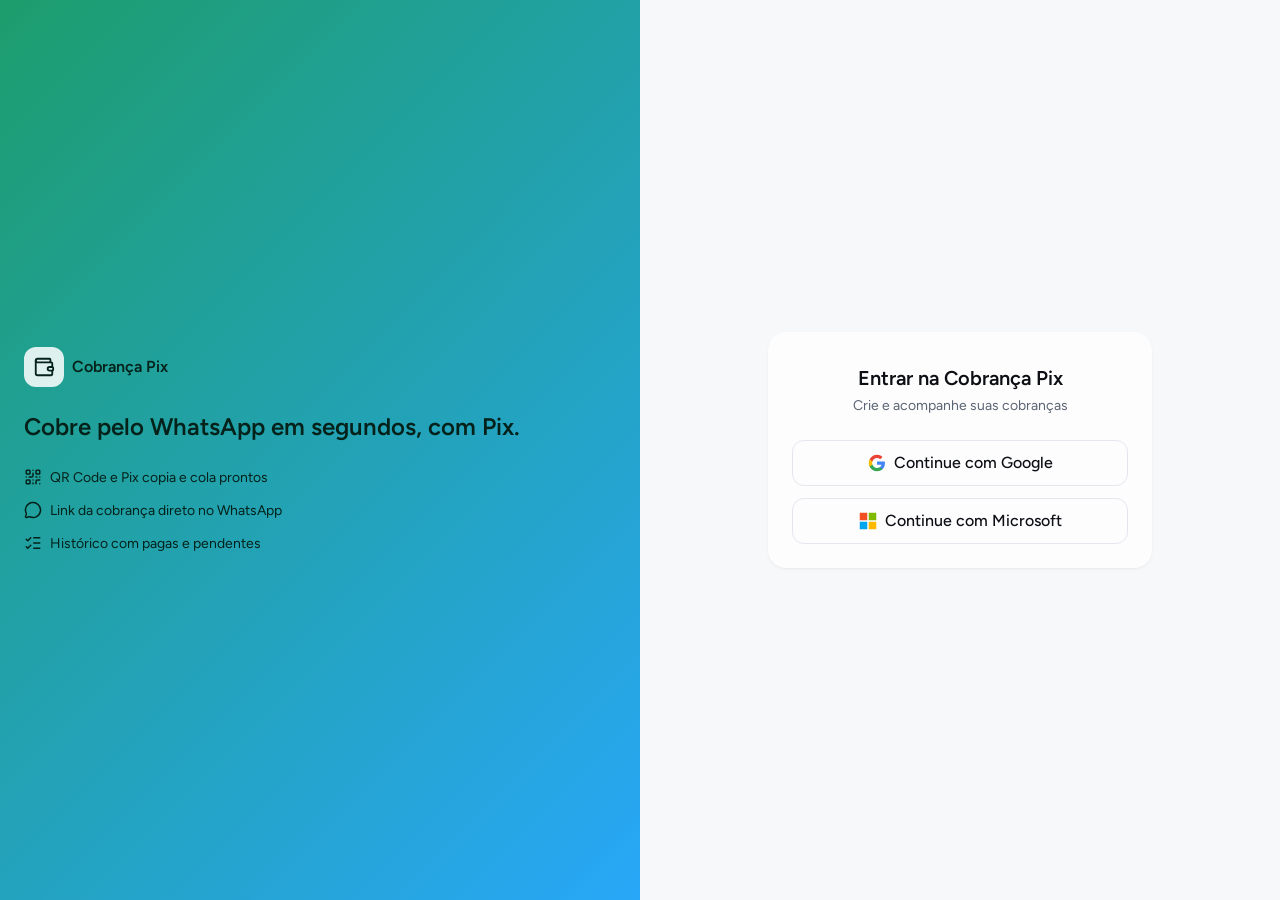
==== index.html @ 99c98aac "Add files via upload" ====
<!doctype html>
<html lang="pt-BR"><head><link rel="stylesheet" crossorigin="anonymous" href="css/main.1mgw9ih.css"><script data-track="">
(function () {
  var cfg = {"appId":"84fa9132-99d2-4d0a-8818-db6a992c9d3e","deployId":"18c16224-7fca-413d-88d0-ad668a0b59cf","baseUrl":"https://beta.mitralab.io/audience","publicPath":"/public/v1/batches","authenticatedPath":"/api/v1/batches","contentType":"text/plain;charset=UTF-8","hostParam":"previewHost","publishedSurface":"published","builderSurface":"builder","sessionStore":"localStorage","sessionKey":"mitra_usage_session_84fa9132-99d2-4d0a-8818-db6a992c9d3e","policyKey":"mitra_usage_policy_84fa9132-99d2-4d0a-8818-db6a992c9d3e","previewKey":"mitra_usage_preview_84fa9132-99d2-4d0a-8818-db6a992c9d3e","parentKey":"mitra_usage_parent_84fa9132-99d2-4d0a-8818-db6a992c9d3e","deviceKey":"mitra_usage_device","authKey":"mitra_auth_84fa9132-99d2-4d0a-8818-db6a992c9d3e","legacyAuthKey":"mitra-session","probeKey":"mitra_usage_probe","tickMs":15000,"firstIntervalMs":30000,"intervalMs":600000,"minIntervalMs":60000,"maxIntervalMs":3600000,"maxRetryAfterMs":86400000,"idleTimeoutMs":1800000,"maxSessionMs":43200000,"activityWindowMs":60000,"minSessionMs":60000,"maxCreditMs":45000,"maxKeepaliveBytes":61440,"maxEvents":50,"maxPending":20,"maxPathKeys":200,"maxPath":1024,"maxOrigin":512};

  var start = function () {
    try {
      var now = function () { return Date.now(); };

      var uuid = function () {
        try { return crypto.randomUUID(); } catch (e) {
          return "xxxxxxxx-xxxx-4xxx-yxxx-xxxxxxxxxxxx".replace(/[xy]/g, function (c) {
            var r = (Math.random() * 16) | 0;
            return (c === "x" ? r : ((r & 0x3) | 0x8)).toString(16);
          });
        }
      };

      var uuidV7 = function () {
        var r = uuid().replace(/-/g, "");
        var ts = ("000000000000" + now().toString(16)).slice(-12);
        var variant = ((parseInt(r.charAt(16), 16) & 0x3) | 0x8).toString(16);
        return ts.slice(0, 8) + "-" + ts.slice(8) + "-7" + r.slice(1, 4) + "-"
          + variant + r.slice(17, 20) + "-" + r.slice(20);
      };

      var openStore = function (name) {
        var live = true, memo = {};
        try {
          window[name].setItem(cfg.probeKey, "1");
          window[name].removeItem(cfg.probeKey);
        } catch (e) { live = false; }
        return {
          get: function (key) {
            if (live) {
              try { return window[name].getItem(key); } catch (e) { live = false; }
            }
            return Object.prototype.hasOwnProperty.call(memo, key) ? memo[key] : null;
          },
          set: function (key, value) {
            if (live) {
              try { window[name].setItem(key, value); return; } catch (e) { live = false; }
            }
            memo[key] = value;
          }
        };
      };

      var local = openStore("localStorage");
      var tab = openStore("sessionStorage");
      var store = cfg.sessionStore === "localStorage" ? local : openStore(cfg.sessionStore);

      var framed = true;
      try { framed = window.parent !== window; } catch (e) { framed = true; }
      var previewed = String(location.hash || "").indexOf(cfg.hostParam) !== -1;
      if (previewed) { tab.set(cfg.previewKey, "1"); }
      var surface = previewed || (framed && tab.get(cfg.previewKey))
        ? cfg.builderSurface
        : cfg.publishedSurface;

      var declaredHost = function () {
        try {
          return new URLSearchParams(String(location.hash || "").replace(/^#/, ""))
            .get(cfg.hostParam);
        } catch (e) { return null; }
      };

      var addressOf = function (value) {
        try {
          var url = new URL(value);
          if (!/^https?:$/.test(url.protocol)) { return null; }
          if (url.origin.length > cfg.maxOrigin || url.origin === location.origin) { return null; }
          // a referrer policy trims the address down to the origin plus "/", so a bare root
          // tells nothing about the path
          var whole = url.pathname === "/" ? url.origin : url.origin + url.pathname;
          return whole.length <= cfg.maxOrigin ? whole : url.origin;
        } catch (e) { return null; }
      };

      var framedAddress = function () {
        var referred = null;
        try { referred = addressOf(String(document.referrer || "")); } catch (e) {}
        var top = null;
        try {
          // the chain carries origins only, and Firefox carries no chain at all
          var chain = location.ancestorOrigins;
          top = chain && chain.length ? addressOf(String(chain[chain.length - 1])) : null;
        } catch (e) {}
        if (!referred || !top) { return referred || top; }
        // the referrer names the immediate parent, so under nesting it can be the intermediary;
        // the top wins and the intermediary path does not travel pinned to it
        try { return new URL(referred).origin === top ? referred : top; } catch (e) { return top; }
      };

      var parentKey = cfg.parentKey + "_" + surface;
      var declared = surface === cfg.builderSurface ? declaredHost() : null;
      var parentOrigin = null;
      if (declared) {
        parentOrigin = addressOf(declared);
        tab.set(parentKey, parentOrigin || "");
      } else if (framed) {
        parentOrigin = addressOf(tab.get(parentKey) || "");
        if (!parentOrigin) {
          parentOrigin = framedAddress();
          if (parentOrigin) { tab.set(parentKey, parentOrigin); }
        }
      }

      var sessionKey = cfg.sessionKey + "_" + surface;
      if (!cfg.baseUrl) { return; }

      var deviceId = local.get(cfg.deviceKey) || uuid();
      local.set(cfg.deviceKey, deviceId);

      var UUID = /^[0-9a-f]{8}-[0-9a-f]{4}-[0-9a-f]{4}-[0-9a-f]{4}-[0-9a-f]{12}$/i;
      var subject = function (value) {
        return typeof value === "string" && UUID.test(value) ? value : null;
      };

      var claimsOf = function (token) {
        try {
          var part = token.split(".")[1];
          if (!part) { return null; }
          var base64 = part.replace(/-/g, "+").replace(/_/g, "/");
          var claims = JSON.parse(atob(base64 + "====".slice(0, (4 - (base64.length % 4)) % 4)));
          return claims && typeof claims === "object" ? claims : null;
        } catch (e) { return null; }
      };

      var storedAuth = function (key) {
        try {
          var raw = local.get(key);
          var auth = raw ? JSON.parse(raw) : null;
          if (!auth) { return null; }
          var token = String(auth.token == null ? "" : auth.token)
            .replace(/^\s*(?:bearer\s+)+/i, "").trim();
          var claims = claimsOf(token);
          if (claims && claims.app_id && claims.app_id !== cfg.appId) { return null; }
          var id = subject(auth.user && auth.user.id) || subject(claims && claims.sub);
          if (!token.length && !id) { return null; }
          return { id: id, bearer: token.length ? token : null };
        } catch (e) { return null; }
      };

      var identity = function () {
        var app = storedAuth(cfg.authKey), legacy = storedAuth(cfg.legacyAuthKey);
        var named = (app && app.id ? app : null) || (legacy && legacy.id ? legacy : null);
        return named || app || legacy || { id: null, bearer: null };
      };

      var route = function () {
        // the fragment is read on purpose for the surface, but a name=value segment in it is
        // a parameter, not a route, and the builder carries the preview credential there
        var head = String(location.hash || "").split(/[?&]/)[0];
        var hash = head.indexOf("=") === -1 ? head : "";
        return (location.pathname + hash).slice(0, cfg.maxPath);
      };

      var pathKey = function (value) {
        var hash = 0x811c9dc5;
        for (var i = 0; i < value.length; i += 1) {
          hash = Math.imul(hash ^ value.charCodeAt(i), 0x01000193) >>> 0;
        }
        return hash.toString(36);
      };

      var landed = route();
      var session = null, pending = [], intervalMs = cfg.firstIntervalMs, retired = null;
      var failures = 0, stopped = false, sentEngagedMs = -1;
      var lastTickAt = now(), lastFlushAt = now(), lastActivityAt = now();
      var wasVisible = document.visibilityState === "visible";
      var policy = {
        checkpointIntervalMs: cfg.intervalMs,
        idleTimeoutMs: cfg.idleTimeoutMs,
        maxSessionMs: cfg.maxSessionMs,
        activityWindowMs: cfg.activityWindowMs
      };

      var bounded = function (value, floor, ceiling, fallback) {
        return typeof value === "number" && isFinite(value) && value >= floor
          ? Math.min(value, ceiling)
          : fallback;
      };

      var applyPolicy = function (source) {
        if (!source) { return; }
        policy.checkpointIntervalMs = bounded(
          source.checkpointIntervalMs, cfg.minIntervalMs, cfg.maxIntervalMs, cfg.intervalMs);
        policy.idleTimeoutMs = bounded(
          source.idleTimeoutMs, cfg.minSessionMs, cfg.idleTimeoutMs, cfg.idleTimeoutMs);
        policy.maxSessionMs = bounded(
          source.maxSessionMs, cfg.minSessionMs, cfg.maxSessionMs, cfg.maxSessionMs);
        // idle is the ceiling because a wider window credits a parked tab for the whole window
        policy.activityWindowMs = bounded(
          source.activityWindowMs, cfg.tickMs, policy.idleTimeoutMs,
          Math.min(cfg.activityWindowMs, policy.idleTimeoutMs));
      };

      var savePolicy = function () {
        try { store.set(cfg.policyKey, JSON.stringify(policy)); } catch (e) {}
      };

      try { applyPolicy(JSON.parse(store.get(cfg.policyKey) || "null")); } catch (e) {}

      var closed = function (s) { return s.finalSeq > 0 && s.finalSeq === s.seq; };

      // lastSeenAt stands in for a record the script before creditedAt wrote: it also only moved on credit
      var creditedTo = function (s) {
        return typeof s.creditedAt === "number" ? s.creditedAt : s.lastSeenAt;
      };

      var valid = function (s) {
        return !!s && typeof s.id === "string" && Array.isArray(s.pathKeys)
          && [s.seq, s.finalSeq, s.startedAt, s.lastSeenAt, s.engagedMs, s.pathCount]
            .every(function (value) { return typeof value === "number" && isFinite(value); });
      };

      var save = function (s) {
        try { store.set(sessionKey, JSON.stringify(s)); } catch (e) {}
      };

      var snapshotOf = function (s, final) {
        var ageMs = Math.max(0, s.lastSeenAt - s.startedAt);
        var idleMs = Math.max(0, now() - s.lastSeenAt);
        s.seq += 1;
        return {
          eventId: uuid(),
          sessionId: s.id,
          seq: s.seq,
          final: !!final,
          appId: cfg.appId,
          deployId: s.deployId || cfg.deployId,
          deviceId: deviceId,
          userId: s.userId || null,
          // the age stands still after a wall clock jumped back while the credit goes on, and the
          // trim is for that; it is not what keeps a credit from being counted twice
          engagedMs: Math.min(s.engagedMs, ageMs),
          ageMs: ageMs,
          idleMs: idleMs,
          entryPath: s.entryPath,
          lastPath: s.lastPath,
          pathCount: s.pathCount,
          origin: location.origin,
          parentOrigin: parentOrigin || null,
          attributes: {},
          surface: surface
        };
      };

      var queue = function (snap) {
        pending.push(snap);
        while (pending.length > cfg.maxPending) { pending.shift(); }
      };

      var openSession = function (at, user) {
        return {
          id: uuidV7(),
          seq: 0,
          finalSeq: 0,
          deployId: cfg.deployId,
          userId: user,
          startedAt: at,
          lastSeenAt: at,
          creditedAt: at,
          engagedMs: 0,
          entryPath: landed,
          lastPath: landed,
          pathCount: 1,
          pathKeys: [pathKey(landed)]
        };
      };

      var current = function () {
        var stored = null;
        try {
          var raw = store.get(sessionKey);
          stored = raw ? JSON.parse(raw) : null;
        } catch (e) { stored = null; }
        var s = null;
        if (valid(stored)) {
          s = stored;
        } else if (valid(session)) {
          s = session;
          local.set(cfg.deviceKey, deviceId);
        }
        if (!s) { return null; }
        if (now() - s.lastSeenAt > policy.idleTimeoutMs
          || now() - s.startedAt > policy.maxSessionMs) {
          if (!closed(s)) {
            queue(snapshotOf(s, true));
            s.finalSeq = s.seq;
            save(s);
          }
          retired = s;
          return null;
        }
        return s;
      };

      var tick = function () {
        var at = now();
        // a wall clock that jumped back would hold the activity window open for the whole jump
        lastActivityAt = Math.min(lastActivityAt, at);
        var active = wasVisible && at - lastActivityAt < policy.activityWindowMs;
        var credit = active ? Math.min(Math.max(0, at - lastTickAt), cfg.maxCreditMs) : 0;
        wasVisible = document.visibilityState === "visible";
        lastTickAt = at;
        session = current();
        var user = identity().id;
        var handedOver = !!session && !!user && !!session.userId && session.userId !== user;
        if (handedOver) {
          if (!closed(session)) {
            queue(snapshotOf(session, true));
            session.finalSeq = session.seq;
            save(session);
          }
          retired = session;
          session = null;
        }
        if (!session) {
          if (retired) {
            // the rotation hands the credit over, so the clock another tab already credited in the
            // record that left stays out of the one that opens. An edge ahead of now is a wall clock
            // that jumped back, and clamping by it would hold the next session back for the jump.
            var handed = at - creditedTo(retired);
            if (handed >= 0) { credit = Math.min(credit, handed); }
          }
          if (credit <= 0) { return; }
          session = openSession(at - credit, user);
          retired = null;
          sentEngagedMs = -1;
        } else {
          retired = null;
          if (!session.userId && user) { session.userId = user; }
          // the tabs of the app share the session but not their ticks
          session.creditedAt = Math.min(creditedTo(session), at);
          credit = Math.min(credit, at - session.creditedAt);
        }
        if (credit > 0) {
          session.engagedMs += credit;
          session.lastSeenAt = Math.max(session.lastSeenAt, at);
          session.creditedAt = at;
          if (closed(session)) { session.finalSeq = 0; }
        }
        var path = route();
        if (path !== session.lastPath) {
          session.lastPath = path;
          var key = pathKey(path);
          if (session.pathKeys.indexOf(key) === -1 && session.pathKeys.length < cfg.maxPathKeys) {
            session.pathKeys.push(key);
            session.pathCount += 1;
          }
        }
        save(session);
      };

      var body = function (batch) { return JSON.stringify({ snapshots: batch }); };

      var retryAfterMs = function (value) {
        var raw = String(value || "").trim();
        if (!raw) { return null; }
        if (/^\d+$/.test(raw)) { return parseInt(raw, 10) * 1000; }
        var at = Date.parse(raw);
        return isNaN(at) ? null : Math.max(0, at - now());
      };

      var backOff = function (failure) {
        failures += 1;
        var floor = retryAfterMs(failure && failure.retryAfter);
        var wait = floor === null
          ? cfg.minIntervalMs * Math.pow(2, Math.min(failures, 6)) * (0.85 + Math.random() * 0.3)
          : floor * (1 + Math.random() * 0.3);
        var ceiling = floor === null ? cfg.maxIntervalMs : cfg.maxRetryAfterMs;
        intervalMs = Math.min(ceiling, Math.max(cfg.minIntervalMs, Math.round(wait)));
      };

      var post = function (batch, bearer) {
        var headers = { "Content-Type": cfg.contentType };
        if (bearer) { headers.Authorization = "Bearer " + bearer; }
        return fetch(cfg.baseUrl + (bearer ? cfg.authenticatedPath : cfg.publicPath), {
          method: "POST", headers: headers, body: body(batch)
        }).then(function (response) {
          if (bearer && (response.status === 401 || response.status === 403)) {
            return post(batch, null);
          }
          if (!response.ok) {
            return Promise.reject({
              status: response.status, retryAfter: response.headers.get("Retry-After")
            });
          }
          return response.json().catch(function () { return null; });
        });
      };

      var checkpoint = function () {
        tick();
        if (stopped) { return; }
        var live = !!session && session.engagedMs > 0 && session.engagedMs !== sentEngagedMs;
        if (!pending.length && !live) { return; }
        lastFlushAt = now();
        var carried = pending.slice(0, cfg.maxEvents - (live ? 1 : 0));
        var snap = live ? snapshotOf(session, false) : null;
        if (snap) { save(session); }
        post(carried.concat(snap ? [snap] : []), identity().bearer).then(function (answer) {
          pending = pending.slice(carried.length);
          failures = 0;
          if (snap) { sentEngagedMs = snap.engagedMs; }
          if (answer) { applyPolicy(answer); savePolicy(); }
          intervalMs = policy.checkpointIntervalMs;
          if (answer && answer.stop === true) { stopped = true; }
        }).catch(backOff);
      };

      var bytes = function (text) {
        try { return new Blob([text]).size; } catch (e) { return text.length; }
      };

      var finish = function () {
        tick();
        if (stopped) { return; }
        var live = !!session && session.engagedMs > 0 && !closed(session);
        if (!pending.length && !live) { return; }
        var carried = pending.slice(0, cfg.maxEvents - (live ? 1 : 0));
        var snap = live ? snapshotOf(session, true) : null;
        if (snap) { save(session); }
        var payload = body(carried.concat(snap ? [snap] : []));
        var settled = false;
        var settle = function () {
          if (settled) { return; }
          settled = true;
          pending = pending.slice(carried.length);
          lastFlushAt = now();
          if (snap) {
            sentEngagedMs = snap.engagedMs;
            session.finalSeq = session.seq;
            save(session);
          }
        };
        var beacon = function () {
          try {
            var blob = new Blob([payload], { type: cfg.contentType });
            if (navigator.sendBeacon(cfg.baseUrl + cfg.publicPath, blob)) { settle(); }
          } catch (e) {}
        };
        var bearer = identity().bearer;
        if (bearer && bytes(payload) <= cfg.maxKeepaliveBytes) {
          try {
            fetch(cfg.baseUrl + cfg.authenticatedPath, {
              method: "POST", keepalive: true, body: payload,
              headers: { "Content-Type": cfg.contentType, Authorization: "Bearer " + bearer }
            }).then(function (response) {
              if (!response.ok) { beacon(); }
            }).catch(beacon);
            settle();
            return;
          } catch (e) {}
        }
        beacon();
      };

      var loop = function () {
        try {
          tick();
          if (now() - lastFlushAt >= intervalMs) { checkpoint(); }
        } catch (e) {}
        setTimeout(loop, cfg.tickMs);
      };
      setTimeout(loop, cfg.tickMs);

      var touched = function () { lastActivityAt = now(); };

      // scroll does not bubble, so only the capture phase sees an inner container scrolling
      ["pointerdown", "keydown", "scroll", "wheel"].forEach(function (type) {
        window.addEventListener(type, touched, { passive: true, capture: true });
      });

      document.addEventListener("visibilitychange", function () {
        try {
          if (document.visibilityState === "hidden") { finish(); } else { touched(); tick(); }
        } catch (e) {}
      });
      window.addEventListener("pagehide", function () { try { finish(); } catch (e) {} });

      var onRouteChange = function () { try { tick(); touched(); } catch (e) {} };
      window.addEventListener("hashchange", onRouteChange);
      window.addEventListener("popstate", onRouteChange);
      ["pushState", "replaceState"].forEach(function (name) {
        var original = history[name];
        if (typeof original !== "function") { return; }
        history[name] = function () {
          var result = original.apply(this, arguments);
          onRouteChange();
          return result;
        };
      });

      session = current();
      if (pending.length) { checkpoint(); }
    } catch (e) {}
  };

  try {
    if (window.__mitraUsage) { return; }
    window.__mitraUsage = 1;
    if (document.prerendering) {
      document.addEventListener("prerenderingchange", start, { once: true });
    } else {
      start();
    }
  } catch (e) {}
})();
</script><script>(function () {
  if (window.parent === window) return;
  var cfg = {"type":"mitra-preview-runtime-error","hostParam":"previewHost","sessionParams":["previewToken","previewRefreshToken","previewHost"],"cap":5,"deployId":"18c16224-7fca-413d-88d0-ad668a0b59cf","appId":"84fa9132-99d2-4d0a-8818-db6a992c9d3e"};
  var host = null;
  try {
    host = new URLSearchParams(window.location.hash.replace(/^#/, "")).get(cfg.hostParam);
    if (host) host = new URL(host).origin;
  } catch (e) {
    return;
  }
  if (!host) return;
  var sent = 0;

  function text(value, max) {
    if (value === undefined || value === null || value === "") return null;
    var s = String(value);
    if (s === "[object Object]") {
      try { s = JSON.stringify(value); } catch (e) { /* keep the generic string */ }
    }
    return s.slice(0, max);
  }

  function pageHref() {
    var base = window.location.href.split("#")[0];
    var kept = window.location.hash.replace(/^#/, "").split("&").filter(function (part) {
      var name = part.split("=")[0];
      return part && cfg.sessionParams.indexOf(name) === -1;
    });
    return kept.length ? base + "#" + kept.join("&") : base;
  }

  function report(kind, message, source, line, stack) {
    if (sent >= cfg.cap) return;
    sent += 1;
    try {
      window.parent.postMessage({
        type: cfg.type,
        deployId: cfg.deployId,
        appId: cfg.appId,
        kind: kind,
        message: text(message, 2000) || kind,
        source: text(source, 500),
        line: typeof line === "number" ? line : null,
        stack: text(stack, 8000),
        href: pageHref()
      }, host);
    } catch (e) { /* the parent went away or refused the message */ }
  }

  window.addEventListener("error", function (event) {
    var error = event.error;
    report("error", event.message || (error && error.message), event.filename, event.lineno, error && error.stack);
  });
  window.addEventListener("unhandledrejection", function (event) {
    var reason = event.reason;
    report("unhandledrejection", reason && reason.message ? reason.message : reason, null, null, reason && reason.stack);
  });
})();</script><script>window.__mitraEnv={"appId":"84fa9132-99d2-4d0a-8818-db6a992c9d3e","deployId":"18c16224-7fca-413d-88d0-ad668a0b59cf","authPageUrl":"https://app.infusion.cloud/sdk-auth.html?brand=infusion"};</script>
    <meta charset="UTF-8">
    <link rel="icon" type="image/svg+xml" href="data:image/svg+xml,%3Csvg%20xmlns%3D%22http%3A%2F%2Fwww.w3.org%2F2000%2Fsvg%22%20viewBox%3D%220%200%2064%2064%22%3E%3Cdefs%3E%3ClinearGradient%20id%3D%22g%22%20x1%3D%220%22%20y1%3D%220%22%20x2%3D%221%22%20y2%3D%221%22%3E%3Cstop%20offset%3D%220%22%20stop-color%3D%22%231D9D6C%22%2F%3E%3Cstop%20offset%3D%221%22%20stop-color%3D%22%2328A7F8%22%2F%3E%3C%2FlinearGradient%3E%3C%2Fdefs%3E%3Crect%20width%3D%2264%22%20height%3D%2264%22%20rx%3D%2214%22%20fill%3D%22url(%23g)%22%2F%3E%3Ctext%20x%3D%2232%22%20y%3D%2243%22%20text-anchor%3D%22middle%22%20font-family%3D%22Figtree%2C%20Arial%2C%20sans-serif%22%20font-size%3D%2234%22%20font-weight%3D%22700%22%20fill%3D%22%23fff%22%3EC%3C%2Ftext%3E%3C%2Fsvg%3E">
    <meta name="viewport" content="width=device-width, initial-scale=1.0">
    <link rel="preconnect" href="https://fonts.googleapis.com">
    <link rel="preconnect" href="https://fonts.gstatic.com" crossorigin="">
    <link href="https://fonts.googleapis.com/css2?family=Figtree:wght@400;500;600;700&amp;display=swap" rel="stylesheet">
    <title>Cobrança Pix</title>
    <script type="module" crossorigin="" src="js/index-9KBraAPT.1uie270.js"></script>
    <link rel="stylesheet" crossorigin="" href="css/index-BUA31bqW.rcya42.css">
  <style type="text/css" class="abn_style" nonce="undefined">#AC_ad,#AD_160,#AD_300,#AD_468x60,#AD_ROW,#AD_text,#ADbox,#Ad-3-Slider,#Ad-4-Slider,#Ad-Container,#Ad-Content,#Ad-Top,#AdBar,#AdBigBox,#AdBillboard,#AdBlockDialog,#AdBottomLeader,#AdBottomRight,#AdBox2,#AdColumn,#AdContainerTop,#AdContent,#AdDisclaimer,#AdMiddle,#AdPopUp,#AdRectangleBanner,#AdSense1,#AdSense2,#AdSense3,#AdServer,#AdSkyscraper,#AdSlot_megabanner,#AdSpaceLeaderboard,#AdTop,#AdTopLeader,#AdWidgetContainer,#AdWrapperSuperCA,#AdZone1,#AdZone2,#Ad_BelowContent,#Ad_Block,#Ad_TopLeaderboard,#Adbanner,#Adlabel,#AdsBannerTop,#AdsBillboard,#AdsBottomContainer,#AdsContent,#AdsDiv,#AdsFrame,#AdsPubperform,#AdsRight,#AdsSky,#AdsTopContainer,#AdsWrap,#Ads_BA_BS,#Ads_BA_BUT,#Ads_BA_BUT2,#Ads_BA_BUT_box,#Ads_BA_CAD,#Ads_BA_CAD2,#Ads_BA_FLB,#Ads_BA_SKY,#Ads_BA_VID,#Ads_TFM_BS,#Ads_google_bottom_wide,#Adsense300x250,#AdsenseBottom,#AdsenseTop,#Adsterra,#Adv10,#Adv11,#Adv8,#Adv9,#AdvContainer,#AdvFooter,#AdvHeader,#Adv_Footer,#AdvertMid1,#AdvertMid2,#AdvertMpu,#AdvertPanel,#AdvertText,#AdvertiseFrame,#Advertisement1,#Advertisement2,#AdvertisementDiv,#AdvertisementLeaderboard,#Advertisements,#AdvertisingDiv_0,#Advertorial,#Advertorials,#AnchorAd,#ArticleContentAd,#Banner728x90,#BannerAd,#BannerAds,#BannerAdvert,#BannerAdvertisement,#BigBoxAd,#BigboxAdUnit,#BodyAd,#BodyTopAds,#Body_Ad8_divAdd,#BotAd,#BottomAdContainer,#BottomRightAdWrapper,#ButtonAd,#ContentAd,#Content_CA_AD_0_BC,#Content_CA_AD_1_BC,#DFP_top_leaderboard,#FooterAd,#FooterAdBlock,#FooterAdContainer,#FreeStarVideoAdContainer,#GoogleAd,#GoogleAd1,#GoogleAd2,#GoogleAd3,#GoogleAdRight,#GoogleAdTop,#GoogleAdsense,#HP1-ad,#HP2-ad,#HeadAd,#HeaderAD,#HeaderAd,#HeaderAdBlock,#HeaderAdsBlock,#HeaderTopBanner,#HeaderTopBannerADV,#HeroAd,#HomeAd1,#IFrameAd,#IFrameAd1,#IK-ad-area,#IK-ad-block,#IM_AD,#LayoutBottomAdBox,#LayoutHomeAdBoxBottom,#LeftAd,#LeftAd1,#MPUAdSpace,#MPUadvertising,#MainAd,#NR-Ads,#Player_Playoncontent,#Player_Playoncontent_footer,#PromotionAdBox,#PublicidadCentro,#PublicidadSuperior,#Publicidade,#RightAd,#RightAdBlock,#RightAdSpace,#RightAdvertisement,#SidebarAd,#SidebarAdContainer,#SitenavAdslot,#SkyAd,#SkyscraperAD,#SponsoredAd,#SponsoredAds,#SponsoredLinks,#SponsorsAds,#StickyBannerAd,#Top-ad,#TopADs,#TopAd,#TopAd0,#TopAdBox,#TopAdContainer,#TopAdPlacement,#TopAdPos,#TopAdTable,#TopAdvert,#TopBannerAd,#TopRightRadvertisement,#VPNAdvert,#WelcomeAd,#aad-header-1,#aad-header-2,#aad-header-3,#ab_adblock,#above-comments-ad,#above-fold-ad,#above-footer-ads,#aboveAd,#aboveNodeAds,#above_button_ad,#aboveplayerad,#abovepostads,#abp-killer,#acm-ad-tag-lawrence_dfp_mobile_arkadium,#ad--article--home-mobile-paramount-wrapper,#ad--article-bottom-wrapper,#ad--article-top,#ad--sidebar,#ad-0,#ad-1,#ad-125x125,#ad-160,#ad-160x600,#ad-2,#ad-2-160x600,#ad-230x100-1,#ad-250,#ad-250x300,#ad-3,#ad-3-300x250,#ad-300,#ad-300-250,#ad-300-additional,#ad-300-detail,#ad-300-sidebar,#ad-300X250-2,#ad-300a,#ad-300b,#ad-300x250,#ad-300x250-0,#ad-300x250-2,#ad-300x250-b,#ad-300x250-sidebar,#ad-300x250-wrapper,#ad-300x250_mid,#ad-300x250_mobile,#ad-300x250_top,#ad-300x40-5,#ad-300x600_top,#ad-4,#ad-5,#ad-6,#ad-635x40-1,#ad-7,#ad-728,#ad-728-90,#ad-728x90,#ad-8,#ad-9,#ad-Content_1,#ad-Content_2,#ad-Rectangle_1,#ad-Rectangle_2,#ad-Superbanner,#ad-a,#ad-ads,#ad-advertorial,#ad-affiliate,#ad-after,#ad-anchor,#ad-around-the-web,#ad-article,#ad-article-in,#ad-aside-1,#ad-background,#ad-ban,#ad-banner-1,#ad-banner-atf,#ad-banner-bottom,#ad-banner-btf,#ad-banner-desktop,#ad-banner-image,#ad-banner-placement,#ad-banner-top,#ad-banner-wrap,#ad-banner_atf-label,#ad-bar,#ad-base,#ad-bb-content,#ad-below-content,#ad-bg,#ad-big,#ad-bigbox,#ad-bigsize,#ad-billboard,#ad-billboard-atf,#ad-billboard-bottom,#ad-billboard01,#ad-blade,#ad-block,#ad-block-125,#ad-block-aa,#ad-block-bottom,#ad-block-container,#ad-block__overlay,#ad-block_overlay,#ad-border,#ad-bottom,#ad-bottom-banner,#ad-bottom-bnr,#ad-bottom-fixed,#ad-bottom-right-container,#ad-bottom-wrapper,#ad-box,#ad-box-1,#ad-box-2,#ad-box-bottom,#ad-box-halfpage,#ad-box-leaderboard,#ad-box-left,#ad-box-rectangle,#ad-box-rectangle-2,#ad-box-right,#ad-box1,#ad-box2,#ad-boxes,#ad-break,#ad-bs,#ad-btm,#ad-buttons,#ad-campaign,#ad-case,#ad-center,#ad-chips,#ad-circfooter,#ad-code,#ad-col,#ad-container-banner,#ad-container-fullpage,#ad-container-inner,#ad-container-leaderboard,#ad-container-mpu,#ad-container-outer,#ad-container-overlay,#ad-container-top-placeholder,#ad-container1,#ad-contentad,#ad-desktop-bottom,#ad-desktop-takeover-home,#ad-desktop-takeover-int,#ad-desktop-top,#ad-desktop-wrap,#ad-discover,#ad-display-ad,#ad-display-ad-placeholder,#ad-div-leaderboard,#ad-drawer,#ad-ear,#ad-extra-flat,#ad-featured-right,#ad-fixed-bottom,#ad-flex-top,#ad-flyout,#ad-footer-728x90,#ad-framework-top,#ad-front-btf,#ad-front-footer,#ad-full-width,#ad-fullbanner-btf,#ad-fullbanner-outer,#ad-fullwidth,#ad-googleAdSense,#ad-gutter-left,#ad-gutter-right,#ad-halfpage,#ad-halfpage1,#ad-halfpage2,#ad-head,#ad-header-1,#ad-header-2,#ad-header-3,#ad-header-banner,#ad-header-left,#ad-header-mad,#ad-header-mobile,#ad-header-right,#ad-holder,#ad-horizontal,#ad-horizontal-header,#ad-horizontal-top,#ad-incontent,#ad-index,#ad-inline-block,#ad-label2,#ad-large-banner-top,#ad-large-header,#ad-lb-secondary,#ad-leadboard1,#ad-leadboard2,#ad-leader,#ad-leader-atf,#ad-leader-container,#ad-leader-wrapper,#ad-leaderboard,#ad-leaderboard-atf,#ad-leaderboard-bottom,#ad-leaderboard-container,#ad-leaderboard-footer,#ad-leaderboard-header,#ad-leaderboard-spot,#ad-leaderboard-top,#ad-leaderboard970x90home,#ad-leaderboard970x90int,#ad-leaderboard_bottom,#ad-leadertop,#ad-lrec,#ad-m-rec-content,#ad-main,#ad-main-bottom,#ad-main-top,#ad-manager,#ad-masthead,#ad-medium,#ad-medium-lower,#ad-medium-rectangle,#ad-medrec,#ad-medrec__first,#ad-mid,#ad-mid-rect,#ad-middle,#ad-midpage,#ad-minibar,#ad-module,#ad-mpu,#ad-mrec,#ad-mrec2,#ad-new,#ad-north,#ad-one,#ad-other,#ad-output,#ad-overlay,#ad-page-1,#ad-pan3l,#ad-panel,#ad-pencil,#ad-performance,#ad-performanceFullbanner1,#ad-performanceRectangle1,#ad-placeholder,#ad-placeholder-horizontal,#ad-placeholder-vertical,#ad-placement,#ad-plate,#ad-player,#ad-popup,#ad-popup-home,#ad-popup-int,#ad-post,#ad-promo,#ad-push,#ad-pushdown,#ad-r,#ad-rec-atf,#ad-rec-btf,#ad-rec-btf-top,#ad-rect,#ad-rectangle,#ad-rectangle1,#ad-rectangle1-outer,#ad-rectangle2,#ad-rectangle3,#ad-results,#ad-right,#ad-right-bar-tall,#ad-right-container,#ad-right-sidebar,#ad-right-top,#ad-right2,#ad-right3,#ad-row,#ad-section,#ad-separator,#ad-shop,#ad-side,#ad-side-text,#ad-sidebar,#ad-sidebar-btf,#ad-sidebar-container,#ad-sidebar-mad,#ad-sidebar-mad-wrapper,#ad-sidebar1,#ad-sidebar2,#ad-site-header,#ad-skin,#ad-skm-below-content,#ad-sky,#ad-skyscraper,#ad-slideshow,#ad-slideshow2,#ad-slot,#ad-slot-1,#ad-slot-2,#ad-slot-3,#ad-slot-4,#ad-slot-5,#ad-slot-502,#ad-slot-lb,#ad-slot-right,#ad-slot-top,#ad-slot1,#ad-slot2,#ad-slot4,#ad-slug-wrapper,#ad-small-banner,#ad-space,#ad-space-big,#ad-splash,#ad-sponsors,#ad-spot,#ad-spot-bottom,#ad-spot-one,#ad-standard,#ad-standard-wrap,#ad-stickers,#ad-sticky-footer-container,#ad-story-right,#ad-story-top,#ad-stripe,#ad-target,#ad-teaser,#ad-text,#ad-three,#ad-top-250,#ad-top-300x250,#ad-top-728,#ad-top-banner,#ad-top-leaderboard,#ad-top-left,#ad-top-lock,#ad-top-low,#ad-top-right,#ad-top-right-container,#ad-top-text-low,#ad-top-wrap,#ad-top-wrapper,#ad-tower,#ad-two,#ad-undefined,#ad-unit-right-bottom-160-600,#ad-unit-right-middle-300-250,#ad-unit-top-banner,#ad-vip-article,#ad-west,#ad-wide-leaderboard,#ad-wrap,#ad-wrap2,#ad-wrapper-728x90,#ad-wrapper-footer-1,#ad-wrapper-main-1,#ad-wrapper-sidebar-1,#ad-wrapper-top-1,#ad1-placeholder,#ad125x125,#ad160,#ad160600,#ad160x600,#ad250,#ad300,#ad300-250,#ad300_250,#ad336,#ad336x280,#ad4,#ad468,#ad468x60,#ad480x60,#ad6,#ad600,#ad728,#ad72890,#ad728Box,#ad728Header,#ad728Mid,#ad728Top,#ad728Wrapper,#ad728X90,#ad728foot,#ad728h,#ad728top,#ad728x90,#ad728x90_1,#ad90,#ad900,#ad970,#ad970x90_exp,#adATF300x250,#adATF728x90,#adATFLeaderboard,#adAside,#adBTF300x250,#adBadges,#adBanner1,#adBanner336x280,#adBannerBottom,#adBannerHeader,#adBannerSpacer,#adBannerTable,#adBannerTop,#adBar,#adBelt,#adBillboard,#adBlock01,#adBlockAlert,#adBlockAlertWrap,#adBlockBanner,#adBlockContainer,#adBlockContent,#adBlockDetect,#adBlockOverlay,#adBlockerModal,#adBlocks,#adBottom,#adBox,#adBrandDev,#adBrandingStation,#adBreak,#adCarousel,#adChannel,#adChoiceFooter,#adChoices,#adChoicesIcon,#adChoicesLogo,#adCol,#adColumn,#adColumn3,#adComponentWrapper,#adContainer,#adContainer_1,#adContainer_2,#adContainer_3,#adContent,#adContentHolder,#adContext,#adDiv,#adDiv0,#adDiv1,#adDiv300,#adDiv4,#adDiv728,#adDivContainer,#adFiller,#adFlashDiv,#adFooter,#adFot,#adFrame,#adGallery,#adGoogleText,#adHeader,#adHeaderTop,#adHeaderWrapper,#adHeading,#adHeightstory,#adHolder,#adHolder1,#adHolder2,#adHolder3,#adHolder4,#adHolder5,#adHolder6,#adHome,#adHomeTop,#adIframe,#adInPlayer,#adInhouse,#adIsland,#adLB,#adLabel,#adLarge,#adLayer,#adLayerTop,#adLayout,#adLeader,#adLeaderTop,#adLeaderboard,#adLeaderboard-middle,#adLeft,#adLink,#adLink1,#adLounge,#adLrec,#adMOBILETOP,#adMPU,#adMPUHolder,#adMain,#adMarketplace,#adMed,#adMedRect,#adMediumRectangle,#adMeld,#adMessage,#adMid2,#adMpu,#adMpuBottom,#adOuter,#adPartnerLinks,#adPlaceHolder1,#adPlaceHolder2,#adPlacement_1,#adPlacement_2,#adPlacement_3,#adPlacement_4,#adPlacement_7,#adPlacement_8,#adPlacement_9,#adPlacer,#adPopover,#adPopup,#adPosition0,#adPosition14,#adPosition5,#adPosition6,#adPosition7,#adPosition9,#adPush,#adPushdown1,#adReady,#adRight,#adRight1,#adRight2,#adRight3,#adRight4,#adRight5,#adScraper,#adSection,#adSenseBox,#adSenseModule,#adSenseWrapper,#adSet,#adSide,#adSide1-container,#adSideButton,#adSidebar,#adSite,#adSkin,#adSkinBackdrop,#adSkinLeft,#adSkinRight,#adSky,#adSkyPosition,#adSkyscraper,#adSlider,#adSlot-dmpu,#adSlot-dontMissLarge,#adSlot-leader,#adSlot-leaderBottom,#adSlot1,#adSlot2,#adSlot3,#adSlot4,#adSlug,#adSpace,#adSpaceBottom,#adSpaceHeight,#adSpacer,#adSpecial,#adSqb,#adSquare,#adStrip,#adSuperbanner,#adTag,#adText,#adTextLink,#adTile,#adTop,#adTopContent,#adTopLREC,#adTopLarge,#adTopModule,#adTower,#adUnderArticle,#adUnit,#adWideSkyscraper,#adWrap,#adWrapperSky,#ad_160,#ad_160_600,#ad_160_600_2,#ad_160x160,#ad_160x600,#ad_250,#ad_250x250,#ad_300,#ad_300_250,#ad_300_250_1,#ad_300x250,#ad_336,#ad_468_60,#ad_468x60,#ad_5,#ad_728,#ad_728_90,#ad_728x90,#ad_8,#ad_9,#ad_B1,#ad_Banner,#ad_Bottom,#ad_LargeRec01,#ad_Middle,#ad_Middle1,#ad_Pushdown,#ad_R1,#ad_Right,#ad_Top,#ad_Wrap,#ad__billboard,#ad_ad,#ad_adsense,#ad_after_header_1,#ad_anchor,#ad_area,#ad_article1_1,#ad_article1_2,#ad_article2_1,#ad_article2_2,#ad_article3_1,#ad_article3_2,#ad_banner_1,#ad_banner_468x60,#ad_banner_728x90,#ad_banner_bot,#ad_banner_top,#ad_banners,#ad_bar,#ad_bar_rect,#ad_before_header,#ad_bg,#ad_bg_image,#ad_big,#ad_bigbox,#ad_bigbox_companion,#ad_bigrectangle,#ad_billboard,#ad_block,#ad_block_0,#ad_block_1,#ad_block_2,#ad_block_mpu,#ad_bnr_atf_01,#ad_bnr_atf_02,#ad_bnr_atf_03,#ad_bnr_btf_07,#ad_bnr_btf_08,#ad_body,#ad_bottom,#ad_box_top,#ad_branding,#ad_bsb,#ad_bsb_cont,#ad_btmslot,#ad_button,#ad_buttons,#ad_cell,#ad_center,#ad_choices,#ad_close,#ad_closebtn,#ad_comments,#ad_cont,#ad_cont_superbanner,#ad_container,#ad_container_0,#ad_container_300x250,#ad_container_side,#ad_container_sidebar,#ad_container_top,#ad_content,#ad_content_1,#ad_content_2,#ad_content_3,#ad_content_fullsize,#ad_content_primary,#ad_content_right,#ad_content_top,#ad_content_wrap,#ad_contentslot_1,#ad_contentslot_2,#ad_creative_2,#ad_creative_3,#ad_creative_5,#ad_dfp_rec1,#ad_display_300_250,#ad_display_728_90,#ad_div,#ad_div_bottom,#ad_div_top,#ad_feedback,#ad_foot,#ad_footer,#ad_footer1,#ad_footerAd,#ad_frame,#ad_frame1,#ad_from_bottom,#ad_fullbanner,#ad_gallery,#ad_gallery_bot,#ad_global_300x250,#ad_global_above_footer,#ad_global_below_navbar,#ad_global_header,#ad_global_header1,#ad_global_header2,#ad_h3,#ad_halfpage,#ad_head,#ad_header,#ad_header_1,#ad_header_container,#ad_holder,#ad_home,#ad_home_middle,#ad_horizontal,#ad_houseslot_a,#ad_houseslot_b,#ad_hp,#ad_img,#ad_interthread,#ad_island,#ad_island2,#ad_label,#ad_large,#ad_large_rectangular,#ad_lateral,#ad_layer,#ad_ldb,#ad_lead1,#ad_leader,#ad_leaderBoard,#ad_leaderboard,#ad_leaderboard_top,#ad_left,#ad_left_1,#ad_left_2,#ad_left_3,#ad_left_skyscraper,#ad_left_top,#ad_leftslot,#ad_links,#ad_links_footer,#ad_lnk,#ad_lrec,#ad_lwr_square,#ad_main,#ad_main_leader,#ad_main_top,#ad_marginal,#ad_marker,#ad_mast,#ad_med_rect,#ad_medium,#ad_medium_rectangle,#ad_medium_rectangular,#ad_mediumrectangle,#ad_message,#ad_middle,#ad_middle_bottom,#ad_midstrip,#ad_mobile,#ad_module,#ad_mpu,#ad_mpu2,#ad_mpu300x250,#ad_mrec,#ad_mrec1,#ad_mrec2,#ad_mrec_intext,#ad_mrec_intext2,#ad_new,#ad_news_article,#ad_newsletter,#ad_one,#ad_overlay,#ad_overlayer,#ad_panel,#ad_panorama_top,#ad_pencil,#ad_place,#ad_placeholder,#ad_player,#ad_plugs,#ad_popup_background,#ad_popup_wrapper,#ad_post,#ad_poster,#ad_primary,#ad_publicidad,#ad_rail,#ad_rec_01,#ad_rect,#ad_rect1,#ad_rect2,#ad_rect3,#ad_rect_body,#ad_rect_bottom,#ad_rect_btf_01,#ad_rect_btf_02,#ad_rect_btf_03,#ad_rect_btf_04,#ad_rect_btf_05,#ad_rectangle,#ad_region1,#ad_region2,#ad_region3,#ad_region5,#ad_results,#ad_right,#ad_right_box {display: none !important; color: #926ced !important; background-color: #64be8e !important;}#ad_right_top,#ad_rightslot,#ad_rotator-2,#ad_rotator-3,#ad_row,#ad_row_home,#ad_rr_1,#ad_sec,#ad_sec_div,#ad_secondary,#ad_short,#ad_sidebar,#ad_sidebar1,#ad_sidebar2,#ad_sidebar3,#ad_sidebar_1,#ad_sidebar_left_container,#ad_sidebar_news,#ad_sidebar_top,#ad_sidebody,#ad_site_header,#ad_sitebar,#ad_skin,#ad_slot,#ad_slot_bottom,#ad_slot_leaderboard,#ad_small,#ad_space_top,#ad_sponsored,#ad_spot_a,#ad_spot_b,#ad_spotlight,#ad_square,#ad_squares,#ad_ss,#ad_stck,#ad_sticky_wrap,#ad_strip,#ad_superbanner,#ad_table,#ad_takeover,#ad_tall,#ad_tbl,#ad_topBanner,#ad_topScroller,#ad_top_728x90,#ad_top_banner,#ad_top_bar,#ad_top_holder,#ad_topbanner,#ad_topmob,#ad_topnav,#ad_topslot,#ad_two,#ad_txt,#ad_under_game,#ad_unit,#ad_unit1,#ad_unit2,#ad_vertical,#ad_video_abovePlayer,#ad_video_belowPlayer,#ad_video_large,#ad_video_root,#ad_wallpaper,#ad_wide,#ad_wide_box,#ad_wideboard,#ad_widget,#ad_widget_1,#ad_window,#ad_wp,#ad_wp_base,#ad_wrap,#ad_wrapper,#ad_wrapper1,#ad_wrapper2,#ad_xrail_top,#ad_zone,#adaptvcompanion,#adb-actived,#adb-enabled,#adb-enabled3,#adb-warning,#adb_bottom,#adbackground,#adbanner-container,#adbanner1,#adbannerbox,#adbannerdiv,#adbannerleft,#adbannerright,#adbannerwidget,#adbd.overdiv,#adbig,#adblade,#adblade_ad,#adblock-alert,#adblock-big,#adblock-box,#adblock-leaderboard,#adblock-modal,#adblock-msg,#adblock-overlay,#adblock-small,#adblock1,#adblock2,#adblock4,#adblockDetect,#adblockOverlay,#adblock_detected,#adblock_message,#adblock_screen,#adblock_tooltip,#adblockbottom,#adblocker_announce,#adblocker_message,#adblocker_modal_overlay,#adblocks-detected,#adbn,#adbnr,#adboard,#adbody,#adbottom,#adbottomleft,#adbottomright,#adbox--hot_news_ad,#adbox--page_bottom_ad,#adbox--page_top_ad,#adbox-inarticle,#adbox-topbanner,#adbox1,#adbox2,#adbox_content,#adbox_right,#adbutton,#adbuttons,#adcell,#adcenter,#adcenter2,#adcenter4,#adchoices-icon,#adchoicesBtn,#adclear,#adclose,#adcolContent,#adcolumn,#adcontainer2,#adcontainer3,#adcontainer5,#adcontainerRight,#adcontainer_ad_content_top,#adcontent1,#adcontent2,#adcontextlinks,#addbottomleft,#addemam-wrapper,#addvert,#adfactor-label,#adfloat,#adfooter,#adfooter_728x90,#adframe:not(frameset),#adframetop,#adfreeDeskSpace,#adhalfpage,#adhead,#adheader,#adhesionAdSlot,#adhesionUnit,#adhide,#adholder,#adholderContainerHeader,#adhome,#adhomepage,#adjacency,#adlabel,#adlabelFooter,#adlabelfooter,#adlabelheader,#adlanding,#adlayer,#adlayerContainer,#adlayerad,#adleaderboard,#adleft,#adlinks,#adlrec,#adm-inline-article-ad-1,#adm-inline-article-ad-2,#admain,#admasthead,#admid,#admobilefoot,#admobilefootinside,#admobilemiddle,#admobiletop,#admobiletopinside,#admod2,#admpubottom,#admpubottom2,#admpufoot,#admpumiddle,#admpumiddle2,#admputop2,#admsg,#adnet,#adnorth,#ados1,#ados2,#ados3,#ados4,#adplace,#adplacement,#adpos-top,#adpos2,#adposition,#adposition1,#adposition10,#adposition1_container,#adposition2,#adposition3,#adposition4,#adpositionbottom,#adrect,#adright,#adright2,#adrightbottom,#adrightrail,#adriver_middle,#adriver_top,#adrotator,#adrow,#adrow1,#adrow3,#ads-1,#ads-125,#ads-200,#ads-250,#ads-300,#ads-300-250,#ads-336x280,#ads-468,#ads-5,#ads-728x90,#ads-728x90-I3,#ads-728x90-I4,#ads-area,#ads-article-left,#ads-banner,#ads-banner-top,#ads-bar,#ads-before-content,#ads-bg,#ads-bg-mobile,#ads-billboard,#ads-block,#ads-blog,#ads-bot,#ads-bottom,#ads-col,#ads-container,#ads-container-2,#ads-container-anchor,#ads-container-single,#ads-container-top,#ads-content,#ads-content-double,#ads-footer,#ads-footer-inner,#ads-footer-wrap,#ads-google,#ads-header-728,#ads-home-468,#ads-horizontal,#ads-inread,#ads-inside-content,#ads-leader,#ads-leaderboard,#ads-leaderboard1,#ads-left-top,#ads-lrec,#ads-main,#ads-middle,#ads-mpu,#ads-outer,#ads-pagetop,#ads-panel,#ads-pop,#ads-position-header-desktop,#ads-right,#ads-right-bottom,#ads-right-skyscraper,#ads-right-top,#ads-slot,#ads-space,#ads-superBanner,#ads-text,#ads-top,#ads-top-728,#ads-top-wrap,#ads-under-rotator,#ads-vertical,#ads-vertical-wrapper,#ads-wrap,#ads1,#ads120,#ads125,#ads1_box,#ads2,#ads2_block,#ads2_box,#ads2_container,#ads3,#ads300,#ads300-250,#ads300x200,#ads300x250,#ads300x250_2,#ads336x280,#ads4,#ads468x60,#ads50,#ads7,#ads728,#ads728bottom,#ads728top,#ads728x90,#ads728x90_2,#ads728x90top,#adsBar,#adsBottom,#adsContent,#adsDisplay,#adsHeader,#adsHeading,#adsLREC,#adsLeft,#adsLinkFooter,#adsMobileFixed,#adsMpu,#adsPanel,#adsRight,#adsRightDiv,#adsSectionLeft,#adsSectionRight,#adsSquare,#adsTG,#adsTN,#adsTop,#adsTopLeft,#adsTopMobileFixed,#adsZone,#adsZone1,#adsZone2,#ads_0_container,#ads_160,#ads_3,#ads_300x250,#ads_4,#ads_728,#ads_728x90,#ads_728x90_top,#ads_banner,#ads_banner1,#ads_banner_header,#ads_belownav,#ads_big,#ads_block,#ads_body_1,#ads_body_2,#ads_body_3,#ads_body_4,#ads_body_5,#ads_body_6,#ads_bottom,#ads_box,#ads_box1,#ads_box2,#ads_box_bottom,#ads_box_right,#ads_box_top,#ads_button,#ads_campaign,#ads_catDiv,#ads_center,#ads_center_banner,#ads_central,#ads_combo2,#ads_container,#ads_content,#ads_desktop_r1,#ads_desktop_r2,#ads_expand,#ads_footer,#ads_fullsize,#ads_h,#ads_h1,#ads_h2,#ads_halfsize,#ads_header,#ads_horiz,#ads_horizontal,#ads_horz,#ads_in_modal,#ads_in_video,#ads_insert_container,#ads_layout_bottom,#ads_lb,#ads_lb_frame,#ads_leaderbottom,#ads_left,#ads_left_top,#ads_line,#ads_medrect,#ads_notice,#ads_overlay,#ads_page_top,#ads_place,#ads_placeholder,#ads_player,#ads_popup,#ads_right,#ads_right_sidebar,#ads_right_top,#ads_slide_div,#ads_space,#ads_space_header,#ads_superbanner1,#ads_superbanner2,#ads_superior,#ads_td,#ads_text,#ads_textlinks,#ads_title,#ads_top,#ads_top2,#ads_top:not(a),#ads_top_banner,#ads_top_container,#ads_top_content,#ads_top_right,#ads_top_sec,#ads_topbanner,#ads_tower_top,#ads_vert,#ads_video,#ads_wide,#ads_wrapper,#adsbot,#adsbottom,#adsbox-left,#adsbox-right,#adscenter,#adscolumn,#adscontainer,#adscontent,#adsdiv,#adsection,#adsense-2,#adsense-468x60,#adsense-area,#adsense-bottom,#adsense-container-bottom,#adsense-header,#adsense-link,#adsense-links,#adsense-middle,#adsense-post,#adsense-right,#adsense-sidebar,#adsense-tag,#adsense-text,#adsense-top,#adsense-wrap,#adsense1,#adsense2,#adsense2pos,#adsense468,#adsense6,#adsense728,#adsenseArea,#adsenseContainer,#adsenseHeader,#adsenseLeft,#adsensePreCuerpo,#adsenseWrap,#adsense_banner_top,#adsense_block,#adsense_bottom_ad,#adsense_box,#adsense_box2,#adsense_center,#adsense_image,#adsense_inline,#adsense_leaderboard,#adsense_overlay,#adsense_r_side_sticky_container,#adsense_sidebar,#adsense_top,#adsenseheader,#adsensehorizontal,#adsensempu,#adsensepo,#adsenseskyscraper,#adsensetext,#adsensetop,#adserv,#adsframe_2,#adside,#adsimage,#adsitem,#adskeeper,#adskinleft,#adskinlink,#adskinright,#adskintop,#adsky,#adskyscraper,#adskyscraper_flex,#adsleft1,#adslider,#adslist,#adslot-below-updated,#adslot-download-abovefiles,#adslot-half-page,#adslot-homepage-middle,#adslot-infobox,#adslot-left-skyscraper,#adslot-side-mrec,#adslot-site-footer,#adslot-site-header,#adslot-sticky-headerbar,#adslot-top-rectangle,#adslot1,#adslot2,#adslot3,#adslot300x250ATF,#adslot300x250BTF,#adslot4,#adslot5,#adslot6,#adslot7,#adslot_1,#adslot_2,#adslot_left,#adslot_rect,#adslot_top,#adsmgid,#adsmiddle,#adsonar,#adspace-1,#adspace-2,#adspace-300x250,#adspace-728,#adspace-728x90,#adspace-bottom,#adspace-leaderboard-top,#adspace-one,#adspace-top,#adspace300x250,#adspaceBox,#adspaceRow,#adspace_header,#adspace_leaderboard,#adspace_top,#adspacer,#adspan,#adsplace1,#adsplace2,#adsplace4,#adsplash,#adspot,#adspot-bottom,#adspot-top,#adsquare,#adsquare2,#adsright,#adsside,#adsspace,#adstext2,#adstrip,#adtab,#adtext,#adtxt,#adunit,#adunit-article-bottom,#adunit_video,#adunitl,#adv-01,#adv-300,#adv-Bottom,#adv-BoxP,#adv-Middle,#adv-Middle1,#adv-Middle2,#adv-Scrollable,#adv-Top,#adv-banner,#adv-banner-r,#adv-box,#adv-companion-iframe,#adv-container,#adv-gpt-box-container1,#adv-gpt-masthead-skin-container1,#adv-halfpage,#adv-header,#adv-leaderblock,#adv-leaderboard,#adv-left,#adv-masthead,#adv-middle,#adv-middle1,#adv-midroll,#adv-native,#adv-preroll,#adv-right,#adv-right1,#adv-scrollable,#adv-sticky-1,#adv-sticky-2,#adv-title,#adv-top-skin,#adv300x250,#adv300x250container,#adv468x90,#adv728,#adv728x90,#adv768x90,#advBoxBottom,#advCarrousel,#advHome,#advHook-Middle1,#advRectangle,#advRectangle1,#advSkin,#advTop,#advWrapper,#adv_300,#adv_728,#adv_728x90,#adv_BoxBottom,#adv_Inread,#adv_IntropageOvl,#adv_LdbMastheadPush,#adv_Reload,#adv_Skin,#adv_bootom,#adv_border,#adv_bottom_1,#adv_center,#adv_config,#adv_contents,#adv_footer,#adv_holder,#adv_leaderboard,#adv_left_1,#adv_middle,#adv_middle_2,#adv_mob,#adv_mpu1,#adv_mpu2,#adv_network,#adv_overlay,#adv_overlay_content,#adv_position_1,#adv_position_4,#adv_r,#adv_right,#adv_skin,#adv_sky,#adv_textlink,#adv_top,#adv_top_1,#adv_top_right,#adv_wallpaper,#adv_wallpaper2,#advads_ad_widget-18,#advads_ad_widget-19,#advads_ad_widget-8,#adver,#adver-top,#adverFrame,#advert-1,#advert-120,#advert-2,#advert-ahead,#advert-article,#advert-article-1,#advert-article-2,#advert-article-3,#advert-banner,#advert-banner-container,#advert-banner-wrap,#advert-banner2,#advert-block,#advert-boomer,#advert-box,#advert-column,#advert-container-top,#advert-display,#advert-fireplace,#advert-footer,#advert-footer-hidden,#advert-header,#advert-island,#advert-leaderboard,#advert-left,#advert-mpu,#advert-posterad,#advert-rectangle,#advert-right,#advert-sky,#advert-skyscaper,#advert-skyscraper,#advert-slider-top,#advert-text,#advert-top,#advert-top-banner,#advert-wrapper,#advert1,#advert2,#advertBanner,#advertBox,#advertBoxRight,#advertBoxSquare,#advertColumn,#advertContainer,#advertDB,#advertOverlay,#advertRight,#advertSection,#advertTop,#advertTopLarge,#advertTopSmall,#advertTower,#advertWrapper,#advert_1,#advert_banner,#advert_belowmenu,#advert_box,#advert_container,#advert_header,#advert_leaderboard,#advert_mid,#advert_mpu,#advert_right1,#advert_sky,#advert_top,#advertblock,#advertborder,#adverticum_r_above,#adverticum_r_above_container,#adverticum_r_side_container,#advertise-block,#advertise-here,#advertise-sidebar,#advertise1,#advertise2,#advertiseBanner,#advertiseLink,#advertise_top,#advertisediv,#advertisement-300x250,#advertisement-bottom,#advertisement-content,#advertisement-large,#advertisement-placement,#advertisement-text,#advertisement1,#advertisement2,#advertisement3,#advertisement728x90,#advertisementArea,#advertisementBox,#advertisementHorizontal,#advertisementRight,#advertisementTop,#advertisement_banner,#advertisement_belowscreenshots,#advertisement_block,#advertisement_box,#advertisement_container,#advertisement_label,#advertisement_notice,#advertisement_title,#advertisementjsalert,#advertisements_bottom,#advertisements_sidebar,#advertisements_top,#advertisementsarticle,#advertiser-container,#advertiserLinks,#advertisetop,#advertising-160x600,#advertising-300x250,#advertising-728x90,#advertising-banner,#advertising-caption,#advertising-container,#advertising-right,#advertising-skyscraper,#advertising-top,#advertisingHrefTop,#advertisingLeftLeft,#advertisingLink,#advertisingRightColumn,#advertisingRightRight,#advertisingTop,#advertisingTopWrapper,#advertising_300,#advertising_320,#advertising_728,#advertising__banner__content,#advertising_column,#advertising_container,#advertising_contentad,#advertising_div,#advertising_header,#advertising_holder,#advertising_leaderboard,#advertising_top_container,#advertising_wrapper,#advertisment-horizontal,#advertisment-text,#advertisment1,#advertisment_content,#advertisment_panel,#advertleft,#advertorial,#advertorial-box,#advertorial-wrap,#advertorial1,#advertorial_links,#adverts,#adverts--footer,#adverts-top-container,#adverts-top-left,#adverts-top-middle,#adverts-top-right,#adverts_base,#adverts_post_content,#adverts_right,#advertscroll,#advertsingle,#advertspace,#advertssection,#adverttop,#advframe,#advr_mobile,#advsingle,#advt,#advt_bottom,#advtbar,#advtcell,#advtext,#advtop,#advtopright,#adwallpaper,#adwidget,#adwidget-5,#adwidget-6,#adwidget1,#adwidget2,#adwrapper,#adxBigAd,#adxBigAd2,#adxLeaderboard,#adxMiddle,#adxMiddleRight,#adxToolSponsor,#adx_ad,#adxtop2,#adzbanner,#adzone,#adzone-middle1,#adzone-middle2,#adzone-right,#adzone-top,#adzone_content,#adzone_wall,#adzonebanner,#adzoneheader,#afc-container,#affiliate_2,#affiliate_ad,#after-dfp-ad-mid1,#after-dfp-ad-mid2,#after-dfp-ad-mid3,#after-dfp-ad-mid4,#after-dfp-ad-top,#after-header-ads,#after-top-menu-ads,#after_ad,#after_bottom_ad,#after_heading_ad,#after_title_ad,#aigirlfriendad,#amazon-ads,#amazon_ad,#analytics_ad,#anchor-ad,#anchorAd,#aniview--player,#aniview-ads,#anti_adblock,#anunciosGoogle,#aom-ad-right_side_1,#aom-ad-right_side_2,#aom-ad-top,#apiBackgroundAd,#around-the-web,#article-ad,#article-ad-container,#article-ad-content,#article-ads,#article-advert,#article-aside-top-ad,#article-billboard-ad-1,#article-bottom-ad,#article-box-ad,#article-content-ad,#article-footer-ad,#article-footer-sponsors,#article-island-ad,#article-sidebar-ad,#articleAd,#articleAdReplacement,#articleBoard-ad,#articleBottom-ads,#articleLeftAdColumn,#articleSideAd,#articleTop-ads,#article_ad_1,#article_ad_3,#article_ad_bottom,#article_ad_container,#article_ad_top,#article_ad_w,#article_adholder,#article_ads,#article_advert,#article_banner_ad,#article_body_ad1,#article_box_ad,#articlead300x250r,#articleadblock,#articlefootad,#articletop_ad,#aside-ad-container,#asideAd,#aside_ad,#asideads,#asinglead,#avazu_ads_slide,#ax-billboard,#ax-billboard-bottom,#ax-billboard-sub,#ax-billboard-top,#backad,#background-ad-cover,#background-adv,#background_ad_left,#background_ad_right,#background_ads,#background_banner_wrapper,#backgroundadvert,#banADbanner,#banner-300x250,#banner-468x60,#banner-728,#banner-728x90,#banner-ad-container,#banner-ad-large,#banner-ads,#banner-advert,#banner-lg-ad,#banner-native-ad,#banner-skyscraper,#banner300x250,#banner468,#banner468x60,#banner728,#banner728x90,#bannerAd,#bannerAdFrame,#bannerAdTop,#bannerAdWrap,#bannerAdWrapper,#bannerAds,#bannerAdsense,#bannerAdvert,#bannerGoogle,#banner_ad_bottom,#banner_ad_footer,#banner_ad_module,#banner_ad_placeholder,#banner_ad_top,#banner_ads,#banner_adsense {display: none !important; color: #926ced !important; background-color: #64be8e !important;}#banner_adv,#banner_advertisement,#banner_adverts,#banner_content_ad,#banner_pos1_ddb_0,#banner_pos2_ddb_0,#banner_pos3_ddb_0,#banner_pos4_ddb_0,#banner_sedo,#banner_slot,#banner_spacer,#banner_topad,#banner_videoad,#banner_wrapper_top,#bannerad-bottom,#bannerad-top,#bannerad2,#banneradrow,#bannerads,#banneradspace,#banneradvert3,#banneradvertise,#bannerplayer-wrap,#bannerpop,#barraPublicidade,#baseboard-ad,#baseboard-ad-wrapper,#bbContentAds,#bb_ad_container,#bb_top_ad,#bbadwrap,#before-footer-ad,#below-listings-ad,#below-menu-ad-header,#below-post-ad,#below-title-ad,#belowAd,#belowContactBoxAd,#belowNodeAds,#below_content_ad_container,#belowad,#belowheaderad,#bg-custom-ad,#bgad,#big-box-ad,#bigAd,#bigAd1,#bigAd2,#bigAdDiv,#bigBoxAd,#bigBoxAdCont,#big_ad,#big_ad_label,#big_ads,#bigad,#bigadbox,#bigads,#bigadspace,#bigadspot,#bigboard_ad,#bigsidead,#billboard-ad,#billboard-atf,#billboard-container.bg-gray-100.py-3,#bingadcontainer2,#blkAds1,#blkAds2,#blkAds3,#blkAds4,#blkAds5,#block-ad-articles,#block-adsense-0,#block-adsense-2,#block-adsense-banner-article-bottom,#block-adsense-banner-channel-bottom,#block-adsenseleaderboard,#block-advertisement,#block-advertorial,#block-articlebelowtextad,#block-articlefrontpagead,#block-articletopadvert,#block-boxes-taboola,#block-dfp-top,#block-frontpageabovepartnersad,#block-frontpagead,#block-frontpagesideadvert1,#block-google-ads,#block-googleads3,#block-googleads3-2,#block-openads-0,#block-openads-1,#block-openads-13,#block-openads-14,#block-openads-2,#block-openads-3,#block-openads-4,#block-openads-5,#block-sponsors,#block-taboolablock,#blockAd,#blockAds,#block_ad,#block_ad2,#block_ad_container,#block_advert,#block_advert1,#block_advert2,#block_advertisement,#blog-ad,#blog-advert,#blogad,#blogad-wrapper,#blogads,#bm-HeaderAd,#bn_ad,#bnr-300x250,#bnr-468x60,#bnr-728x90,#bnrAd,#body-ads,#bodyAd1,#bodyAd2,#bodyAd3,#bodyAd4,#body_ad,#body_centered_ad,#bottom-ad,#bottom-ad-1,#bottom-ad-area,#bottom-ad-banner,#bottom-ad-container,#bottom-ad-leaderboard,#bottom-ad-slot,#bottom-ad-tray,#bottom-ad-wrapper,#bottom-add,#bottom-adhesion,#bottom-adhesion-container,#bottom-ads,#bottom-ads-bar,#bottom-ads-container,#bottom-adspot,#bottom-advertising,#bottom-bnr,#bottom-boxad,#bottom-not-ads,#bottom-side-ad,#bottom-sponsor-add,#bottomAd,#bottomAd300,#bottomAdBlcok,#bottomAdContainer,#bottomAdSection,#bottomAdSenseDiv,#bottomAdWrapper,#bottomAds,#bottomAdvBox,#bottomBannerAd,#bottomContentAd,#bottomDDAd,#bottomLeftAd,#bottomMPU,#bottomRightAd,#bottom_ad,#bottom_ad_728,#bottom_ad_area,#bottom_ad_box,#bottom_ad_region,#bottom_ad_unit,#bottom_ad_wrapper,#bottom_adbox,#bottom_ads,#bottom_adwrapper,#bottom_banner,#bottom_banner_ad,#bottom_fixed_ad_overlay,#bottom_leader_ad,#bottom_player_adv,#bottom_sponsor_ads,#bottom_sponsored_links,#bottom_text_ad,#bottomad,#bottomad300,#bottomad_table,#bottomadbanner,#bottomadbar,#bottomadholder,#bottomads,#bottomadsdiv,#bottomadsense,#bottomadvert,#bottomadwrapper,#bottomcontentads,#bottomleaderboardad,#bottommpuAdvert,#bottommpuSlot,#bottomsponad,#bottomsponsoredresults,#box-ad,#box-ad-section,#box-ad-sidebar,#box-content-ad,#box1ad,#box2ad,#boxAD,#boxAd,#boxAd300,#boxAdContainer,#boxAdvert,#boxLREC,#box_ad,#box_ad_container,#box_ad_middle,#box_ads,#box_advertisement,#box_advertisment,#box_articlead,#box_text_ads,#boxad,#boxads,#bpAd,#br-ad-header,#breadcrumb_ad,#breakbarad,#bsa_add_holder_g,#bt-ad,#bt-ad-header,#btfAdNew,#btm_ad,#btm_ads,#btmad,#btnAdDP,#btnAds,#btnads,#btopads,#button-ads,#button_ad_container,#button_ads,#buy-sell-ads,#buySellAds,#buysellads,#carbon-ads-container-bg,#carbonadcontainer,#carbonads,#carbonads-container,#card-ads-top,#category-ad,#category-sponsor,#cellAd,#center-ad,#center-ad-group,#ch-ad-outer-right,#ch-ads,#channel_ad,#channel_ads,#circ_ad,#circ_ad_holder,#circad_wrapper,#classifiedsads,#clickforad,#clientAds,#closeAdsDiv,#closeable-ad,#cmg-video-player-placeholder,#col-right-ad,#colAd,#columnAd,#commentAdWrapper,#commentTopAd,#comment_ad_zone,#comments-ad-container,#comments-ads,#compAdvertisement,#companion-ad,#companionAd,#companionAdDiv,#companion_Ad,#companionad,#component-taboola-below-article-feed,#component-taboola-below-article-feed-2,#component-taboola-below-homepage-feed,#connatix,#connatix-moveable,#connatix_placeholder_desktop,#container-ad,#container_ad,#content-ad,#content-ad-side,#content-ads,#content-adver,#content-contentad,#content-header-ad,#contentAd,#contentAdSense,#contentAdTwo,#contentAds,#contentBoxad,#content_Ad,#content_ad,#content_ad_1,#content_ad_2,#content_ad_block,#content_ad_container,#content_ad_placeholder,#content_ads,#content_ads_top,#content_adv,#content_bottom_ad,#content_bottom_ads,#content_mpu,#contentad,#contentads,#contextad,#contextual-ads,#contextual-ads-block,#contextualad,#cornerad,#coverads,#criteoAd,#cubeAd,#cube_ad,#cube_ads,#customAd,#customAds,#customad,#ddb_fluid_native_ddb_0,#desktop-ad-top,#desktop-sidebar-ad,#desktop_middle_ad_fixed,#desktop_top_ad_fixed,#detectadblock,#dfp-ad-bottom-wrapper,#dfp-ad-container,#dfp-ad-floating,#dfp-ad-leaderboard,#dfp-ad-leaderboard-wrapper,#dfp-ad-medium_rectangle,#dfp-ad-mediumrect-wrapper,#dfp-ad-mpu1,#dfp-ad-mpu2,#dfp-ad-right1,#dfp-ad-right1-wrapper,#dfp-ad-right2,#dfp-ad-right2-wrapper,#dfp-ad-right3,#dfp-ad-right4-wrapper,#dfp-ad-slot2,#dfp-ad-slot3,#dfp-ad-slot3-wrapper,#dfp-ad-slot4-wrapper,#dfp-ad-slot5,#dfp-ad-slot5-wrapper,#dfp-ad-slot6,#dfp-ad-slot6-wrapper,#dfp-ad-slot7,#dfp-ad-slot7-wrapper,#dfp-ad-top-wrapper,#dfp-article-mpu,#dfp-atf,#dfp-atf-desktop,#dfp-banner,#dfp-banner-popup,#dfp-billboard1,#dfp-billboard2,#dfp-btf,#dfp-btf-desktop,#dfp-footer-desktop,#dfp-header,#dfp-header-container,#dfp-ia01,#dfp-ia02,#dfp-interstitial,#dfp-leaderboard,#dfp-leaderboard-desktop,#dfp-masthead,#dfp-middle,#dfp-middle1,#dfp-mtf,#dfp-mtf-desktop,#dfp-rectangle,#dfp-rectangle1,#dfp-ros-res-header_container,#dfp-tlb,#dfp-top-banner,#dfpAd,#dfp_ad_mpu,#dfp_ads_4,#dfp_ads_5,#dfp_bigbox_2,#dfp_bigbox_recipe_top,#dfp_container,#dfp_leaderboard,#dfpad-0,#dfpslot_tow_2-0,#dfpslot_tow_2-1,#dfrads-widget-3,#dfrads-widget-6,#dfrads-widget-7,#dianomiNewsBlock,#dict-adv,#direct-ad,#disable-ads-container,#display-ads,#displayAd,#displayAdSet,#display_ad,#displayad_carousel,#displayad_rectangle,#div-ad-1x1,#div-ad-bottom,#div-ad-flex,#div-ad-inread,#div-ad-leaderboard,#div-ad-r,#div-ad-r1,#div-ad-top,#div-ad-top_banner,#div-adcenter1,#div-adcenter2,#div-advert,#div-contentad_1,#div-footer-ad,#div-gpt-LDB1,#div-gpt-MPU1,#div-gpt-MPU2,#div-gpt-MPU3,#div-gpt-Skin,#div-gpt-inline-main,#div-gpt-mini-leaderboard1,#div-gpt-mrec,#div-insticator-ad-1,#div-insticator-ad-2,#div-insticator-ad-3,#div-insticator-ad-4,#div-insticator-ad-5,#div-insticator-ad-6,#div-insticator-ad-9,#div-leader-ad,#div-social-ads,#divAd,#divAdDetail,#divAdHere,#divAdHorizontal,#divAdLeft,#divAdMain,#divAdRight,#divAdWrapper,#divAds,#divAdsTop,#divAdv300x250,#divAdvertisement,#divBannerSlider,#divDoubleAd,#divFoldersAd,#divFooterAd,#divFooterAds,#divSponAds,#divSponAds + *,#divSponsoredLinks,#divStoryBigAd1,#divThreadAdBox,#divTopAd,#divTopAds,#divWrapper_Ad,#div_ad_TopRight,#div_ad_float,#div_ad_holder,#div_ad_leaderboard,#div_advt_right,#div_belowAd,#div_bottomad,#div_bottomad_container,#div_googlead,#divadfloat,#dnn_adSky,#dnn_adTop,#dnn_ad_banner,#dnn_ad_island1,#dnn_ad_skyscraper,#dnn_sponsoredLinks,#downloadAd,#download_ad,#download_ads,#dragads,#ds-mpu,#dsStoryAd,#dsk-banner-ad-a,#dsk-banner-ad-b,#dsk-banner-ad-c,#dsk-banner-ad-d,#dsk-box-ad-c,#dsk-box-ad-d,#dsk-box-ad-f,#dsk-box-ad-g,#dv-gpt-ad-bigbox-wrap,#dynamicAdDiv,#em_ad_superbanner,#embedAD,#embedADS,#embed__pre[style^="width: 612px; height: 300px;"],#ero_fade_banner,#event_ads,#events-adv-side1,#events-adv-side2,#events-adv-side3,#events-adv-side4,#events-adv-side5,#events-adv-side6,#exoAd,#external-floater-ad-wrap,#externalAd,#ezmob_footer,#ezmobfooter,#fallbackTerms.fallback-term-holder,#featureAd,#featureAdSpace,#featureAds,#feature_ad,#featuread,#featured-ads,#featuredAds,#first-ads,#first_ad,#firstad,#fixed-ad,#fixedAd,#fixedban,#floatAd,#floatads,#floating-ad-wrapper,#floating-ads,#floating-advert,#floatingAd,#floatingAdContainer,#floatingAds,#floating_ad,#floating_ad_container,#floating_ads_bottom_textcss_container,#floorAdWrapper,#fnAdblockingOverlay,#foot-ad-wrap,#foot-ad2-wrap,#footAd,#footAdArea,#footAds,#footad,#footer-ad,#footer-ad-728,#footer-ad-block,#footer-ad-box,#footer-ad-col,#footer-ad-google,#footer-ad-large,#footer-ad-slot,#footer-ad-unit,#footer-ad-wrapper,#footer-adspace,#footer-adv,#footer-advert,#footer-advert-area,#footer-advertisement,#footer-adverts,#footer-adwrapper,#footer-affl,#footer-banner-ad,#footer-leaderboard-ad,#footer-sponsored,#footer-sponsors,#footerAd,#footerAdBottom,#footerAdBox,#footerAdDiv,#footerAdWrap,#footerAdd,#footerAds,#footerAdsPlacement,#footerAdvert,#footerAdvertisement,#footerAdverts,#footerGoogleAd,#footer_AdArea,#footer_ad_block,#footer_ad_container,#footer_ad_frame,#footer_ad_holder,#footer_adcode,#footer_add,#footer_addvertise,#footer_ads,#footer_ads_holder,#footer_adspace,#footer_adv,#footer_advertising,#footer_leaderboard_ad,#footer_text_ad,#footerad,#footerad728,#footerads,#footeradsbox,#footeradvert,#forum-top-ad-bar,#frameAd,#frmSponsAds,#front-ad-cont,#front-page-ad,#front-page-advert,#frontPageAd,#front_advert,#front_mpu,#ft-ad,#ft-ads,#full_banner_ad,#fwAdBox,#g-outbrain,#gAds,#gStickyAd,#g_ad,#g_adsense,#gad300x250,#gad728x90,#gads300x250,#gadsOverlayUnit,#gads_middle,#gallery-ad,#gallery-ad-container,#gallery-advert,#gallery-below-line-advert,#gallery-sidebar-advert,#gallery_ad,#gallery_ads,#gallery_header_ad,#galleryad1,#gam-ad-ban1,#gam-ad-doubleMpu-1,#gam-ad-mpu-1,#gam-ad-mpu-2,#gam-ad-mpu-3,#gam-ad-mpu-4,#gam-ad-mpuLeaderboard-leaderboard-1,#gam-ad-mpuLeaderboard-leaderboard-2,#gam-ad-mpuLeaderboard-leaderboard-3,#gam-ad-topLeaderboard-1,#game-ad,#gamead,#gameads,#gasense,#geoAd,#gg_ad,#ggl-ad,#glamads,#global-banner-ad,#globalLeftNavAd,#globalTopNavAd,#global_header_ad,#global_header_ad_area,#gnt_atomsnc,#goad1,#goads,#gooadtop,#google-ad,#google-ads-bottom,#google-ads-bottom-container,#google-ads-container,#google-ads-header,#google-adsense,#google-adwords,#google-afc,#google-dfp-bottom,#google-dfp-top,#google-post-ad,#google-post-adbottom,#google-top-ads,#googleAd,#googleAdArea,#googleAdBottom,#googleAdBox,#googleAdTop,#googleAds,#googleAdsense,#googleAdsenseAdverts,#googleSearchAds,#google_ad_1,#google_ad_2,#google_ad_3,#google_ad_container,#google_ad_slot,#google_ads,#google_ads_1,#google_ads_box,#google_ads_frame,#google_ads_frame1_anchor,#google_ads_frame2_anchor,#google_ads_frame3_anchor,#google_ads_frame4_anchor,#google_ads_frame5_anchor,#google_ads_frame6_anchor,#google_adsense,#google_adsense_ad,#googlead,#googlead2,#googleadleft,#googleads,#googleads1,#googleadsense,#googleadstop,#googlebanner,#googlesponsor,#googletextads,#gpt-ad-1,#gpt-ad-banner,#gpt-ad-halfpage,#gpt-ad-outofpage-wp,#gpt-ad-rectangle1,#gpt-ad-rectangle2,#gpt-ad-side-bottom,#gpt-ad-skyscraper,#gpt-dynamic_native_article_4,#gpt-high_impact,#gpt-instory-ad,#gpt-leaderboard-ad,#gpt-mpu,#gpt-poster,#gpt-sticky,#grdAds,#gridAdSidebar,#grid_ad,#half-page-ad,#halfPageAd,#half_page_ad_300x600,#halfpagead,#head-ad,#head-ad-text-wrap,#head-ad-timer,#head-ads,#head-advertisement,#headAd,#headAds,#headAdv,#head_ad,#head_ads,#head_advert,#headad,#headadvert,#header-ad-background,#header-ad-block,#header-ad-bottom,#header-ad-container,#header-ad-holder,#header-ad-label,#header-ad-left,#header-ad-placeholder,#header-ad-right,#header-ad-slot,#header-ad-wrap,#header-ad-wrapper,#header-ad2,#header-ads,#header-ads-container,#header-ads-holder,#header-ads-wrapper,#header-adsense,#header-adserve,#header-adspace,#header-adv,#header-advert,#header-advert-panel,#header-advertisement,#header-advertising,#header-adverts,#header-advrt,#header-banner-728-90,#header-banner-ad,#header-banner-ad-wrapper,#header-block-ads,#header-box-ads,#headerAdBackground,#headerAdContainer,#headerAdSpace,#headerAdUnit,#headerAdWrap,#headerAds,#headerAdsWrapper,#headerAdv,#headerAdvert,#headerTopAd,#header_ad_728,#header_ad_728_90,#header_ad_banner,#header_ad_block,#header_ad_container,#header_ad_leaderboard,#header_ad_units,#header_ad_widget,#header_ad_wrap,#header_adbox,#header_adcode,#header_ads,#header_ads2,#header_adsense,#header_adv,#header_advert,#header_advertisement,#header_advertisement_top,#header_advertising,#header_adverts,#header_bottom_ad,#header_publicidad,#header_right_ad,#header_sponsors,#header_top_ad,#headerad,#headerad_large,#headeradbox,#headeradcontainer,#headerads,#headeradsbox,#headeradsense,#headeradspace,#headeradvertholder,#headeradwrap,#headergooglead,#headersponsors,#headingAd,#headline_ad,#hearst-autos-ad-wrapper,#hgiks-middle,#hgiks-top,#home-ad,#home-ad-block,#home-ad-slot,#home-advert-module,#home-advertise,#home-banner-ad,#home-left-ad,#home-rectangle-ad,#home-side-ad,#home-top-ads,#homeAd,#homeAdLeft,#homeAds,#homeSideAd,#home_ad,#home_ads_vert,#home_advertising_block,#home_bottom_ad,#home_contentad,#home_mpu,#home_sidebar_ad,#home_top_right_ad,#homeheaderad,#homepage-ad,#homepage-adbar,#homepage-footer-ad,#homepage-header-ad,#homepage-sidebar-ad,#homepage-sidebar-ads,#homepage-sponsored,#homepageAd,#homepageAdsTop,#homepageFooterAd,#homepageGoogleAds,#homepage_ad,#homepage_ad_listing,#homepage_rectangle_ad,#homepage_right_ad,#homepage_right_ad_container,#homepage_top_ad,#homepage_top_ads,#homepageadvert,#hometopads,#horAd,#hor_ad,#horadslot,#horizad,#horizads728,#horizontal-ad,#horizontal-adspace,#horizontal-banner-ad,#horizontalAd,#horizontalAdvertisement,#horizontal_ad,#horizontal_ad2,#horizontal_ad_top,#horizontalad,#horizontalads,#hours_ad,#houseAd,#hovered_sponsored,#hp-header-ad,#hp-right-ad,#hp-store-ad,#hpAdVideo,#idDivAd,#id_SearchAds,#iframe-ad,#iframeAd_2,#iframe_ad_2,#imPopup,#im_papupFixed,#im_popupDiv,#imgad1,#imu_ad_module,#in-article-ad,#in-article-mpu,#in-content-ad,#inArticleAdv,#inarticlead,#incontent-ad-2,#incontent-ad-3,#incontentAd1,#incontentAd2,#incontentAd3,#index-ad,#index-bottom-advert,#indexSquareAd,#index_ad,#indexad,#infoBottomAd,#infoboxadwrapper,#inhousead,#initializeAd,#inline-ad,#inline-ad-label,#inline-advert,#inline-story-ad,#inline-story-ad2,#inlineAd,#inlineAdCont,#inlineAdtop,#inlineAdvertisement,#inlineBottomAd,#inline_ad,#inline_ad_section,#inlinead,#inlineads,#inner-ad,#inner-ad-container,#inner-advert-row,#inner-top-ads,#innerad,#innerpage-ad,#instant_ad,#insticator-container,#instoryad,#int-ad,#int_ad,#interads,#intermediate-ad,#internalAdvert,#internalads,#interstitial-shade,#interstitialAd,#interstitialAdContainer,#interstitialAdUnit,#interstitial_ad,#interstitial_ad_container,#interstitial_ads,#intext_ad,#introAds,#intro_ad_1,#invid_ad,#ipadv,#iq-AdSkin,#iqadcontainer,#iqadoverlay,#iqadtile1,#iqadtile11,#iqadtile14,#iqadtile15,#iqadtile16,#iqadtile2,#iqadtile3,#iqadtile4,#iqadtile41,#iqadtile6,#iqadtile8,#iqadtile9,#iqadtile99,#islandAd,#islandAdPan,#islandAdPane,#islandAdPane2,#island_ad_top,#islandad,#jobs-ad,#js-Sponsored-Container,#js-Taboola-Container-0,#js-ad-billboard,#js-ad-leaderboard,#js-image-ad-mpu,#js-outbrain-ads-module,#js-outbrain-module,#js-outbrain-relateds,#js-page-ad-top,#js-wide-ad,#js_commerceInsetModule,#jwplayer-container-div,#jwplayer_contextual_player_div,#kargo-player,#kt_player > a[target="_blank"] {display: none !important; color: #926ced !important; background-color: #64be8e !important;}#kt_player > div[style$="display: block;"][style*="inset: 0px;"],#large-ads,#large-bottom-leaderboard-ad,#large-leaderboard-ad,#large-middle-leaderboard-ad,#large-rectange-ad,#large-rectange-ad-2,#large-skyscraper-ad,#largeAd,#largeAds,#large_rec_ad1,#largead,#layer_ad,#layer_ad_content,#layerad,#layeradsense,#layout-header-ad-wrapper,#layout_topad,#lb-ad,#lb-sponsor-left,#lb-sponsor-right,#lbAdBar,#lbAdBarBtm,#lblAds,#lead-ads,#lead_ad,#leadad_1,#leadad_2,#leader-ad,#leader-board-ad,#leaderAd,#leaderAdContainer,#leaderAdContainerOuter,#leaderBoardAd,#leader_ad,#leader_board_ad,#leaderad,#leaderad_section,#leaderadvert,#leaderboard-ad,#leaderboard-advert,#leaderboard-advertisement,#leaderboard-atf,#leaderboard-bottom-ad,#leaderboard.ad,#leaderboardAd,#leaderboardAdTop,#leaderboardAds,#leaderboardAdvert,#leaderboard_728x90,#leaderboard_Ad,#leaderboard_ad,#leaderboard_ads,#leaderboard_bottom_ad,#leaderboard_top_ad,#leaderboardad,#leatherboardad,#left-ad,#left-ad-1,#left-ad-2,#left-ad-col,#left-ad-iframe,#left-ad-skin,#left-bottom-ad,#left-col-ads-1,#left-content-ad,#leftAD,#leftAdAboveSideBar,#leftAdCol,#leftAdContainer,#leftAdMessage,#leftAdSpace,#leftAd_fmt,#leftAd_rdr,#leftAds,#leftAdsSmall,#leftAdvert,#leftBanner-ad,#leftColumnAdContainer,#leftGoogleAds,#leftTopAdWrapper,#left_ad,#left_ads,#left_adsense,#left_adspace,#left_adv,#left_advertisement,#left_bg_ad,#left_block_ads,#left_float_ad,#left_global_adspace,#left_side_ads,#left_sidebar_ads,#left_top_ad,#leftadg,#leftads,#leftcolAd,#leftcolumnad,#leftforumad,#leftrail_dynamic_ad_wrapper,#lg-banner-ad,#liBannerDireita,#liPublicidadeAdsense,#ligatus,#ligatus_adv,#ligatusdiv,#lightboxAd,#linkAdSingle,#linkAds,#link_ads,#linkads,#listadholder,#liste_top_ads_wrapper,#listing-ad,#live-ad,#localAds,#localpp,#locked-footer-ad-wrapper,#logoAd,#logoAd2,#logo_ad,#long-ad,#long-ad-space,#long-bottom-ad-wrapper,#longAdSpace,#longAdWrap,#long_advert_header,#long_advertisement,#lower-ad-banner,#lower-ads,#lower-advertising,#lower-home-ads,#lowerAdvertisement,#lowerAdvertisementImg,#lower_ad,#lowerads,#lowerthirdad,#lrec_ad,#lrecad,#m-banner-bannerAd,#main-ad,#main-advert,#main-side-container.bg-gray-100.space-y-2,#mainAd,#mainAd1,#mainAdUnit,#mainAdvert,#mainPageAds,#main_AD,#main_ad,#main_ads,#main_content_ad,#main_rec_ad,#main_top_ad,#mainui-ads,#mapAdsSwiper,#mapAdvert,#marketgid,#marketplaceAds,#marquee-ad,#marquee_ad,#mastAd,#mastAdvert,#mastad,#masterad,#masthead_ad,#masthead_ads_container,#masthead_topad,#med-rect-ad,#med-rectangle-ad,#medRecAd,#medReqAd,#media-ad,#medium-ad,#mediumAd1,#mediumAdContainer,#mediumAdvertisement,#mediumRectangleAd,#medrec_bottom_ad,#medrec_middle_ad,#medrec_top_ad,#medrectad,#medrectangle_banner,#menuad,#menubarad,#message_adblock,#mgb-container > #mgb,#mgid-container,#mgid_iframe,#mid-ad-slot-1,#mid-ad-slot-3,#mid-ad-slot-5,#mid-ads,#mid-table-ad,#midAD,#midRightAds,#midRightTextAds,#mid_ad,#mid_ad_div,#mid_ad_title,#mid_left_ads,#mid_mpu,#mid_roll_ad_holder,#midadspace,#midadvert,#midbarad,#midbnrad,#midcolumn_ad,#middle-ad,#middleAd,#middle_ad,#middle_ads,#middle_mpu,#middlead,#middleads,#middleads2,#midpost_ad,#midrect_ad,#midstrip_ad,#mini-ad,#mm-player-placeholder-large-screen,#mobile-ad-container,#mobile-adhesion,#mobile-ads-ad,#mobile-footer-ad-wrapper,#mobile-swipe-banner,#mobileAdContainer,#mod_ad,#mod_ad_top,#modal-ad,#modal[doskip][prclck],#module-ads-01,#module-ads-02,#moduleTaboolaRightRail,#module_ad,#module_box_ad,#monsterAd,#mpu-ad,#mpu-advert,#mpu-cont,#mpu-content,#mpu-sidebar,#mpu1_parent,#mpu2,#mpu2_container,#mpu2_parent,#mpuAd,#mpuAdvert,#mpuContainer,#mpuDiv,#mpuInContent,#mpuSecondary,#mpuSlot,#mpuWrapper,#mpuWrapperAd,#mpuWrapperAd2,#mpu_ad,#mpu_ad2,#mpu_adv,#mpu_banner,#mpu_box,#mpu_container,#mpu_div,#mpu_holder,#mpu_text_ad,#mpu_top,#mpuad,#mpubox,#mpuholder,#mrec-297631-container,#mrec-leaderboard-298545-container,#mvp-foot-ad-wrap,#mvp-post-bot-ad,#my-ads,#narrow-ad,#narrow_ad_unit,#native-ads-placeholder,#native_ad2,#native_ads,#nav-ad-container,#navAdBanner,#nav_ad,#nav_ad_728_mid,#navads-container,#navbar_ads,#navigation-ad,#navlinkad,#newAd,#newswell-leaderboard-container,#newswell-side-1-container,#newswell-side-2-container,#ng-ad,#ng-ad-lbl,#ni-ad-row,#nk_ad_top,#notify_ad,#ntvads,#ob-ad-choices,#openx-text-ad,#openx-widget,#original_taboola,#outbrain,#outbrain-id,#outbrain-section,#outbrain-wrapper,#outbrain1,#outbrainAdWrapper,#outbrainWidget,#outstream_connatix_container,#overlay-ad-bg,#overlay_ad,#overlayad,#overlayadd,#p-Ad,#p-advert,#p-googlead,#p-googleadsense,#p2HeaderAd,#p2squaread,#page-ad-top,#page-advertising,#page-header-ad,#page-top-ad,#pageAdDiv,#pageAdds,#pageAds,#pageAdsDiv,#pageAdvert,#pageBannerAd,#pageLeftAd,#pageMiddleAdWrapper,#pageRightAd,#page__outside-advertsing,#page_ad_top,#page_top_ad,#pageads_top,#pagebottomAd,#pagination-advert,#panel-ad,#panelAd,#panel_ad1,#panoAdBlock,#partner-ad,#partnerAd,#partnerMedRec,#partner_ads,#pause-ad,#pause-ads,#pauseAd,#pc-div-gpt-ad_728-3,#pd-footer-ad,#pencil-ad,#pencil-ad-container,#perm_ad,#permads,#persistentAd,#personalization_ads,#pgAdWrapper,#ph_ad,#pk-status-message,#player-advert,#player-advertising,#player-banner,#player-below-advert,#player-midrollAd,#playerAd,#playerAdsRight,#player_ad,#player_ads,#player_middle_ad,#player_top_ad,#playerad,#pmocntr2,#pop.div_pop,#pop_ad,#popadwrap,#popback-ad,#popoverAd,#popupAd,#popupBottomAd,#popup_ad_wrapper,#popupadunit,#possible_taboola,#post-ad,#post-ads,#post-bottom-ads,#post-content-ad,#post-page-ad,#post-promo-ad,#postAd,#postNavigationAd,#post_ad,#post_addsense,#post_adsense,#post_adspace,#post_advert,#postads0,#ppcAdverts,#ppvideoadvertisement,#pr_ad,#pr_advertising,#pre-adv,#pre-footer-ad,#preAds_ad_mrec_intext,#preAds_ad_mrec_intext2,#preminumAD,#premiumAdTop,#premium_ad,#premium_ddb_0,#premiumad,#premiumads,#preroll_ads,#primis-container,#primis-holder,#primis_intext,#primis_player,#print_ads,#printads,#privateads,#promo-ad,#promoAds,#promoFloatAd,#promo_ads,#pub468x60,#pub728x90,#pubexchange_below_content,#publiEspecial,#publicidad,#publicidad-02,#publicidad-contextual,#publicidad-top,#publicidadTop,#publicidad_button_home,#publicidade-topo,#publicidadeIsland,#publicidadeLREC,#publicidade_not,#publicidades_top,#publicidadhead,#publicidadheadernota,#publicidadsky,#publicidadtop_content,#pushAd,#pushDownAd,#pushdownAd,#pushdownAdWrapper,#pushdown_ad,#pusher-ad,#pvadscontainer,#quads-ad1_widget,#quads-ad2_widget,#quads-admin-ads-js,#queTooltip,#r89-desktop-top-ad,#radio-ad-container,#rail-ad-wrap,#rail-bottom-ad,#railAd,#rail_ad,#rail_ad1,#rail_ad2,#rec_spot_ad_1,#recommendAdBox,#rect-ad,#rectAd,#rect_ad,#rectad,#rectangle-ad,#rectangleAd,#rectangleAdTeaser1,#rectangle_ad,#redirect-ad,#redirect-ad-modal,#reference-ad,#region-node-advert,#reklam_buton,#reklam_center,#reklama,#reklama_big,#reklama_left_body,#reklama_left_up,#reklama_right_up,#related-ads,#related_ad,#related_ads_box,#removeAdsSidebar,#removeadlink,#responsive-ad,#responsive-ad-sidebar-container,#responsive_ad,#responsivead,#resultSponLinks,#resultsAdsBottom,#resultsAdsSB,#resultsAdsTop,#rh-ad,#rh-ad-container,#rh_tower_ad,#rhc_ads,#rhs_ads,#rhs_adverts,#rhsads,#rhsadvert,#richad,#right-ad,#right-ad-block,#right-ad-col,#right-ad-iframe,#right-ad-skin,#right-ad1,#right-ads,#right-ads-rail,#right-advert,#right-bar-ad,#right-box-ad,#right-content-ad,#right-featured-ad,#right-rail-ad-slot-content-top,#right1-ad,#rightAD,#rightAd,#rightAd1,#rightAdBar,#rightAdBlock,#rightAdColumn,#rightAdHolder,#rightAdUnit,#rightAd_rdr,#rightAds,#rightAdsDiv,#rightBlockAd,#rightBottomAd,#rightColAd,#rightColumnAds,#rightRailAds,#rightSideAd,#rightSideAdvert,#right_Ads2,#right_ad,#right_ad_1,#right_ad_2,#right_ad_box,#right_ad_container,#right_ad_top,#right_ad_wrapper,#right_ads_box,#right_adsense,#right_advert,#right_advertisement,#right_advertising,#right_adverts,#right_bg_ad,#right_block_ads,#right_bottom_ad,#right_column_ad,#right_column_ad_container,#right_column_ads,#right_column_adverts,#right_player_ad,#right_side_ad,#right_sidebar_ads,#right_top_ad,#right_top_gad,#rightad1,#rightadBorder,#rightadBorder1,#rightadBorder2,#rightadContainer,#rightadcell,#rightadg,#rightadhome,#rightads,#rightads300x250,#rightadsarea,#rightbar-ad,#rightbar_ad,#rightcol_sponsorad,#rightgoogleads,#rightrail-ad,#rightrail_bottom_ddb_0,#rightrail_pos1_ddb_0,#rightrail_pos2_ddb_0,#rightrail_pos3_ddb_0,#rightrail_top_ddb_0,#rightside-ads,#rightside_ad,#rightskyad,#rm-adslot-bigsizebanner_1,#rm-adslot-contentad_1,#rotating_ad,#rotatingads,#row-ad,#rowAdv,#rtAdvertisement,#scroll-ad,#scroll_ad,#search-ad,#search-ads1,#search-google-ads,#search-sponsor,#search-sponsored-links,#searchAd,#searchAds,#search_ad,#search_ads,#second_ad_div,#secondad,#section-ad,#section-ad-bottom,#section_ad,#section_advertisements,#self-ad,#sellwild-loader,#show-ad,#show-sticky-ad,#showAd,#show_ads,#showads,#showcaseAd,#side-ad-container,#side-ads,#side-ads-box,#side-banner-ad,#side-boxad,#sideABlock,#sideAD,#sideAd,#sideAd1,#sideAd2,#sideAd3,#sideAd4,#sideAdArea,#sideAdLarge,#sideAdSmall,#sideAdSub,#sideAds,#sideBannerAd,#sideBar-ads,#sideBarAd,#sideSponsors,#side_ad,#side_ad_module,#side_ad_wrapper,#side_ads,#side_adverts,#side_longads,#side_skyscraper_ad,#side_sponsors,#sidead,#sidead1,#sideads,#sideads_container,#sideadscol,#sideadvert,#sideadzone,#sidebar-ad-1,#sidebar-ad-2,#sidebar-ad-block,#sidebar-ad-boxes,#sidebar-ad-middle,#sidebar-ad-wrap,#sidebar-ad1,#sidebar-ad2,#sidebar-ad3,#sidebar-ads,#sidebar-ads-content,#sidebar-ads-narrow,#sidebar-ads-wide,#sidebar-ads-wrapper,#sidebar-adspace,#sidebar-adv,#sidebar-advertise-text,#sidebar-advertisement,#sidebar-left-ad,#sidebar-main-ad,#sidebar-sponsors,#sidebar-top-ad,#sidebar-top-ads,#sidebarAd,#sidebarAd1,#sidebarAd2,#sidebarAdSense,#sidebarAdSpace,#sidebarAdUnitWidget,#sidebarAds,#sidebarAdvTop,#sidebarAdvert,#sidebarSponsors,#sidebarTextAds,#sidebarTowerAds,#sidebar_ad,#sidebar_ad_1,#sidebar_ad_2,#sidebar_ad_3,#sidebar_ad_big,#sidebar_ad_container,#sidebar_ad_top,#sidebar_ad_widget,#sidebar_ad_wrapper,#sidebar_adblock,#sidebar_ads,#sidebar_box_add,#sidebar_topad,#sidebarad,#sidebarad0,#sidebaradpane,#sidebarads,#sidebaradsense,#sidebaradverts,#sidebard-ads-wrapper,#sidebargooglead,#sidebargoogleads,#sidebarrectad,#sideline-ad,#sidepad-ad,#single-ad,#single-ad-2,#single-adblade,#single-mpu,#singleAd,#singleAdsContainer,#singlead,#singleads,#site-ad-container,#site-ads,#site-header__ads,#site-leaderboard-ads,#site-sponsor-ad,#site-sponsors,#siteAdHeader,#site_bottom_ad_div,#site_content_ad_div,#site_top_ad,#site_wrap_ad,#sitead,#skin-ad,#skin-ad-left-rail-container,#skin-ad-right-rail-container,#skinTopAd,#skin_adv,#skinad-left,#skinad-right,#sky-ad,#sky-ads,#sky-left,#sky-right,#skyAd,#skyAdContainer,#skyScraperAd,#skyScrapperAd,#skyWrapperAds,#sky_ad,#sky_advert,#skyads,#skyadwrap,#skybox-ad,#skyline_ad,#skyscrapeAd,#skyscraper-ad,#skyscraperAd,#skyscraperAdContainer,#skyscraperAdWrap,#skyscraperAds,#skyscraperWrapperAd,#skyscraper_ad,#skyscraper_advert,#skyscraperadblock,#skyscrapper-ad,#slashboxes > .deals-rail,#slideAd,#slide_ad,#slidead,#slideboxad,#slider-ad,#sliderAdHolder,#slider_ad,#sm-banner-ad,#smallAd,#small_ad,#small_ads,#smallad,#smallads,#smallerAd,#sp-adv-banner-top,#spdFloatAds,#specialAd,#special_ads,#specialadfeatures,#specials_ads,#speed_ads,#speeds_ads,#sponBox,#spon_links,#sponlink,#sponlinks,#sponsAds,#sponsLinks,#spons_links,#sponseredlinks,#sponsor-box-widget,#sponsor-flyout,#sponsor-flyout-wrap,#sponsor-links,#sponsor-partners,#sponsor-sidebar-container,#sponsorAd,#sponsorAd1,#sponsorAd2,#sponsorAdDiv,#sponsorBar,#sponsorBorder,#sponsorContainer0,#sponsorFooter,#sponsorLinkDiv,#sponsorLinks,#sponsorResults,#sponsorSpot,#sponsorTab,#sponsorText,#sponsorTextLink,#sponsor_300x250,#sponsor_ad,#sponsor_ads,#sponsor_bar,#sponsor_bottom,#sponsor_box,#sponsor_deals,#sponsor_div,#sponsor_footer,#sponsor_header,#sponsor_link,#sponsor_no,#sponsor_posts,#sponsor_right,#sponsored-ads,#sponsored-footer,#sponsored-inline,#sponsored-links,#sponsored-links-alt,#sponsored-links-container,#sponsored-listings,#sponsored-message,#sponsored-products,#sponsored-recommendations,#sponsored-resources,#sponsored-search,#sponsored-text-links,#sponsored-widget,#sponsored1,#sponsoredAd,#sponsoredAdvertisement,#sponsoredBottom,#sponsoredBox1,#sponsoredBox2,#sponsoredHoz,#sponsoredLinks,#sponsoredLinksBox,#sponsoredList,#sponsoredResults,#sponsoredResultsWide,#sponsoredTop,#sponsored_ads,#sponsored_container,#sponsored_content,#sponsored_head,#sponsored_label,#sponsored_link_bottom,#sponsored_links,#sponsored_native_ad,#sponsoredad,#sponsoredlinks,#sponsorfeature,#sponsorlink,#sponsors-article,#sponsors-block,#sponsors-home,#sponsorsBox,#sponsorsContainer,#sponsorship-box,#sporsored-results,#spotlight-ads,#spotlightAds,#spotlight_ad,#spotlightad,#sprint_ad,#sqAd,#sq_ads,#square-ad,#square-ad-box,#square-ad-space,#square-ads,#square-sponsors,#squareAd,#squareAdBottom,#squareAdSpace,#squareAdTop,#squareAdWrap,#squareAds,#squareGoogleAd,#square_ad,#squaread,#squareadevertise,#squareadvert,#squared_ad,#staticad,#stationad,#sticky-ad,#sticky-ad-bottom,#sticky-ad-container,#sticky-ad-header,#sticky-add-side-block,#sticky-ads,#sticky-ads-top,#sticky-custom-ads,#sticky-footer-ad,#sticky-footer-ads,#sticky-left-ad,#sticky-rail-ad,#stickyAd,#stickyAdBlock,#stickyBottomAd,#stickySidebarAd,#stickySkyAd,#sticky_sidebar_ads,#stickyad,#stickyleftad,#stickyrightad,#stopAdv,#stop_ad3,#story-ad,#story-bottom-ad,#story-side-1-container.min-w-mrec,#story-side-2-container.min-w-mrec,#story3-container.py-2.bg-gray-100,#story4-container.py-2.bg-gray-100,#story5-container.py-2.bg-gray-100,#storyAd,#story_ad,#story_ads,#story_bottom_ddb_0,#story_bottom_ddb_1,#story_top_ddb_0,#storyad2,#stripadv,#subheaderAd,#taboola,#taboola-above-homepage-thumbnails,#taboola-ad,#taboola-adverts,#taboola-below,#taboola-below-article-thumbnails,#taboola-below-article-thumbnails-2,#taboola-below-article-thumbnails-express,#taboola-below-article-thumbnails-mg,#taboola-below-article-thumbnails-new,#taboola-below-article-thumbnails-photo,#taboola-below-article-thumbnails-v2,#taboola-below-disco-board,#taboola-below-forum-thumbnails,#taboola-below-homepage-thumbnails-2,#taboola-below-homepage-thumbnails-3,#taboola-below-main-column,#taboola-belowarticle,#taboola-bottom,#taboola-bottom-main-column,#taboola-div,#taboola-homepage-thumbnails,#taboola-homepage-thumbnails-desktop,#taboola-horizontal-toolbar,#taboola-in-feed-thumbnails,#taboola-mid-article-thumbnails,#taboola-mid-article-thumbnails-ii,#taboola-mid-main-column-thumbnails,#taboola-mobile-article-thumbnails,#taboola-native-right-rail-thumbnails,#taboola-placeholder,#taboola-right-rail,#taboola-right-rail-express,#taboola-right-rail-text-right,#taboola-right-rail-thumbnails,#taboola-right-rail-thumbnails-2nd,#taboola-text-2-columns-mix,#taboola-vid-container,#taboola-widget-wrapper,#taboolaContainerWrapper_0,#taboola_bottom,#taboola_responsive_wrapper,#taboola_side,#taboola_wrapper,#takeover-ad,#takeover_ad,#takeoverad,#td-ad-placeholder,#tdAds,#td_adunit2,#td_sponsorAd,#teaser1[style^="width:autopx;"],#teaser2[style^="width:autopx;"],#teaser3[style="width: 100%;text-align: center;display: scroll;position:fixed;bottom: 0;margin: 0 auto;z-index: 103;"],#teaser3[style^="width:autopx;"] {display: none !important; color: #926ced !important; background-color: #64be8e !important;}</style><style type="text/css" class="abn_style" nonce="undefined">#text-ad,#text-ads,#text-intext-ads,#text-link-ads,#textAd,#textAd1,#textAds,#textAdsTop,#text_ad,#text_ads,#text_advert,#textad,#textad3,#textlink-advertisement,#textsponsor,#tile-ad,#tileAds,#tmInfiniteAd,#toaster_ad,#top-ad,#top-ad-area,#top-ad-banner,#top-ad-container,#top-ad-content,#top-ad-desktop,#top-ad-div,#top-ad-google,#top-ad-iframe,#top-ad-rect,#top-ad-slot,#top-ad-slot-0,#top-ad-slot-1,#top-ad-unit,#top-ad-wrapper,#top-adblock,#top-adds,#top-ads,#top-ads-1,#top-ads-contain,#top-ads-container,#top-adspot,#top-advert,#top-advertisement,#top-advertisements,#top-advertising-content,#top-banner-ad,#top-banner-ad-browser,#top-buy-sell-ads,#top-dfp,#top-head-ad,#top-leaderboard-ad,#top-left-ad,#top-middle-add,#top-not-ads,#top-right-ad,#top-right-ad-slot,#top-skin-ad,#top-skin-ad-bg,#top-sponsor-ad,#top-story-ad,#topAD,#topAd728x90,#topAdArea,#topAdBanner,#topAdBar,#topAdBox,#topAdContainer,#topAdDiv,#topAdDropdown,#topAdHolder,#topAdShow,#topAdSpace,#topAdSpace_div,#topAdWrapper,#topAdcontainer,#topAds,#topAds1,#topAds2,#topAdsContainer,#topAdsDiv,#topAdsG,#topAdv,#topAdvBox,#topAdvert,#topBanner-ad,#topBannerAd,#topBannerAdContainer,#topBannerAdv,#topImgAd,#topLeaderboardAd,#topMPU,#topMpuContainer,#topSponsorBanner,#topSponsoredLinks,#top_AD,#top_ad,#top_ad-360,#top_ad_area,#top_ad_banner,#top_ad_block,#top_ad_box,#top_ad_container,#top_ad_td,#top_ad_unit,#top_ad_wrapper,#top_ad_zone,#top_add,#top_ads,#top_ads_box,#top_ads_container,#top_ads_region,#top_ads_wrap,#top_adsense_cont,#top_adspace,#top_adv,#top_advert,#top_advert_box,#top_advertise,#top_advertising,#top_banner,#top_banner_ads,#top_container_ad,#top_google_ads,#top_mpu,#top_mpu_ad,#top_rectangle_ad,#top_right_ad,#top_row_ad,#top_span_ad,#top_sponsor_ads,#top_sponsor_text,#topad,#topad-728x90,#topad-block,#topad-wrap,#topad1,#topad728,#topad_holder,#topad_left,#topad_right,#topad_table,#topadbanner,#topadbanner2,#topadbar,#topadblock,#topadcell,#topadcontainer,#topaddwide,#topadleft,#topadone,#topadplaceholder,#topadright,#topads-spacer,#topads-wrapper,#topadsblock,#topadsdiv,#topadsense,#topadspace,#topadvert,#topadwrap,#topadz,#topadzone,#topbanner_ad,#topbanner_sponsor,#topbanneradtitle,#topbar-ad,#topbarAd,#topbarad,#topbarads,#topcustomad,#topheader_ads,#topleaderAd,#topleaderboardad,#topnavad,#topopublicidade,#toppannonse,#topright-ad,#toprightAdvert,#toprightad,#toprow-ad,#topsidebar-ad,#topsponad,#topsponsorads,#topsponsored,#toptextad,#towerAdContainer,#towerad,#tpl_advertising,#transparentad,#txtAdHeader,#ulBannerSlider,#ultimedia_wrapper,#upper-ads,#upperMpu,#upperRightAds,#upper_adbox,#upper_advertising,#upper_small_ad,#upperad,#velsof_wheel_container,#vert-ads,#vertAd2,#vert_ad,#vert_ad_placeholder,#vertad1,#vertical.ad,#verticalAds,#vertical_ad,#vertical_ads,#verticalads,#vidazoo-player,#video-ad,#video-ad-companion-rectangle,#video-adv,#video-adv-wrapper,#video-advert,#video-embed-ads,#video-in-player-ad,#video-side-adv,#video-sponsor-links,#video-under-player-ad,#videoAd,#videoAdvert,#videoCompanionAd,#videoOverAd,#videoOverAd300,#videoPauseAd,#video_ads_bot_overlay,#video_adv,#video_embed_ads,#video_hor_bot_ads,#video_overlay_ad,#videoad,#videoads,#viewAd1,#visual-ad,#wTopAd,#wallAd,#wall_advert,#wd-sponsored,#weather-ad,#weather_sponsor,#weatherad,#welcome_ad,#wg_ads,#wgtAd,#whitepaper-ad,#wide-ad,#wideAdd,#wide_ad_unit,#wide_ad_unit2,#wide_ad_unit3,#wide_adv,#wide_right_ad,#widget-ads-3,#widget-ads-4,#widget-adv-12,#widget-box-ad-1,#widget-box-ad-2,#widget_Adverts,#widget_ad,#widget_advertisement,#widget_thrive_ad_default-2,#widget_thrive_ad_default-4,#widgetwidget_adserve,#widgetwidget_adserve2,#wl-pencil-ad,#wp-insert-ad-widget-1,#wp-topAds,#wpgtr_stickyads_textcss_container,#wrapAd,#wrapAdRight,#wrapCommentAd,#wrapper-AD_G,#wrapper-AD_L,#wrapper-AD_L2,#wrapper-AD_L3,#wrapper-AD_R,#wrapper-ad,#wrapper-ad970,#wrapper_ad_Top,#wrapper_topad,#wtopad,#yahoo_ads,#yahooads,#yandex_ad2,#yatadsky,#yrail_ads,#yreSponsoredLinks,#ysm_ad_iframe,#zMSplacement1,#zMSplacement2,#zMSplacement3,#zMSplacement4,#zMSplacement5,#zMSplacement6,#zdcFloatingBtn,#zeus_top-banner,#zone-adsense,#zsAdvertisingBanner,.-advertsSidebar,.ADBAR,.ADBox,.ADFooter,.ADInfo,.ADLeader,.ADMiddle1,.ADPod,.ADServer,.ADStyle,.ADTop,.ADVBig,.ADVFLEX_250,.ADV_Mobile,.AD_2,.AD_area,.ADbox,.ADmid,.ADwidget,.ATF_wrapper,.Ad--Align,.Ad--empty,.Ad--header,.Ad--loading,.Ad--presenter,.Ad--sidebar,.Ad-Advert_Container,.Ad-Container:not(.adsbygoogle),.Ad-Header,.Ad-Inner,.Ad-adhesive,.Ad-hor-height,.Ad-label,.Ad-leaderboard,.Ad.Leaderboard,.Ad300,.Ad3Tile,.Ad728x90,.AdBar,.AdBody:not(body),.AdBorder,.AdBottomPage,.AdBox160,.AdBox7,.AdBox728,.AdCenter,.AdCommercial,.AdCompactheader,.AdContainer,.AdContainer-Sidebar,.AdHere,.AdHolder,.AdInline,.AdInsLink,.AdLeft1,.AdLeft2,.AdMedium,.AdMessage,.AdMod,.AdModule,.AdOneColumnContainer,.AdOuterMostContainer,.AdPanel,.AdPlaceHolder,.AdPlaceholder,.AdPlacementContainer,.AdProduct,.AdRight1,.AdRight2,.AdSense,.AdSenseLeft,.AdSlot,.AdSpace,.AdSpeedWP,.AdTagModule,.AdTitle,.AdTop,.AdUnit,.AdWidget_ImageWidget,.Ad_C,.Ad_D,.Ad_Label,.Ad_Right,.AdblockMessage,.AdblockMessage_msg,.Ads--center,.Ads-768x90,.Ads-background,.Ads-leaderboard,.Ads-slot,.Ads-sticky,.AdsBottom,.AdsBoxBottom,.AdsBoxSection,.AdsBoxTop,.AdsLayout__top-container,.AdsPot,.AdsRectangleWrapper,.AdsSlot,.Ads__wrapper,.Ads_header,.AdsenseBox,.Adsterra,.Adtext,.Adv468,.Advert-label,.Advert300x250,.AdvertContainer,.AdvertWrapper,.AdvertisementAfterHeader,.AdvertisementAfterPost,.AdvertisementAsidePost,.AdvertisementText,.AdvertisementTextTag,.AdvertisementTop,.Advertisment,.AdvertorialTeaser,.AdvtSample,.AdzerkBanner,.AffiliateAds,.AppFooter__BannerAd,.Arpian-ads,.Article-advert,.ArticleAd,.ArticleAdSide,.ArticleAdWrapper,.ArticleFooter-outbrain,.ArticleInlineAd,.ArticleInnerAD,.ArticleOutbrainLocal,.Article__Ad,.BOX_Ad,.BOX_LeadAd,.Banner300x250,.Banner468X60,.BeOpWidget,.BigBoxAd,.BigBoxAdLabel,.Billboard-ad,.Billboard-ad-holder,.Billboard_2-ad-holder,.Billboard_3-ad-holder,.Billboard_4-ad-holder,.Billboard_5-ad-holder,.BlockAd,.BottomAd-container,.BottomAdContainer,.BottomAdsPartial,.BottomAffiliate,.BoxAd,.BoxAdWrap,.BoxRail-ad,.ButtonAd,.CitrusBannerWrapper--enollj,.CommentAd,.ConnatixAd,.ContentAd,.ContentAds,.ContentBottomAd,.ContentTextAd,.ContentTopAd,.DFPad,.DisplayAd,.DisplayAd_Native__XCll3,.DisplayAd_PremiumPlacement__gAXXB,.FirstAd,.FooterAd,.FooterAdContainer,.FooterAds,.Footer_1-ad-holder,.GRVAd,.GRVMpuWrapper,.GRVMultiVideo,.GRVPrimisVideo,.GRVVideo,.Gallery-Content-BottomAd,.GeminiAdItem,.GeminiNativeAd,.GoogleAdv,.GoogleDfpAd,.GoogleDfpAd-Content,.GoogleDfpAd-Float,.GoogleDfpAd-container,.GoogleDfpAd-wrap,.GoogleDfpAd-wrapper,.GoogleDfpAdModule,.GoogleDoubleClick-SponsorText,.GroupAdSense,.HeaderAds,.HeaderBannerAd,.HeadingAdSpace,.Hero-Ad,.HomeAds,.InArticleAd,.IndexRightAd,.InsertedAd,.LastAd,.LayoutBottomAds,.LayoutHomeAds,.LayoutHomeAdsAd,.LayoutPromotionAdsNew,.LazyLoadAd,.LeaderAd,.LeaderAdvertisement,.LeaderBoardAd,.LearderAd_Border,.ListicleAdRow,.MIXADVERT_NET,.MPUHolder,.MPUad,.MPUstyled__MPUWrapper-sc-100o0l7-0,.MPUstyled__MPUWrapper-sc-1cdmm4p-0,.MapLayout_BottomAd,.MapLayout_BottomMobiAd,.MarketGid_container,.MbanAd,.MiddleAd,.MiddleAdContainer,.MiddleAdvert,.MiddleRightRadvertisement,.NA_ad,.NR-Ads,.NativeAdContainerRegion,.NavBarAd,.Normal-add,.OAS_wrap,.OUTBRAIN,.OcelotAdModule,.OcelotAdModule-ad,.Outbrain,.PPD_ADS_JS,.Page-ad,.PageTopAd,.PcSideBarAd,.PencilAd,.PostAdvertisementBeforePost,.PostSidebarAd,.Post__ad,.PrimisMidArticleAdUnit_desktop__dq_iB,.PrimisResponsiveStyle,.PrintAd-Slider,.Publicidade,.PublicidadeSidebarSuperior,.PushdownAd,.RC-AD,.RC-AD-BOX-BOTTOM,.RC-AD-BOX-MIDDLE,.RC-AD-BOX-TOP,.RC-AD-TOP-BANNER,.RectangleAd,.Rectangle_1-ad-holder,.Rectangle_2-ad-holder,.Rectangle_3-ad-holder,.RelatedAds,.ResponsiveAd,.RightAd,.RightAd1,.RightAd2,.RightAdvertisement,.RightGoogleAd,.RightRailAd,.RightRailAds,.RightRailPanelAd_noPanelSmall__7yQ1M,.RightRailTrendingAd_nativeAdWrapper__dxc78,.RightTowerAd,.STR_AdBlock,.SecondaryAd,.SecondaryAdLink,.Section-ad,.SectionSponsor,.SideAd,.SideAdCol,.SideAds,.SideBarstyled__SideBarMpuWrapper-sc-g4r51i-2,.SideWidget__ad,.Sidebar-ad,.Sidebar-ad--300x600,.SidebarAd,.SidebarAdvert,.SidebarRightAdvertisement,.SimpleAd,.SkyAdContainer,.SkyAdContent,.SkyScraperAd,.Sponsor-container,.SponsorHeader,.SponsorIsland,.SponsorLink,.SponsoredAdTitle,.SponsoredArticleAd,.SponsoredContent,.SponsoredContentWidget,.SponsoredLinks,.SponsoredLinksModule,.SponsoredLinksPadding,.SponsoredLinksPanel,.SponsoredResults,.Sponsored_link,.SquareAd,.Sticky-AdContainer,.StickyAdRail__Inner,.StoryPage_storyTopAdContainer__6udZ0,.SummaryPage-HeaderAd,.TaboolaMoreToExplore_taboolaContainerWrapper__Ccf_j,.Textads,.TopAd,.TopAdBox,.TopAdContainer,.TopAdL,.TopAdR,.TopAds,.TopBannerAd,.TopBannerstyled__Wrapper-sc-x2ypns-0,.TopRightRadvertisement,.Top_Ad,.TrackedBannerPromo,.TrackedSidebarPromo,.TrafficAd,.U210-adv-column,.UnderAd,.VerticalAd,.Video-Ad,.VideoAd,.WPBannerizeWidget,.WP_Widget_Ad_manager,.WideAdTile,.WideAdsLeft,.WidgetAdvertiser,.WidthAd,.ZERGNET,.\[\&_\.gdprAdTransparencyCogWheelButton\]\:\!pjra-z-\[5\],._SummaryPageHeaderAdView,._SummaryPageSidebarStickyAdView,._ads,._ads-full,._ap_adrecover_ad,._ap_apex_ad,._articleAdvert,._bannerAds,._bottom_ad_wrapper,._fullsquaread,._has-ads,._popIn_recommend_article_ad,._popIn_recommend_article_ad_reserved,._table_ad_div_wide,.a-ad,.a-adhesion,.a-d-250,.a-d-90,.a-dserver,.a-dserver_text,.a-sponsor,.ab-ad_placement-article,.ablock300,.ablock468,.ablock728,.above-header-advert,.aboveCommentAds,.abovead,.ac-banner-ad,.ac-lre-desktop,.ac-lre-player-ph,.ac-lre-wrapper,.ac_adbox,.acm-ad-tag-unit,.ad--300,.ad--300x250,.ad--468,.ad--468-60,.ad--728x90,.ad--970-750-336-300,.ad--970-90,.ad--article,.ad--article-top,.ad--articlemodule,.ad--b,.ad--banner,.ad--banner2,.ad--banniere_basse,.ad--banniere_haute,.ad--billboard,.ad--bottom,.ad--bottom-label,.ad--bottommpu,.ad--boundries,.ad--button,.ad--c,.ad--center,.ad--centered,.ad--container,.ad--content,.ad--content-ad,.ad--dart,.ad--desktop,.ad--displayed,.ad--droite_basse,.ad--droite_haute,.ad--droite_middle,.ad--e,.ad--fallback,.ad--footer,.ad--fullsize,.ad--google,.ad--halfpage,.ad--header,.ad--homepage-top,.ad--in-article,.ad--in-content,.ad--inArticleBanner,.ad--inline,.ad--inner,.ad--large,.ad--leaderboard,.ad--loading,.ad--medium-rectangle,.ad--medium_rectangle,.ad--medium_rectangle_outstream,.ad--mediumrectangle,.ad--mid,.ad--mid-content,.ad--mobile,.ad--mpu,.ad--native,.ad--nativeFlex,.ad--no-bg,.ad--noscroll,.ad--object,.ad--outstream,.ad--overlayer,.ad--p1,.ad--p2,.ad--p3,.ad--p4,.ad--p6,.ad--p7,.ad--placeholder,.ad--pubperform,.ad--pushdown,.ad--rail,.ad--rectangle,.ad--rectangle1,.ad--rectangle2,.ad--right,.ad--rightRail,.ad--scroll,.ad--section,.ad--sidebar,.ad--sky,.ad--skyscraper,.ad--slider,.ad--slot,.ad--sponsor-content,.ad--square-rectangle,.ad--sticky,.ad--stripe,.ad--stroeer,.ad--subcontainer,.ad--top,.ad--top-desktop,.ad--top-leaderboard,.ad--top-slot,.ad--topmobile,.ad--topmobile2,.ad--topmobile3,.ad--wallpaper,.ad--widget,.ad--wrapper,.ad-1,.ad-120-60,.ad-120x60,.ad-120x600,.ad-120x90,.ad-125x125,.ad-13,.ad-137,.ad-14,.ad-160,.ad-160-160,.ad-160x600,.ad-2,.ad-200,.ad-200x200,.ad-250.gnad,.ad-250x300,.ad-3,.ad-300,.ad-300-2,.ad-300-250-600,.ad-300-600,.ad-300-b,.ad-300-block,.ad-300-dummy,.ad-300-flex,.ad-300-x-250,.ad-300250,.ad-300X250,.ad-300X250-body,.ad-300x,.ad-300x100,.ad-300x200,.ad-300x250,.ad-300x600,.ad-336,.ad-336x280,.ad-336x280B,.ad-350,.ad-4,.ad-468,.ad-468x120,.ad-468x60,.ad-5,.ad-544x250,.ad-55,.ad-560,.ad-6,.ad-600,.ad-600-h,.ad-635x40,.ad-7,.ad-728,.ad-728-90,.ad-728-banner,.ad-728-x-90,.ad-728x90,.ad-728x90-1,.ad-728x90-top,.ad-728x90-top0,.ad-728x90-wrapper,.ad-728x90_forum,.ad-768,.ad-8,.ad-88-60,.ad-88x31,.ad-9,.ad-90,.ad-90x600,.ad-970,.ad-970-250,.ad-970-90,.ad-970250,.ad-970x250,.ad-970x90,.ad-Advert_Placeholder,.ad-LREC,.ad-LREC2,.ad-Leaderboard,.ad-MPU,.ad-MediumRectangle,.ad-PENCIL,.ad-S,.ad-Square,.ad-SuperBanner,.ad-TOPPER,.ad-W,.ad-a,.ad-ab,.ad-abc,.ad-above-header,.ad-accordion,.ad-active,.ad-adSense,.ad-adcode,.ad-adhesion,.ad-adlink-bottom,.ad-adlink-side,.ad-adsense,.ad-adsense-block-250,.ad-advertisement-horizontal,.ad-affiliate,.ad-after-content,.ad-after-header,.ad-align-none,.ad-aligncenter,.ad-alignment,.ad-alsorectangle,.ad-anchor,.ad-aps-wide,.ad-area--pd,.ad-area-small,.ad-article-breaker,.ad-article-inline,.ad-article-teaser,.ad-article-wrapper,.ad-aside-pc-billboard,.ad-atf,.ad-atf-top,.ad-background,.ad-background-center,.ad-background-container,.ad-ban,.ad-banner-2,.ad-banner-250x600,.ad-banner-300,.ad-banner-300x250,.ad-banner-5,.ad-banner-6,.ad-banner-728x90,.ad-banner-bottom-container,.ad-banner-box,.ad-banner-btf,.ad-banner-container,.ad-banner-content,.ad-banner-full-wrapper,.ad-banner-header,.ad-banner-image,.ad-banner-inlisting,.ad-banner-leaderboard,.ad-banner-placeholder,.ad-banner-single,.ad-banner-smaller,.ad-banner-static,.ad-banner-top,.ad-banner-top-wrapper,.ad-banner-wrapper,.ad-banners,.ad-bar,.ad-bar-header,.ad-bb,.ad-before-header,.ad-below,.ad-below-images,.ad-below-player,.ad-belowarticle,.ad-bg,.ad-big,.ad-big-box,.ad-bigbanner,.ad-bigbillboard,.ad-bigbox,.ad-bigbox-double-inread,.ad-bigbox-fixed,.ad-bigsize,.ad-billboard,.ad-bline,.ad-block--300,.ad-block--leader,.ad-block-300,.ad-block-banner-container,.ad-block-big,.ad-block-bottom,.ad-block-btf,.ad-block-container,.ad-block-enabled,.ad-block-header,.ad-block-holder,.ad-block-inside,.ad-block-message,.ad-block-mod,.ad-block-section,.ad-block-square,.ad-block-sticky-ad,.ad-block-wide,.ad-block-wk,.ad-block-wrapper,.ad-block-wrapper-dev,.ad-block__overlay,.ad-block_overlay,.ad-blocked,.ad-blocker-warning,.ad-blocking-advisor-wrapper,.ad-blogads,.ad-bnr,.ad-body,.ad-boombox,.ad-border,.ad-bordered,.ad-borderless,.ad-bot,.ad-bottom-container,.ad-bottom-right-container,.ad-bottom728x90,.ad-bottomLeft,.ad-bottomleader,.ad-bottomline,.ad-box-2,.ad-box-300x250,.ad-box-auto,.ad-box-caption,.ad-box-container,.ad-box-title,.ad-box-up,.ad-box-video,.ad-box-wrapper,.ad-box1,.ad-box2,.ad-box3,.ad-box_h,.ad-boxamp-wrapper,.ad-boxbottom,.ad-boxes,.ad-boxsticky,.ad-boxtop,.ad-brdr-btm,.ad-break,.ad-break-item,.ad-breaker,.ad-breakout,.ad-browse-rectangle,.ad-bt,.ad-btn {display: none !important; color: #926ced !important; background-color: #64be8e !important;}.ad-btn-heading,.ad-bug-300w,.ad-burnside,.ad-buttons,.ad-c-label,.ad-cad,.ad-calendar,.ad-call-300x250,.ad-callout,.ad-callout-wrapper,.ad-caption,.ad-card,.ad-card-container,.ad-carousel,.ad-cat,.ad-catfish,.ad-cell,.ad-cen,.ad-cen2,.ad-cen3,.ad-centered,.ad-centering,.ad-chartbeatwidget,.ad-choices,.ad-circ,.ad-close-button,.ad-cls,.ad-cls-fix,.ad-cnt,.ad-code,.ad-codes,.ad-col,.ad-col-02,.ad-colour,.ad-column,.ad-comment,.ad-companion,.ad-complete,.ad-component,.ad-component-fullbanner2,.ad-component-wrapper,.ad-contain,.ad-contain-300x250,.ad-contain-top,.ad-container--hot-video,.ad-container--inline,.ad-container--leaderboard,.ad-container--masthead,.ad-container--mrec,.ad-container--stripe,.ad-container--top,.ad-container-160x600,.ad-container-300x250,.ad-container-728,.ad-container-728x90,.ad-container-adsense,.ad-container-banner-top,.ad-container-bot,.ad-container-bottom,.ad-container-box,.ad-container-embedded,.ad-container-header,.ad-container-inner,.ad-container-inthread,.ad-container-leaderboard,.ad-container-left,.ad-container-m,.ad-container-medium-rectangle,.ad-container-middle,.ad-container-multiple,.ad-container-pave,.ad-container-property,.ad-container-responsive,.ad-container-right,.ad-container-side,.ad-container-single,.ad-container-tool,.ad-container-top,.ad-container-topad,.ad-container-wrapper,.ad-container1,.ad-container3x,.ad-container__ad-slot,.ad-container__leaderboard,.ad-container__sticky-wrapper,.ad-container_row,.ad-content-area,.ad-content-rectangle,.ad-content-slot,.ad-content-wrapper,.ad-context,.ad-critical,.ad-cta,.ad-curtain,.ad-custom-size,.ad-d,.ad-decoration,.ad-defer,.ad-desktop,.ad-desktop-in-content,.ad-desktop-legacy,.ad-desktop-native-1,.ad-desktop-native-2,.ad-desktop-only,.ad-desktop-right,.ad-detail,.ad-dfp-column,.ad-dfp-row,.ad-disclaimer,.ad-disclaimer-container,.ad-disclaimer-text,.ad-display,.ad-displayed,.ad-diver,.ad-divider,.ad-dog,.ad-dog__cnx-container,.ad-dog__ratio-16x9,.ad-dt,.ad-dx_wrp,.ad-e,.ad-engage,.ad-entity-container,.ad-entry-wrapper,.ad-ex,.ad-exchange,.ad-expand,.ad-external,.ad-fadein,.ad-fadeup,.ad-fallback,.ad-feature-content,.ad-feature-sponsor,.ad-feature-text,.ad-featured-video-caption,.ad-feedback,.ad-fi,.ad-field,.ad-filler,.ad-filmstrip,.ad-first,.ad-fix,.ad-fixed,.ad-flag,.ad-flex,.ad-flex-center,.ad-float,.ad-floating,.ad-floor,.ad-footer,.ad-footer-empty,.ad-footer-leaderboard,.ad-format-300x250,.ad-format-300x600,.ad-forum,.ad-frame,.ad-frame-container,.ad-full,.ad-full-width,.ad-fullbanner,.ad-fullbanner-btf-container,.ad-fullbannernohieght,.ad-fullwidth,.ad-gap-sm,.ad-giga,.ad-google,.ad-google-contextual,.ad-gpt,.ad-gpt-breaker,.ad-gpt-container,.ad-gpt-main,.ad-gpt-vertical,.ad-graphic-large,.ad-gray,.ad-grey,.ad-grid,.ad-grid-125,.ad-grid-container,.ad-group,.ad-halfpage,.ad-halfpage-placeholder,.ad-head,.ad-header,.ad-header-below,.ad-header-container,.ad-header-creative,.ad-header-inner-wrap,.ad-header-pencil,.ad-header-placeholder,.ad-header-sidebar,.ad-header-small-square,.ad-heading,.ad-height-250,.ad-height-280,.ad-height-600,.ad-here,.ad-hide-mobile,.ad-hideable,.ad-hldr-tmc,.ad-ho,.ad-hold,.ad-holder-center,.ad-holder-mob-300,.ad-home-bottom,.ad-home-leaderboard-placeholder,.ad-home-right,.ad-homeleaderboard,.ad-homepage-1,.ad-homepage-2,.ad-homepage-one,.ad-hor,.ad-horizontal,.ad-horizontal-large,.ad-horizontal-top,.ad-horizontal-top-wrapper,.ad-hoverable,.ad-hpto,.ad-identifier,.ad-iframe,.ad-iframe-container,.ad-in-content,.ad-in-content-300,.ad-in-post,.ad-in-read,.ad-in-results,.ad-inStory,.ad-incontent,.ad-incontent-wrap,.ad-index-main,.ad-indicator-horiz,.ad-info-wrap,.ad-inline,.ad-inline-article,.ad-inline-block,.ad-inner,.ad-inner-container,.ad-inner-container-background,.ad-innr,.ad-insert,.ad-inserter-widget,.ad-inside,.ad-integrated-display,.ad-internal,.ad-interruptor,.ad-interstitial,.ad-island,.ad-item,.ad-item-related,.ad-lable,.ad-landscape,.ad-large-1,.ad-large-game,.ad-last,.ad-lat,.ad-lat2,.ad-layer,.ad-lazy,.ad-lb,.ad-ldrbrd,.ad-lead-magnet,.ad-leader,.ad-leader-board,.ad-leader-bottom,.ad-leader-plus-top,.ad-leader-top,.ad-leader-wrap,.ad-leader-wrapper,.ad-leaderboard,.ad-leaderboard-base,.ad-leaderboard-companion,.ad-leaderboard-container,.ad-leaderboard-flex,.ad-leaderboard-footer,.ad-leaderboard-header,.ad-leaderboard-middle,.ad-leaderboard-placeholder,.ad-leaderboard-slot,.ad-leaderboard-splitter,.ad-leaderboard-top,.ad-leaderboard-wrapper,.ad-leaderbody,.ad-leaderheader,.ad-leadtop,.ad-left-1,.ad-left-top,.ad-leftrail,.ad-lib-div,.ad-line,.ad-link,.ad-link-block,.ad-link-label,.ad-link-left,.ad-link-right,.ad-links-text,.ad-list-desktop,.ad-loaded,.ad-loader,.ad-location,.ad-location-container,.ad-lock,.ad-lock-content,.ad-lowerboard,.ad-lrec,.ad-m-banner,.ad-m-mrec,.ad-m-rec,.ad-mad,.ad-main,.ad-manager-ad,.ad-manager-placeholder,.ad-manager-wrapper,.ad-margin,.ad-marketplace,.ad-marketswidget,.ad-marquee,.ad-masthead,.ad-masthead-1,.ad-masthead-left,.ad-mb,.ad-med,.ad-med-rec,.ad-med-rect,.ad-med-rect-tmp,.ad-medium,.ad-medium-container,.ad-medium-content,.ad-medium-rectangle,.ad-medium-rectangle-base,.ad-medium-two,.ad-medium-widget,.ad-medrect,.ad-megaboard,.ad-message,.ad-messaging,.ad-microsites,.ad-midleader,.ad-mobile,.ad-mobile--sticky,.ad-mobile-300x150,.ad-mobile-300x250,.ad-mobile-300x50,.ad-mobile-banner,.ad-mobile-flex-inc,.ad-mobile-flex-pos2,.ad-mobile-incontent-ad-plus,.ad-mobile-mpu-plus-outstream-inc,.ad-mobile-nav-ad-plus,.ad-mod,.ad-mod-section,.ad-mod-section-728-90,.ad-module,.ad-mount,.ad-mpl,.ad-mpu,.ad-mpu-bottom,.ad-mpu-container,.ad-mpu-middle,.ad-mpu-middle2,.ad-mpu-placeholder,.ad-mpu-plus-top,.ad-mpu-top,.ad-mpu__aside,.ad-mpufixed,.ad-mr-article,.ad-mrec,.ad-mrect,.ad-msg,.ad-msn,.ad-native,.ad-native-top-sidebar,.ad-nav-ad,.ad-nav-ad-plus,.ad-new,.ad-new-box,.ad-no-css,.ad-no-mobile,.ad-no-notice,.ad-no-style,.ad-noBorderAndMargin,.ad-noline,.ad-note,.ad-notice-small,.ad-observer,.ad-oms,.ad-on,.ad-on-top,.ad-one,.ad-other,.ad-outer,.ad-outlet,.ad-outline,.ad-output-middle,.ad-output-wrapper,.ad-overlay,.ad-packs,.ad-page-leader,.ad-page-medium,.ad-page-setting,.ad-pagehead,.ad-panel-wrap,.ad-panel__container,.ad-panel__container--styled,.ad-panel__googlead,.ad-panorama,.ad-parallax,.ad-parent-billboard,.ad-parent-class,.ad-parent-halfpage,.ad-pb,.ad-peg,.ad-pencil-margin,.ad-permalink,.ad-personalise,.ad-place,.ad-place-active,.ad-place-holder,.ad-placeholder--mpu,.ad-placeholder-leaderboard,.ad-placeholder-wrapper,.ad-placeholder-wrapper-dynamic,.ad-placeholder:not(#filter_ads_by_classname):not(#detect_ad_empire):not(#detect):not(.adsbox),.ad-placeholder__inner,.ad-placement-left,.ad-placement-right,.ad-places,.ad-plea,.ad-poc,.ad-poc-admin,.ad-popup-content,.ad-pos,.ad-pos-0,.ad-pos-1,.ad-pos-2,.ad-pos-3,.ad-pos-4,.ad-pos-5,.ad-pos-6,.ad-pos-7,.ad-pos-8,.ad-pos-middle,.ad-pos-top,.ad-position,.ad-position-1,.ad-position-2,.ad-poss,.ad-post,.ad-post-footer,.ad-post-top,.ad-postText,.ad-poster,.ad-posterad-inlisting,.ad-preloader-container,.ad-preparing,.ad-prevent-jump,.ad-primary,.ad-primary-desktop,.ad-primary-sidebar,.ad-priority,.ad-program-list,.ad-program-top,.ad-promo,.ad-pub,.ad-push,.ad-pushdown,.ad-r,.ad-rac-box,.ad-rail,.ad-rail-wrapper,.ad-ratio,.ad-rb-hover,.ad-reader-con-item,.ad-rect,.ad-rect-atf-01,.ad-rect-top-right,.ad-rectangle,.ad-rectangle-1,.ad-rectangle-banner,.ad-rectangle-container,.ad-rectangle-long,.ad-rectangle-long-sky,.ad-rectangle-text,.ad-rectangle-wide,.ad-rectangle-xs,.ad-rectangle2,.ad-rectanglemed,.ad-region,.ad-region-delay-load,.ad-related,.ad-relatedbottom,.ad-render-space,.ad-responsive,.ad-responsive-slot,.ad-responsive-wide,.ad-result,.ad-rev-content,.ad-rh,.ad-right,.ad-right-header,.ad-right1,.ad-right2,.ad-right3,.ad-risingstar-container,.ad-roadblock,.ad-rotation,.ad-rotator,.ad-row,.ad-row-box,.ad-row-horizontal,.ad-row-horizontal-top,.ad-row-viewport,.ad-s,.ad-s-rendered,.ad-sample,.ad-script-processed,.ad-scroll,.ad-scrollpane,.ad-search-grid,.ad-secondary-desktop,.ad-section-body,.ad-section-one,.ad-section-three,.ad-section__skyscraper,.ad-sense,.ad-sense-ad,.ad-sep,.ad-separator,.ad-shifted,.ad-show-label,.ad-showcase,.ad-side,.ad-side-one,.ad-side-top,.ad-side-wrapper,.ad-sidebar-mrec,.ad-sidebar-skyscraper,.ad-siderail,.ad-signup,.ad-single-bottom,.ad-sitewide,.ad-size-300x600,.ad-size-728x90,.ad-size-landscape,.ad-size-leaderboard,.ad-size-medium-rectangle,.ad-size-medium-rectangle-flex,.ad-size-mpu,.ad-skeleton,.ad-skin-link,.ad-sky,.ad-sky-left,.ad-sky-right,.ad-sky-wrap,.ad-skyscr,.ad-skyscraper,.ad-skyscraper1,.ad-skyscraper2,.ad-skyscraper3,.ad-slider,.ad-slot,.ad-slot--container,.ad-slot--inline,.ad-slot--mostpop,.ad-slot--mpu-banner-ad,.ad-slot--rendered,.ad-slot--right,.ad-slot--top,.ad-slot--top-above-nav,.ad-slot--top-banner-ad,.ad-slot--wrapper,.ad-slot-1,.ad-slot-2,.ad-slot-234-60,.ad-slot-300-250,.ad-slot-728-90,.ad-slot-a,.ad-slot-article,.ad-slot-banner,.ad-slot-bigbox,.ad-slot-billboard,.ad-slot-box,.ad-slot-container,.ad-slot-container-1,.ad-slot-desktop,.ad-slot-full-width,.ad-slot-header,.ad-slot-horizontal,.ad-slot-inview,.ad-slot-placeholder,.ad-slot-rail,.ad-slot-replies,.ad-slot-replies-header,.ad-slot-responsive,.ad-slot-sidebar,.ad-slot-sidebar-b,.ad-slot-tall,.ad-slot-top,.ad-slot-top-728,.ad-slot-widget,.ad-slot-wrapper,.ad-slotRg,.ad-slotRgc,.ad-slot__ad--top,.ad-slot__content,.ad-slot__label,.ad-slot__oas,.ad-slots-wrapper,.ad-slug,.ad-small,.ad-small-1,.ad-small-2,.ad-smallBP,.ad-sp,.ad-space,.ad-space-mpu-box,.ad-space-topbanner,.ad-spacing,.ad-span,.ad-speedbump,.ad-splash,.ad-sponsor,.ad-sponsor-large-container,.ad-sponsor-text,.ad-sponsored-feed-top,.ad-sponsored-links,.ad-sponsored-post,.ad-sponsors,.ad-spot,.ad-spotlight,.ad-spteaser,.ad-sq-super,.ad-square,.ad-square-placeholder,.ad-square2-container,.ad-square300,.ad-squares,.ad-stack,.ad-standard,.ad-statement,.ad-static,.ad-sticky,.ad-sticky-banner,.ad-sticky-bottom,.ad-sticky-container,.ad-sticky-slot,.ad-sticky-wrapper,.ad-story-inject,.ad-story-top,.ad-strategic,.ad-strip,.ad-style2,.ad-subnav-container,.ad-subtitle,.ad-summary,.ad-superbanner,.ad-superbanner-node,.ad-t,.ad-t-text,.ad-table,.ad-tabs,.ad-tag,.ad-tag-square,.ad-tag__inner,.ad-tag__wrapper,.ad-takeover,.ad-takeover-homepage,.ad-tall,.ad-tech-widget,.ad-temp,.ad-text-centered,.ad-text-label,.ad-text-link,.ad-text-links,.ad-textads,.ad-textlink,.ad-ticker,.ad-tile,.ad-tl1,.ad-top,.ad-top-300x250,.ad-top-728,.ad-top-728x90,.ad-top-banner,.ad-top-billboard,.ad-top-billboard-init,.ad-top-box-right,.ad-top-container,.ad-top-desktop,.ad-top-featured,.ad-top-in,.ad-top-lboard,.ad-top-left,.ad-top-mobile,.ad-top-mpu,.ad-top-padding,.ad-top-rectangle,.ad-top-right-container,.ad-top-side,.ad-top-slot,.ad-top-spacing,.ad-top-wrap-inner,.ad-top-wrapper,.ad-topbanner,.ad-topper,.ad-topright,.ad-tower,.ad-tower-container,.ad-towers,.ad-transition,.ad-trck,.ad-truvid,.ad-two,.ad-twos,.ad-txt,.ad-txt-red,.ad-type,.ad-type-branding,.ad-type-cube,.ad-type-flex-leaderboard,.ad-unit--leaderboard,.ad-unit-2,.ad-unit-300,.ad-unit-300-wrapper,.ad-unit-container,.ad-unit-horisontal,.ad-unit-inline-center,.ad-unit-label,.ad-unit-mpu,.ad-unit-panel,.ad-unit-secondary,.ad-unit-sponsored-bar,.ad-unit-t,.ad-unit-text,.ad-unit-top,.ad-unit-wrapper,.ad-unit__inner,.ad-units-single-header-wrapper,.ad-update,.ad-vert,.ad-vertical,.ad-vertical-container,.ad-vertical-stack-ad,.ad-view-zone,.ad-w-300,.ad-w-728,.ad-w-970,.ad-warning,.ad-warp,.ad-watermark,.ad-wgt,.ad-wide,.ad-wide-bottom,.ad-wide-wrap,.ad-widget-area,.ad-widget-box,.ad-widget-list,.ad-widget-sizes,.ad-widget-wrapper,.ad-widgets,.ad-width-300,.ad-width-728,.ad-wireframe,.ad-wireframe-wrapper,.ad-with-background,.ad-with-header-wrapper,.ad-with-notice,.ad-wp,.ad-wp-720,.ad-wppr,.ad-wppr-container,.ad-wrap-leaderboard,.ad-wrap-transparent,.ad-wrap_wallpaper,.ad-wrapp,.ad-wrapper--ad-unit-wrap,.ad-wrapper--articletop,.ad-wrapper--lg,.ad-wrapper--sidebar,.ad-wrapper-250,.ad-wrapper-bg,.ad-wrapper-desktop,.ad-wrapper-left,.ad-wrapper-mobile,.ad-wrapper-mobile-atf,.ad-wrapper-outer,.ad-wrapper-solid,.ad-wrapper-sticky,.ad-wrapper-top,.ad-wrapper-with-text,.ad-wrapper__ad-slug,.ad-xs-title,.ad-zone-ajax,.ad.addon,.ad.bottomrect,.ad.box,.ad.brandboard,.ad.card,.ad.center,.ad.contentboard,.ad.desktop-970x250,.ad.element,.ad.floater-link,.ad.gallery,.ad.halfpage,.ad.inner,.ad.item,.ad.leaderboard,.ad.maxiboard,.ad.maxisky,.ad.middlerect,.ad.module,.ad.monsterboard,.ad.netboard,.ad.post-area,.ad.promotion,.ad.rectangle,.ad.rectangle_2,.ad.rectangle_3,.ad.rectangle_home_1,.ad.reform-top,.ad.section,.ad.sidebar-module,.ad.size-300x250,.ad.skybridgeleft,.ad.small-mpu,.ad.small-teaser,.ad.super,.ad.wideboard_tablet,.ad02,.ad03,.ad04,.ad08sky,.ad1-float,.ad1-left,.ad1-right,.ad10,.ad100,.ad1000,.ad1001,.ad100x100,.ad120,.ad120_600,.ad120x120,.ad120x240GrayBorder,.ad120x60,.ad120x600,.ad125,.ad125x125,.ad125x125a,.ad125x125b,.ad140,.ad160,.ad160600,.ad160_blk,.ad160_l,.ad160_r,.ad160b,.ad160x160,.ad160x600,.ad160x600GrayBorder,.ad160x600_1,.ad160x600box,.ad170x30,.ad18,.ad180,.ad180x80,.ad185x100,.ad19,.ad1Image,.ad1_bottom,.ad1_latest,.ad1_top,.ad1b,.ad1left,.ad1x1,.ad2-float,.ad200,.ad200x60,.ad220x50,.ad230,.ad233x224,.ad234,.ad234x60,.ad236x62,.ad240,.ad250,.ad250wrap,.ad250x250,.ad250x300,.ad260,.ad260x60,.ad284x134,.ad290,.ad2content_box,.ad300,.ad300-hp-top,.ad3001,.ad300250,.ad300Block,.ad300Wrapper,.ad300X250,.ad300_2,.ad300_250,.ad300_bg,.ad300_ver2,.ad300b,.ad300banner,.ad300px,.ad300shows,.ad300top,.ad300w,.ad300x100,.ad300x120,.ad300x150,.ad300x250,.ad300x250-1,.ad300x250-2,.ad300x250-inline,.ad300x250Module,.ad300x250Right,.ad300x250Top,.ad300x250_box,.ad300x250_container,.ad300x250a,.ad300x250b,.ad300x250box,.ad300x250box2,.ad300x250flex,.ad300x250s,.ad300x250x2,.ad300x40,.ad300x50-right,.ad300x600,.ad300x600cat,.ad300x600post,.ad300x77,.ad300x90,.ad310,.ad315,.ad320x250,.ad320x50,.ad336_b,.ad336x250,.ad336x280,.ad336x362,.ad343x290,.ad350,.ad350r,.ad360,.ad366,.ad3rdParty,.ad400,.ad400right,.ad400x40,.ad450,.ad468,.ad468_60,.ad468box,.ad468innerboxadpic,.ad468x60,.ad468x60Wrap,.ad468x60_main,.ad470x60,.ad530,.ad540x90,.ad590,.ad590x90,.ad5_container,.ad600,.ad612x80,.ad620x70,.ad626X35,.ad640x480,.ad644,.ad650x140,.ad652,.ad70,.ad728,.ad72890,.ad728By90,.ad728_90,.ad728_blk,.ad728_cont,.ad728_wrap,.ad728b,.ad728cont,.ad728h,.ad728top,.ad728x90-1,.ad728x90-2,.ad728x90box,.ad728x90btf,.ad970,.ad970_250,.adAlert,.adArea,.adAreaLC,.adAreaNative,.adAreaTopTitle,.adArticleBanner,.adArticleBody {display: none !important; color: #926ced !important; background-color: #64be8e !important;}.adArticleSideTop300x250,.adBan,.adBanner300x250,.adBanner728x90,.adBillboard,.adBkgd,.adBlockBottom,.adBlockDetectedSign,.adBlockNotification,.adBlockNotificationOverlay,.adBlockSpacer,.adBlockSpot,.adBlockWarning,.adBorder,.adBorders,.adBox,.adBox-small,.adBox1,.adBox2,.adBox5,.adBox6,.adBox728,.adBox728X90,.adBox728X90_header,.adBoxBody,.adBoxBorder,.adBoxContainer,.adBoxContent,.adBoxFooter,.adBoxHeader,.adBoxSidebar,.adBoxSingle,.adBoxTitle,.adBox_1,.adBox_3,.adBtm,.adCall,.adCaptionText,.adCell,.adCenter,.adCenterAd,.adCentertile,.adChoice,.adChoiceLogo,.adChrome,.adClose,.adColumn,.adColumnLeft,.adColumnRight,.adComponent,.adCont,.adContTop,.adContainer1,.adContainerSide,.adContent,.adContentAd,.adContour,.adCopy,.adCreative,.adCreator,.adCube,.adDefRect,.adDetails_ad336,.adDiv,.adDrawer,.adDyn,.adElement,.adExpanded,.adFooterLinks,.adFrame,.adFrameCnt,.adFrameContainer,.adFrames,.adFuel-label,.adFull,.adFullbanner,.adGlobalHeader,.adGoogle,.adGroup,.adHalfPage,.adHead,.adHeader,.adHeaderAdbanner,.adHeaderText,.adHeaderblack,.adHeading,.adHeadline,.adHeadlineSummary,.adHed,.adHeight200,.adHeight270,.adHeight280,.adHeight313,.adHeight600,.adHolder2,.adHolderStory,.adHoldert,.adHome300x250,.adHomeSideTop300x250,.adHorisontal,.adHorisontalNoBorder,.adHorizontalTextAlt,.adHplaceholder,.adHz,.adIDiv,.adIframe,.adIframeCount,.adImgIM,.adInArticle,.adInContent,.adInfo,.adInitRemove,.adInner,.adInnerLeftBottom,.adInsider,.adInteractive,.adIsland,.adItem,.adLabel,.adLabelLine,.adLabels,.adLargeRec,.adLargeRect,.adLat,.adLayer,.adLeader,.adLeaderBoard_container,.adLeaderForum,.adLeaderboard,.adLeaderboardAdContainer,.adLeft,.adLine,.adLinkCnt,.adListB,.adLoader,.adLocal,.adLocation,.adMPU,.adMPUHome,.adMRECHolder,.adMarker,.adMarkerBlock,.adMastheadLeft,.adMastheadRight,.adMed,.adMedRectBox,.adMedRectBoxLeft,.adMediaMiddle,.adMediumRectangle,.adMessage,.adMinHeight280,.adMinHeight313,.adMiniTower,.adMod,.adModule,.adModule--inner,.adModule--outer,.adModule-outer,.adModule300,.adModuleAd,.adMpu,.adMpuHolder,.adMrginBottom,.adNarrow,.adNoBorder,.adNoOutline,.adNone,.adNote,.adNotice,.adNotice90,.adNoticeOut,.adNotification,.adObj,.adOne,.adOuterContainer,.adOverlay,.adPanel,.adPanelContent,.adPanorama,.adPlaceholder,.adPlacement,.adPosition,.adPremium,.adRecommend,.adRecommendRight,.adRect,.adRectangle,.adRectangle-pos-large,.adRectangle-pos-medium,.adRectangle-pos-small,.adRectangleBanner,.adRectangleUnit,.adRemove,.adRenderer,.adRendererInfinite,.adResponsive,.adResults,.adRight,.adRightSide,.adRightSky,.adRoller,.adRotator,.adRow,.adRowTopWrapper,.adSKY,.adSection,.adSenceImagePush,.adSense,.adSense-header,.adSepDiv,.adServer,.adSeven,.adSide,.adSideBarMPU,.adSideBarMPUTop,.adSidebarButtons,.adSizer,.adSkin,.adSky,.adSkyscaper,.adSkyscraper,.adSlice,.adSlide,.adSlot,.adSlot-container,.adSlotAdition,.adSlotCnt,.adSlotContainer,.adSlotHeaderContainer,.adSlug,.adSpBelow,.adSpace,.adSpace300x250,.adSpace950x90,.adSpacer,.adSpec,.adSplash,.adSponsor,.adSponsorText,.adSponsorhipInfo,.adSpot,.adSpot-mrec,.adSpot-textBox,.adSpotBlock,.adSpotFullWidth,.adSpotIsland,.adSquare,.adStatementText,.adStyle,.adStyle1,.adSub,.adSubColPod,.adSummary,.adSuperboard,.adSupertower,.adTD,.adTXTnew,.adTab,.adTag,.adTag-top,.adTag-wrap,.adTagThree,.adTagTwo,.adTextDownload,.adTextPmpt,.adTextStreaming,.adTextWrap,.adTicker,.adTile,.adTileWrap,.adTiler,.adTip,.adTitle,.adTitleR,.adTop,.adTopBk,.adTopFloat,.adTopHome,.adTopLB,.adTopLeft,.adTopRight,.adTopWrapper,.adTopboxright,.adTwo,.adTxt,.adType2,.adUnderArticle,.adUnit,.adUnitHorz,.adUnitVert,.adVertical,.adVideo,.adVideo2,.adVl,.adVplaceholder,.adWarning,.adWebBoard,.adWideSkyscraper,.adWideSkyscraperRight,.adWidget,.adWidgetBlock,.adWithTab,.adWizard-ad,.adWord,.adWords-bg,.adWrapLg,.adWrapper,.adWrapper1,.adZone,.adZoneRight,.ad_0,.ad_1,.ad_1000_125,.ad_120x60,.ad_120x600,.ad_120x90,.ad_125,.ad_130x90,.ad_150x150,.ad_160,.ad_160_600,.ad_160x600,.ad_188_inner,.ad_1deg5up,.ad_1tdq7q5,.ad_2,.ad_200,.ad_240,.ad_250250,.ad_250x200,.ad_250x250,.ad_290_290,.ad_3,.ad_300,.ad_300250,.ad_300_250,.ad_300_250_1,.ad_300_250_2,.ad_300_250_wrapper,.ad_300_600,.ad_300by250,.ad_300x250,.ad_300x250_container,.ad_300x600,.ad_320x250_async,.ad_336,.ad_336x280,.ad_350x250,.ad_4,.ad_468,.ad_468x60,.ad_5,.ad_600,.ad_640,.ad_640x480,.ad_728,.ad_72890,.ad_728Home,.ad_728_90,.ad_728_90_1,.ad_728_90b,.ad_728_top,.ad_728x90,.ad_728x90-1,.ad_728x90-2,.ad_728x90_container,.ad_728x90b,.ad_90,.ad_970x250,.ad_970x250_300x250,.ad_970x250_container,.ad_Bumper,.ad_Flex,.ad_Left,.ad__300x250,.ad__300x600,.ad__970x250,.ad__align,.ad__centered,.ad__container,.ad__content,.ad__full--width,.ad__header,.ad__holder,.ad__image,.ad__in_article,.ad__inline,.ad__label,.ad__leaderboard,.ad__mobi,.ad__mobile-footer,.ad__mpu,.ad__placeholder,.ad__rectangle,.ad__section-border,.ad__sidebar,.ad__space,.ad__sticky,.ad__template,.ad__window,.ad__wrapper,.ad_adv,.ad_after_section,.ad_amazon,.ad_area,.ad_area_two,.ad_back,.ad_background,.ad_background_1,.ad_background_true,.ad_banner2,.ad_banner_2,.ad_banner_250x250,.ad_banner_468,.ad_banner_728,.ad_banner_728x90_inner,.ad_banner_border,.ad_banner_div,.ad_bar,.ad_below_content,.ad_belowfirstpost_frame,.ad_bgskin,.ad_big_banner,.ad_bigbox,.ad_billboard,.ad_blk,.ad_block_1,.ad_block_2,.ad_block_widget,.ad_border,.ad_botbanner,.ad_bottom_728,.ad_bottom_leaderboard,.ad_bottom_left,.ad_bottom_mpu,.ad_bottom_space,.ad_box1,.ad_box2,.ad_box_2,.ad_box_6,.ad_box_9,.ad_box_ad,.ad_box_div,.ad_box_header,.ad_box_spacer,.ad_box_top,.ad_break,.ad_break2_container,.ad_break_container,.ad_btf,.ad_btn-white,.ad_btn1,.ad_btn2,.ad_by,.ad_callout,.ad_center,.ad_center_bottom,.ad_centered,.ad_choice,.ad_choices,.ad_cl,.ad_claim,.ad_click,.ad_cls_fix,.ad_code,.ad_col,.ad_column,.ad_column_box,.ad_common,.ad_con,.ad_cont,.ad_cont_footer,.ad_contain,.ad_container_body,.ad_container_bottom,.ad_content,.ad_content_below,.ad_content_bottom,.ad_content_wide,.ad_content_wrapper,.ad_contents,.ad_crown,.ad_custombanner,.ad_d_big,.ad_db,.ad_default,.ad_description,.ad_desktop,.ad_disclaimer,.ad_div_banner,.ad_div_box,.ad_div_box2,.ad_element,.ad_embed,.ad_feature,.ad_float,.ad_floating_box,.ad_fluid,.ad_footer,.ad_footer_super_banner,.ad_frame_around,.ad_fullwidth,.ad_gam,.ad_google,.ad_gpt,.ad_grein_botn,.ad_grid,.ad_group,.ad_half_page,.ad_halfpage,.ad_hd,.ad_head,.ad_head_rectangle,.ad_header,.ad_header_top,.ad_heading,.ad_headline,.ad_holder,.ad_horizontal,.ad_hover_href,.ad_iframe2,.ad_img,.ad_imgae_150,.ad_in_article,.ad_in_text,.ad_incontent,.ad_index02,.ad_indicator,.ad_inline,.ad_inline_wrapper,.ad_inner,.ad_inset,.ad_island,.ad_label,.ad_large,.ad_lb,.ad_leader,.ad_leader_bottom,.ad_leader_plus_top,.ad_leaderboard,.ad_leaderboard_atf,.ad_leaderboard_master,.ad_leaderboard_top,.ad_leaderboard_wrap,.ad_left_cell,.ad_left_column,.ad_lft,.ad_line2,.ad_link,.ad_links,.ad_lnks,.ad_loc,.ad_long,.ad_lrec,.ad_lrgsky,.ad_lt,.ad_maintopad,.ad_margin,.ad_marker,.ad_masthead,.ad_med,.ad_medium_rectangle,.ad_medrec,.ad_medrect,.ad_megabanner,.ad_message,.ad_mid_post_body,.ad_middle_banner,.ad_mobile,.ad_mod,.ad_module,.ad_mp,.ad_mpu,.ad_mpu_top,.ad_mr,.ad_mrec,.ad_native,.ad_native_xrail,.ad_news,.ad_no_border,.ad_note,.ad_notice,.ad_oms,.ad_on_article,.ad_one,.ad_one_one,.ad_one_third,.ad_outer,.ad_overlays,.ad_p360,.ad_pagebody,.ad_panel,.ad_paragraphs_desktop_container,.ad_partner,.ad_partners,.ad_pause,.ad_pic,.ad_place,.ad_placeholder,.ad_placeholder_d_b,.ad_placeholder_d_s,.ad_placeholder_d_sticky,.ad_placement,.ad_player_container,.ad_plus,.ad_position,.ad_post,.ad_primary,.ad_promo,.ad_promo1,.ad_promo_spacer,.ad_push,.ad_r,.ad_rec,.ad_rect,.ad_rectangle,.ad_rectangle_300_250,.ad_rectangle_medium,.ad_rectangular,.ad_regular1,.ad_regular2,.ad_regular3,.ad_reminder,.ad_response,.ad_rhs,.ad_right,.ad_rightSky,.ad_right_300_250,.ad_right_cell,.ad_right_col,.ad_rightside,.ad_row,.ad_scroll,.ad_secondary,.ad_segment,.ad_sense_01,.ad_sense_footer_container,.ad_share_box,.ad_side,.ad_side_box,.ad_side_rectangle_banner,.ad_sidebar,.ad_sidebar_bigbox,.ad_sidebar_inner,.ad_sidebar_left,.ad_sidebar_right,.ad_size_160x600,.ad_skin,.ad_sky,.ad_sky2,.ad_sky2_2,.ad_skyscpr,.ad_skyscraper,.ad_skyscrapper,.ad_slider_out,.ad_slot,.ad_slot_inread,.ad_slot_right,.ad_slug,.ad_small,.ad_space,.ad_space_300_250,.ad_spacer,.ad_sponsor,.ad_sponsor_fp,.ad_sponsoredsection,.ad_spot_b,.ad_spot_c,.ad_spotlight,.ad_square,.ad_square_r,.ad_square_r_top,.ad_square_top,.ad_start,.ad_static,.ad_station,.ad_story_island,.ad_stream,.ad_stream_hd,.ad_sub,.ad_supersize,.ad_table,.ad_tag,.ad_tag_middle,.ad_text,.ad_text_link,.ad_text_links,.ad_text_vertical,.ad_text_w,.ad_textlink1,.ad_textlink_box,.ad_thumbnail_header,.ad_title_small,.ad_tlb,.ad_to_list,.ad_top1,.ad_top_1,.ad_top_2,.ad_top_3,.ad_top_banner,.ad_top_leaderboard,.ad_top_left,.ad_top_mpu,.ad_top_right,.ad_topic_content,.ad_topmain,.ad_topright,.ad_topshop,.ad_tower,.ad_trailer_header,.ad_trick_header,.ad_trick_left,.ad_ttl,.ad_two,.ad_two_third,.ad_txt2,.ad_type_1,.ad_type_adsense,.ad_type_dfp,.ad_under,.ad_under_royal_slider,.ad_unit,.ad_unit_300,.ad_unit_300_x_250,.ad_unit_600,.ad_unit_rail,.ad_unit_wrapper,.ad_unit_wrapper_main,.ad_url,.ad_v2,.ad_v3,.ad_vertisement,.ad_w,.ad_w300h450,.ad_w300i,.ad_w_us_a300,.ad_warn,.ad_warning,.ad_watch_now,.ad_watermark,.ad_wid300,.ad_wide,.ad_wide_vertical,.ad_widget,.ad_widget_200_100,.ad_widget_200_200,.ad_widget_image,.ad_widget_title,.ad_word,.ad_wrap,.ad_wrapper,.ad_wrapper_300,.ad_wrapper_970x90,.ad_wrapper_box,.ad_wrapper_false,.ad_wrapper_fixed,.ad_wrapper_top,.ad_wrp,.ad_xrail,.ad_xrail_top,.ad_zone,.adace-adi-popup-wrapper,.adace-slideup-slot-wrap,.adace-slot,.adace-slot-wrapper,.adace-sponsors-box,.adace-vignette,.adalert-overlayer,.adalert-toplayer,.adamazon,.adarea-long,.adarticle,.adb-enabled,.adb-top,.adback,.adband,.adbanner-300-250,.adbanner-bottom,.adbanner1,.adbannerbox,.adbannerright,.adbannertop,.adbase,.adbbox,.adbckgrnd,.adbd-background,.adbd-message,.adbd-wrapper,.adbetween,.adbetweenarticles,.adbkgnd,.adblade,.adblade-container,.adbladeimg,.adblk,.adblock-bottom,.adblock-header,.adblock-header1,.adblock-main,.adblock-modal,.adblock-modal-content,.adblock-notification-wrapper,.adblock-popup,.adblock-top,.adblock-top-left,.adblock-warning-teaser,.adblock-wide,.adblock300250,.adblock728x90,.adblockOverlay,.adblock__banner,.adblock_detector,.adblock_enabled,.adblock_floating_message,.adblock_msg,.adblock_noborder,.adblock_primary,.adblockdiv,.adblocker-message,.adblocker-wrap,.adblocks-topright,.adboard,.adborder,.adborderbottom,.adbordertop,.adbot,.adbot_postbit,.adbot_showthread,.adbottom,.adbottomright,.adbox-300x250,.adbox-468x60,.adbox-border-desk,.adbox-box,.adbox-header,.adbox-outer,.adbox-rectangle,.adbox-sidebar,.adbox-slider,.adbox-style,.adbox-title,.adbox-topbanner,.adbox-wrapper,.adbox1,.adbox160,.adbox2,.adbox300,.adbox300x250,.adbox336,.adbox600,.adbox728,.adboxRightSide,.adboxTopBanner,.adboxVert,.adbox_300x600,.adbox_310x400,.adbox_366x280,.adbox_468X60,.adbox_border,.adbox_bottom,.adbox_br,.adbox_cont,.adbox_largerect,.adbox_left,.adbox_top,.adboxbg,.adboxbot,.adboxclass,.adboxcm,.adboxcontent,.adboxcontentsum,.adboxes,.adboxesrow,.adboxid,.adboxlarge,.adboxlong,.adboxo,.adboxtop,.adbreak,.adbrite2,.adbtn,.adbtns,.adbttm_right_300,.adbttm_right_label,.adbucks,.adbug,.adbutler-inline-ad,.adbutler-top-banner,.adbutler_top_banner,.adbutton-block,.adbuttons,.adcasing,.adchange,.adchoices,.adchoices-link,.adclass,.adcode-widget,.adcode300x250,.adcode728x90,.adcode_container,.adcodetop,.adcol1,.adcol2,.adcolumn,.adcolumn_wrapper,.adcomment,.adcon,.adcont,.adcontainer-Leaderboard,.adcontainer-Rectangle,.adcontainer2,.adcontainer_big,.adcontainer_footer,.adcopy,.add-box-side,.add-box-top,.add-sidebar,.add300,.add300top,.add300x250,.addAdvertContainer,.add_topbanner,.addarea,.addarearight,.addbanner,.addboxRight,.addisclaimer,.addiv,.adds2,.adds300x250,.adds620x90,.addtitle,.addvert,.addwide,.adengageadzone,.adenquire,.adex-ad-text,.adfbox,.adfeedback,.adfeeds,.adfix,.adflag,.adflexi,.adfliction,.adfoot,.adfootbox,.adfooter,.adform__topbanner,.adfoxly-overlay,.adfoxly-place-delay,.adfoxly-wrapper,.adframe,.adframe2,.adframe_banner,.adframe_rectangle,.adfree,.adfront,.adfront-head,.adfrp,.adfull,.adgear,.adgmleaderboard,.adguru-content-html,.adguru-modal-popup,.adhalfhome,.adhalfpage,.adhalfpageright,.adhead,.adheader,.adheightpromo,.adheighttall,.adherebox,.adhesion-block,.adhesion-header,.adhesiveAdWrapper,.adhesiveWrapper,.adhesive_holder,.adhi,.adhint,.adholder,.adholder-300,.adholderban,.adhoriz,.adiframe,.adindex,.adindicator,.adinfo,.adinjwidget,.adinner,.adinpost,.adinsert,.adinsert160,.adinside,.adintext,.adintro,.adisclaimer,.adisland,.adits,.adjlink,.adk-slot {display: none !important; color: #926ced !important; background-color: #64be8e !important;}.adkicker,.adkit,.adlabel-horz,.adlabel-vert,.adlabel1,.adlabel2,.adlabel3,.adlabelleft,.adlarge,.adlarger,.adlateral,.adlayer,.adleader,.adleft1,.adleftph,.adlgbox,.adline,.adlinkdiv,.adlinks,.adlinks-class,.adlist,.adlist1,.adlist2,.adloaded,.adlsot,.admain,.adman,.admarker,.admaster,.admediumred,.admedrec,.admeldBoxAd,.admessage,.admiddle,.admiddlesidebar,.admngr,.admngrfr,.admngrft,.admods,.admodule,.admoduleB,.admpu,.admpu-small,.admputop,.admz,.adnSpot,.adname,.adnet_area,.adnotecenter,.adnotice,.adnotification,.adnz-ad-placeholder,.adocean,.adocean728x90,.adocean_desktop_section,.adops,.adpacks,.adpacks_content,.adpadding,.adpane,.adparent,.adpic,.adplace,.adplace_center,.adplaceholder-top,.adplacement,.adplate-background,.adplugg-tag,.adpod,.adpopup,.adpos-300-mobile,.adpost,.adposter_pos,.adproxy,.adrec,.adrechts,.adrectangle,.adrectwrapper,.adrevtising-buttom,.adright,.adright300,.adrightlg,.adrightsm,.adrighttop,.adriverBanner,.adroot,.adrotate-sponsor,.adrotate-widget,.adrotate_ads_row,.adrotate_top_banner,.adrotate_widget,.adrotate_widgets,.adrotatediv,.adrule,.ads--bottom-spacing,.ads--desktop,.ads--full,.ads--no-preload,.ads--sidebar,.ads--single,.ads--square,.ads--super,.ads--top,.ads-1,.ads-120x600,.ads-125,.ads-160x600,.ads-160x600-outer,.ads-2,.ads-3,.ads-300,.ads-300-250,.ads-300-box,.ads-300x250,.ads-300x250-sidebar,.ads-300x300,.ads-300x600,.ads-320-50,.ads-320x250,.ads-336x280,.ads-468,.ads-728,.ads-728-90,.ads-728by90,.ads-728x90,.ads-980x90,.ads-above-comments,.ads-ad,.ads-advertorial,.ads-article-right,.ads-articlebottom,.ads-aside,.ads-banner-bottom,.ads-banner-js,.ads-banner-middle,.ads-banner-spacing,.ads-banner-top,.ads-banner-top-right,.ads-base,.ads-beforecontent,.ads-below-content,.ads-below-home,.ads-below-view-content,.ads-between-comments,.ads-bg,.ads-bigbox,.ads-bilboards,.ads-bing-bottom,.ads-bing-top,.ads-block-bottom-wrap,.ads-block-link-text,.ads-block-panel-tipo-1,.ads-block-rightside,.ads-block-top,.ads-block-top-right,.ads-bottom,.ads-bottom-block,.ads-bottom-center,.ads-bottom-content,.ads-bottom-left,.ads-bottom-right,.ads-box,.ads-box-cont,.ads-bt,.ads-btm,.ads-by,.ads-by-google,.ads-callback,.ads-card,.ads-carousel,.ads-center,.ads-centered,.ads-cnt,.ads-code,.ads-col,.ads-cols,.ads-cont,.ads-container-250,.ads-content,.ads-custom,.ads-decorator,.ads-desktop,.ads-div,.ads-el,.ads-end-content,.ads-favicon,.ads-feed,.ads-fieldset,.ads-footer,.ads-fr,.ads-global-header,.ads-global-top,.ads-google,.ads-google-bottom,.ads-google-top,.ads-grp,.ads-half,.ads-header-desktop,.ads-header-left,.ads-header-right,.ads-here,.ads-hints,.ads-holder,.ads-home,.ads-homepage-2,.ads-horizontal,.ads-horizontal-banner,.ads-inarticle,.ads-inner,.ads-instance,.ads-internal,.ads-item,.ads-label,.ads-label-inverse,.ads-large,.ads-leaderboard,.ads-leaderboard-border,.ads-leaderboard-panel,.ads-leaderbord,.ads-line,.ads-list,.ads-long,.ads-main,.ads-margin,.ads-marker,.ads-medium-rect,.ads-middle,.ads-middle-top,.ads-minheight,.ads-mini,.ads-mini-3rows,.ads-module,.ads-module-alignment,.ads-movie,.ads-mpu,.ads-narrow,.ads-native-wrapper,.ads-note,.ads-one,.ads-outer,.ads-panel,.ads-parent,.ads-pholder,.ads-placeholder,.ads-placeholder-inside,.ads-placeholder-wrapper,.ads-placment,.ads-post,.ads-post-closing,.ads-post-footer,.ads-post-full,.ads-posting,.ads-profile,.ads-rail,.ads-rect,.ads-rectangle,.ads-relatedbottom,.ads-rendering-fix,.ads-right,.ads-right-min,.ads-rotate,.ads-scroller-box,.ads-section,.ads-side,.ads-sidebar,.ads-sidebar-boxad,.ads-sidebar-widget,.ads-sidebarx,.ads-sign,.ads-single,.ads-site,.ads-size-small,.ads-skin,.ads-skin-mobile,.ads-sky,.ads-skyscraper,.ads-skyscraper-container-left,.ads-skyscraper-container-right,.ads-skyscraper-left,.ads-skyscraper-right,.ads-small,.ads-small-horizontal,.ads-small-squares,.ads-smartphone,.ads-social-box,.ads-sponsored-title,.ads-sponsors,.ads-square,.ads-square-large,.ads-square-small,.ads-squares,.ads-star,.ads-stick-footer,.ads-sticky,.ads-story,.ads-story-leaderboard-atf,.ads-stripe,.ads-styled,.ads-superbanner,.ads-system,.ads-text,.ads-to-hide,.ads-top-728,.ads-top-center,.ads-top-content,.ads-top-fixed,.ads-top-home,.ads-top-left,.ads-top-main,.ads-top-right,.ads-top-spacer,.ads-topbar,.ads-two,.ads-txt,.ads-ul,.ads-verticle,.ads-wall-container,.ads-wide,.ads-widget,.ads-widget-content,.ads-widget-content-wrap,.ads-widget-link,.ads-wrap,.ads-wrapper,.ads-wrapper-top,.ads-x1,.ads-zone,.ads.bottom,.ads.box,.ads.cell,.ads.cta,.ads.grid-layout,.ads.square,.ads.top,.ads.video-block,.ads01,.ads10,.ads11,.ads120,.ads120_600,.ads120_600-widget,.ads120_80,.ads120x,.ads123,.ads125,.ads125-widget,.ads160,.ads160-600,.ads2,.ads250,.ads250-250,.ads2Block,.ads3,.ads300,.ads300-200,.ads300-250,.ads300250,.ads300_250,.ads300_600-widget,.ads300box,.ads300x600,.ads336_280,.ads336x280,.ads4,.ads468,.ads468x60,.ads600,.ads720x90,.ads728,.ads728_90,.ads728b,.ads728x90,.ads728x90-1,.ads970,.adsAdvert,.adsArea,.adsBanner,.adsBannerLink,.adsBlockContainerHorizontal,.adsBot,.adsBottom,.adsBoxTop,.adsCap,.adsCell,.adsColumn,.adsConfig,.adsCont,.adsDef,.adsDesktop,.adsDetailsPage,.adsDisclaimer,.adsDiv,.adsFirst,.adsFixed,.adsFull,.adsHeader,.adsHeading,.adsHeight300x250,.adsHeight720x90,.adsHome-full,.adsImages,.adsInner,.adsLabel,.adsLibrary,.adsLine,.adsMPU,.adsMag,.adsMarker,.adsMiddle,.adsMvCarousel,.adsNetwork,.adsOuter,.adsOverPrimary,.adsPlaceHolder,.adsPostquare,.adsPushdown,.adsRectangleMedium,.adsRight,.adsRow,.adsSecond,.adsSectionRL,.adsSpacing,.adsSticky,.adsTag,.adsTop,.adsTopBanner,.adsTopCont,.adsTower2,.adsTowerWrap,.adsTxt,.adsWidget,.adsWrap,.ads_160,.ads_180,.ads_2,.ads_3,.ads_300,.ads_300_250,.ads_300x250,.ads_300x600,.ads_4,.ads_468,.ads_468x60,.ads_720x90,.ads_728,.ads_728x90,.ads_Header,.ads__article__header,.ads__aside,.ads__container,.ads__header,.ads__horizontal,.ads__hyperleaderboard--hyperleaderboard,.ads__inline,.ads__interstitial,.ads__link,.ads__listing,.ads__mid,.ads__middle,.ads__midpage-fullwidth,.ads__native,.ads__right-rail-ad,.ads__sidebar,.ads__top,.ads_after,.ads_after_more,.ads_amazon,.ads_area,.ads_article,.ads_ba_cad,.ads_banner,.ads_bar,.ads_before,.ads_between_content,.ads_bg,.ads_big,.ads_block,.ads_border,.ads_box_headline,.ads_box_type1,.ads_center,.ads_code,.ads_column,.ads_container:not(.text-ad),.ads_container_top,.ads_content,.ads_css,.ads_div,.ads_div1,.ads_foot,.ads_footer,.ads_footerad,.ads_full_1,.ads_google,.ads_h,.ads_h1,.ads_h2,.ads_header,.ads_header_bottom,.ads_holder,.ads_home,.ads_horizontal,.ads_inview,.ads_item,.ads_label,.ads_lb,.ads_leader,.ads_leaderboard,.ads_left,.ads_main,.ads_main_hp,.ads_media,.ads_medium,.ads_medium_rectangle,.ads_medrect,.ads_middle,.ads_middle-container,.ads_middle_container,.ads_mobile_vert,.ads_mpu,.ads_outer,.ads_outline,.ads_place,.ads_place_160,.ads_place_top,.ads_placeholder,.ads_player,.ads_post,.ads_prtext,.ads_rectangle,.ads_remove,.ads_rightbar_top,.ads_side,.ads_sideba,.ads_sidebar,.ads_single_center,.ads_single_side,.ads_single_top,.ads_singlepost,.ads_slice,.ads_slot,.ads_small,.ads_small_rectangle,.ads_space_long,.ads_spacer,.ads_square,.ads_takeover,.ads_text,.ads_tit,.ads_title,.ads_top,.ads_top_1,.ads_top_banner,.ads_top_both,.ads_top_middle,.ads_top_nav,.ads_topbanner,.ads_topleft,.ads_topright,.ads_tr,.ads_under_data,.ads_unit,.ads_up,.ads_video,.ads_wide,.ads_widesky,.ads_widget,.ads_wrap,.ads_wrap-para,.adsafp,.adsanity-alignnone,.adsanity-group,.adsanity-single,.adsarea,.adsartical,.adsbanner1,.adsbanner2,.adsbantop,.adsbar,.adsbg300,.adsbillboard,.adsblock,.adsblockvert,.adsbnr,.adsbody,.adsborder,.adsboth,.adsbottom,.adsbox--masthead,.adsbox-square,.adsbox970x90,.adsbox990x90,.adsboxBtn,.adsbox_300x250,.adsboxitem,.adsbx728x90,.adsbyadop,.adsbyexoclick,.adsbyexoclick-wrapper,.adsbygalaksion,.adsbygoogle,.adsbygoogle-box,.adsbygoogle-wrapper,.adsbygoogle2,.adsbygoogle[data-ad-slot],.adsbypublift,.adsbypubmax,.adsbytrafficjunky,.adsbyvli,.adsbyxa,.adscaleTop,.adscenter,.adscentertext,.adsclick,.adscontent250,.adscontentcenter,.adscontntad,.adscreen,.adsdelivery,.adsdesktop,.adsdiv,.adsection_a2,.adsection_c2,.adsection_c3,.adsenbox,.adsens,.adsense-250,.adsense-300-600,.adsense-336,.adsense-336-280,.adsense-468,.adsense-728-90,.adsense-ad-results,.adsense-ads,.adsense-afterpost,.adsense-area,.adsense-article,.adsense-block,.adsense-box,.adsense-center,.adsense-code,.adsense-container,.adsense-content,.adsense-div,.adsense-float,.adsense-googleAds,.adsense-header,.adsense-heading,.adsense-iframe-container,.adsense-inline,.adsense-left,.adsense-links,.adsense-loading,.adsense-module,.adsense-overlay,.adsense-post,.adsense-resposivo-meio,.adsense-right,.adsense-slot,.adsense-square,.adsense-sticky-slide,.adsense-title,.adsense-top,.adsense-unit,.adsense-widget,.adsense-wrapper,.adsense1,.adsense160x600,.adsense250,.adsense3,.adsense300,.adsense300x250,.adsense728,.adsense728x90,.adsenseAds,.adsenseBannerArea,.adsenseBlock,.adsenseContainer,.adsenseList,.adsenseRow,.adsenseSky,.adsenseWrapper,.adsense_200,.adsense_336_280,.adsense_728x90_container,.adsense_ad,.adsense_block,.adsense_bottom,.adsense_container,.adsense_content_300x250,.adsense_div_wrapper,.adsense_inner,.adsense_label,.adsense_leader,.adsense_media,.adsense_menu,.adsense_mpu,.adsense_rectangle,.adsense_results,.adsense_right,.adsense_sidebar,.adsense_sidebar_top,.adsense_single,.adsense_top,.adsense_top_ad,.adsense_unit,.adsensebig,.adsensefloat,.adsenseformat,.adsenseframe,.adsenseleaderboard,.adsensemobile,.adsenvelope,.adsep,.adserve_728,.adserverBox,.adserver_zone,.adserverad,.adserving,.adset,.adsfloat,.adsfloatpanel,.adsforums,.adsghori,.adsgrd,.adsgvert,.adsheight-250,.adshowbig,.adshowcase,.adshp,.adside,.adside-box-index,.adside-box-single,.adside_box,.adsidebar,.adsidebox,.adsider,.adsincs2,.adsinfo,.adsingle,.adsingle-r,.adsingleph,.adsitem,.adsize728,.adsizer,.adsizewrapper,.adskeeperWrap,.adsky,.adsleaderboard,.adsleaderboardbox,.adsleff,.adsleftblock,.adslibraryArticle,.adslider,.adslink,.adslist,.adslisting,.adslisting2,.adslistingz,.adsload,.adsloading,.adslogan,.adslot--leaderboard,.adslot-area,.adslot-banner,.adslot-billboard,.adslot-feature,.adslot-inline-wide,.adslot-mpu,.adslot-rectangle,.adslot-widget,.adslot970,.adslotMid,.adslot_1,.adslot_1m,.adslot_2,.adslot_2m,.adslot_3,.adslot_300,.adslot_3d,.adslot_3m,.adslot_4,.adslot_728,.adslot__ad-container,.adslot__ad-wrapper,.adslot_blurred,.adslot_bot_300x250,.adslot_collapse,.adslot_popup,.adslot_side1,.adslothead,.adslotleft,.adslotright,.adslotright_1,.adslotright_2,.adslug,.adsmaintop,.adsmall,.adsmaller,.adsmalltext,.adsmanag,.adsmbody,.adsmedrect,.adsmedrectright,.adsmessage,.adsmobile,.adsninja-ad-zone-container-with-set-height,.adsninja-rail-zone,.adsnippet_widget,.adsns,.adsntl,.adsoptimal-slot,.adsother,.adspace,.adspace-300x600,.adspace-336x280,.adspace-728x90,.adspace-MR,.adspace-lb,.adspace-leaderboard,.adspace-lr,.adspace-mpu,.adspace-mtb,.adspace-top,.adspace-widget,.adspace1,.adspace180,.adspace2,.adspace728x90,.adspace_2,.adspace_bottom,.adspace_right,.adspace_rotate,.adspace_skyscraper,.adspace_top,.adspacer,.adspacer2,.adspan,.adspanel,.adspecial390,.adspeed,.adsplash-160x600,.adsplat,.adsponsor,.adspop,.adspost,.adspot,.adspot-desk,.adspot-title,.adspot1,.adspot200x90,.adspot468x60,.adspot728x90,.adspot_468x60,.adspot_728x90,.adsresponsive,.adsright,.adss,.adssidebar2,.adsskyscraper,.adsslotcustom2,.adsslotcustom4,.adssmall,.adssquare,.adssquare2,.adsterra,.adstext,.adstextpad,.adstipt,.adstitle,.adstop,.adstory,.adstrip,.adstyle,.adsverting,.adsvideo,.adswallpapr,.adswidget,.adswiper,.adswitch,.adswordatas,.adsystem_ad,.adszone,.adtc,.adtech,.adtech-ad-widget,.adtech-banner,.adtech-boxad,.adtech-copy,.adtech-video-2,.adtech-wrapper,.adtechMobile,.adtech_wrapper,.adtester-container,.adtext-bg,.adtext_gray,.adtext_horizontal,.adtext_onwhite,.adtext_vertical,.adtext_white,.adtextleft,.adtextright,.adthrive-ad,.adthrive-header,.adthrive-header-container,.adthrive-placeholder-content,.adthrive-placeholder-header,.adthrive-placeholder-static-sidebar,.adthrive-placeholder-video,.adthrive-sidebar,.adthrive_custom_ad,.adtile,.adtips,.adtips1,.adtoggle,.adtop,.adtop-border,.adtops,.adtower,.adtravel,.adttl,.adtxt,.adtxtlinks,.adult-adv,.adun,.adunit,.adunit-300-250,.adunit-active,.adunit-adbridg,.adunit-container,.adunit-container_sitebar_1,.adunit-googleadmanager,.adunit-lazy,.adunit-middle,.adunit-parent,.adunit-purch,.adunit-side,.adunit-title,.adunit-top,.adunit-wrap,.adunit-wrapper,.adunit125,.adunit160,.adunit300x250,.adunit468,.adunitContainer,.adunit_300x250,.adunit_728x90,.adunit_content,.adunit_footer,.adunit_leaderboard,.adunit_rectangle,.adv--square,.adv-120x600,.adv-160,.adv-160x600,.adv-200-200,.adv-250-250,.adv-300,.adv-300-1,.adv-300-250,.adv-300-600,.adv-300x250,.adv-336-280,.adv-4,.adv-468-60,.adv-468x60,.adv-700,.adv-728,.adv-728-90,.adv-970,.adv-970-250,.adv-970-250-2,.adv-ad,.adv-aside,.adv-background,.adv-bar,.adv-block,.adv-block-container,.adv-border,.adv-bottom,.adv-box-holder,.adv-box-wrapper,.adv-carousel,.adv-center,.adv-click,.adv-cont,.adv-cont1,.adv-conteiner,.adv-dvb,.adv-format-1,.adv-full-width,.adv-google,.adv-gpt-desktop-wrapper,.adv-gpt-wrapper-desktop,.adv-halfpage,.adv-header,.adv-holder,.adv-in-body,.adv-inset {display: none !important; color: #926ced !important; background-color: #64be8e !important;}</style><style type="text/css" class="abn_style" nonce="undefined">.adv-intext,.adv-intext-label,.adv-key,.adv-label,.adv-leaderboard,.adv-leaderboard-banner,.adv-link,.adv-link--left,.adv-link--right,.adv-margin-bottom,.adv-margin-top,.adv-mobile-wrapper,.adv-mpu,.adv-outer,.adv-p,.adv-right,.adv-right-300,.adv-rotator,.adv-script-container,.adv-sidebar,.adv-skin-spacer,.adv-slot-container,.adv-text,.adv-top,.adv-top-banner,.adv-top-container,.adv-top-page,.adv-top-skin,.adv-under-video,.adv-unit,.adv-videoad,.adv1,.adv120,.adv200,.adv250,.adv300,.adv300-250,.adv300-250-2,.adv300-70,.adv300left,.adv300x100,.adv300x250,.adv300x60,.adv300x70,.adv336,.adv350,.adv460x60,.adv468,.adv468x90,.adv728,.adv728x90,.advBottom,.advBottomHome,.advLeaderboard,.advRightBig,.advSquare,.advText,.advTop,.adv_120,.adv_120_600,.adv_120x240,.adv_120x600,.adv_160_600,.adv_160x600,.adv_250,.adv_250_250,.adv_300,.adv_300_300,.adv_300_top,.adv_300x250,.adv_336_280,.adv_468_60,.adv_728_90,.adv_728x90,.adv__box,.adv__leaderboard,.adv__wrapper,.adv_aff,.adv_banner,.adv_banner_hor,.adv_bg,.adv_box_narrow,.adv_here,.adv_img,.adv_leaderboard,.adv_left,.adv_link,.adv_main_middle,.adv_main_middle_wrapper,.adv_main_right_down,.adv_main_right_down_wrapper,.adv_medium_rectangle,.adv_message,.adv_msg,.adv_outbrain,.adv_panel,.adv_right,.adv_side1,.adv_side2,.adv_sidebar,.adv_title,.adv_top,.adv_top_table,.adv_txt,.adv_under_menu,.advads-background,.advads-close-button,.advads-parallax-container,.advads-sticky,.advads-target,.advads_ad_widget-11,.advads_ad_widget-18,.advads_ad_widget-2,.advads_ad_widget-21,.advads_ad_widget-3,.advads_ad_widget-4,.advads_ad_widget-5,.advads_ad_widget-8,.advads_ad_widget-9,.advads_widget,.advance-ads,.advart,.advbig,.adver-block,.adver-header,.adver-left,.adver-text,.adverTag,.adverTxt,.adver_bot,.adver_cont_below,.adver_home,.advert--background,.advert--banner-wrap,.advert--fallback,.advert--header,.advert--in-sidebar,.advert--inline,.advert--leaderboard,.advert--loading,.advert--outer,.advert--placeholder,.advert--right-rail,.advert--square,.advert--sticky,.advert-100,.advert-120x90,.advert-160x600,.advert-300,.advert-300-side,.advert-728,.advert-728-90,.advert-728x90,.advert-article-bottom,.advert-autosize,.advert-background,.advert-banner,.advert-banner-container,.advert-banner-holder,.advert-bannerad,.advert-bar,.advert-bg-250,.advert-block,.advert-border,.advert-bot-box,.advert-bottom,.advert-box,.advert-bronze,.advert-bronze-btm,.advert-btm,.advert-card,.advert-center,.advert-col,.advert-col-center,.advert-competitions,.advert-content,.advert-content-item,.advert-dfp,.advert-featured,.advert-footer,.advert-gold,.advert-group,.advert-head,.advert-header-728,.advert-horizontal,.advert-image,.advert-info,.advert-inner,.advert-label,.advert-leaderboard,.advert-leaderboard2,.advert-loader,.advert-mini,.advert-mpu,.advert-mrec,.advert-note,.advert-out-left,.advert-out-top,.advert-overlay,.advert-pane,.advert-panel,.advert-placeholder,.advert-placeholder-wrapper,.advert-preview-wrapper,.advert-right,.advert-row,.advert-section,.advert-sidebar,.advert-silver,.advert-sky,.advert-skyright,.advert-skyscraper,.advert-slider,.advert-spot-container,.advert-sticky-wrapper,.advert-stub,.advert-text,.advert-three,.advert-title,.advert-top,.advert-top-footer,.advert-txt,.advert-unit,.advert-wide,.advert-wingbanner-left,.advert-wingbanner-right,.advert-wrap,.advert-wrap1,.advert-wrap2,.advert-wrapper,.advert-wrapper-exco,.advert.box,.advert.desktop,.advert.mobile,.advert.mpu,.advert.skyscraper,.advert1,.advert120,.advert1Banner,.advert300,.advert4,.advert5,.advert728_90,.advert728x90,.advert8,.advertBanner,.advertBar,.advertBlock,.advertBottom,.advertBox,.advertCaption,.advertColumn,.advertCont,.advertContainer,.advertDownload,.advertFullBanner,.advertHeader,.advertHeadline,.advertLink,.advertLink1,.advertMPU,.advertMiddle,.advertMpu,.advertRight,.advertSideBar,.advertSign,.advertSlot,.advertSuperBanner,.advertText,.advertTitleSky,.advertWrapper,.advert_300x250,.advert_336,.advert_468x60,.advert__container,.advert__fullbanner,.advert__leaderboard,.advert__mpu,.advert__sidebar,.advert__tagline,.advert_banner,.advert_banners,.advert_block,.advert_box,.advert_caption,.advert_cont,.advert_container,.advert_div,.advert_foot,.advert_header,.advert_home_300,.advert_img,.advert_label,.advert_leaderboard,.advert_line,.advert_main,.advert_main_bottom,.advert_mpu,.advert_nav,.advert_note,.advert_pos,.advert_small,.advert_span,.advert_text,.advert_title,.advert_top,.advert_txt,.advert_wrapper,.advertbar,.advertbox,.adverteaser,.advertembed,.adverthome,.adverticum_container,.adverticum_content,.advertis,.advertis-left,.advertis-right,.advertise-1,.advertise-2,.advertise-box,.advertise-here,.advertise-horz,.advertise-info,.advertise-leaderboard,.advertise-link,.advertise-list,.advertise-pic,.advertise-small,.advertise-square,.advertise-top,.advertise-vert,.advertiseContainer,.advertiseHere,.advertiseText,.advertise_ads,.advertise_box,.advertise_brand,.advertise_carousel,.advertise_here,.advertise_link,.advertise_link_sidebar,.advertise_links,.advertise_sec,.advertise_text,.advertise_txt,.advertise_verRight,.advertisebtn,.advertisedBy,.advertisement-1,.advertisement-2,.advertisement-250,.advertisement-300,.advertisement-300x250,.advertisement-amazon-banner,.advertisement-background,.advertisement-banner,.advertisement-bottom,.advertisement-box,.advertisement-card,.advertisement-cell,.advertisement-container,.advertisement-content,.advertisement-copy,.advertisement-footer,.advertisement-google,.advertisement-header,.advertisement-holder,.advertisement-image,.advertisement-label,.advertisement-layout,.advertisement-leaderboard,.advertisement-left,.advertisement-link,.advertisement-nav,.advertisement-placeholder,.advertisement-right,.advertisement-sidebar,.advertisement-space,.advertisement-sponsor,.advertisement-tag,.advertisement-text,.advertisement-title,.advertisement-top,.advertisement-txt,.advertisement-wrapper,.advertisement.leaderboard,.advertisement.rectangle,.advertisement.under-article,.advertisement1,.advertisement300x250,.advertisement468,.advertisementBackground,.advertisementBanner,.advertisementBar,.advertisementBlock,.advertisementBox,.advertisementBoxBan,.advertisementContainer,.advertisementFull,.advertisementHeader,.advertisementImg,.advertisementLabel,.advertisementPanel,.advertisementRotate,.advertisementSection,.advertisementSmall,.advertisementText,.advertisementTop,.advertisement_160x600,.advertisement_300x250,.advertisement_728x90,.advertisement__header,.advertisement__label,.advertisement__leaderboard,.advertisement__wrapper,.advertisement_box,.advertisement_container,.advertisement_footer,.advertisement_header,.advertisement_horizontal,.advertisement_mobile,.advertisement_part,.advertisement_post,.advertisement_text,.advertisement_top,.advertisement_wrapper,.advertisements-link,.advertisements-right,.advertisements-sidebar,.advertisements_heading,.advertisementwrap,.advertiser-links,.advertising--row,.advertising--top,.advertising-banner,.advertising-block,.advertising-container,.advertising-container-top,.advertising-content,.advertising-disclaimer,.advertising-fixed,.advertising-header,.advertising-iframe,.advertising-inner,.advertising-leaderboard,.advertising-lrec,.advertising-mediumrectangle,.advertising-mention,.advertising-middle,.advertising-notice,.advertising-right,.advertising-right-d,.advertising-section,.advertising-side,.advertising-side-hp,.advertising-srec,.advertising-top,.advertising-top-banner,.advertising-top-box,.advertising-vert,.advertising-wrapper,.advertising1,.advertising160,.advertising2,.advertising300_home,.advertising300x250,.advertising728,.advertising728_3,.advertisingBanner,.advertisingBlock,.advertisingLabel,.advertisingLegend,.advertisingLrec,.advertisingMob,.advertisingRight,.advertisingSlide,.advertisingTable,.advertisingTop,.advertising_300x250,.advertising_banner,.advertising_block,.advertising_bottom_box,.advertising_box_bg,.advertising_header_1,.advertising_images,.advertising_square,.advertising_top,.advertising_widget,.advertising_wrapper,.advertisingarea,.advertisingarea-homepage,.advertisingimage,.advertisment-banner,.advertisment-label,.advertisment-left-panal,.advertisment-module,.advertisment-rth,.advertisment-top,.advertismentBox,.advertismentContainer,.advertismentContent,.advertismentText,.advertisment_bar,.advertisment_caption,.advertisment_full,.advertisment_notice,.advertisment_two,.advertize,.advertize_here,.advertizing-banner,.advertlabel,.advertleft,.advertlink,.advertnotice,.advertop,.advertorial-2,.advertorial-block,.advertorial-image,.advertorial-promo-box,.advertorial-teaser,.advertorial-wrapper,.advertorial2,.advertorial_728x90,.advertorial_red,.advertorialitem,.advertorialtitle,.advertorialview,.advertorialwidget,.advertouter,.advertplay,.adverts--banner,.adverts-125,.adverts-inline,.adverts2,.advertsLeaderboard,.adverts_RHS,.adverts_footer_advert,.adverts_header_advert,.adverts_side_advert,.advertspace,.adverttop,.advfrm,.advg468,.advhere,.adviewDFPBanner,.advn_zone,.advr,.advr-wrapper,.advr_top,.advrectangle,.advrst,.advslideshow,.advspot,.advt,.advt-banner-3,.advt-block,.advt-right,.advt-sec,.advt300,.advt720,.advtBlock,.advtMsg,.advt_160x600,.advt_468by60px,.advt_indieclick,.advt_single,.advt_widget,.advtbox,.advtcell,.advtext,.advtimg,.advtitle,.advtop,.advtop-leaderbord,.advttopleft,.advv_box,.adwblue,.adwert,.adwhitespace,.adwide,.adwideskyright,.adwithspace,.adwobs,.adwolf-holder,.adword-box,.adword-structure,.adword-text,.adword-title,.adword1,.adwordListings,.adwords-container,.adwordsHeader,.adworks,.adwrap,.adwrap-mrec,.adwrap-widget,.adwrap_MPU,.adwrapper--desktop,.adwrapper-lrec,.adwrapper1,.adwrapper948,.adwrappercls,.adwrappercls1,.adx-300x250-container,.adx-300x600-container,.adx-ads,.adx-wrapper,.adx-wrapper-middle,.adx_center,.adxli,.adz-horiz,.adz-horiz-ext,.adz2,.adz728x90,.adzbanner,.adzone,.adzone-footer,.adzone-preview,.adzone-sidebar,.adzone_skyscraper,.ae-player__itv,.af-block-ad-wrapper,.af-label-ads,.afc-box,.aff-big-unit,.aff-iframe,.affcodes,.afffix-custom-ad,.affiliate-ad,.affiliate-footer,.affiliate-link,.affiliate-sidebar,.affiliate-strip,.affiliateAdvertText,.affiliate_ad,.affiliate_header_ads,.afs_ads ad-placement,.after-content-ad,.after-intro-ad,.after-post-ads,.after-story-ad-wrapper,.after_ad,.after_comments_ads,.after_content_banner_advert,.after_post_ad,.afw_ad,.aggads-ad,.ahe-ad,.aisle-ad,.ajax_ad,.ajaxads,.ajdg_bnnrwidgets,.ajdg_grpwidgets,.alice-adslot,.alice-root-header-ads__ad--top,.align.Ad,.alignads,.alt_ad,.alt_ad_block,.altad,.am-adContainer,.am-adslot,.am-bazaar-ad,.amAdvert,.am_ads,.amazon-auto-links,.amazon_ad,.amazonads,.ami-video-wrapper,.amp-ad,.amp-ad-container,.amp-ad__wrapper,.amp-ads,.amp-ads-container,.amp-adv-container,.amp-adv-wrapper,.amp-article-ad-element,.amp-flying-carpet-text-border,.amp-sticky-ad-custom,.amp-sticky-ads,.amp-unresolved,.ampFlyAdd,.amp_ad_1,.amp_ad_header,.amp_ad_wrapper,.ampad,.ampexcoVideoPlayer,.anchor-ad,.anchor-ad-wrapper,.anchorAd,.anchored-ad-widget,.aniview-inline-player,.annonstext,.anyad,.anzeige_banner,.aoa_overlay,.ap-ad-block,.ape-ads-container,.apexAd,.apiAds,.aplvideo,.app-ad,.app_ad_unit,.app_advertising_skyscraper,.app_nexus_banners_common,.ar-header-m-ad,.arc-ad-wrapper,.arcAdsBox,.arcAdsContainer,.arcad-block-container,.archive-ad,.archive-ads,.archive-radio-ad-container,.areaAd,.area_ad,.area_ad03,.area_ad07,.area_ad09,.area_ad2,.arriba-publicidad,.art-text-ad,.artAd,.artAdInner,.art_ads,.artcl_ad_dsk,.article--ad,.article--content-ad,.article-ad,.article-ad-align-left,.article-ad-blk,.article-ad-bottom,.article-ad-box,.article-ad-cont,.article-ad-container,.article-ad-holder,.article-ad-horizontal,.article-ad-left,.article-ad-legend,.article-ad-main,.article-ad-placeholder,.article-ad-placement,.article-ad-primary,.article-ad-row,.article-ad-row-inner,.article-ad-section,.article-ads,.article-advert--text,.article-advert-container,.article-advert-dfp,.article-aside-ad,.article-aside-top-ad,.article-connatix-wrap,.article-content-ad,.article-content-adwrap,.article-detail-ad,.article-first-ad,.article-footer-ad,.article-footer-ad-container,.article-footer__ad,.article-footer__ads,.article-header-ad,.article-header__railAd,.article-inline-ad,.article-mid-ad,.article-small-ads,.article-sponsor,.article-sponsorship-header,.article-taboola,.article-top-ad,.articleADbox,.articleAd,.articleAdHeader,.articleAdTopRight,.articleAds,.articleAdsL,.articleAdvert,.articleBottom-ads,.articleEmbeddedAdBox,.articleFooterAd,.articleHeaderAd,.articleTop-ads,.articleTopAd,.article_OutbrainContent,.article__ad-holder,.article__adblock,.article__adhesion,.article__adv,.article_ad_1,.article_ad_2,.article_ad_text,.article_ad_top,.article_adbox,.article_ads_banner,.article_bottom-ads,.article_bottom_ad,.article_google-ad,.article_google_ads,.article_inline_ad,.article_inner_ad,.article_mpu,.article_tower_ad,.articlead,.articleads,.articles-ad-block,.artnet-ads-ad,.asg-vast-overlay,.aside-ad,.aside-ad-space,.aside-ad-wrapper,.aside-ads,.aside-ads-top,.asideAd,.aside_ad,.aside_ad_large,.aspace-300x169,.aspace-300x250,.async-ad-container,.at-header-ad,.at-sidebar-ad,.atf-ad,.atfAds,.atf_adWrapper,.atomsAdsCellModel,.attachment-advert_home,.attachment-dm-advert-bronze,.attachment-dm-advert-gold,.attachment-dm-advert-silver,.attachment-sidebar-ad,.attachment-squareAd,.avadvslot,.avap-ads-container,.avert--leaderboard,.avert--sidebar,.avert-text,.avp-p-wrapper,.azk-adsense,.b-ad,.b-ad-main,.b-adhesion,.b-adv,.b-advert,.b-advertising__down-menu,.b-aside-ads,.b-blockadblock,.b-header-ad,.b-right-rail--ads,.bAdvertisement,.b_adLastChild,.b_ads,.b_ads_cont,.b_ads_r,.b_ads_top,.babel_player_block,.background-ad,.background-ads,.background-adv,.backgroundAd,.bam-ad-slot,.bank-rate-ad,.banmanad,.banner--ad,.banner-125,.banner-300,.banner-300-100,.banner-300-250,.banner-300x250,.banner-300x600,.banner-320-100,.banner-336x280,.banner-468,.banner-468-60,.banner-468x60,.banner-728,.banner-728x90,.banner-ad-below,.banner-ad-block,.banner-ad-bottom-fixed,.banner-ad-contianer,.banner-ad-footer,.banner-ad-image,.banner-ad-inner,.banner-ad-label,.banner-ad-large,.banner-ad-pos,.banner-ad-row,.banner-ad-skeleton-box,.banner-ad-space,.banner-ad-wrap,.banner-ad-wrapper,.banner-ad2,.banner-ads-right,.banner-ads-sidebar,.banner-adsense,.banner-adv,.banner-advert,.banner-advert-wrapper,.banner-advertisement,.banner-advertising,.banner-adverts,.banner-asd__title,.banner-billboard,.banner-bottom,.banner-buysellads,.banner-footer,.banner-img > .pbl,.banner-on-player,.banner-sponsorship,.banner-top-ads,.banner120x600,.banner160,.banner160x600,.banner200x200,.banner300,.banner300x250,.banner336,.banner336x280,.banner350,.banner468,.banner728,.banner728-ad,.banner728-container,.banner728x90,.bannerADS,.bannerADV,.bannerAd,.bannerAd-module,.bannerAd3,.bannerAdContainer,.bannerAdLeaderboard,.bannerAdRectangle,.bannerAdSearch,.bannerAdSidebar,.bannerAdTower,.bannerAdWrap,.bannerAds,.bannerAdvert,.bannerAside,.bannerGoogle,.bannerRightAd,.banner_160x600,.banner_240x400,.banner_250x250,.banner_300_250,.banner_300x250,.banner_300x600,.banner_468_60,.banner_468x60,.banner_728_90,.banner_ad-728x90,.banner_ad_300x250,.banner_ad_728x90,.banner_ad_container,.banner_ad_footer,.banner_ad_full,.banner_ad_leaderboard,.banner_ad_link,.banner_ad_wrapper,.banner_ads1,.banner_inner,.banner_reklam,.banner_reklam2,.banner_slot,.banner_top_index,.bannerad,.bannerad3,.banneradd,.bannerads,.banneradv,.bannerandads,.bannergroup-ads,.bannermpu,.banners-container,.banners_ad,.banners_wrap,.bannervcms,.bar_ad,.base-ad-mpu,.base-ad-slot,.base-ad-top,.base-page_center > .banerBottom,.base-page_center > .banerTop,.base-page_container > .banerRight,.base_ad,.baseboard-ad,.bb-ad,.bb-ad-mrec,.bb-lt-adv,.bb-pub-120_600,.bb-pub-300_250,.bbccom-advert,.bbccom_advert,.bcom_ad,.before-header-ad,.before-injected-ad,.below-ad-border,.below-article-ad-sidebar,.below-nav-ad,.belowMastheadWrapper,.belowNavAds {display: none !important; color: #926ced !important; background-color: #64be8e !important;}.below_game_ad,.below_nav_ad_wrap,.below_player_ad,.bg-ad-gray,.bg-ads,.bg-ads-space,.bg-grey-ad,.bgAdBlue,.bg_ad,.bg_ads,.bgcolor_ad,.bgr-ad-leaderboard,.bh-ads,.bh_ad_container,.bidbarrel-ad,.big-ad,.big-ads,.big-advertisement,.big-banner-block,.big-box-ad,.big-right-ad,.bigAd,.bigAdContainer,.bigAds,.bigAdvBanner,.bigBoxAdArea,.bigCubeAd,.big_ad,.big_ad2,.big_ads,.bigad,.bigad1,.bigad2,.bigadleft,.bigadright,.bigads,.bigadtxt1,.bigbox-ad,.bigbox.ad,.bigbox_ad,.bigboxad,.bigcrunch-unit,.bigsponsor,.billboard-ad,.billboard-ad-one,.billboard-ad-space,.billboard-ads,.billboard.ad,.billboardAd,.billboard__advert,.billboard_ad,.billboard_ad_wrap,.billboard_adwrap,.bing-ads-wrapper,.block--ad,.block--ads,.block--dfp,.block--doubleclick,.block--simpleads,.block-ad-entity,.block-ad-header,.block-ad-leaderboard,.block-ad-wrapper,.block-admanager,.block-ads,.block-ads-bottom,.block-ads-home,.block-ads-system,.block-ads-top,.block-ads-yahoo,.block-ads1,.block-ads2,.block-ads3,.block-ads_top,.block-adsense,.block-adtech,.block-adv,.block-advert,.block-advertisement,.block-advertisement-banner-block,.block-advertising,.block-adzerk,.block-bg-advertisement,.block-boxes-ad,.block-cdw-google-ads,.block-dfp,.block-dfp-ad,.block-dfp-blocks,.block-doubleclick_ads,.block-fusion-ads,.block-google-admanager,.block-openads,.block-openx,.block-quartz-ads,.block-reklama,.block-simpleads,.block-skyscraper-ad,.block-sponsored-links,.block-the-dfp,.block-wrap-ad,.block-yt-ads,.blockAd,.blockAds,.blockAdvertise,.block__ads__ad,.block_ad,.block_ad1,.block_ad303x1000_left,.block_ad303x1000_right,.block_ad_middle,.block_ad_top,.block_ads,.block_adslot,.block_adv,.block_advert,.block_article_ad,.blockad,.blocked-ads,.blog-ad,.blog-ad-image,.blog-ads,.blog-advertisement,.blogAd,.blogAdvertisement,.blog_ad,.blogads,.bmd_advert,.bn_ads,.bnr-bottom,.bnr_ad,.body-ad,.body-ads,.bodyAd,.body_ad,.bodyads,.bodyads2,.bordered-ad,.botAd,.bot_ad,.bot_ads,.bottom-ad,.bottom-ad--bigbox,.bottom-ad-banner,.bottom-ad-box,.bottom-ad-container,.bottom-ad-desktop,.bottom-ad-large,.bottom-ad-placeholder,.bottom-ad-wrapper,.bottom-ad-zone,.bottom-ad2,.bottom-ads,.bottom-ads-container,.bottom-ads-sticky,.bottom-ads-wrapper,.bottom-adv,.bottom-adv-container,.bottom-banner-ad,.bottom-bnr,.bottom-fixed-ad,.bottom-left-ad,.bottom-main-adsense,.bottom-mobile-ad,.bottom-mpu-ad,.bottom-post-ad-space,.bottom-post-ads,.bottom-right-advert,.bottom-side-advertisement,.bottomAd,.bottomAdBlock,.bottomAdContainer,.bottomAds,.bottomAdvert,.bottomAdvertisement,.bottom_ad_placeholder,.bottom_ad_responsive,.bottom_ads,.bottom_adsense,.bottom_adspace,.bottom_banner_ad,.bottom_banner_advert_text,.bottom_bar_ads,.bottom_left_advert,.bottom_right_ad,.bottom_rightad,.bottom_side_ad,.bottom_sponsor,.bottom_sticky_ad,.bottomad,.bottomads,.bottomadvert,.botton_advertisement,.box-ad,.box-ad-middle,.box-ads,.box-adsense,.box-adsense-top,.box-advert,.box-advertisement,.box-advertising,.box-adverts,.box-bannerads,.box-bannerads-leaderboard-fallback,.box-entry-ad,.box-fixed-ads,.box-footer-ad,.box-outbrain,.boxAd,.boxAdContainer,.boxAds2,.boxAdvertisement,.boxOverContent__banner,.boxSponsor,.box_ad,.box_ad_container,.box_ad_content,.box_ad_horizontal,.box_ad_spacer,.box_ad_wrap,.box_adv,.box_adv_728,.box_advert,.box_advertising,.box_content_ad,.box_content_ads,.box_layout_ad,.box_publicidad,.box_sidebar-ads,.boxad,.boxad1,.boxad2,.boxadcont,.boxads,.boxadv,.bps-ad-wrapper,.bps-advertisement,.bq_adleaderboard,.bq_rightAd,.br-ad,.br-ad-wrapper,.brandpost_inarticle,.breadads,.break-ads,.breaker-ad,.breakerAd,.briefNewsAd,.brn-ads-box,.brn-ads-mobile-container,.brn-ads-sticky-wrapper,.broker-ad,.browse-ad-container,.browsi-ad,.bs-sneaker-container,.btm_ad,.btn_ad,.bump-ad,.bunyad-ad,.buttom_ad,.buttom_ad_size,.button-ad,.button-ads,.buttonAd,.buttonAdSpot,.buttonAds,.button_ad,.button_ads,.button_advert,.button_left_ad,.button_right_ad,.buttonad,.buttonadbox,.buttonads,.buySellAdsContainer,.buysellAds,.buzzAd,.c-Ad,.c-Adhesion,.c-ArticleAds,.c-ad--adStickyContainer,.c-ad--bigbox,.c-ad--header,.c-ad-flex,.c-ad-fluid,.c-ad-placeholder,.c-ad-size2,.c-ad-size3,.c-adDisplay,.c-adDisplay_container,.c-adOmnibar,.c-adSense,.c-adSkyBox,.c-adbutler-ad,.c-adbutler-ad__wrapper,.c-adcontainer,.c-adunit,.c-adunit--billboard,.c-adunit--first,.c-adunit__container,.c-adv3__inner,.c-advert,.c-advert-app,.c-advert-superbanner,.c-advertisement,.c-advertisement--billboard,.c-advertisement--rectangle,.c-advertising,.c-advertising__banner-area,.c-adverts,.c-advscrollingzone,.c-box--advert,.c-gallery-vertical__advert,.c-googleadslot,.c-gpt-ad,.c-header__ad,.c-header__advert-container,.c-pageArticleSingle_bottomAd,.c-prebid,.c-sidebar-ad-stream__ad,.c-sitenav-adslot,.c-sitenavPlaceholder__ad,.c2_outbrain,.c_nt_ad,.cableads,.cactus-ads,.cactus-header-ads,.caja_ad,.california-ad,.california-sidebar-ad,.calloutAd,.carbon-ad,.carbon_ads,.carbonad,.carbonad-tag,.carbonads-widget,.card--ad,.card--article-ad,.card-ad,.card-ads,.card-article-ads,.cardAd,.catalog_ads,.category-ad:not(html):not(body):not(.post),.category-ads:not(html):not(body):not(.post),.categoryMosaic-advertising,.categoryMosaic-advertisingText,.cazAd,.cb-ad-banner,.cb-ad-container,.cbd_ad_manager,.cbs-ad,.cc-advert,.center-ad,.center-ad-long,.center-tag-rightad,.centerAD,.centerAd,.centerAds,.center_ad,.center_add,.center_ads,.center_inline_ad,.centerad,.centerads,.centeradv,.centered-ad,.ch-ad-item,.channel--ad,.channel-ad,.channel-adv,.channel-icon--ad,.channel-icon__ad-buffer,.channel-sidebar-big-box-ad,.channelBoxAds,.channel_ad_2016,.chapter-bottom-ads,.chapter-top-ads,.chart_ads,.chitika-ad,.cjpopup,.ck-anyclips,.ck-anyclips-article,.cl-ad-billboard,.clAdPlacementAnchorWrapper,.clever-core-ads,.click-track.partner,.click-track.shop-window-affiliate,.click-track.teaser,.clickforceads,.clickio-side-ad,.client-ad,.clsy-c-advsection,.cmp-advertisement,.cmp-mobile-advertisement,.cms-ad,.cn-advertising,.cnbcHeaderAd,.cnc-ads,.cnx-player,.coinzilla-ad,.coinzilla-ad--mobile,.col-ad,.col-ad-hidden,.col-has-ad,.col-line-ad,.col2-ads,.colAd,.colBoxAdframe,.colBoxDisplayAd,.col_ad,.colads,.collapsed-ad,.colombiaAd,.columnAd,.columnAdvert,.columnBoxAd,.columnRightAdvert,.combinationAd,.comment-ad,.comment-ad-wrap,.comment-advertisement,.comment_ad,.comment_ad_box,.commercialAd,.companion-ad,.companion-ads,.companionAd,.companion_ad,.complex-ad,.component-ar-horizontal-bar-ad,.component-outbrain,.components-Ad-___Ad__ad,.con_ads,.connatix,.connatix-container,.connatix-hodler,.connatix-holder,.connatix-main-container,.connatix-wysiwyg-container,.consoleAd,.cont-ad,.container--ad,.container--ads,.container--ads-leaderboard-atf,.container--advert,.container--bannerAd,.container-ad-600,.container-ad-left,.container-adds,.container-adrotate,.container-adwords,.container-banner-ads,.container-bottom-ad,.container-content__container-relatedlinks,.container-first-ads,.container-lower-ad,.container-rectangle-ad,.container-top-adv,.containerAdsense,.containerSqAd,.container__ad,.container__box--ads,.container_publicidad,.containerads,.contains-ad,.contains-advertisment,.content--right-ads,.content-ad-article,.content-ad-box,.content-ad-container,.content-ad-left,.content-ad-right,.content-ad-side,.content-ad-widget,.content-ad-wrapper,.content-ads,.content-ads-bottom,.content-advert,.content-advertising,.content-advertisment,.content-bottom-ad,.content-bottom-mpu,.content-contentad,.content-footer-ad,.content-footer-ad-block,.content-header-ad,.content-kuss-ads,.content-leaderboard-ad,.content-leaderboard-ads,.content-page-ad_wrap,.content-result-ads,.content-top-ad-item,.content1-ad,.content2-ad,.contentAd,.contentAd--sb1,.contentAdBox,.contentAdContainer,.contentAdFoot,.contentAdIndex,.contentAdsCommon,.contentAdsWrapper,.contentAdvertisement,.contentTopAd,.contentTopAdSmall,.contentTopAds,.content__ad,.content__ad__content,.content_ad_728,.content_ad_head,.content_ad_side,.content_adsense,.content_adsq,.content_advert,.content_advertising,.content_advt,.content_bottom_adsense,.content_gpt_top_ads,.content_inner_ad,.content_left_advert,.contentad,.contentad-end,.contentad-home,.contentad-superbanner-2,.contentad-top,.contentad2,.contentadarticle,.contentadleft,.contentads1,.contentads2,.contentbox_ad,.contentleftad,.contest_ad,.context-ads,.contextualAds,.contextual_ad_unit,.cornerad,.counterAdblocks,.cpmstarHeadline,.cpmstarText,.crain-advertisement,.criteo-ad,.crm-adcontain,.crumb-ad,.cspAd,.css--ad,.ct-ads,.ct-advert,.ct-advertising-footer,.ct-bottom-ads,.ct_ad,.ct_ampad,.cta-ad,.ctn-advertising,.cube-ad,.cube_ad,.cube_ads,.custom-ad-area,.custom-ad-container,.custom-ads,.custom-advert-banner,.custom-sticky-ad-container,.customAd,.custom_ad,.custom_ad_responsive,.custom_ads,.custom_ads_positions,.custom_banner_ad,.custom_footer_ad,.customadvert,.customized_ad_module,.cwAdvert,.cxAdvertisement,.d3-c-adblock,.d3-o-adv-block,.da-custom-ad-box,.dac__banner__wrapper,.daily-adlabel,.dart-ad,.dart-ad-content,.dart-ad-grid,.dart-ad-title,.dart-advertisement,.dart-leaderboard,.dart-leaderboard-top,.dartAdImage,.dart_ad,.dart_tag,.dartad,.dartadbanner,.dartadvert,.dartiframe,.dc-ad,.dcmads,.dd-ad,.dd-ad-container,.deadblocker-header-bar,.deadblocker-header-bar-inner,.deckAd,.deckads,.default_rc_theme,.demand-supply,.desktop-ad,.desktop-ad-banner,.desktop-ad-container,.desktop-ad-inpage,.desktop-ad-slider,.desktop-ads,.desktop-adunit,.desktop-advert,.desktop-article-top-ad,.desktop-aside-ad-hide,.desktop-lazy-ads,.desktop-sidebar-ad-wrapper,.desktop-top-ad-wrapper,.desktop.ad,.desktopAd,.desktop_ad,.desktop_mpu,.desktop_only_ad,.desktopads,.detail-ad,.detail-ads,.detail__ad--small,.detail_ad,.detail_article_ad,.detail_top_advert,.details-advert,.dfm-featured-bottom-flex-container,.dfp-ad,.dfp-ad-bigbox2-wrap,.dfp-ad-container,.dfp-ad-container-box,.dfp-ad-container-wide,.dfp-ad-full,.dfp-ad-hideempty,.dfp-ad-lazy,.dfp-ad-lead2-wrap,.dfp-ad-lead3-wrap,.dfp-ad-midbreaker-wrap,.dfp-ad-midbreaker2-wrap,.dfp-ad-placeholder,.dfp-ad-rect,.dfp-ad-region-1,.dfp-ad-region-2,.dfp-ad-tags,.dfp-ad-top-wrapper,.dfp-ad-unit,.dfp-ad-widget,.dfp-ads-ad-article-middle,.dfp-ads-embedded,.dfp-adspot,.dfp-article-ad,.dfp-banner,.dfp-banner-slot,.dfp-billboard-wrapper,.dfp-block,.dfp-bottom,.dfp-button,.dfp-close-ad,.dfp-double-mpu,.dfp-dynamic-tag,.dfp-fixedbar,.dfp-here-bottom,.dfp-here-top,.dfp-interstitial,.dfp-leaderboard,.dfp-leaderboard-container,.dfp-mrec,.dfp-panel,.dfp-plugin-advert,.dfp-position,.dfp-slot,.dfp-slot-wallpaper,.dfp-space,.dfp-super-leaderboard,.dfp-tag-wrapper,.dfp-top,.dfp-top1,.dfp-top1-container,.dfp-top_leaderboard,.dfp-wrap,.dfp-wrapper,.dfpAd,.dfpAdUnitContainer,.dfpAds,.dfpAdspot,.dfpAdvert,.dfp_ATF_wrapper,.dfp_ad--outbrain,.dfp_ad_block,.dfp_ad_caption,.dfp_ad_content_bottom,.dfp_ad_content_top,.dfp_ad_footer,.dfp_ad_header,.dfp_ad_pos,.dfp_ad_unit,.dfp_ads_block,.dfp_frame,.dfp_slot,.dfp_strip,.dfp_top-ad,.dfp_txt,.dfp_unit,.dfp_unit--interscroller,.dfp_unit-ad_container,.dfpad,.dfrads,.dfx-ad,.dfx-adBlock1Wrapper,.dg-gpt-ad-container,.dianomi-ad,.dianomi-container,.dianomi-embed,.dianomiScriptContainer,.dianomi_context,.dikr-responsive-ads-slot,.directadvert-block,.discourse-adplugin,.discourse-google-dfp,.display-ad-block,.display-adhorizontal,.display-ads-block,.display-advertisement,.displayAd,.displayAdCode,.displayAdSlot,.displayAdUnit,.displayAds,.display_ads_right,.dispositifAdblock,.dispositifAdblockContent,.dispositifAdblockMessageBox,.div-gpt-ad-adhesion-leaderboard-wrap,.div-insticator-ad,.divAd,.divAdright,.divAds,.divAdsBanner,.divAdsLeft,.divAdsRight,.divReklama,.divRepAd,.divSponsoredBox,.divSponsoredLinks,.divTopADBanner,.divTopADBannerWapper,.divTopArticleAd,.div_advertisement,.divad1,.divad2,.divad3,.divads,.divider-ad,.divider-advert,.divider-full-width-ad,.divider-taboola,.divider_ad,.dlSponsoredLinks,.dm-adSlotBillboard,.dm-adSlotNative1,.dm-adSlotNative2,.dm-adSlotNative3,.dm-adSlotRectangle1,.dm-adSlotRectangle2,.dm-adSlotSkyscraper,.dm-adSlot__sticky,.dm_ad-billboard,.dm_ad-container,.dm_ad-halfpage,.dm_ad-leaderboard,.dm_ad-link,.dm_ad-skyscraper,.dmpu-ad,.dn-ad-wide,.dotcom-ad,.double-ad,.double-ads,.doubleClickAd,.doubleclickAds,.download-ad,.downloadAds,.download_ad,.dsk-box-ad-d,.dsq_ad,.dt-sponsor,.dtads-desktop,.dtads-slot,.dual-ads,.dualAds,.dyn-sidebar-ad,.dynamic-ads,.dynamicAdvertContainer,.dynamicLeadAd,.dynamic_adslot,.dynamicad1,.dynamicad2,.e-ad,.e-advertise,.e3lan,.e3lan-top,.e3lan-widget-content,.e3lan300-100,.e3lan300-250,.e3lan300_250-widget,.eaa-ad,.eads,.easy-ads,.easyAdsBox,.easyAdsSinglePosition,.ebayads,.ebm-ad-target__outer,.ecommerce-ad,.ecosia-ads,.eddy-adunit,.editor_ad,.eg-ad,.eg-custom-ad,.element--ad,.element-ad,.element-adplace,.element_contentad1,.element_contentad2,.element_contentad3,.element_contentad4,.element_contentad5,.elementor-widget-wp-widget-advads_ad_widget,.embAD,.embed-ad,.embedded-article-ad,.embeddedAd,.embeddedAds,.embedded_ad_wrapper,.empire-prefill-container-injected,.empire-unit-prefill-container,.empty-ad,.endAHolder,.endti-adlabel,.entry-ad,.entry-ads,.entry-bottom-ad,.entry-bottom-ads,.entry-top-ad,.entryAd,.entry_ad,.entryad,.esp_publicidad,.etn-ad-text,.eu-advertisment1,.evo-ads-widget,.evolve-ad,.ex_pu_iframe,.exco-container,.exo_wrapper,.external-ad,.external-add,.ez-sidebar-wall-ad,.ezAdsWidget,.ezmob-footer,.ezmob-footer-desktop,.ezo_ad,.ezoic-ad,.ezoic-ad-adaptive,.ezoic-adpicker-ad,.ezoic-floating-bottom,.f-ad,.f-item-ad,.f-item-ad-inhouse,.fah-btn.nopop,.fah-btn__container,.fbs-ad--ntv-home-wrapper,.fbs-ad--top-wrapper,.fbs-ad--topx-wrapper,.fc_clmb_ad,.fce_ads,.fco-ad,.featureAd,.feature_ad,.featured-ad,.featured-ads,.featured-sponsors,.featured-story-ad,.featuredAdBox,.featuredAds,.featuredBoxAD,.featured_ad,.featuredadvertising,.feed-ad,.feed-ad-wrapper,.fh_ad_microbuttons,.field-59-companion-ad,.fig-ad-content,.first-article-ad-block,.first-banner-ad,.first-leaderbord-adv,.first-leaderbord-adv-mobile,.firstAd-container,.first_ad,.first_party_ad_wrapper,.first_post_ad,.firstad,.firstpost_advert,.firstpost_advert_container,.fix_ad,.fixadheight,.fixadheightbottom,.fixed-ad-aside,.fixed-ad-bottom,.fixed-ads,.fixed-bottom-ad,.fixed-sidebar-ad,.fixedAds,.fixedLeftAd,.fixedRightAd,.fixed_adslot,.fixed_advert_banner,.fjs-ad-hide-empty,.fla-ad,.flashAd,.flash_ad,.flash_advert,.flashad,.flashadd,.flex-ad,.flex-posts-ads,.flexAd,.flexAds,.flexContentAd,.flexad,.flexadvert,.flexiad,.flm-ad,.floatad,.floatads,.floated-ad,.floated_right_ad,.floating-ads,.floating-advert,.floatingAds,.fly-ad,.fly-ads-chapter-page,.fm-badge-ad,.fnadvert,.fns_td_wrap,.fold-ads,.follower-ad-bottom,.following-ad,.following-ad-container,.foot-ad,.foot-ads,.foot-advertisement,.foot_adsense,.footad,.footer-300-ad,.footer-ad-full-wrapper,.footer-ad-labeling,.footer-ad-row,.footer-ad-section,.footer-ad-squares,.footer-ad-unit,.footer-ad-wrap,.footer-adrow,.footer-ads,.footer-ads-slide,.footer-ads-wrapper,.footer-ads_unlocked,.footer-adsbar,.footer-adsense,.footer-advert,.footer-advert-large,.footer-advertisement,.footer-advertisements,.footer-advertising,.footer-advertising-area,.footer-banner-ad,.footer-banner-ads,.footer-floating-ad,.footer-im-ad,.footer-leaderboard-ad,.footer-post-ad-blk,.footer-prebid,.footer-text-ads,.footerAd,.footerAdModule,.footerAdUnit,.footerAdWrapper,.footerAds,.footerAdsWrap,.footerAdslot,.footerAdverts,.footerBottomAdSec,.footerFullAd,.footerPageAds,.footerTextAd,.footer__ads--content,.footer__advert,.footer_ad336,.footer_ad_container,.footer_adv,.footer_advertisement {display: none !important; color: #926ced !important; background-color: #64be8e !important;}.footer_block_ad,.footer_bottom_ad,.footer_bottomad,.footer_line_ad,.footer_text_ad,.footer_text_adblog,.footerad,.footeradspace,.footertextadbox,.forbes-ad-container,.forex_ad_links,.fortune-ad-unit,.forum-ad,.forum-ad-2,.forum-teaser-ad,.forum-topic--adsense,.forumAd,.forum_ad_beneath,.four-ads,.fp-ad-nativendo-one-third,.fp-ad-rectangle,.fp-ad300,.fp-ads,.fp-right-ad,.fp-right-ad-list,.fp-right-ad-zone,.fp_ad_text,.fp_adv-box,.frame_adv,.framead,.freestar-ad-container,.freestar-ad-sidebar-container,.freestar-ad-wide-container,.freestar-incontent-ad,.frn_adbox,.front-ad,.front_ad,.frontads,.frontendAd,.frontone_ad,.frontpage__article--ad,.frontpage_ads,.fsAdContainer,.fs_ad,.fs_ads,.fsrads,.ft-ad,.full-ad-wrapper,.full-ads,.full-adv,.full-bleed-ad,.full-bleed-ad-container,.full-page-ad,.full-top-ad-area,.full-width-ad,.full-width-ad-container,.full-width-ads,.fullAdBar,.fullBleedAd,.fullSizeAd,.fullWidthAd,.full_AD,.full_ad_box,.full_ad_row,.full_width_ad,.fulladblock,.fullbanner_ad,.fullbannerad,.fullpage-ad,.fullsize-ad-square,.fullwidth-advertisement,.fusion-ads,.fuv_sidebar_ad_widget,.fwAdTags,.fw_ad,.g-ad,.g-ad-fix,.g-ad-leaderboard,.g-ad-slot,.g-adver,.g-advertisement-block,.g1-ads,.g1-advertisement,.g2-adsense,.g3-adsense,.gAdMTable,.gAdMainParent,.gAdMobileTable,.gAdOne,.gAdOneMobile,.gAdRows,.gAdSky,.gAdThreeDesktop,.gAdThreeMobile,.gAdTwo,.gAds,.gAds1,.gAdsBlock,.gAdsContainer,.gAdvertising,.g_ad,.g_adv,.ga-ads,.gaTeaserAds,.gaTeaserAdsBox,.gabfire_ad,.gabfire_simplead_widget,.gad-container,.gad-right1,.gad-right2,.gad300x600,.gad336x280,.gadContainer,.gad_container,.gads_container,.gadsense,.gadsense-ad,.gallery-ad-container,.gallery-ad-counter,.gallery-ad-holder,.gallery-ad-lazyload-placeholder,.gallery-ad-overlay,.gallery-adslot-top,.gallery-injectedAd,.gallery-sidebar-ad,.gallery-slide-ad,.galleryAds,.galleryLeftAd,.galleryRightAd,.gallery_ad,.gallery_ad_wrapper,.gallery_ads_box,.galleryad,.galleryads,.gam-ad,.gam-ad-hz-bg,.gam_ad_slot,.game-ads,.game-category-ads,.gameAd,.gameBottomAd,.gamepage_boxad,.games-ad-wrapper,.gb-ad-top,.gb_area_ads,.general-ad,.genericAds,.ggl_ads_row,.ggl_txt_ads,.giant_pushbar_ads_l,.glacier-ad,.globalAd,.gnm-ad-unit,.gnm-ad-unit-container,.gnm-ad-zones,.gnm-adhesion-ad,.gnm-banner-ad,.gnm-bg-ad,.gnt_em_vp__tavp,.gnt_em_vp_c[data-g-s="vp_dk"],.gnt_flp,.gnt_rr_xpst,.gnt_rr_xst,.gnt_tb.gnt_tbb,.gnt_tbr.gnt_tb,.gnt_x,.gnt_x__lbl,.gnt_xmst,.go-ad,.goAdMan,.goads,.googads,.google-2ad-m,.google-ad,.google-ad-160-600,.google-ad-468-60,.google-ad-728-90,.google-ad-block,.google-ad-container,.google-ad-content,.google-ad-header2,.google-ad-image,.google-ad-manager,.google-ad-placeholder,.google-ad-sidebar,.google-ad-space,.google-ad-widget,.google-ads,.google-ads-billboard,.google-ads-bottom,.google-ads-container,.google-ads-footer-01,.google-ads-footer-02,.google-ads-in_article,.google-ads-leaderboard,.google-ads-long,.google-ads-obj,.google-ads-responsive,.google-ads-right,.google-ads-rodape,.google-ads-sidebar,.google-ads-widget,.google-ads-wrapper,.google-adsense,.google-advert-sidebar,.google-afc-wrapper,.google-bottom-ads,.google-dfp-ad-caption,.google-dfp-ad-wrapper,.google-right-ad,.google-sponsored,.google-sponsored-ads,.google-sponsored-link,.google-sponsored-links,.google468,.googleAd,.googleAdBox,.googleAdContainer,.googleAdFoot,.googleAdSearch,.googleAdSense,.googleAdWrapper,.googleAdd,.googleAds,.googleAdsContainer,.googleAdsense,.googleAdv,.google_ad,.google_ad_container,.google_ad_label,.google_ad_wide,.google_add,.google_admanager,.google_ads,.google_ads_content,.google_ads_sidebar,.google_adsense,.google_adsense1,.google_adsense_footer,.google_afc,.google_afc_ad,.googlead,.googleadArea,.googleadbottom,.googleadcontainer,.googleaddiv,.googleads,.googleads-container,.googleads-height,.googleadsense,.googleadsrectangle,.googleadv,.googleadvertisement,.googleadwrap,.googleafc,.gpAds,.gpt-ad,.gpt-ad-container,.gpt-ad-sidebar-wrap,.gpt-ad-wrapper,.gpt-ads,.gpt-billboard,.gpt-breaker-container,.gpt-container,.gpt-leaderboard-banner,.gpt-mpu-banner,.gpt-sticky-sidebar,.gpt.top-slot,.gptSlot,.gptSlot-outerContainer,.gptSlot__sticky-footer,.gptslot,.gradientAd,.graphic_ad,.grev-ad,.grey-ad,.grey-ad-line,.grey-ad-notice,.greyad,.grid > .container > #aside-promotion,.grid-ad,.grid-ad-col__big,.grid-advertisement,.grid-block-ad,.grid-item-ad,.gridAd,.gridAdRow,.gridSideAd,.grid__module-sizer_name_taboola,.grid_ad_container,.gridad,.gridlove-ad,.gridstream_ad,.ground-ads-shared,.group-ad-leaderboard,.group-google-ads,.group-item-ad,.group_ad,.gsAd,.gtm-ad-slot,.guide__row--fixed-ad,.guj-ad--placeholder,.gujAd,.gutterads,.h-adholder,.h-ads,.h-adver,.h-large-ad-box,.h-top-ad,.h11-ad-top,.h_Ads,.h_ad,.half-ad,.half-page-ad,.half-page-ad-1,.half-page-ad-2,.halfPageAd,.half_ad_box,.halfpage_ad,.halfpage_ad_1,.halfpage_ad_container,.happy-inline-ad,.happy-inside-player_2,.happy-under-player,.has-adslot,.hasAD,.hdr-ad,.hdr-ads,.hdrAd,.hdr_ad,.head-ad,.head-ads,.head-banner468,.head-top-ads,.headAd,.head_ad,.head_ad_wrapper,.head_ads,.head_adv,.head_advert,.headad,.headadcontainer,.header-ad,.header-ad-area,.header-ad-banner,.header-ad-box,.header-ad-container,.header-ad-desktop,.header-ad-frame,.header-ad-holder,.header-ad-region,.header-ad-space,.header-ad-top,.header-ad-widget,.header-ad-wrap,.header-ad-wrapper,.header-ad-zone,.header-adbanner,.header-adbox,.header-adcode,.header-adplace,.header-ads,.header-ads-area,.header-ads-container,.header-ads-holder,.header-ads-wrap,.header-ads-wrapper,.header-adsense,.header-adslot-container,.header-adspace,.header-adv,.header-advert,.header-advert-wrapper,.header-advertise,.header-advertisement,.header-advertising,.header-article-ads,.header-banner-ad,.header-banner-ads,.header-banner-advertising,.header-bannerad,.header-pencil-ad,.header-sponsor,.header-top-ad,.header-top_ads,.headerAd,.headerAd1,.headerAdBanner,.headerAdContainer,.headerAdPosition,.headerAdSpacing,.headerAdWrapper,.headerAds,.headerAds250,.headerAdspace,.headerAdvert,.headerAdvertisement,.headerTextAd,.headerTopAd,.headerTopAds,.header__ad,.header__ads,.header__ads-wrapper,.header__advertisement,.header_ad1,.header_ad_center,.header_ad_div,.header_ad_space,.header_ads,.header_ads-container,.header_ads_box,.header_adspace,.header_advert,.header_advertisement,.header_advertisment,.header_leaderboard_ad,.header_top_ad,.headerad,.headeradarea,.headeradblock,.headeradright,.headerads,.heading-ad-space,.headline-adblock,.headline-ads,.headline_advert,.hederAd,.herald-ad,.hero-ad,.hero-ad-slot,.hero-advert,.heroAd,.hidden-ad,.hide-ad,.hide_ad,.hidead,.highlightsAd,.hm-ad,.holder-ad,.holder-ads,.home-ad-bigbox,.home-ad-container,.home-ad-inline,.home-ad-links,.home-ad-region-1,.home-ad-section,.home-ads,.home-ads-container,.home-ads1,.home-adv-box,.home-advert,.home-body-ads,.home-page-ad,.home-sidebar-ad,.home-sponsored-links,.home-sticky-ad,.home-top-ad,.homeAd,.homeAd1,.homeAd2,.homeAdBox,.homeAdSection,.homeMainAd,.homePageAdSquare,.homePageAds,.homeTopAdContainer,.home_ad,.home_ad_bottom,.home_ad_large,.home_ad_title,.home_adblock,.home_advert,.home_advertisement,.homepage-ad,.homepage-ad-block,.homepage-ad-module,.homepage-advertisement,.homepage-banner-ad,.homepage-footer-ad,.homepage-footer-ads,.homepageAd,.homepage__native-ad,.homepage_ads,.homepage_block_ad,.hor-ad,.hor_ad,.hor_banner,.horiAd,.horiz_adspace,.horizontal-ad,.horizontal-ad-container,.horizontal-ad-holder,.horizontal-ad-wrapper,.horizontal-ad2,.horizontal-ads,.horizontal-advert-container,.horizontal-full-ad,.horizontal.ad,.horizontalAd,.horizontalAdText,.horizontalAdvert,.horizontal_Fullad,.horizontal_ad,.horizontal_adblock,.horizontal_ads,.hortad,.hotel-ad,.house-ad,.house-ad-small,.house-ad-unit,.house-ad-wrapper,.house-ads,.houseAd,.houseAd1,.housead,.hover_ads,.hoverad,.hp-ad-container,.hp-adsection,.hpPublicidadTop,.htl-ad,.htl-ad-placeholder,.htl-inarticle-container,.htlad-GL_Adhesion,.html-advertisement,.hyperAd,.iAdserver,.iframe-ad,.iframe-ads,.iframeAd,.iframeAds,.image-advertisement,.imageAd,.imageAds,.imagead,.imageads,.img-advert,.img_ads,.imgad,.in-article-ad,.in-article-ad-placeholder,.in-article-ad-wrapper,.in-article-adx,.in-between-ad,.in-content-ad,.in-content-ad-wrapper,.in-page-ad,.in-slider-ad,.in-story-ads,.in-text-ad,.in-text__advertising,.in-thumb-ad,.in-thumb-video-ad,.inPageAd,.in_ad,.in_article_ad,.in_article_ad_wrapper,.in_content_ad_container,.in_content_advert,.inarticlead,.inc-ad,.incontent-ad1,.incontentAd,.incontent_ads,.index-adv,.index-module_adAfterContent__RcW1,.index-module_adBeforeContent__AMXn,.index-module_adBeforeContent__UYZT,.index-module_rightrailBottom__IJEl,.index-module_rightrailTop__mag4,.index-module_sd_background__Um4w,.index_728_ad,.index_ad,.index_ad_a2,.index_ad_a4,.index_ad_a5,.index_ad_a6,.index_right_ad,.inf-onclickvideo-adbox,.inf-onclickvideo-container,.infinity-ad,.inhousead,.injected-ad,.injectedAd,.inline-ad-card,.inline-ad-container,.inline-ad-desktop,.inline-ad-placeholder,.inline-ad-text,.inline-ad-wrap,.inline-ad-wrapper,.inline-adblock,.inline-advert,.inline-banner-ad,.inline-display-ad,.inline-google-ad-slot,.inline-mpu,.inline-story-add,.inlineAd,.inlineAdContainer,.inlineAdImage,.inlineAdInner,.inlineAdNotice,.inlineAdText,.inlineAdvert,.inlineAdvertisement,.inlinePageAds,.inlineSideAd,.inline_ad,.inline_ad_container,.inline_ad_title,.inline_ads,.inlinead,.inlinead_lazyload,.inlineadsense,.inlineadtitle,.inlist-ad,.inlistAd,.inner-ad,.inner-ad-disclaimer,.inner-ad-section,.inner-adv,.inner-advert,.inner-post-ad,.innerAdWrapper,.innerAds,.innerContentAd,.innerWidecontentAd,.inner_ad,.inner_ad_advertise,.inner_big_ad,.innerad,.inpostad,.inr_top_ads,.ins_adwrap,.insert-post-ads,.insert_ad,.insert_ad_column,.insert_advertisement,.insertad,.inside_ad,.insideads,.inslide-ad,.insticator-ads,.instream_ad,.intAdRow,.intad,.interAd,.internal-ad,.internalAd,.internal_ad,.interstitial-ad,.interstory_first_mobile,.interstory_second_mobile,.intext-ads,.intra-article-ad,.intro-ad,.ion-ad,.ione-widget-dart-ad,.ipc-advert,.ipc-advert-class,.ipsAd,.ipsAdvertisement,.iqadlinebottom,.iqadmarker,.iqadtile_wrapper,.is-carbon-ad,.is-desktop-ads,.is-mpu,.is-preload-ad,.is-script-ad,.is-sticky-ad,.isAd,.isAdPage,.isad_box,.ise-ad,.island-ad,.islandAd,.islandAdvert,.island_ad,.islandad,.item--ad,.item-ad,.item-ad-leaderboard,.item-advertising,.item-container-ad,.itemAdvertise,.item_ads,.itsanad,.j-ad,.jLinkSponsored,.jannah_ad,.jg-ad-5,.jg-ad-970,.jobbioapp,.jobs-ad-box,.jobs-ad-marker,.jquery-adi,.jquery-script-ads,.js-ad,.js-ad-banner-container,.js-ad-buttons,.js-ad-container,.js-ad-dynamic,.js-ad-frame,.js-ad-home,.js-ad-loader-bottom,.js-ad-slot,.js-ad-static,.js-ad-unit,.js-ad-unit-bottom,.js-ad-wrapper,.js-ad_iframe,.js-adfliction-iframe,.js-adfliction-standard,.js-ads,.js-ads-carousel,.js-advert,.js-advert-container,.js-adzone,.js-anchor-ad,.js-billboard-advert,.js-checkad-warning,.js-dfp-ad,.js-dfp-ad-bottom,.js-dfp-ad-top,.js-gpt-ad,.js-gptAd,.js-header-ad,.js-header-ad-wrapper,.js-lazy-ad,.js-mapped-ad,.js-mpu,.js-native-ad,.js-no-sticky-ad,.js-outbrain-container,.js-overlay_ad,.js-react-simple-ad,.js-results-ads,.js-right-ad-block,.js-sidebar-ads,.js-skyscraper-ad,.js-slide-right-ad,.js-slide-top-ad,.js-sticky-ad,.js-stream-ad,.js-taboola,.js-toggle-ad,.js-widget-distroscale,.js-widget-send-to-news,.jsAdSlot,.js_adContainer,.js_ad_wrapper,.jsx-adcontainer,.jw-ad,.jw-ad-block,.jw-ad-label,.jw-ad-media-container,.jw-ad-visible,.jwPlayer--floatingContainer,.kakao_ad_area,.keen_ad,.kill-adblock-container,.kiwi-ad-wrapper-300x250,.kiwi-ad-wrapper-728x90,.kiwi-ad-wrapper-950x80,.ktz-bannersingletop,.kumpulads-post,.kumpulads-side,.kwizly-psb-ad,.l-ad-top,.l-ads,.l-adsense,.l-article__ad,.l-bottom-ads,.l-grid--ad-card,.l-header-advertising,.l1-ads-wrapper,.label-ad,.labelads,.largeAd,.largeRectangleAd,.largeUnitAd,.large_ad,.lastads,.latest-ad,.layout-ad,.layout_h-ad,.lazy-ad,.lazy-ad-unit,.lazy-adv,.lazyad,.lazyadsense,.lazyadslot,.lazyload-ad,.lazyload_ad,.lazyload_ad_article,.lb-ad,.lb-adhesion-unit,.lb-advert-container,.lb-item-ad,.ld-ad,.ld-ad-inner,.ldm_ad,.lead-ad,.lead-ads,.leader-ad,.leader-ad-728,.leaderAd,.leaderAdTop,.leaderAdvert,.leaderBoardAdWrapper,.leaderBoardAdvert,.leader_ad,.leaderad,.leaderboard-ad,.leaderboard-ad-component,.leaderboard-ad-container,.leaderboard-ad-fixed,.leaderboard-ad-main,.leaderboard-ad-module,.leaderboard-ad-pane,.leaderboard-ad-placeholder,.leaderboard-ad-unit,.leaderboard-ad-wrapper,.leaderboard-adblock,.leaderboard-ads,.leaderboard-ads-text,.leaderboard-advert,.leaderboard-advertisement,.leaderboard-main-ad,.leaderboard-top-ad,.leaderboard-top-ad-wrapper,.leaderboard.advert,.leaderboard1AdWrapper,.leaderboardAd,.leaderboardAdWrapper,.leaderboard_ad_container,.leaderboard_ad_unit,.leaderboard_ads,.leaderboard_adsense,.leaderboard_adv,.leaderboard_banner_ad,.leaderboardad,.leaderboardadmiddle,.leaderboardadtop,.leaderboardadwrap,.lee-track-ilad,.left-ad,.left-ads,.left-advert,.left-rail-ad,.left-sponser-ad,.leftAd,.leftAdColumn,.leftAdContainer,.leftAdsEnabled,.leftAdvert,.leftCol_advert,.leftColumnAd,.left_300_ad,.left_ad,.left_ad_160,.left_ad_areas,.left_ad_box,.left_ad_container,.left_add_block,.left_adlink,.left_ads,.left_adsense,.left_advertisement_block,.left_col_ad,.left_google_add,.leftad,.leftadd,.leftadtag,.leftbar_ad2,.leftbarads,.leftbottomads,.leftnavad,.leftrighttopad,.leftsidebar_ad,.lefttopad1,.legacy-ads,.legion_primiswrapper,.lft_advt_container,.lg-ads-160x90,.lg-ads-311x500,.lg-ads-635x100,.lg-ads-skin-container,.liBannerImage,.ligatus,.lightad,.lijit-ad,.linead,.linkAD,.linkAds,.link_ad,.linkads,.list-ad,.list-adbox,.list-ads,.list-feature-ad,.list-footer-ad,.listad,.listicle-instream-ad-holder,.listing-item-ad,.listing-page-ad,.listingAd,.listings_ad,.lite-page-ad,.live-ad,.lng-ad,.local-ads,.localad,.location-ad,.log_ads,.logoAds,.logoad,.logoutAd,.logoutAdContainer,.lomadee-wp-related-offers,.long-ads,.longAd,.longAdBox,.longAds,.long_ad,.longform-ad,.loop-ad,.lower-ad,.lower-ads,.lowerAd,.lowerAds,.lower_ad,.lrec-container,.lst_ads,.lv24hpublicidad,.m-ContentAd,.m-ad,.m-ad-brick,.m-ad-region,.m-ad-unit,.m-ad__wrapper,.m-advert,.m-advertisement,.m-advertisement--container,.m-article-taboola,.m-balloon-header--ad,.m-block-ad,.m-content-advert,.m-content-advert-wrap,.m-dfp-ad-text,.m-header-ad,.m-in-content-ad,.m-in-content-ad-row,.m-jac-ad,.m-sponsored,.m1-ads-placeholder,.m1-header-ad,.m_ad,.m_ad1,.m_ad300,.m_banner_ads,.macAd,.macad,.mad_adcontainer,.magAd,.magad,.mai-ad-unit-container,.mai-ad-video,.main-ad,.main-ad-container,.main-ad-gallery,.main-add-sec,.main-ads,.main-advert,.main-advertising,.main-column-ad,.main-footer-ad,.main-header-ad,.main-header__ad-wrapper,.main-right-ads,.mainAdContainer,.mainAds,.mainLeftAd,.mainLinkAd,.mainRightAd,.main_ad,.main_adbox,.main_ads,.main_adv,.mantis-ad,.mantisadd,.manual-ad,.map-ad,.mar-block-ad,.mar-leaderboard--bottom,.margin-advertisement,.margin0-ads,.marginalContentAdvertAddition {display: none !important; color: #926ced !important; background-color: #64be8e !important;}.marketing-ad,.marketplace-ad,.marketplaceAd,.marquee-ad,.masonry-tile-ad,.masonry__ad,.master_post_advert,.masthead-ad,.masthead-ads,.mastheadAds,.masthead__ad,.match-ad,.mc-column-Taboola,.mc_floating_ad,.mc_text_ads_box,.md-advertisement,.medRect,.mediaAd,.mediaAdContainer,.medium-rectangle-ad,.medium-top-ad,.mediumRectAdWrapper,.mediumRectagleAd,.mediumRectangleAd,.mediumRectangleAdvert,.medium_ad,.mediumad,.medrec-ad,.medrect-ad,.medrect-ad2,.medrectAd,.medrect_ad,.mega-ad,.member-ads,.menu-ad,.menuAd,.message_ads,.meta-ad,.meta_ad,.metabet-sponsored,.meteored-ads,.mf-adsense-leaderboard,.mf-adsense-rightrail,.mg_box_ads,.mgid-wrapper,.mgid_3x2,.mid-ad-wrapper,.mid-ads,.mid-advert,.mid-article-banner-ad,.mid-outbrain,.mid-post-ad,.mid-section-ad,.midAd,.midAdv-cont,.midAdv-cont2,.midAdvert,.mid_ad,.mid_banner_ad,.midad,.midarticlead,.middle-ad,.middle-ads,.middle-ads728,.middle-footer-ad,.middleAd,.middleAdLeft,.middleAdMid,.middleAdRight,.middleAdWrapper,.middleAds,.middleBannerAd,.middle_AD,.middle_ad,.middle_ad_responsive,.middle_ads,.middleadouter,.midpost-ad,.min-height-ad,.min_navi_ad,.mini-ad,.mini-ads,.mini_ads,.miniad,.miniads,.misc-ad,.misc-ad-label,.miscAd,.mj-floating-ad-wrapper,.mks_ads_widget,.mm-ad-sponsored,.mm-ads-adhesive-ad,.mm-ads-gpt-adunit,.mm-ads-leaderboard-header,.mm-ads-leaderboard-spacer,.mm-embed--sendtonews,.mm-widget--sendtonews,.mmads,.mntl-block.article__broad-video,.mntl-gpt-adunit,.mntl-jwplayer-broad.article__broad-video--jw,.mntl-jwplayer-broad.article__broad-video-jw,.mntl-leaderboard-header,.mntl-outbrain,.mntl-sc-block-adslot,.moads-top-banner,.moads-widget,.mob-ad-break-text,.mob-adspace,.mob-hero-banner-ad-wrap,.mob_ads,.mobads,.mobile-ad,.mobile-ad-container,.mobile-ad-negative-space,.mobile-ad-placeholder,.mobile-ad-slider,.mobile-ads,.mobile-fixed-ad,.mobile-instream-ad-holder,.mobile-instream-ad-holder-single,.mobileAd,.mobileAdWrap,.mobileAds,.mobileAppAd,.mobile_ad_banner,.mobile_ad_container,.mobile_featuredad,.mobile_leaderboard_ad,.mobileadbig,.mobileadunit,.mobilesideadverts,.mod-ad,.mod-adblock,.mod-ads,.mod-google-ads,.mod-horizontal-ad,.mod-sponsored-links,.mod-vertical-ad,.mod_ad,.mod_ad_container,.mod_ad_text,.mod_ad_top,.mod_admodule,.mod_ads,.mod_advert,.mod_index_ad,.mod_js_ad,.mod_openads,.mod_r_ad,.mod_r_ad1,.modal-ad,.module--ad,.module-ad,.module-ad-small,.module-ads,.module-advert,.module-advertisement,.module-box-ads,.module-image-ad,.module-rectangleads,.module-sponsored-ads,.module-zerg,.moduleAd,.moduleAdSpot,.moduleAdvert,.moduleAdvertContent,.moduleBannerAd,.module__ad-wide,.module_box_ad,.module_home_ads,.module_single_ads,.modulegad,.moduletable-advert,.moduletable_advertisement,.moduletableadvert,.moduletablesquaread,.moduletabletowerad,.mos-ad,.movable-ad,.movv-ad,.mp-ad,.mpsponsor,.mpu-ad,.mpu-ad-con,.mpu-ad-river,.mpu-ad-top,.mpu-advert,.mpu-c,.mpu-footer,.mpu-fp,.mpu-holder,.mpu-leaderboard,.mpu-left,.mpu-left-bk,.mpu-mediatv,.mpu-right,.mpu-title,.mpu-top-left,.mpu-top-left-banner,.mpu-top-right,.mpu-unit,.mpu-wrap,.mpu-wrapper,.mpuAd,.mpuAdArea,.mpuAdSlot,.mpuAdvert,.mpuArea,.mpuBlock,.mpuBox,.mpuContainer,.mpu_Ad,.mpu_ad,.mpu_advert,.mpu_container,.mpu_holder,.mpu_placeholder,.mpu_side,.mpu_wrapper,.mpuad,.mpuads,.mrec-ads,.mrec-banners,.mrecAds,.mrec_advert,.mrf-adv,.mrf-adv__wrapper,.msg-ad,.msgad,.mt-ad-container,.mt_ad,.mt_ads,.mtop_adfit,.mu-ad-container,.mv_atf_ad_holder,.mvp-ad-label,.mvp-feat1-list-ad,.mvp-flex-ad,.mvp-post-ad-wrap,.mvp-widget-ad,.mvp-widget-feat2-side-ad,.mvp_ad_widget,.mw-ad,.my-ads,.myAds,.myAdsGroup,.my__container__ad,.my_responsive_ads,.n1ad-center-300,.narrow_ad_unit,.narrow_ads,.national_ad,.nationalad,.native-ad-article,.native-ad-container,.native-ad-item,.native-ad-mode,.native-ad-slot,.native-adv,.native-advts,.native-leaderboard-ad,.native-sidebar-ad,.native.ad,.nativeAd,.native_ad,.native_ad_inline,.native_ad_wrap,.native_ads,.nav-ad,.nav-ad-gpt-container,.nav-ad-plus-leader,.nav-adWrapper,.navbar-ad-section,.navbar-ads,.navbar-header-ad,.naviad,.ndmadkit,.netPost_ad1,.netPost_ad3,.netads,.netshelter-ad,.newHeaderAd,.new_ad1,.new_ad_left,.new_ad_normal,.new_ad_wrapper_all,.new_ads_unit,.newad,.newad1,.news-ad,.news-ad-square-a,.news-ad-square-box,.news-ads-top,.news-item--ad,.news_ad_box,.news_vibrant_ads_banner,.newsad,.newsblock-ads,.newsfeed_adunit,.newspack-broadstreet-ad,.newspack_global_ad,.newspack_global_ad_new,.nfy-ad,.nfy-ad-teaser,.nfy-ad-tile,.nfy-ad-wrapper,.nfy-cobo-ad,.nfy-col-ad,.ng-ad-banner,.ng-ad-insert,.nm-ad,.nn_mobile_mpu_wrapper,.noadblock,.node_ad_wrapper,.normalAds,.normal_ads,.normalad,.northad,.not-an-ad-header,.note-advertisement,.np-ad,.np-ad-background,.np-ad-border,.np-ads-wrapper,.np-adv-container,.np-advert_apu,.np-advert_apu-double,.np-advert_info,.np-header-ad,.np-header-ads-area,.np-right-ad,.nrAds,.nsAdRow,.nts-video-wrapper,.ntv-ad,.nuffnangad,.nuk-ad-placeholder,.nv-ads-wrapper,.nw-ad,.nw-ad-label,.nw-c-leaderboard-ad,.nw-top-ad,.nw_adv_square,.nx-billboard-ad,.nx-placeholder-ad,.nya-slot[style],.o-ad,.o-ad-banner-top,.o-ad-container,.o-advert,.o-listing__ad,.o-site-header__advert,.oad-ad,.oas-ad,.oas-container,.oas-leaderboard-ads,.oas_ad,.oas_add,.oas_advertisement,.oasad,.oasads,.ob-hover.ob_what,.ob-p,.ob-p.ob-dynamic-rec-container,.ob-smartfeed-wrapper,.ob-widget-header,.ob_ads_header,.ob_container .item-container-obpd,.ob_dual_right > .ob_ads_header ~ .odb_div,.ob_what_resp,.offads,.oi-add-block,.oi-header-ad,.oio-banner-zone,.oio-link-sidebar,.oio-openslots,.oio-zone-position,.oko-adhesion,.on_player_ads,.oneColumnAd,.onet-ad,.online-ad-container,.oovvuu-embed-player,.opd_adsticky,.otd-ad-top,.outBrainWrapper,.outbrain,.outbrain-ad-slot,.outbrain-ad-units,.outbrain-ads,.outbrain-bg,.outbrain-bloc,.outbrain-content,.outbrain-group,.outbrain-module,.outbrain-placeholder,.outbrain-recommended,.outbrain-reserved-space,.outbrain-single-bottom,.outbrain-widget,.outbrain-wrap,.outbrain-wrapper,.outbrain-wrapper-container,.outbrain-wrapper-outer,.outbrainAdHeight,.outbrainWidget,.outbrain__main,.outbrain_container,.outbrain_skybox,.outbrainad,.outbrainbox,.outer-ad-container,.outer-ad-unit-wrapper,.outerAdWrapper,.outerAds,.outer_ad_container,.outside_ad,.outsider-ad,.ov-ad-slot,.overflow-ad,.overlay-ad-container,.overlay-ads,.overlay-box-ad,.overlay_ad,.p-ad-block,.p-ad-dfp-banner,.p-ad-dfp-middle-rec,.p-ad-feature-pr,.p-ad-outbreak,.p-ad-rectangle,.p-ad-thumbnail-txt,.p-ads-billboard,.p-ads-rec,.p-post-ad:not(html):not(body),.p75_sidebar_ads,.p_adv,.p_topad,.package_adBox,.padAdvx,.padvertlabel,.page-ad,.page-ads,.page-advert,.page-advertisement,.page-bottom-fixed-ads,.page-box-ad,.page-break-ad,.page-footer-ad,.page-header-ad,.page-header_ad,.page-top-ads,.pageAd,.pageAdSkin,.pageAdSkinUrl,.pageAds,.pageFooterAd,.pageGoogleAd,.pageGoogleAds,.pageHeaderAd,.pageHeaderAds,.pageTopAd,.page__top-ad-wrapper,.pagead,.pagepusheradATF,.pages__ad,.pane-ad-pane,.pane-ads,.pane-sasia-ad,.pane-site-ads,.pane-sponsored-links,.pane_ad_wide,.panel-ad,.panel-adsense,.panel-advert,.panel.ad,.panel_ad,.paneladvert,.par-ad,.par-adv-slot,.parade-ad-container,.parent-ad-desktop,.partial-ad,.partner-ad,.partner-ad-module-wrapper,.partner-ads-list,.partner-loading-shown.partner-label,.partnerAd,.partner_ads,.partnerad_container,.partnersTextLinks,.pauseAdPlacement,.pb-slot-container,.pc-ad,.pcads_widget,.pd-ads-mpu,.pdpads,.penci-ad-box,.penci-ad-image,.penci-ad_box,.penci-adsense-below-slider,.penci-google-adsense,.penci-google-adsense-1,.penci-promo-link,.penci_list_bannner_widget,.pencil-ad,.pencil-ad-container,.pencil-ad-section,.pencil_ad,.perm_ad,.pf_content_ad,.pf_sky_ad,.pf_top_ad,.pg-ad-block,.pg-adnotice,.pg-adtarget,.pgevoke-fp-bodyad2,.pgevoke-story-rightrail-ad1,.pgevoke-story-topads,.pgevoke-topads,.ph-ad,.photo-ad,.photo-ad-pad,.photoAd,.photoad,.phpads_container,.phpbb-ads-center,.pix_adzone,.pizza-x.pizza,.pizza-y.pizza,.placeholder-ad,.placeholder-dfp,.placeholderAd,.plain-ad,.plainAd,.player-ad,.player-ad-overlay,.player-ads,.player-ads2,.player-under-ad,.playerAd,.playerAdv,.player_ad,.player_ad2,.player_ad_box,.playerad,.playerdads,.playwire-article-leaderboard-ad,.plugin-ad,.plugin-ad-container,.pm-ad,.pm-ad-unit,.pm-ad-zone,.pm-ads-banner,.pm-ads-inplayer,.pm-banner-ad,.pmc-adm-boomerang-pub-div,.pmc-contextual-player,.poki-ad-slot,.polar-ad,.polaris-ad--wrapper-desktop,.polarisMarketing,.polaris__ad,.polaris__below-header-ad-wrapper,.pop-out-eplayer-container,.popup-box-ads,.position-ads,.post-ad,.post-ad-title,.post-ad-top,.post-ad-type,.post-ads,.post-ads-top,.post-adsense-bottom,.post-advert,.post-advert-row,.post-advertisement,.post-banners.anuncios,.post-load-ad,.post-news-ad,.post-sidebar-ad,.post-sponsored,.postAd,.postWideAd,.post_ad,.post_ads,.post_advert,.post_detail_right_advert,.post_sponsored,.postad,.postads,.postbit-ad,.poster_ad,.posts-ad,.pp-ad-container,.pp_ad_code_adtxt,.ppb_ads,.pr_adslot_0,.pr_adslot_1,.preheader_advert,.premium-ad,.premium-ads,.premium-adv,.premium-mpu-container,.premium_PremiumPlacement__2dEp0,.priad,.priad-1,.primary-ad,.primary-ad-widget,.primary-advertisment,.primis-ad,.primis-ad-wrap,.primis-custom,.primis-player,.primis-player-container,.primis-player__container,.primis-video,.primis-video-player,.primis_1,.print-ad-wrapper,.print-adslot,.printAds,.product-inlist-ad,.profile-ad-container,.profile-ads-container,.profile__ad-wrapper,.profile_ad_bottom,.profile_ad_top,.promo-mpu,.promoAds,.promoAdvertising,.promo_ad,.promo_ads,.promoad,.promoboxAd,.promoted-outbrain,.promotionAdContainer,.promotionTextAd,.proper-ad-insert,.proper-ad-unit,.ps-ad,.pt-ad--container,.pt-ad--scroll,.pt_ad03,.pt_col_ad02,.pub_ads,.pubexchange_module,.publication-ad,.publicidad-bg,.publicidad-ct,.publicidadMiddle,.publicidadSuperior,.publicidad_big,.publicidad_especial,.publicidad_horizontal,.publicidad_top,.publicidade-abre_padrao,.publicidade-dotted,.publicidade_superbanner,.publicidades,.publicidadright,.publicidadtxt,.publisher_ad,.pubtech-adv-slot,.puff-ad,.puff-advertorials,.pull-ad,.pull_top_ad,.pullad,.purchad,.push--ad,.push-ad,.push-adv,.pushDownAd,.pushdown-ad,.pushdownAd,.pwa-ad,.pz-ad-box,.quads-ad-label,.quads-bg-ad,.quads-location,.queue_ad,.queued-ad,.quigo,.quigo-ad,.quigoads,.r-ad,.r-pause-ad-container,.r89-outstream-video,.r_ad,.r_ads,.rail-ad,.rail-ads-1,.rail-article-sponsored,.rail__ad,.rail_ad,.railad,.railadspace,.rc-sponsored,.rcom-freestar-ads-widget,.rec-sponsored,.rec_ad,.rec_article_footer,.rec_article_right,.rec_container__right,.rec_container_footer,.rec_container_right,.rec_title_footer,.recent-ad,.recentAds,.recent_ad_holder,.recipeFeatureAd,.rect-ad,.rect-ad-1,.rectAd300,.rect_ad,.rect_ad_module,.rect_advert,.rectad,.rectadv,.rectangle-ad,.rectangle-ad-container,.rectangle-embed-ad,.rectangleAd,.rectangleAdContainer,.rectangle_ad,.rectanglead,.rectangleads,.reform-top-container,.refreshAds,.region-ad-bottom-leaderboard,.region-ad-pan,.region-ad-right,.region-ads,.region-ads-content-top,.region-banner-ad,.region-banner-header,.region-dfp-ad-footer,.region-dfp-ad-header,.region-header-ad,.region-header-ads,.region-top-ad,.region-top-ad-block,.regular-ads,.regularad,.rekl-left,.rekl-right,.rekl-top,.rekl_left,.rekl_right,.rekl_top,.rekl_top_wrapper,.reklam,.reklam-block,.reklam-kare,.reklam-masthead,.reklam2,.reklam728,.reklama-vert,.reklama1,.reklame-wrapper,.reklamka,.related-ad,.related-ads,.relatedAds,.related_ad,.remnant_ad,.remove-ads,.remove-ads-link,.res_ad,.resads-adspot,.responsive-ad,.responsive-ad-header-container,.responsive-ad-outbrain,.responsive-ad-wrapper,.responsive-ads,.responsiveAdsense,.responsive_ad_top,.responsive_ads_468x60,.result-ad,.result-sponsored,.resultAd,.result_ad,.resultad,.results-ads,.revcontent-wrap,.review-ad,.reviews-display-ad,.revive-ad,.rh-ad,.rhads,.rhs-ad,.rhs-ads-panel,.rhs-advert-container,.rhs-mrec-wrapper,.rhs_ad,.rhs_ad_title,.rhs_ads,.rhsad,.rhsadvert,.right-ad,.right-ad-1,.right-ad-2,.right-ad-3,.right-ad-4,.right-ad-5,.right-ad-block,.right-ad-container,.right-ad-holder,.right-ad-wrapper,.right-ad2,.right-ad350px250px,.right-ads,.right-ads2,.right-adsense,.right-adv,.right-advert,.right-advertisement,.right-col-ad,.right-column-ad,.right-column-ads,.right-rail-ad,.right-rail-ad-container,.right-rail-box-ad-container,.right-side-ad,.right-side-ads,.right-sidebar-box-ad,.right-sidebar-box-ads,.right-sponser-ad,.right-top-ad,.right-video-dvertisement,.rightAD,.rightAd,.rightAd1,.rightAd2,.rightAdBlock,.rightAdBox,.rightAdColumn,.rightAdContainer,.rightAdsFix,.rightAdvert,.rightAdverts,.rightBoxAd,.rightBoxMidAds,.rightColAd,.rightColAdBox,.rightColumnAd,.rightColumnAdd,.rightColumnAdsTop,.rightColumnRectAd,.rightHeaderAd,.rightRailAd,.rightRailMiddleAd,.rightSecAds,.rightSideBarAd,.rightSideSponsor,.rightTopAdWrapper,.right_ad,.right_ad_1,.right_ad_2,.right_ad_box,.right_ad_box1,.right_ad_text,.right_ad_top,.right_ad_unit,.right_ad_wrap,.right_ads,.right_ads_column,.right_adsense_box_2,.right_adskin,.right_adv,.right_advert,.right_advertise_cnt,.right_advertisement,.right_block_advert,.right_box_ad,.right_col_ad,.right_column_ads,.right_content_ad,.right_image_ad,.right_long_ad,.right_outside_ads,.right_side_ads,.right_side_box_ad,.right_sponsor_main,.rightad,.rightadHeightBottom,.rightadblock,.rightadd,.rightads,.rightadunit,.rightadv,.rightboxads,.rightcolads,.rightcoladvert,.rightrail-ad-placed,.rightsideAd,.river-item-sponsored,.rj-ads-wrapper,.rm-adslot,.rolloverad,.roof-ad,.root-ad-anchor,.rotating-ad,.rotating-ads,.row-ad,.row-ad-leaderboard,.row-list.banniere,.row-list.native,.rowAd,.rowAds,.row_header_ads,.rpd_ads,.rr-ad,.rr_ads,.rs-ad,.rs-advert,.rs-advert__container,.rs_ad_block,.rs_ad_top,.rt_ad,.s-ad,.s-ads,.s2nContainer,.s_ads,.sadvert,.sagreklam,.sal-adv-gpt,.sam_ad,.sb-ad,.sb-ads,.sbAd,.sbAdUnitContainer,.sbTopadWrapper,.sb_ad,.sb_ad_holder,.sc-ad,.scad,.script-ad,.scroll-ad-item-container,.scroll-ads,.scroll-fixable.rail-right > .deals-rail,.scroll-track-ad,.scrolling-ads,.sda_adbox,.sdc-advert__top-1,.se-ligatus,.search-ad,.search-advertisement,.search-result-list-item--sidebar-ad,.search-result-list-item--topad,.search-results-ad,.search-sponsor,.search-sponsored,.searchAd,.searchAdTop,.searchAds,.searchad,.searchads,.secondary-ad-widget,.secondary-advertisment,.secondary_ad,.section-ad,.section-ad-unit,.section-ad-wrapper,.section-ad2,.section-ads,.section-adtag,.section-adv,.section-advertisement,.section-sponsor,.section-subheader > .section-hotel-prices-header,.section-widget-ad,.section_ad,.section_ad_left,.section_ads,.send-to-news,.seoAdWrapper,.servedAdlabel,.serviceAd,.sf_ad_box,.sg-adblock,.sgAd,.sh-section-ad,.shadvertisment,.sheknows-infuse-ad,.shift-ad,.shopee-search-user-brief,.shortadvertisement,.show-desk-ad,.show-sticky-ad,.showAd,.showAdContainer,.showads,.showcaseAd,.showcasead,.shr-ads-container,.sics-component__outbrain,.sidbaread,.side-ad-300 {display: none !important; color: #926ced !important; background-color: #64be8e !important;}</style><style type="text/css" class="abn_style" nonce="undefined">.side-ad-blocks,.side-ad-container,.side-ad-inner,.side-ad-top,.side-ads,.side-ads-block,.side-ads-wide,.side-adv-block,.side-adv-text,.side-advert,.side-advertising,.side-adverts,.side-bar-ad,.sideAd,.sideAdLeft,.sideAdWide,.sideBarAd,.sideBlockAd,.sideBoxAd,.side__ad,.side__ad-box,.side_ad,.side_ad2,.side_ad_top,.side_add_wrap,.side_ads,.side_adsense,.side_adv,.side_col_ad_wrap,.sidead,.sideadmid,.sideads,.sideads_l,.sideadsbox,.sideadtable,.sideadvert,.sideadverts,.sidebar-ad-area,.sidebar-ad-b,.sidebar-ad-box,.sidebar-ad-c,.sidebar-ad-component,.sidebar-ad-cont,.sidebar-ad-container,.sidebar-ad-div,.sidebar-ad-label,.sidebar-ad-rect,.sidebar-ad-slot,.sidebar-ad-top,.sidebar-ad-wrapper,.sidebar-adbox,.sidebar-ads-block,.sidebar-ads-wrap,.sidebar-adsdiv,.sidebar-adv-container,.sidebar-advert,.sidebar-advertisement,.sidebar-advertisment,.sidebar-adverts,.sidebar-adverts-header,.sidebar-banner-ad,.sidebar-below-ad-unit,.sidebar-big-ad,.sidebar-big-box-ad,.sidebar-bottom-ad,.sidebar-box-ad,.sidebar-box-ads,.sidebar-content-ad,.sidebar-header-ads,.sidebar-outbrain,.sidebar-skyscraper-ad,.sidebar-sponsored,.sidebar-sponsors,.sidebar-square-ad,.sidebar-sticky--ad,.sidebar-text-ad,.sidebar-top-ad,.sidebar-top-banner,.sidebar-tower-ad,.sidebar-zergnet,.sidebarAD,.sidebarAd,.sidebarAdvert,.sidebar__ad,.sidebar_ad,.sidebar_ad_300,.sidebar_ad_300_250,.sidebar_ad_container,.sidebar_ad_holder,.sidebar_ad_leaderboard,.sidebar_ad_module,.sidebar_ads,.sidebar_ads_left,.sidebar_ads_right,.sidebar_ads_title,.sidebar_adsense,.sidebar_advertising,.sidebar_box_ad,.sidebar_right_ad,.sidebar_skyscraper_ad,.sidebar_sponsors,.sidebarad,.sidebarad_bottom,.sidebaradbox,.sidebaradcontent,.sidebarads,.sidebaradsense,.sidebarbox__advertising,.sidebarboxad,.sidebox-ad,.sidebox_ad,.sideright_ads,.sideskyad,.signad,.simple-ad-placeholder,.simple_ads_manager_widget,.simple_adsense_widget,.simplead-container,.simpleads-item,.single-ad,.single-ad-anchor,.single-ad-wrap,.single-ads,.single-ads-section,.single-bottom-ads,.single-mpu,.single-post-ad,.single-post-ads,.single-post-bottom-ads,.single-top-ad,.singleAd,.singleAdBox,.singleAdsContainer,.singlePostAd,.single__outbrain,.single_ad,.single_ad_300x250,.single_advert,.single_bottom_ad,.single_top_ad,.singlead,.singleads,.singleadstopcstm2,.singlebanner,.singlepageleftad,.singlepostad,.singlepostadsense,.singpagead,.sister-ads,.site-ad-block,.site-ads,.site-bottom-ad-slot,.site-head-ads,.site-header-ad,.site-header__ads,.site-top-ad,.siteWideAd,.site_ad,.site_ad--gray,.site_ad--label,.site_ads,.site_sponsers,.sitesponsor,.skinAd,.sky-ad,.sky-ad1,.skyAd,.skyAdd,.skyAdvert,.skyAdvert2,.sky_ad,.sky_ad_top,.skyad,.skyscraper-ad,.skyscraper-ad-1,.skyscraper-ad-container,.skyscraper.ad,.skyscraperAd,.skyscraper_ad,.skyscrapper-ads-container,.slate-ad,.slide-ad,.slideAd,.slide_ad,.slidead,.slider-ads,.slider-item-ad,.sliderad,.slideshow-ad,.slideshow-ad-container,.slideshow-ad-wrapper,.slideshow-ads,.slideshowAd,.slideshowadvert,.slottaboola,.sm-ad,.sm-admgnr-unit,.sm-ads,.sm-advertisement,.sm-widget-ad-holder,.sm_ad,.small-ad,.small-ad-header,.small-ad-long,.smallAd,.smallAdContainer,.smallAds,.smallAdvertisments,.small_ad_bg,.small_ads,.smallad,.smalladblock,.smalladscontainer,.smallsponsorad,.smart-ad,.smartAd,.smartad,.smn-new-gpt-ad,.snippet-ad,.speakol-widget,.spinAdvert,.splashy-ad-container,.spon_link,.sponadbox,.sponlinkbox,.spons-link,.spons-wrap,.sponsBox,.sponsLinks,.sponsWrap,.sponsbox,.sponser-link,.sponserLink,.sponslink,.sponsor-ads,.sponsor-area,.sponsor-block,.sponsor-bottom,.sponsor-btns,.sponsor-inner,.sponsor-left,.sponsor-link,.sponsor-links,.sponsor-popup,.sponsor-post,.sponsor-right,.sponsor-spot,.sponsor-text,.sponsor-text-container,.sponsor-wrap,.sponsorAd,.sponsorArea,.sponsorBottom,.sponsorBox,.sponsorFooter,.sponsorFooter-container,.sponsorLabel,.sponsorLink,.sponsorLinks,.sponsorPanel,.sponsorPost,.sponsorPostWrap,.sponsorStrip,.sponsorText,.sponsorTxt,.sponsor_ad,.sponsor_ad1,.sponsor_ad2,.sponsor_ad_area,.sponsor_ad_section,.sponsor_area,.sponsor_bar,.sponsor_block,.sponsor_columns,.sponsor_div,.sponsor_footer,.sponsor_image,.sponsor_label,.sponsor_line,.sponsor_links,.sponsor_placement,.sponsor_popup,.sponsor_units,.sponsorad,.sponsoradlabel,.sponsorads,.sponsoradtitle,.sponsored-ad,.sponsored-ad-container,.sponsored-ad-label,.sponsored-add,.sponsored-ads,.sponsored-article-item,.sponsored-article-widget,.sponsored-block,.sponsored-buttons,.sponsored-card.recirc-feed,.sponsored-container,.sponsored-container-bottom,.sponsored-default,.sponsored-display-ad,.sponsored-header,.sponsored-link,.sponsored-links,.sponsored-post,.sponsored-post-container,.sponsored-result,.sponsored-results,.sponsored-right,.sponsored-slot,.sponsored-tag,.sponsored-text,.sponsored-top,.sponsored-widget,.sponsoredAd,.sponsoredAds,.sponsoredBanners,.sponsoredBar,.sponsoredBottom,.sponsoredBox,.sponsoredContent,.sponsoredEntry,.sponsoredFeature,.sponsoredInfo,.sponsoredInner,.sponsoredLabel,.sponsoredLeft,.sponsoredLink,.sponsoredLinks,.sponsoredLinks2,.sponsoredLinksBox,.sponsoredListing,.sponsoredProduct,.sponsoredResults,.sponsoredSearch,.sponsoredTop,.sponsored_ad,.sponsored_ads,.sponsored_bar_text,.sponsored_box,.sponsored_by,.sponsored_link,.sponsored_links,.sponsored_links2,.sponsored_links_box,.sponsored_links_container,.sponsored_links_section,.sponsored_post,.sponsored_result,.sponsored_results,.sponsored_sidepanel,.sponsored_ss,.sponsored_text,.sponsored_title,.sponsored_well,.sponsoredby,.sponsoredlink,.sponsoredlinks,.sponsoredresults,.sponsorheader,.sponsoringbanner,.sponsorlink,.sponsorlink2,.sponsormsg,.sponsors-advertisment,.sponsors-box,.sponsors-footer,.sponsors-module,.sponsors-widget,.sponsorsBanners,.sponsors_links,.sponsors_spacer,.sponsorsbanner,.sponsorsbig,.sponsorship-box,.sponsorship-container,.sponsorship-leaderboard,.sponsorship_ad,.sponsorwrapper,.sponstop,.spot-ad,.spot_wrapper,.spotim-amp-list-ad,.spotlight-ad,.spotlightAd,.spots-title,.spt-footer-ad,.sq_ad,.sqrd-ad-manager,.square-ad,.square-ad-1,.square-ad-container,.square-ad-pane,.square-ads,.square-advt,.square-adwrap,.square-sidebar-ad,.square-sponsorship,.squareAd,.squareAdWrap,.squareAdd,.squareAds,.square_ad,.squaread,.squareads,.squared_ad,.sr-adsense,.sr-advert,.sraAdvert,.srp-sidebar-ads,.ssp-advert,.standalonead,.standard-ad,.standard-ad-container,.standard_ad_slot,.static-ad,.staticAd,.static_mpu_wrap,.staticad,.sterra-ad,.stick-ad-container,.stickad,.sticky-ad,.sticky-ad-bottom,.sticky-ad-container,.sticky-ad-footer,.sticky-ad-header,.sticky-ad-wrapper,.sticky-ads,.sticky-ads-container,.sticky-ads-content,.sticky-adsense,.sticky-advert-widget,.sticky-bottom-ad,.sticky-footer-ad-container,.sticky-navbar-ad-container,.sticky-rail-ad-container,.sticky-side-ad,.sticky-sidebar-ad,.sticky-top-ad-wrap,.stickyAd,.stickyAdWrapper,.stickyAdsGroup,.stickyContainerMpu,.stickyRailAd,.sticky_ad_sidebar,.sticky_ad_wrapper,.sticky_ads,.stickyad,.stickyads,.stickyadv,.stm-ad-player,.stock_ad,.store-ads,.story-ad,.story-ad-container,.story-ad-right,.story-inline-advert,.storyAd,.storyAdvert,.storyad,.storyad300,.stoybday-ad,.str-top-ad,.strack_bnr,.strack_cli,.strawberry-ads,.stream-ad,.streamAd,.strip-ad,.strip-banner,.stripad,.style_k8mr7b-o_O-style_uhlm2,.style_medTopAdsWrapper__rd6bz,.sub-ad,.subAdBannerArea,.subAdBannerHeader,.subNavAd,.subad,.subheader_adsense,.submenu_ad,.subnav-ad-layout,.subnav-ad-wrapper,.subscribeAd,.subscriber-ad,.subscribox-ad,.sudoku-ad,.sugarad,.super-ad,.superbanner-adcontent,.swipedAd,.tabAd,.tabAds,.tab_ad,.tab_ad_area,.table-ad,.tableAd1,.tablet-ad,.taboola,.taboola-above-article,.taboola-above-article-thumbnails,.taboola-ad,.taboola-banner,.taboola-block,.taboola-bottom-adunit,.taboola-container,.taboola-frame,.taboola-general,.taboola-in-plug-wrap,.taboola-inbetweener,.taboola-item,.taboola-like-block,.taboola-module,.taboola-placeholder,.taboola-recommends,.taboola-sidebar,.taboola-sidebar-container,.taboola-skip-wrapper,.taboola-thumbnails-container,.taboola-vertical,.taboola-widget,.taboola-wrapper,.taboolaArticle,.taboolaDiv,.taboolaHeight,.taboola__container,.taboola_blk,.taboola_body_ad,.taboola_container,.taboola_lhs,.taboola_module,.taboolaads,.taboolaloader,.tadm_ad_unit,.takeover-ad,.tallAdvert,.tallad,.tappx-ad,.tbboxad,.tc-adbanner,.tc_ad,.tc_ad_unit,.tcf-ad,.td-a-ad,.td-a-rec,.td-ad,.td-ad-m,.td-ad-p,.td-ad-tp,.td-adspot-title,.td-sponsor-title,.tdAdHeader,.td_ad,.td_footer_ads,.teaser-ad,.teaser-advertisement,.teaser-sponsor,.teaserAd,.teaserAdContainer,.teaserAdHeadline,.teaserList-module_nativeAdWrapper__uBhF,.teaser_ad,.templates_ad_placement,.test-adsense,.testAd-holder,.text-ad-sitewide,.text-ad-top,.text-advertisement,.text-panel-ad,.text-sponsor,.textAd3,.textAdBlock,.textAdBox,.textAds,.textLinkAd,.textSponsor,.text_ad_title,.text_ad_website,.text_ads_2,.text_ads_wrapper,.text_adv,.textadContainer,.textadbox,.textadlink,.textadscontainer,.textadsds,.textadsfoot,.textadtext,.textlinkads,.th-ad,.theAdvert,.theads,.themonic-ad1,.themonic-ad2,.themonic-ad3,.themonic-ad6,.third-party-ad,.thread-ad-align,.thumb--adv,.thumb-ads,.thumb_ad,.thumbnailad,.thumbs-adv,.thumbs-adv-holder,.tile--ad,.tile-ad,.tile-ad-container,.tile-advert,.tileAdContainer,.tileAdWrap,.tileAds,.tile_AdBanner,.tile_ad,.tile_ad_container,.title-ad,.tl-ad-container,.tmiads,.tnt-ads,.tnt-ads-container,.toaster-ad,.top-ad-728,.top-ad-970x90,.top-ad-anchor,.top-ad-area,.top-ad-bloc,.top-ad-block,.top-ad-center,.top-ad-container,.top-ad-content,.top-ad-desktop,.top-ad-div,.top-ad-horizontal,.top-ad-inside,.top-ad-module,.top-ad-recirc,.top-ad-right,.top-ad-sidebar,.top-ad-slot,.top-ad-space,.top-ad-sticky,.top-ad-unit,.top-ad-wrap,.top-ad-wrapper,.top-ad-zone,.top-ad1,.top-adbox,.top-ads-amp,.top-ads-block,.top-ads-bottom-bar,.top-ads-container,.top-ads-mobile,.top-ads-wrapper,.top-adsense,.top-adsense-banner,.top-adspace,.top-adv,.top-adv-container,.top-advert,.top-advertisement,.top-banner-468,.top-banner-ad-container,.top-banner-ad-wrapper,.top-banner-add,.top-banner-ads,.top-banner-advert,.top-bar-adblock,.top-dfp-wrapper,.top-fixed-ad,.top-half-page-ad,.top-header-ad,.top-horiz-ad,.top-horizontal-ad,.top-item-ad,.top-leaderboard-ad,.top-left-ad,.top-post-ad,.top-post-ads,.top-right-ad,.top-side-advertisement,.top-sidebar-ad,.top-sidebar-adbox,.top-site-ad,.top-sponsored-header,.top-story-ad,.top-wide-ad-container,.topAD,.topAd728x90,.topAdBanner,.topAdBar,.topAdBlock,.topAdCenter,.topAdContainer,.topAdLeft,.topAdRight,.topAdSpacer,.topAdWrap,.topAdWrapper,.topAdd,.topAds,.topAdsArticle,.topAdsWrappper,.topAdvBox,.topAdvert,.topAdvertisement,.topAdvertistemt,.topAdverts,.topAlertAds,.topArtAd,.topArticleAds,.topBannerAd,.topBarAd,.topBoxAdvertisement,.topLeaderboardAd,.topRightAd,.top_Ad,.top__ad,.top_ad1,.top_ad_728,.top_ad_728_90,.top_ad_banner,.top_ad_big,.top_ad_disclaimer,.top_ad_div,.top_ad_holder,.top_ad_inner,.top_ad_label,.top_ad_list,.top_ad_long,.top_ad_post,.top_ad_responsive,.top_ad_seperate,.top_ad_short,.top_ad_wrap,.top_ad_wrapper,.top_adbox1,.top_adbox2,.top_adh,.top_ads,.top_ads_container,.top_adsense,.top_adspace,.top_adv,.top_adv_content,.top_advert,.top_advertisement,.top_bar_ad,.top_big_ads,.top_container_ad,.top_corner_ad,.top_head_ads,.top_header_ad,.top_header_ad_inner,.top_right_ad,.top_rightad,.top_side_adv,.top_sponsor,.topad-area,.topad-bar,.topad-bg,.topad1,.topad2,.topadbar,.topadblock,.topadbox,.topadcont,.topadrow,.topads-spacer,.topadsbx,.topadsection,.topadspace,.topadspot,.topadtara,.topadtxt,.topadvert,.topbannerAd,.topbar-ad-parent,.topbar-ad-unit,.topboardads,.topright_ad,.topside_ad,.topsidebarad,.tout-ad,.tout-ad-embed,.tower-ad,.tower-ad-abs,.tower-ad-b,.tower-ad-wrapper,.tower-ads-container,.towerAd,.towerAdLeft,.towerAds,.tower_ad,.tower_ad_desktop,.tower_ad_disclaimer,.towerad,.tp-ad-label,.tp_ads,.tpd-banner-ad-container,.tpd-banner-desktop,.trb_taboola,.trc-content-sponsored,.trc-first-recommendation,.trc-spotlight-first-recommendation,.trc_excludable,.trc_rbox,.trc_rbox_border_elm,.trc_rbox_div,.trc_related_container,.trc_spotlight_item,.trend-card-advert,.trend-card-advert__title,.tsm-ad,.tt_ads,.tw-adv-slot,.txt_ads,.txtad_area,.txtadbox,.txtadvertise,.type-ad,.u-ads,.u-lazy-ad-wrapper,.u-margin-auto.banner,.udn-ads,.ue-c-ad,.ult_vp_videoPlayerAD,.under-header-ad,.under-player-ad,.under-player-ads,.under_ads,.underplayer_banner,.uniAdBox,.unit-ad,.upper-ad-box,.upper-ad-space,.upper_ad,.upx-ad-placeholder,.us_ad,.vadvert,.van_taboola,.van_vid_carousel,.variable-ad,.variableHeightAd,.vast-blocker,.vce-ad-below-header,.vce-ad-container,.vce-header-ads,.vce_adsense_expand,.vce_adsense_widget,.vce_adsense_wrapper,.vert-ad,.vert-ads,.vertad,.vertical-ad,.vertical-adsense,.verticalAd,.verticalAdText,.vertical_ad,.vertical_ads,.verticalad,.vf-ad-comments,.vf-conversation-starter__ad,.vf-promo-gtag,.vf-promo-wrapper,.vf3-conversations-list__promo,.vi-sticky-ad,.video--container--aniview,.video-ad-bottom,.video-ad-content,.video-ads-container,.video-ads-grid,.video-ads-wrapper,.video-adv,.video-advert,.video-archive-ad,.video-boxad,.video-inline-ads,.video-page__adv,.video-right-ad,.video-right-ads,.video-side__adv_title,.videoAd-wrapper,.videoAd300,.videoBoxAd,.videoPauseAd,.videoSideAds,.video__banner,.video_ad,.video_ads,.video_ads_overdiv,.videoad,.videoad-base,.videoad2,.videos-ad-wrap,.vidible-wrapper,.view-Advertisment,.view-ad,.view-ads,.view-advertisement,.view-advertisements,.view-advertorials,.view-adverts,.view-article-inner-ads,.view-homepage-center-ads,.view-id-Advertisment,.view-id-ads,.view-id-advertisement,.view-image-ads,.view-site-ads,.view_ad,.views-field-field-ad,.visibleAd,.vjs-ad-iframe,.vjs-ad-overlay,.vjs-ima3-ad-container,.vjs-marker-ad,.vjs-overlay.size-300x250,.vl-ad-item,.vl-advertisment,.vl-header-ads,.vlog-ad,.vm-ad-horizontal,.vmag_medium_ad,.voc-ob-wrapper,.vodl-ad__bigsizebanner,.vpnad,.vs-advert-300x250,.vsw-ads,.vswAdContainer,.vuukle-ad-block,.vuukle-ads,.vw-header__ads,.w-ad-box,.w-content--ad,.wAdvert,.w_AdExternal,.w_ad,.waf-ad,.wahAd,.wahAdRight,.waldo-display-unit,.waldo-placeholder,.waldo-placeholder-bottom,.wall-ads-control,.wall-ads-left,.wall-ads-right,.wallAd,.wall_ad,.wcAd,.wcfAdLocation,.weatherad,.web_ads,.well-ad,.werbungAd,.wfb-ad,.wh-advert,.wh_ad,.wh_ad_inner,.wide-ad,.wide-ad-container,.wide-ad-new-layout,.wide-ad-outer,.wide-ads-container,.wide-advert,.wide-footer-ad,.wide-header-ad,.wide-skyscraper-ad,.wideAd,.wideAdTable,.widePageAd,.wide_ad,.wide_adBox_footer,.wide_ad_unit,.wide_ad_unit_top,.wide_ads,.wide_google_ads,.wide_sponsors,.widead,.wideadbox,.widget--ad,.widget-300x250ad,.widget-ad,.widget-ad-image,.widget-ad-script,.widget-ad-sky,.widget-ad-zone,.widget-ad300x250,.widget-adcode,.widget-ads,.widget-adsense,.widget-adv,.widget-advads-ad-widget,.widget-advert-970,.widget-advertisement,.widget-dfp,.widget-sponsor,.widget-sponsor--container,.widget-text-ad,.widgetAD,.widgetAds,.widgetSponsors {display: none !important; color: #926ced !important; background-color: #64be8e !important;}.widget_300x250_advertisement,.widget_ad,.widget_ad-widget,.widget_ad125,.widget_ad300,.widget_ad_300,.widget_ad_boxes_widget,.widget_ad_layers_ad_widget,.widget_ad_rotator,.widget_ad_widget,.widget_adace_ads_widget,.widget_admanagerwidget,.widget_adrotate_widgets,.widget_ads,.widget_ads_entries,.widget_ads_widget,.widget_adsblock,.widget_adsensem,.widget_adsensewidget,.widget_adsingle,.widget_adswidget1-quick-adsense,.widget_adswidget2-quick-adsense,.widget_adswidget3-quick-adsense,.widget_adv_location,.widget_advads_ad_widget,.widget_advert,.widget_advert_content,.widget_advert_widget,.widget_advertisement,.widget_advertisements,.widget_advertisment,.widget_advwidget,.widget_alaya_ad,.widget_arvins_ad_randomizer,.widget_awaken_pro_medium_rectangle_ad,.widget_better-ads,.widget_cpxadvert_widgets,.widget_customad_widget,.widget_customadvertising,.widget_dfp,.widget_doubleclick_widget,.widget_epcl_ads_fluid,.widget_evolve_ad_gpt_widget,.widget_html_snippet_ad_widget,.widget_ione-dart-ad,.widget_island_ad,.widget_long_ads_widget,.widget_newspack-ads-widget,.widget_openxwpwidget,.widget_outbrain,.widget_outbrain_widget,.widget_plugrush_widget,.widget_quads_ads_widget,.widget_sej_sidebar_ad,.widget_sidebaradwidget,.widget_singlead,.widget_sponsored_content,.widget_supermag_ad,.widget_supernews_ad,.widget_taboola,.widget_text_adsense,.widget_themoneytizer_widget,.widget_thesun_dfp_ad_widget,.widget_tt_ads_widget,.widget_viral_advertisement,.widget_wp-bannerize-widget,.widget_wp_insert_ad_widget,.widget_wpex_advertisement,.widget_wpstealthads_widget,.widgetads,.wikia-ad,.wio-xbanner,.wl_WidgetRel_Record_Div.wl_WidgetRel_Sponsor,.wordads-ad-wrapper,.wp-ads-target,.wp-block-ad-slot,.wp-block-tpd-block-tpd-ads,.wp125ad,.wp125ad_2,.wp_bannerize,.wp_bannerize_banner_box,.wp_bannerize_container,.wpadcenter-ad-container,.wpadvert,.wpd-advertisement,.wpex-ads-widget,.wppaszone,.wpvqgr-a-d-s,.wpx-bannerize,.wpx_bannerize,.wpx_bannerize_banner_box,.wrap-ad,.wrap-ads,.wrap_boxad,.wrapad,.wrapper-ad,.wrapper-banner-box-wallpaper,.wrapper-banner-wallpaper,.wrapper-header-ad-slot,.wrapper_ad,.wrapper_advertisement,.wrapperad,.ww_ads_banner_wrapper,.xeiro-ads,.xmlad,.xplayer-banner,.xplayer-banner-bottom,.xpot-horizontal,.yad-sponsored,.yahooad,.yahooads,.ympb_target,.zaf-adhesion-container,.zerg-widget,.zerg-widgets,.zergnet,.zergnet-holder,.zergnet-row,.zergnet-unit,.zergnet-widget,.zergnet-widget-container,.zergnet-widget__header,.zergnet-widget__subtitle,.zergnet__container,.zeus-ad,.zeusAdWrapper,.zeusAd__container,.zmgad-full-width,.zmgad-right-rail,.zone-advertisement,.zone.zone--loaded,.zone.zone--skeletonEnabled,.zoneAds,.zox-post-ad-wrap,.zox-post-bot-ad,.zox-widget-side-ad,.zox_ad_widget,.zox_adv_widget,AD-SLOT,AMP-AD,A[href*="delivery.bb2021.info"],DFP-AD,IFRAME[src*="alosafada.com/barra-disksexo/"],[alt="banner-300-x-250"],[class][data-sitename][data-header-version] > div[id^="detection-block"],[class^="adDisplay-module"],[class^="adFrameDiv"],[class^="adv_bottom_table"],[class^="amp-ad-"],[class^="div-gpt-ad"],[class^="s2nPlayer"],[class^="tile-picker__CitrusBannerContainer-sc-"],[data-ad-cls],[data-ad-manager-id],[data-ad-module],[data-ad-width],[data-asg-ins],[data-block-type="ad"],[data-cl-spot-id],[data-css-class="dfp-inarticle"],[data-d-ad-id],[data-desktop-ad-id],[data-dynamic-ads],[data-ez-name],[data-freestar-ad][id],[data-id^="div-gpt-ad"],[data-identity="adhesive-ad"],[data-m-ad-id],[data-mobile-ad-id],[data-rc-widget],[data-revive-zoneid],[data-taboola-options],[data-template-type="nativead"],[data-testid="adBanner-wrapper"],[data-testid="ad_testID"],[data-testid="commercial-label-taboola"],[data-testid="prism-ad-wrapper"],[data-testid^="section-AdRowBillboard"],[data-testid^="taboola-"],[href*=".afquptvqzw.biz"],[href*=".djuzsbnnm.biz"],[href*=".igkxr.biz"],[href*="/exoads/b/"],[href*="asyaaffiliate.com"] > *,[href*="edintorni.net/related/service/sponsor/redirect/"] > *,[href*="go2cloud.org/aff_"],[href*="mtwbedsl.biz"],[href*="nepeoripa.biz"],[href*="play4k.tv/download/"],[href*="territoryparcel.bid"],[href*="tmstrack.com"][target="_blank"],[href*="xxxpostpic.org/adslink.php"],[href="//sexcams.plus/"],[href="https://chaturbate.jjgirls.com/"] > img,[href="https://goo.gl/WRmu17"] > IMG,[href="https://jdrucker.com/gold"] > img,[href="https://snvhost.com/"],[href^="http://ads.glispa.com/"],[href^="http://bannerstrckr.com/click.php"],[href^="http://clicks.totemcash.com/"],[href^="http://friwap.ru/go/"],[href^="http://m.hsrve.com/click.php"],[href^="http://pixelmarkway.com/"],[href^="http://track.brucelead.com/"][target="_blank"],[href^="http://track.double6-track"][target="_blank"],[href^="http://www.outbrain.com/what-is/default/"] IMG,[href^="http://xifg6h.ru/click/"],[href^="https://a.acebet.com/api/click?"],[href^="https://aads.com/campaigns/"],[href^="https://ad.admitad.com/"],[href^="https://ad1.adfarm1.adition.com/"],[href^="https://adsrv.me/"],[href^="https://affiliate.fastcomet.com/"] > img,[href^="https://antiagingbed.com/discount/"] > img,[href^="https://ap.octopuspop.com/click/"] > img,[href^="https://app.monetizze.com.br"][target="_blank"],[href^="https://awbbjmp.com/"],[href^="https://charmingdatings.life/"],[href^="https://clicks.affstrack.com/"] > img,[href^="https://glersakr.com/"],[href^="https://go.mavrtracktor.com/"],[href^="https://go.xlrdr.com"],[href^="https://groorsoa.net/"],[href^="https://ilovemyfreedoms.com/landing-"],[href^="https://istlnkcl.com/"],[href^="https://join.girlsoutwest.com/"],[href^="https://join.playboyplus.com/track/"],[href^="https://join3.bannedsextapes.com"],[href^="https://mylead.global/stl/"] > img,[href^="https://optimizedelite.com/"] > img,[href^="https://questolovoglio.com/"][target="_blank"],[href^="https://rapidgator.net/article/premium/ref/"],[href^="https://rpwmct.com/"],[href^="https://shiftnetwork.infusionsoft.com/go/"] > img,[href^="https://t.bawafx.com/"],[href^="https://t.frty"],[href^="https://t.grty"],[href^="https://t.irty"],[href^="https://toroadvertisingmedia.com/ads"][target="_blank"],[href^="https://track.aftrk1.com/"],[href^="https://track.fiverr.com/visit/"] > img,[href^="https://turtlebids.irauctions.com/"] img,[href^="https://url.totaladblock.com/"],[href^="https://wct.link/click?"],[href^="https://wsup.ai/"],[href^="https://www.avantlink.com/click.php"] img,[href^="https://www.brighteonstore.com/products/"] img,[href^="https://www.cloudways.com/en/?id"],[href^="https://www.grand-ads.com/ads/click"],[href^="https://www.hostg.xyz/"] > img,[href^="https://www.profitablegatecpm.com/"],[href^="https://www.targetingpartner.com/"],[href^="https://zone.gotrackier.com/"],[id*="google_ads"],[id^="ad-wrap-"],[id^="ad_sky"],[id^="ad_slider"],[id^="aswift"],[id^="bannerId"],[id^="google_ads_iframe_"],[id^="section-ad-banner"],[id^="smi2adblock"],[name^="google_ads_iframe"],[onclick*="content.ad/"],[onclick="document.getElementById('happy-place').remove(); this.remove();"],[src^="https://a.adtng.com/"],[target="_blank"] > .banner-img,a-ad,a[data-oburl^="https://paid.outbrain.com/network/redir?"],a[data-redirect^="https://paid.outbrain.com/network/redir?"],a[href*="&maxads="],a[href*=".adglare.net/"],a[href*=".adsrv.eacdn.com/"],a[href*=".cfm?domain="][href*="&fp="],a[href*=".foxqck.com/"],a[href*=".g2afse.com/"],a[href*=".sadbaguette.com/"],a[href*="//jjgirls.com/sex/Chaturbate"],a[href*="/jump/next.php?r="],a[href*="adtracks.biz"],a[href*="bubblesmedia.ru/sb/clk/"],a[href*="ex.24smi.info"],a[href*="https://relap.io/r?"],a[href^=" https://www.friendlyduck.com/AF_"],a[href^="//go.eabids.com/"],a[href^="//hoodingluster.com/"],a[href^="//native.publy.com/related/service/sponsor/"],a[href^="//s.zlinkd.com/"],a[href^="//w.linkwelove.com/urls/"],a[href^="/bitrix/rk.php"][target="_blank"],a[href^="http://adultfriendfinder.com/go/"],a[href^="http://bongacams.com/track?"],a[href^="http://cam4com.go2cloud.org/aff_c?"],a[href^="http://click.revsharecash.com"],a[href^="http://com-1.pro/"],a[href^="http://join.brokestraightboys.com/track/"],a[href^="http://partners.etoro.com/"],a[href^="http://revolvemockerycopper.com/"],a[href^="http://sarcasmadvisor.com/"],a[href^="http://secure.spoiledvirgins.com"],a[href^="http://sneakyadministration.com/"],a[href^="http://stickingrepute.com/"],a[href^="http://tc.tradetracker.net/"] > img,a[href^="http://trk.globwo.online/"],a[href^="http://tubecorporate.com/home/advertising"],a[href^="http://www.adultempire.com/unlimited/promo?"][href*="&partner_id="],a[href^="http://www.friendlyduck.com/AF_"],a[href^="http://www.fucking-cash.com"],a[href^="http://www.h4trck.com/"],a[href^="http://www.iyalc.com/"],a[href^="https://123-stream.org/"],a[href^="https://1betandgonow.com/"],a[href^="https://1winpb.com/"],a[href^="https://6-partner.com/"],a[href^="https://Click.ggpickaff.com/"],a[href^="https://a-ads.com/"],a[href^="https://a.adtng.com/"],a[href^="https://a.bestcontentfood.top/"],a[href^="https://a.bestcontentoperation.top/"],a[href^="https://a.bestcontentweb.top/"],a[href^="https://a.candyai.love/"],a[href^="https://a.medfoodhome.com/"],a[href^="https://a.medfoodsafety.com/"],a[href^="https://a2.adform.net/"],a[href^="https://ab.advertiserurl.com/aff/"],a[href^="https://activate-game.com/"],a[href^="https://ad.zanox.com/ppc/"] > img,a[href^="https://ads.betfair.com/redirect.aspx?"],a[href^="https://ads.leovegas.com/"],a[href^="https://ads.planetwin365affiliate.com/"],a[href^="https://adultfriendfinder.com/go/"],a[href^="https://aj1070.online/"],a[href^="https://ak.psaltauw.net/"],a[href^="https://app.monetizze.com.br"],a[href^="https://ausoafab.net/"],a[href^="https://aweptjmp.com/"],a[href^="https://awptjmp.com/"],a[href^="https://banners.livepartners.com/"],a[href^="https://bc.game/"],a[href^="https://believessway.com/"],a[href^="https://best-experience-cool.com/"],a[href^="https://billing.purevpn.com/aff.php"] > img,a[href^="https://black77854.com/"],a[href^="https://bngprm.com/"],a[href^="https://bngpt.com/"],a[href^="https://bodelen.com/"],a[href^="https://bongacams10.com/track?"],a[href^="https://bongacams2.com/track?"],a[href^="https://cam4com.go2cloud.org/"],a[href^="https://camfapr.com/landing/click/"],a[href^="https://chaturbate.com/in/?"],a[href^="https://claring-loccelkin.com/"],a[href^="https://click.Ggpickaff.com/"],a[href^="https://click.candyoffers.com/"],a[href^="https://click.dtiserv2.com/"],a[href^="https://click.hoolig.app/"],a[href^="https://click.linksynergy.com/fs-bin/"] > img,a[href^="https://clickadilla.com/"],a[href^="https://clickins.slixa.com/"],a[href^="https://clicks.pipaffiliates.com/"],a[href^="https://clixtrac.com/"],a[href^="https://combodef.com/"],a[href^="https://ctjdwm.com/"],a[href^="https://ctosrd.com/"],a[href^="https://ctrdwm.com/"],a[href^="https://datewhisper.life/"],a[href^="https://dl-protect.net/"],a[href^="https://engine.phn.doublepimp.com/"],a[href^="https://explore-site.com/"],a[href^="https://fastestvpn.com/lifetime-special-deal?a_aid="],a[href^="https://fc.lc/ref/"],a[href^="https://financeads.net/tc.php?"],a[href^="https://gamingadlt.com/?offer="],a[href^="https://get-link.xyz/"],a[href^="https://get.surfshark.net/aff_c?"][href*="&aff_id="] > img,a[href^="https://getmatchedlocally.com/"],a[href^="https://gml-grp.com/"],a[href^="https://go.admjmp.com"],a[href^="https://go.bbrdbr.com"],a[href^="https://go.bushheel.com/"],a[href^="https://go.cmtaffiliates.com/"],a[href^="https://go.dmzjmp.com"],a[href^="https://go.etoro.com/"] > img,a[href^="https://go.goaserv.com/"],a[href^="https://go.grinsbest.com/"],a[href^="https://go.hpyjmp.com"],a[href^="https://go.hpyrdr.com/"],a[href^="https://go.kingtrx.com/click"],a[href^="https://go.markets.com/visit/?bta="],a[href^="https://go.mnaspm.com/"],a[href^="https://go.nordvpn.net/aff"] > img,a[href^="https://go.rmhfrtnd.com"],a[href^="https://go.rmishe.com/"],a[href^="https://go.skinstrip.net"][href*="?campaignId="],a[href^="https://go.strpjmp.com/"],a[href^="https://go.tmrjmp.com"],a[href^="https://go.trackitalltheway.com/"],a[href^="https://go.xlirdr.com"],a[href^="https://go.xlivrdr.com"],a[href^="https://go.xlviiirdr.com"],a[href^="https://go.xlviirdr.com"],a[href^="https://go.xlvirdr.com"],a[href^="https://go.xtbaffiliates.com/"],a[href^="https://go.xxxiijmp.com"],a[href^="https://go.xxxijmp.com"],a[href^="https://go.xxxjmp.com"],a[href^="https://go.xxxvjmp.com/"],a[href^="https://golinks.work/"],a[href^="https://helmethomicidal.com/"],a[href^="https://hot-growngames.life/"],a[href^="https://identicaldrench.com/"],a[href^="https://in.rabbtrk.com/"],a[href^="https://iqbroker.com/"][href*="?aff="],a[href^="https://ismlks.com/"],a[href^="https://italarizege.xyz/"],a[href^="https://jaxofuna.com/"],a[href^="https://join.bannedsextapes.com/track/"],a[href^="https://join.dreamsexworld.com/"],a[href^="https://join.sexworld3d.com/track/"],a[href^="https://join.virtuallust3d.com/"],a[href^="https://join.virtualtaboo.com/track/"],a[href^="https://juicyads.in/"],a[href^="https://landing.brazzersnetwork.com/"],a[href^="https://lead1.pl/"],a[href^="https://lijavaxa.com/"],a[href^="https://lnkxt.bannerator.com/"],a[href^="https://loboclick.com/"],a[href^="https://losingoldfry.com/"],a[href^="https://mediaserver.entainpartners.com/renderBanner.do?"],a[href^="https://mmwebhandler.aff-online.com/"],a[href^="https://myclick-2.com/"],a[href^="https://offhandpump.com/"],a[href^="https://osfultrbriolenai.info/"],a[href^="https://paid.outbrain.com/network/redir?"],a[href^="https://pb-front.com/"],a[href^="https://pb-imc.com/"],a[href^="https://pb-track.com/"],a[href^="https://playnano.online/offerwalls/?ref="],a[href^="https://porntubemate.com/"],a[href^="https://postback1win.com/"],a[href^="https://prf.hn/click/"][href*="/adref:"] > img,a[href^="https://prf.hn/click/"][href*="/camref:"] > img,a[href^="https://prf.hn/click/"][href*="/creativeref:"] > img,a[href^="https://pubads.g.doubleclick.net/"],a[href^="https://quotationfirearmrevision.com/"],a[href^="https://random-affiliate.atimaze.com/"],a[href^="https://rixofa.com/"],a[href^="https://s.cant3am.com/"],a[href^="https://s.eunow4u.com/"],a[href^="https://s.gentlefieldpattern.com/"],a[href^="https://s.happyleafmotion.com/"],a[href^="https://s.ma3ion.com/"],a[href^="https://s.zlink3.com/"],a[href^="https://s.zlink7.com/"],a[href^="https://s.zlinkd.com/"],a[href^="https://s.zlinkn.com/"],a[href^="https://s.zlinkr.com/"],a[href^="https://s.zlinkt.com/"],a[href^="https://serve.awmdelivery.com/"],a[href^="https://service.bv-aff-trx.com/"],a[href^="https://sexynearme.com/"],a[href^="https://slkmis.com/"],a[href^="https://snowdayonline.xyz/"],a[href^="https://stardomcoit.com/"],a[href^="https://static.fleshlight.com/images/banners/"],a[href^="https://stellarcashflow.net/trck/"],a[href^="https://streamate.com/landing/click/"],a[href^="https://svb-analytics.trackerrr.com/"],a[href^="https://syndicate.contentsserved.com/"],a[href^="https://syndication.dynsrvtbg.com/"],a[href^="https://syndication.exoclick.com/"],a[href^="https://t.acam.link/"],a[href^="https://t.adating.link/"],a[href^="https://t.ajrkm1.com/"],a[href^="https://t.ajrkm3.com/"],a[href^="https://t.ajump1.com/"],a[href^="https://t.aslnk.link/"],a[href^="https://tatrck.com/"],a[href^="https://tc.tradetracker.net/"] > img,a[href^="https://tm-offers.gamingadult.com/"],a[href^="https://torguard.net/aff.php"] > img,a[href^="https://tour.mrskin.com/"],a[href^="https://track.1234sd123.com/"],a[href^="https://track.adform.net/"],a[href^="https://track.afcpatrk.com/"],a[href^="https://track.aftrk3.com/"],a[href^="https://track.aftrk5.com/"],a[href^="https://track.totalav.com/"],a[href^="https://track.ultravpn.com/"],a[href^="https://track.wg-aff.com"],a[href^="https://tracker.loropartners.com/"],a[href^="https://tracking.avapartner.com/"],a[href^="https://traffdaq.com/"],a[href^="https://trk.nfl-online-streams.club/"],a[href^="https://trk.softonixs.xyz/"],a[href^="https://twinrdsrv.com/"],a[href^="https://twinrdsyte.com/"],a[href^="https://upsups.click/"],a[href^="https://voluum.prom-xcams.com/"],a[href^="https://wittered-mainging.com/"],a[href^="https://wmctjd.com/"],a[href^="https://wolf-327b.com/"],a[href^="https://www.adskeeper.com"],a[href^="https://www.adultempire.com/"][href*="?partner_id="],a[href^="https://www.adxsrve.com/"],a[href^="https://www.bang.com/?aff="],a[href^="https://www.bet365.com/"][href*="affiliate="],a[href^="https://www.brazzersnetwork.com/landing/"],a[href^="https://www.dating-finder.com/?ai_d="],a[href^="https://www.dating-finder.com/signup/?ai_d="],a[href^="https://www.dql2clk.com/"],a[href^="https://www.effectiveratecpm.com/"],a[href^="https://www.financeads.net/tc.php?"],a[href^="https://www.friendlyduck.com/AF_"],a[href^="https://www.geekbuying.com/dynamic-ads/"],a[href^="https://www.get-express-vpn.com/offer/"],a[href^="https://www.goldenfrog.com/vyprvpn?offer_id="][href*="&aff_id="],a[href^="https://www.googleadservices.com/pagead/aclk?"] > img,a[href^="https://www.gotrks.com/"][target="_blank"],a[href^="https://www.highcpmrevenuenetwork.com/"],a[href^="https://www.highperformancecpmgate.com/"],a[href^="https://www.infowarsstore.com/"] > img,a[href^="https://www.liquidfire.mobi/"],a[href^="https://www.mrskin.com/account/"],a[href^="https://www.mrskin.com/tour"],a[href^="https://www.nutaku.net/signup/landing/"],a[href^="https://www.onlineusershielder.com/"],a[href^="https://www.purevpn.com/"][href*="&utm_source=aff-"],a[href^="https://www.toprevenuegate.com/"],a[href^="https://www8.smartadserver.com/"],a[href^="https://zirdough.net/"],a[onclick^="window.location.replace('https://random-affiliate.atimaze.com/"],a[onmousedown^="this.href='https://paid.outbrain.com/network/redir?"],a[onmousedown^="this.href='https://paid.outbrain.com/network/redir?"] + .ob_source,a[style="width:100%;height:100%;z-index:10000000000000000;position:absolute;top:0;left:0;"],ad-shield-ads,ad-slot,amp-ad,amp-ad-custom,amp-connatix-player,amp-embed[type="taboola"],amp-fx-flying-carpet,app-ad,app-advertisement,app-large-ad,aside[aria-label="retailmedia.complimentarySponsored"],aside[id^="adrotate_widgets-"],atf-ad-slot,bottomadblock,broadstreet-zone-container,citrus-ad-wrapper,display-ad-component,display-ads,div[class$="-adlabel"],div[class^="Adstyled__AdWrapper-"],div[class^="leftBarBanner"],div[class^="nativeAd-DS-"],div[class^="rightBarBanner"],div[data-ad-placeholder],div[data-ad-region],div[data-ad-wrapper],div[data-adname],div[data-adunit-path],div[data-adunit],div[data-adzone],div[data-alias="300x250 Ad 1"],div[data-alias="300x250 Ad 2"],div[data-contentexchange-widget],div[data-dfp-id],div[data-id-advertdfpconf],div[id*="MarketGid"],div[id*="ScriptRoot"],div[id^="ad-div-"],div[id^="ad-in-article"],div[id^="ad-position-"],div[id^="adngin-"],div[id^="adrotate_widgets-"],div[id^="adspot-"],div[id^="apn_native_ad_slot_"],div[id^="banner_orta"],div[id^="banner_sag"],div[id^="crt-"][style],div[id^="div-ads-"],div[id^="google_dfp_"],div[id^="gpt_ad_"],div[id^="lazyad-"],div[id^="mrec-leaderboard-"],div[id^="optidigital-adslot"],div[id^="rc-widget-"],div[id^="st"][style^="z-index: 999999999;"],div[id^="sticky_ad_"],div[id^="taboola-stream-"],div[id^="vuukle-ad-"],div[id^="zergnet-widget"],div[ow-ad-unit-wrapper],div[style="position: fixed; inset: 0px; z-index: 2147483647; pointer-events: auto;"],gpt-ad,guj-ad,hl-adsense,html > div[style="position: fixed; inset: 0px; z-index: 2147483647; pointer-events: auto;"],iframe[scrolling="no"][sandbox*="allow-popups allow-modals"][style^="width: 100%; height: 100%; border: none;"],iframe[src^="//adspaces.ero-advertising.com"],iframe[src^="https://www.xlovecam.com/"],img[src^="https://images.purevpnaffiliates.com"],img[src^="https://s-img.adskeeper.com/"],in-page-message[doskip],ps-connatix-module,span[data-ez-ph-id],span[id^="ezoic-pub-ad-placeholder-"],topadblock,zeus-ad {display: none !important; color: #926ced !important; background-color: #64be8e !important;}#ad-carousel,#ad-rotator,#ad-top,#ad-wrapper,#adModal,#adWrapper,#ad_1,#ad_2,#ad_3,#ad_4,#ad_banner,#ad_link,#ad_top,#adbar,#adbox,#adcontainer,#adcontainer1,#adhesion,#ads-header,#ads-left,#ads-wrapper,#adsContainer,#adsensewide,#adtop,#adv-text,#adv-top,#advertise,#article_ad,#banner-ad,#centerads,#footer-ads,#footer_ad,#google-ads,#header-ad,#headerAd,#header_ad,#leftad,#mplayer-embed,#outbrain_widget_0,#page_ad,#prerollAd,#related_ads,#right_ads,#rightad,#side-ad,#sidebar-ad,#stickyads,#taboola-below-article-1,#topAd,#topbannerad,#videoAdContainer,#yandex_ad,.Ad_container,.Adsense,.ac-widget-placeholder,.ad-160-600,.ad-area:not(.text-ad),.ad-block,.ad-bottom,.ad-box:not(#ad-banner):not(:empty),.ad-button,.ad-center,.ad-click,.ad-container,.ad-content,.ad-cover,.ad-current,.ad-enabled,.ad-hero,.ad-hint,.ad-holder,.ad-homepage,.ad-icon,.ad-label,.ad-links,.ad-list-item,.ad-notice,.ad-outside,.ad-padding,.ad-panel,.ad-point,.ad-popup,.ad-root,.ad-section,.ad-sidebar,.ad-source,.ad-stickyhero,.ad-stickyhero--standard,.ad-stickyhero-enable-mobile,.ad-title,.ad-unit,.ad-widget,.ad-wrap:not(#google_ads_iframe_checktag),.ad-wrapper,.ad-zone-container,.ad336,.ad728x90,.adActive,.adChoicesLogo,.adHolder,.adImg,.adLink,.adMiddle,.adResult,.adText,.adWrap,.ad_300x100,.ad_Right,.ad__item,.ad_banner,.ad_bg,.ad_block,.ad_body,.ad_bottom,.ad_box:not(.text-ad),.ad_btn,.ad_caption,.ad_container,.ad_div,.ad_frame,.ad_global_header,.ad_item,.ad_left,.ad_main,.ad_middle,.ad_spot,.ad_title,.ad_top,.adarea,.adban,.adbutton,.adcard,.adcenter,.adhesion:not(body),.adhide,.adholder2,.adlink,.adplaceholder,.adrect,.adrow,.ads-banner,.ads-block,.ads-border,.ads-box-border,.ads-core-placer,.ads-header,.ads-image,.ads-inline,.ads-left,.ads-loaded,.ads-mobile,.ads-row,.ads-title,.ads-top,.ads.widget,.ads1,.adsBlock,.adsList,.adsText,.ads_ad_box,.ads_box,.ads_right,.ads_wrapper,.adsbottombox,.adsbox,.adsbygoogle-noablate,.adscontainer,.adsense_wrapper,.adshome,.adsleft,.adslot,.adsninja-ad-zone,.adtable,.adtag,.adthrive,.adthrive-content,.adthrive-video-player,.adtitle,.adv-banner,.adv-box,.advBox,.advads-widget,.adver,.advert-container,.advert-detail,.advert2,.advertSlider,.advert_area,.advert_list,.advertisement-block,.advertiser,.advertisment,.advertorial,.adverts,.adverttext,.adwidget,.adwords,.after-post-ad,.anyClipWrapper,.article-advert,.article_ad,.b-banner,.banner-ad-container,.block-ad,.block-sponsor,.body-top-ads,.bottom_ad,.bottom_ad_block,.boxAds,.box_ads,.c-ad,.c-ads,.cnx-player-wrapper,.column-ad,.connatix-wrapper,.container-ads,.container-banner,.container_ad,.content-banner,.contentAds,.content_ads,.custom-ad,.display-ad,.display_ad,.ez-video-wrap,.fixed_ad,.footer-ad,.footer_ad,.footer_ads,.full-ad,.gallery-ad,.greyAd,.has-ad,.has-fixed-bottom-ad,.header-ad-row,.header_ad,.home-ad,.inline-ad,.is-ad,.l-ad,.large-advert,.leftAds,.logo-ad,.mainAd,.middlead,.mntl-leaderboard-spacer,.module_ad,.native-ad,.nativead,.nav_ad,.node-ad,.overlay-ad,.p-ad,.page_ad,.primis-wrapper,.product-ad,.product-ads,.promoAd,.publicidade,.region-ad-top,.reklama,.rightAds,.side-ad,.sidebar-ad:not(.adsbygoogle),.sidebar-ads,.sidebar_advert,.small-ads,.small_ad,.smallads,.sponsor-box,.sponsorBlock,.sponsorTitle,.sponsor_post,.sponsoredItem,.sticky-footer-ad,.textad,.tnt-dmp-reactive,.top-ad,.top-ads,.top-banner-ad,.topAd,.top_ad,.topads,.vertical-ads,.video-ad-container,.video-ads,.videos-ad,.w-adsninja-video-player,.wps-player-wrap,[data-ad-name],[href*="xlovecam.com/promo/tracking/"],[href^="http://in.mydirtyhobby.com/track/"],[href^="http://join.allofgfs.com/track/"],[href^="http://join.freshgfs.com/track/"],[href^="http://join.innocenthigh.com/track/"],[href^="http://join.muffx.com/track/"],[href^="http://join.seemygf.com/track/"],[href^="http://join.self-shot.com/track/"],[href^="http://join.teengfsex.com/track/"],[href^="http://myalternativegflink.com/track/"],[href^="http://mypillow.com/"] > img,[href^="http://secure.18exgfs.com/track/"],[href^="http://secure.badassgirlfriends.com/track/"],[href^="http://secure.bustygfsexposed.com/track/"],[href^="http://secure.chatrevenge.com/track/"],[href^="http://secure.dagfs.com/track/"],[href^="http://secure.fubilov.com/track/"],[href^="http://secure.hotgfvideos.com/track/"],[href^="http://secure.mynngf.com/track/"],[href^="http://secure.obsessedwithmyself.com/track/"],[href^="http://secure.publicgfvideos.com/track/"],[href^="http://secure.realgfsexposed.com/track/"],[href^="http://secure.slutswithphones.com/track/"],[href^="http://secure.watchmygf.com/track/"],[href^="http://www.mypillow.com/"] > img,[href^="https://mypatriotsupply.com/"] > img,[href^="https://mypillow.com/"] > img,[href^="https://mystore.com/"] > img,[href^="https://www.herbanomic.com/"] > img,[href^="https://www.mypillow.com/"] > img,[href^="https://www.restoro.com/"],[href^="https://zstacklife.com/"] img,[id^="div-gpt-ad"],a[href*="/relap.io/adv/"],a[href*="marketgid.com/"],a[href*="medicinetizer.ru"],a[href*="runetki.com"],a[href*="universallnk.com"],a[href^="https://ad.doubleclick.net/"],a[href^="https://adclick.g.doubleclick.net/"],a[href^="https://natour.naughtyamerica.com/track/"],a[href^="https://ndt5.net/"],a[href^="https://www.privateinternetaccess.com/"] > img,a[href^="https://www.sheetmusicplus.com/"][href*="?aff_id="],div[aria-label="Ads"],div[data-ad-targeting],div[id^="MarketGid"],div[id^="ad_position_"],div[id^="dfp-ad-"],div[id^="div-gpt-"],div[id^="ezoic-pub-ad-"],iframe[src*=".cameraprive.com"],ins.adsbygoogle[data-ad-client],ins.adsbygoogle[data-ad-slot] {display: none !important; color: #926ced !important; background-color: #64be8e !important;}</style></head>
  <body><script data-sitecloner-open-hint>(function(){if(location.protocol!=='file:')return;if(document.getElementById('sitecloner-open-hint'))return;var d=document.createElement('div');d.id='sitecloner-open-hint';d.setAttribute('style','position:fixed;z-index:2147483647;left:14px;right:14px;top:14px;padding:13px 42px 13px 15px;border:1px solid rgba(59,130,246,.32);border-radius:12px;background:rgba(10,15,24,.96);box-shadow:0 12px 40px rgba(0,0,0,.28);color:#e9eef9;font:13px/1.5 system-ui,-apple-system,BlinkMacSystemFont,Segoe UI,sans-serif;backdrop-filter:blur(14px)');d.innerHTML='<b style="display:block;margin-bottom:2px;color:#fff">Abra este clone pelo arquivo ABRIR-SITE.cmd</b><span style="color:#aeb9ca">Alguns sites modernos precisam de um servidor local (localhost) para carregar animações, módulos JavaScript, WASM, workers e outros recursos corretamente. Abrir o index.html diretamente pode causar falhas visuais ou de interação.</span><button type="button" aria-label="Fechar" style="position:absolute;right:10px;top:9px;width:26px;height:26px;border:0;border-radius:7px;background:rgba(255,255,255,.08);color:#fff;cursor:pointer;font-size:17px">×</button>';d.querySelector('button').onclick=function(){d.remove()};document.documentElement.appendChild(d)})();</script>
    <div id="root"><div class="min-h-screen flex flex-col md:flex-row" style="background-color: var(--color-bg);"><div class="md:w-1/2 flex flex-col justify-center gap-6 p-6 md:p-6" style="background: linear-gradient(135deg, rgb(29, 157, 108), rgb(40, 167, 248)); color: rgb(4, 33, 26);"><div class="flex items-center gap-2"><span class="flex items-center justify-center w-10 h-10 rounded-md" style="background-color: rgba(255, 255, 255, 0.85);"><svg xmlns="http://www.w3.org/2000/svg" width="22" height="22" viewBox="0 0 24 24" fill="none" stroke="currentColor" stroke-width="2" stroke-linecap="round" stroke-linejoin="round" class="lucide lucide-wallet" aria-hidden="true"><path d="M19 7V4a1 1 0 0 0-1-1H5a2 2 0 0 0 0 4h15a1 1 0 0 1 1 1v4h-3a2 2 0 0 0 0 4h3a1 1 0 0 0 1-1v-2a1 1 0 0 0-1-1"></path><path d="M3 5v14a2 2 0 0 0 2 2h15a1 1 0 0 0 1-1v-4"></path></svg></span><span class="text-base font-semibold">Cobrança Pix</span></div><h2 class="text-2xl font-semibold">Cobre pelo WhatsApp em segundos, com Pix.</h2><ul class="flex flex-col gap-3"><li class="flex items-center gap-2"><svg xmlns="http://www.w3.org/2000/svg" width="18" height="18" viewBox="0 0 24 24" fill="none" stroke="currentColor" stroke-width="2" stroke-linecap="round" stroke-linejoin="round" class="lucide lucide-qr-code" aria-hidden="true"><rect width="5" height="5" x="3" y="3" rx="1"></rect><rect width="5" height="5" x="16" y="3" rx="1"></rect><rect width="5" height="5" x="3" y="16" rx="1"></rect><path d="M21 16h-3a2 2 0 0 0-2 2v3"></path><path d="M21 21v.01"></path><path d="M12 7v3a2 2 0 0 1-2 2H7"></path><path d="M3 12h.01"></path><path d="M12 3h.01"></path><path d="M12 16v.01"></path><path d="M16 12h1"></path><path d="M21 12v.01"></path><path d="M12 21v-1"></path></svg> QR Code e Pix copia e cola prontos</li><li class="flex items-center gap-2"><svg xmlns="http://www.w3.org/2000/svg" width="18" height="18" viewBox="0 0 24 24" fill="none" stroke="currentColor" stroke-width="2" stroke-linecap="round" stroke-linejoin="round" class="lucide lucide-message-circle" aria-hidden="true"><path d="M2.992 16.342a2 2 0 0 1 .094 1.167l-1.065 3.29a1 1 0 0 0 1.236 1.168l3.413-.998a2 2 0 0 1 1.099.092 10 10 0 1 0-4.777-4.719"></path></svg> Link da cobrança direto no WhatsApp</li><li class="flex items-center gap-2"><svg xmlns="http://www.w3.org/2000/svg" width="18" height="18" viewBox="0 0 24 24" fill="none" stroke="currentColor" stroke-width="2" stroke-linecap="round" stroke-linejoin="round" class="lucide lucide-list-checks" aria-hidden="true"><path d="M13 5h8"></path><path d="M13 12h8"></path><path d="M13 19h8"></path><path d="m3 17 2 2 4-4"></path><path d="m3 7 2 2 4-4"></path></svg> Histórico com pagas e pendentes</li></ul></div><div class="md:w-1/2 flex items-center justify-center p-4 md:p-6"><div class="rounded-lg w-full max-w-sm animate-scaleIn" style="background-color: var(--color-surface); box-shadow: var(--shadow-card);"><div class="px-5 pb-5 flex-1 flex flex-col pt-8 pb-6 px-6"><div class="text-center mb-6"><h1 class="text-xl font-semibold" style="color: var(--color-text);">Entrar na Cobrança Pix</h1><p class="text-sm mt-1" style="color: var(--color-text-secondary);">Crie e acompanhe suas cobranças</p></div><div class="flex flex-col gap-3"><button class="inline-flex items-center justify-center gap-2 font-medium rounded-md cursor-pointer transition-all duration-200 focus:outline-none focus:ring-2 focus:ring-offset-2 disabled:opacity-50 disabled:cursor-not-allowed border px-5 py-2.5 text-base w-full" style="background-color: var(--color-surface); border-color: var(--color-border); color: var(--color-text);"><svg width="18" height="18" viewBox="0 0 24 24" aria-hidden="true"><path d="M22.56 12.25c0-.78-.07-1.53-.2-2.25H12v4.26h5.92a5.06 5.06 0 0 1-2.2 3.32v2.77h3.57c2.08-1.92 3.28-4.74 3.28-8.1z" fill="#4285F4"></path><path d="M12 23c2.97 0 5.46-.98 7.28-2.66l-3.57-2.77c-.98.66-2.23 1.06-3.71 1.06-2.86 0-5.29-1.93-6.16-4.53H2.18v2.84C3.99 20.53 7.7 23 12 23z" fill="#34A853"></path><path d="M5.84 14.09c-.22-.66-.35-1.36-.35-2.09s.13-1.43.35-2.09V7.07H2.18C1.43 8.55 1 10.22 1 12s.43 3.45 1.18 4.93l2.85-2.22.81-.62z" fill="#FBBC05"></path><path d="M12 5.38c1.62 0 3.06.56 4.21 1.64l3.15-3.15C17.45 2.09 14.97 1 12 1 7.7 1 3.99 3.47 2.18 7.07l3.66 2.84c.87-2.6 3.3-4.53 6.16-4.53z" fill="#EA4335"></path></svg>Continue com Google</button><button class="inline-flex items-center justify-center gap-2 font-medium rounded-md cursor-pointer transition-all duration-200 focus:outline-none focus:ring-2 focus:ring-offset-2 disabled:opacity-50 disabled:cursor-not-allowed border px-5 py-2.5 text-base w-full" style="background-color: var(--color-surface); border-color: var(--color-border); color: var(--color-text);"><svg width="18" height="18" viewBox="0 0 24 24" aria-hidden="true"><rect x="1" y="1" width="10" height="10" fill="#F25022"></rect><rect x="13" y="1" width="10" height="10" fill="#7FBA00"></rect><rect x="1" y="13" width="10" height="10" fill="#00A4EF"></rect><rect x="13" y="13" width="10" height="10" fill="#FFB900"></rect></svg>Continue com Microsoft</button></div></div></div></div></div></div>
  


<script data-sitecloner-local-nav>(function(){document.addEventListener('click',function(e){var a=e.target&&e.target.closest?e.target.closest('a[href]'):null;if(!a)return;var h=a.getAttribute('href')||'';if(!h||h[0]==='#'||/^(mailto:|tel:|javascript:)/i.test(h))return;try{var u=new URL(h,location.href);if(u.origin===location.origin){e.preventDefault();e.stopImmediatePropagation();location.href=u.href;}}catch(_){}},true)})();</script>
</body></html>
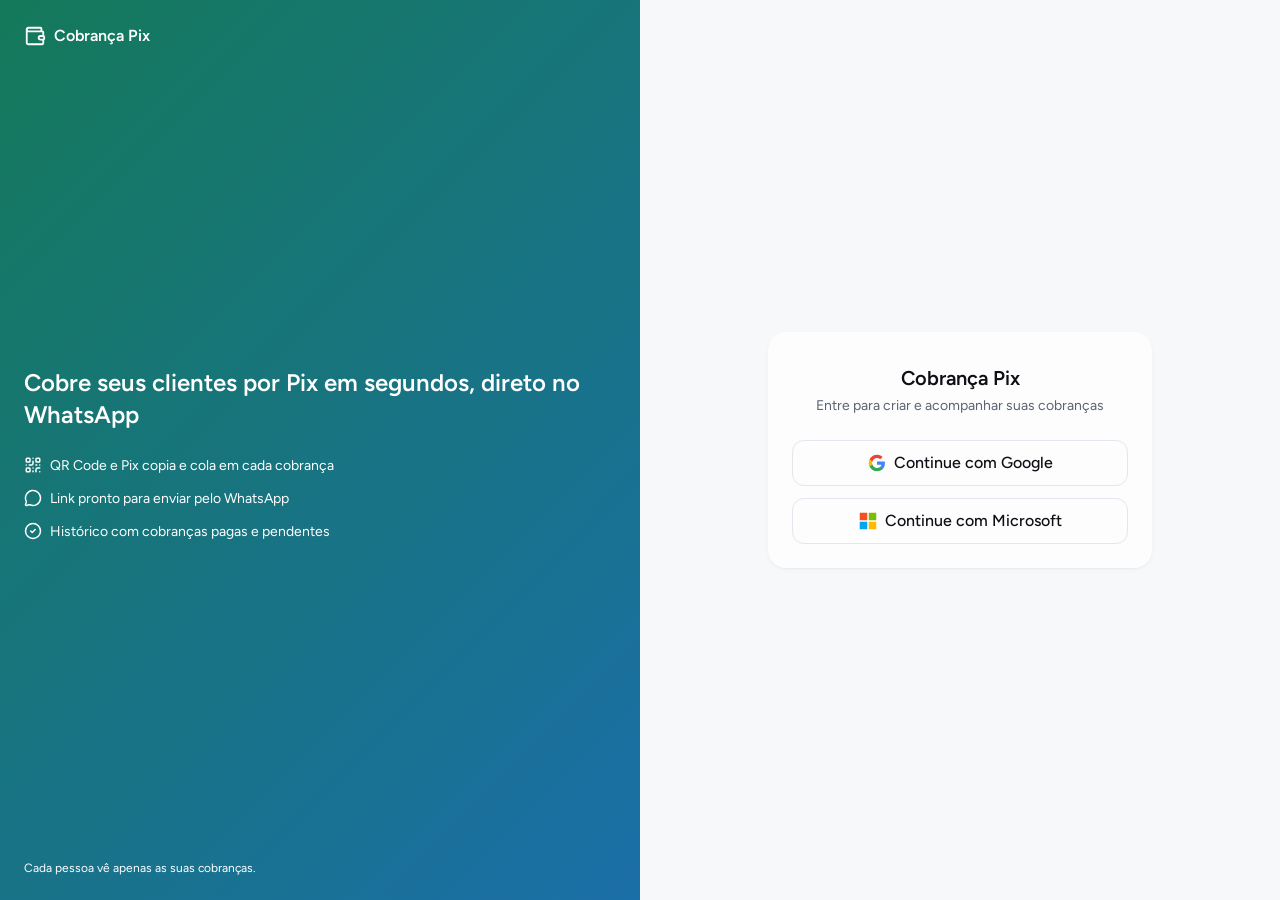
==== commit 0311a80e: "Add files via upload" ====
--- a/index.html
+++ b/index.html
@@ -1,7 +1,7 @@
 <!doctype html>
-<html lang="pt-BR"><head><link rel="stylesheet" crossorigin="anonymous" href="css/main.1mgw9ih.css"><script data-track="">
+<html lang="pt-BR"><head><link rel="stylesheet" crossorigin="anonymous" href="css/main.12ntwoz.css"><script data-track="">
 (function () {
-  var cfg = {"appId":"84fa9132-99d2-4d0a-8818-db6a992c9d3e","deployId":"18c16224-7fca-413d-88d0-ad668a0b59cf","baseUrl":"https://beta.mitralab.io/audience","publicPath":"/public/v1/batches","authenticatedPath":"/api/v1/batches","contentType":"text/plain;charset=UTF-8","hostParam":"previewHost","publishedSurface":"published","builderSurface":"builder","sessionStore":"localStorage","sessionKey":"mitra_usage_session_84fa9132-99d2-4d0a-8818-db6a992c9d3e","policyKey":"mitra_usage_policy_84fa9132-99d2-4d0a-8818-db6a992c9d3e","previewKey":"mitra_usage_preview_84fa9132-99d2-4d0a-8818-db6a992c9d3e","parentKey":"mitra_usage_parent_84fa9132-99d2-4d0a-8818-db6a992c9d3e","deviceKey":"mitra_usage_device","authKey":"mitra_auth_84fa9132-99d2-4d0a-8818-db6a992c9d3e","legacyAuthKey":"mitra-session","probeKey":"mitra_usage_probe","tickMs":15000,"firstIntervalMs":30000,"intervalMs":600000,"minIntervalMs":60000,"maxIntervalMs":3600000,"maxRetryAfterMs":86400000,"idleTimeoutMs":1800000,"maxSessionMs":43200000,"activityWindowMs":60000,"minSessionMs":60000,"maxCreditMs":45000,"maxKeepaliveBytes":61440,"maxEvents":50,"maxPending":20,"maxPathKeys":200,"maxPath":1024,"maxOrigin":512};
+  var cfg = {"appId":"4b777160-a4d1-43c4-977d-84b5789d9f05","deployId":"f3543216-e472-4d82-8a24-aa1a152860c4","baseUrl":"https://beta.mitralab.io/audience","publicPath":"/public/v1/batches","authenticatedPath":"/api/v1/batches","contentType":"text/plain;charset=UTF-8","hostParam":"previewHost","publishedSurface":"published","builderSurface":"builder","sessionStore":"localStorage","sessionKey":"mitra_usage_session_4b777160-a4d1-43c4-977d-84b5789d9f05","policyKey":"mitra_usage_policy_4b777160-a4d1-43c4-977d-84b5789d9f05","previewKey":"mitra_usage_preview_4b777160-a4d1-43c4-977d-84b5789d9f05","parentKey":"mitra_usage_parent_4b777160-a4d1-43c4-977d-84b5789d9f05","deviceKey":"mitra_usage_device","authKey":"mitra_auth_4b777160-a4d1-43c4-977d-84b5789d9f05","legacyAuthKey":"mitra-session","probeKey":"mitra_usage_probe","tickMs":15000,"firstIntervalMs":30000,"intervalMs":600000,"minIntervalMs":60000,"maxIntervalMs":3600000,"maxRetryAfterMs":86400000,"idleTimeoutMs":1800000,"maxSessionMs":43200000,"activityWindowMs":60000,"minSessionMs":60000,"maxCreditMs":45000,"maxKeepaliveBytes":61440,"maxEvents":50,"maxPending":20,"maxPathKeys":200,"maxPath":1024,"maxOrigin":512};
 
   var start = function () {
     try {
@@ -511,7 +511,7 @@
 })();
 </script><script>(function () {
   if (window.parent === window) return;
-  var cfg = {"type":"mitra-preview-runtime-error","hostParam":"previewHost","sessionParams":["previewToken","previewRefreshToken","previewHost"],"cap":5,"deployId":"18c16224-7fca-413d-88d0-ad668a0b59cf","appId":"84fa9132-99d2-4d0a-8818-db6a992c9d3e"};
+  var cfg = {"type":"mitra-preview-runtime-error","hostParam":"previewHost","sessionParams":["previewToken","previewRefreshToken","previewHost"],"cap":5,"deployId":"f3543216-e472-4d82-8a24-aa1a152860c4","appId":"4b777160-a4d1-43c4-977d-84b5789d9f05"};
   var host = null;
   try {
     host = new URLSearchParams(window.location.hash.replace(/^#/, "")).get(cfg.hostParam);
@@ -566,7 +566,7 @@
     var reason = event.reason;
     report("unhandledrejection", reason && reason.message ? reason.message : reason, null, null, reason && reason.stack);
   });
-})();</script><script>window.__mitraEnv={"appId":"84fa9132-99d2-4d0a-8818-db6a992c9d3e","deployId":"18c16224-7fca-413d-88d0-ad668a0b59cf","authPageUrl":"https://app.infusion.cloud/sdk-auth.html?brand=infusion"};</script>
+})();</script><script>window.__mitraEnv={"appId":"4b777160-a4d1-43c4-977d-84b5789d9f05","deployId":"f3543216-e472-4d82-8a24-aa1a152860c4","authPageUrl":"https://app.infusion.cloud/sdk-auth.html?brand=infusion"};</script>
     <meta charset="UTF-8">
     <link rel="icon" type="image/svg+xml" href="data:image/svg+xml,%3Csvg%20xmlns%3D%22http%3A%2F%2Fwww.w3.org%2F2000%2Fsvg%22%20viewBox%3D%220%200%2064%2064%22%3E%3Cdefs%3E%3ClinearGradient%20id%3D%22g%22%20x1%3D%220%22%20y1%3D%220%22%20x2%3D%221%22%20y2%3D%221%22%3E%3Cstop%20offset%3D%220%22%20stop-color%3D%22%231D9D6C%22%2F%3E%3Cstop%20offset%3D%221%22%20stop-color%3D%22%2328A7F8%22%2F%3E%3C%2FlinearGradient%3E%3C%2Fdefs%3E%3Crect%20width%3D%2264%22%20height%3D%2264%22%20rx%3D%2214%22%20fill%3D%22url(%23g)%22%2F%3E%3Ctext%20x%3D%2232%22%20y%3D%2243%22%20text-anchor%3D%22middle%22%20font-family%3D%22Figtree%2C%20Arial%2C%20sans-serif%22%20font-size%3D%2234%22%20font-weight%3D%22700%22%20fill%3D%22%23fff%22%3EC%3C%2Ftext%3E%3C%2Fsvg%3E">
     <meta name="viewport" content="width=device-width, initial-scale=1.0">
@@ -574,11 +574,17 @@
     <link rel="preconnect" href="https://fonts.gstatic.com" crossorigin="">
     <link href="https://fonts.googleapis.com/css2?family=Figtree:wght@400;500;600;700&amp;display=swap" rel="stylesheet">
     <title>Cobrança Pix</title>
-    <script type="module" crossorigin="" src="js/index-9KBraAPT.1uie270.js"></script>
-    <link rel="stylesheet" crossorigin="" href="css/index-BUA31bqW.rcya42.css">
-  <style type="text/css" class="abn_style" nonce="undefined">#AC_ad,#AD_160,#AD_300,#AD_468x60,#AD_ROW,#AD_text,#ADbox,#Ad-3-Slider,#Ad-4-Slider,#Ad-Container,#Ad-Content,#Ad-Top,#AdBar,#AdBigBox,#AdBillboard,#AdBlockDialog,#AdBottomLeader,#AdBottomRight,#AdBox2,#AdColumn,#AdContainerTop,#AdContent,#AdDisclaimer,#AdMiddle,#AdPopUp,#AdRectangleBanner,#AdSense1,#AdSense2,#AdSense3,#AdServer,#AdSkyscraper,#AdSlot_megabanner,#AdSpaceLeaderboard,#AdTop,#AdTopLeader,#AdWidgetContainer,#AdWrapperSuperCA,#AdZone1,#AdZone2,#Ad_BelowContent,#Ad_Block,#Ad_TopLeaderboard,#Adbanner,#Adlabel,#AdsBannerTop,#AdsBillboard,#AdsBottomContainer,#AdsContent,#AdsDiv,#AdsFrame,#AdsPubperform,#AdsRight,#AdsSky,#AdsTopContainer,#AdsWrap,#Ads_BA_BS,#Ads_BA_BUT,#Ads_BA_BUT2,#Ads_BA_BUT_box,#Ads_BA_CAD,#Ads_BA_CAD2,#Ads_BA_FLB,#Ads_BA_SKY,#Ads_BA_VID,#Ads_TFM_BS,#Ads_google_bottom_wide,#Adsense300x250,#AdsenseBottom,#AdsenseTop,#Adsterra,#Adv10,#Adv11,#Adv8,#Adv9,#AdvContainer,#AdvFooter,#AdvHeader,#Adv_Footer,#AdvertMid1,#AdvertMid2,#AdvertMpu,#AdvertPanel,#AdvertText,#AdvertiseFrame,#Advertisement1,#Advertisement2,#AdvertisementDiv,#AdvertisementLeaderboard,#Advertisements,#AdvertisingDiv_0,#Advertorial,#Advertorials,#AnchorAd,#ArticleContentAd,#Banner728x90,#BannerAd,#BannerAds,#BannerAdvert,#BannerAdvertisement,#BigBoxAd,#BigboxAdUnit,#BodyAd,#BodyTopAds,#Body_Ad8_divAdd,#BotAd,#BottomAdContainer,#BottomRightAdWrapper,#ButtonAd,#ContentAd,#Content_CA_AD_0_BC,#Content_CA_AD_1_BC,#DFP_top_leaderboard,#FooterAd,#FooterAdBlock,#FooterAdContainer,#FreeStarVideoAdContainer,#GoogleAd,#GoogleAd1,#GoogleAd2,#GoogleAd3,#GoogleAdRight,#GoogleAdTop,#GoogleAdsense,#HP1-ad,#HP2-ad,#HeadAd,#HeaderAD,#HeaderAd,#HeaderAdBlock,#HeaderAdsBlock,#HeaderTopBanner,#HeaderTopBannerADV,#HeroAd,#HomeAd1,#IFrameAd,#IFrameAd1,#IK-ad-area,#IK-ad-block,#IM_AD,#LayoutBottomAdBox,#LayoutHomeAdBoxBottom,#LeftAd,#LeftAd1,#MPUAdSpace,#MPUadvertising,#MainAd,#NR-Ads,#Player_Playoncontent,#Player_Playoncontent_footer,#PromotionAdBox,#PublicidadCentro,#PublicidadSuperior,#Publicidade,#RightAd,#RightAdBlock,#RightAdSpace,#RightAdvertisement,#SidebarAd,#SidebarAdContainer,#SitenavAdslot,#SkyAd,#SkyscraperAD,#SponsoredAd,#SponsoredAds,#SponsoredLinks,#SponsorsAds,#StickyBannerAd,#Top-ad,#TopADs,#TopAd,#TopAd0,#TopAdBox,#TopAdContainer,#TopAdPlacement,#TopAdPos,#TopAdTable,#TopAdvert,#TopBannerAd,#TopRightRadvertisement,#VPNAdvert,#WelcomeAd,#aad-header-1,#aad-header-2,#aad-header-3,#ab_adblock,#above-comments-ad,#above-fold-ad,#above-footer-ads,#aboveAd,#aboveNodeAds,#above_button_ad,#aboveplayerad,#abovepostads,#abp-killer,#acm-ad-tag-lawrence_dfp_mobile_arkadium,#ad--article--home-mobile-paramount-wrapper,#ad--article-bottom-wrapper,#ad--article-top,#ad--sidebar,#ad-0,#ad-1,#ad-125x125,#ad-160,#ad-160x600,#ad-2,#ad-2-160x600,#ad-230x100-1,#ad-250,#ad-250x300,#ad-3,#ad-3-300x250,#ad-300,#ad-300-250,#ad-300-additional,#ad-300-detail,#ad-300-sidebar,#ad-300X250-2,#ad-300a,#ad-300b,#ad-300x250,#ad-300x250-0,#ad-300x250-2,#ad-300x250-b,#ad-300x250-sidebar,#ad-300x250-wrapper,#ad-300x250_mid,#ad-300x250_mobile,#ad-300x250_top,#ad-300x40-5,#ad-300x600_top,#ad-4,#ad-5,#ad-6,#ad-635x40-1,#ad-7,#ad-728,#ad-728-90,#ad-728x90,#ad-8,#ad-9,#ad-Content_1,#ad-Content_2,#ad-Rectangle_1,#ad-Rectangle_2,#ad-Superbanner,#ad-a,#ad-ads,#ad-advertorial,#ad-affiliate,#ad-after,#ad-anchor,#ad-around-the-web,#ad-article,#ad-article-in,#ad-aside-1,#ad-background,#ad-ban,#ad-banner-1,#ad-banner-atf,#ad-banner-bottom,#ad-banner-btf,#ad-banner-desktop,#ad-banner-image,#ad-banner-placement,#ad-banner-top,#ad-banner-wrap,#ad-banner_atf-label,#ad-bar,#ad-base,#ad-bb-content,#ad-below-content,#ad-bg,#ad-big,#ad-bigbox,#ad-bigsize,#ad-billboard,#ad-billboard-atf,#ad-billboard-bottom,#ad-billboard01,#ad-blade,#ad-block,#ad-block-125,#ad-block-aa,#ad-block-bottom,#ad-block-container,#ad-block__overlay,#ad-block_overlay,#ad-border,#ad-bottom,#ad-bottom-banner,#ad-bottom-bnr,#ad-bottom-fixed,#ad-bottom-right-container,#ad-bottom-wrapper,#ad-box,#ad-box-1,#ad-box-2,#ad-box-bottom,#ad-box-halfpage,#ad-box-leaderboard,#ad-box-left,#ad-box-rectangle,#ad-box-rectangle-2,#ad-box-right,#ad-box1,#ad-box2,#ad-boxes,#ad-break,#ad-bs,#ad-btm,#ad-buttons,#ad-campaign,#ad-case,#ad-center,#ad-chips,#ad-circfooter,#ad-code,#ad-col,#ad-container-banner,#ad-container-fullpage,#ad-container-inner,#ad-container-leaderboard,#ad-container-mpu,#ad-container-outer,#ad-container-overlay,#ad-container-top-placeholder,#ad-container1,#ad-contentad,#ad-desktop-bottom,#ad-desktop-takeover-home,#ad-desktop-takeover-int,#ad-desktop-top,#ad-desktop-wrap,#ad-discover,#ad-display-ad,#ad-display-ad-placeholder,#ad-div-leaderboard,#ad-drawer,#ad-ear,#ad-extra-flat,#ad-featured-right,#ad-fixed-bottom,#ad-flex-top,#ad-flyout,#ad-footer-728x90,#ad-framework-top,#ad-front-btf,#ad-front-footer,#ad-full-width,#ad-fullbanner-btf,#ad-fullbanner-outer,#ad-fullwidth,#ad-googleAdSense,#ad-gutter-left,#ad-gutter-right,#ad-halfpage,#ad-halfpage1,#ad-halfpage2,#ad-head,#ad-header-1,#ad-header-2,#ad-header-3,#ad-header-banner,#ad-header-left,#ad-header-mad,#ad-header-mobile,#ad-header-right,#ad-holder,#ad-horizontal,#ad-horizontal-header,#ad-horizontal-top,#ad-incontent,#ad-index,#ad-inline-block,#ad-label2,#ad-large-banner-top,#ad-large-header,#ad-lb-secondary,#ad-leadboard1,#ad-leadboard2,#ad-leader,#ad-leader-atf,#ad-leader-container,#ad-leader-wrapper,#ad-leaderboard,#ad-leaderboard-atf,#ad-leaderboard-bottom,#ad-leaderboard-container,#ad-leaderboard-footer,#ad-leaderboard-header,#ad-leaderboard-spot,#ad-leaderboard-top,#ad-leaderboard970x90home,#ad-leaderboard970x90int,#ad-leaderboard_bottom,#ad-leadertop,#ad-lrec,#ad-m-rec-content,#ad-main,#ad-main-bottom,#ad-main-top,#ad-manager,#ad-masthead,#ad-medium,#ad-medium-lower,#ad-medium-rectangle,#ad-medrec,#ad-medrec__first,#ad-mid,#ad-mid-rect,#ad-middle,#ad-midpage,#ad-minibar,#ad-module,#ad-mpu,#ad-mrec,#ad-mrec2,#ad-new,#ad-north,#ad-one,#ad-other,#ad-output,#ad-overlay,#ad-page-1,#ad-pan3l,#ad-panel,#ad-pencil,#ad-performance,#ad-performanceFullbanner1,#ad-performanceRectangle1,#ad-placeholder,#ad-placeholder-horizontal,#ad-placeholder-vertical,#ad-placement,#ad-plate,#ad-player,#ad-popup,#ad-popup-home,#ad-popup-int,#ad-post,#ad-promo,#ad-push,#ad-pushdown,#ad-r,#ad-rec-atf,#ad-rec-btf,#ad-rec-btf-top,#ad-rect,#ad-rectangle,#ad-rectangle1,#ad-rectangle1-outer,#ad-rectangle2,#ad-rectangle3,#ad-results,#ad-right,#ad-right-bar-tall,#ad-right-container,#ad-right-sidebar,#ad-right-top,#ad-right2,#ad-right3,#ad-row,#ad-section,#ad-separator,#ad-shop,#ad-side,#ad-side-text,#ad-sidebar,#ad-sidebar-btf,#ad-sidebar-container,#ad-sidebar-mad,#ad-sidebar-mad-wrapper,#ad-sidebar1,#ad-sidebar2,#ad-site-header,#ad-skin,#ad-skm-below-content,#ad-sky,#ad-skyscraper,#ad-slideshow,#ad-slideshow2,#ad-slot,#ad-slot-1,#ad-slot-2,#ad-slot-3,#ad-slot-4,#ad-slot-5,#ad-slot-502,#ad-slot-lb,#ad-slot-right,#ad-slot-top,#ad-slot1,#ad-slot2,#ad-slot4,#ad-slug-wrapper,#ad-small-banner,#ad-space,#ad-space-big,#ad-splash,#ad-sponsors,#ad-spot,#ad-spot-bottom,#ad-spot-one,#ad-standard,#ad-standard-wrap,#ad-stickers,#ad-sticky-footer-container,#ad-story-right,#ad-story-top,#ad-stripe,#ad-target,#ad-teaser,#ad-text,#ad-three,#ad-top-250,#ad-top-300x250,#ad-top-728,#ad-top-banner,#ad-top-leaderboard,#ad-top-left,#ad-top-lock,#ad-top-low,#ad-top-right,#ad-top-right-container,#ad-top-text-low,#ad-top-wrap,#ad-top-wrapper,#ad-tower,#ad-two,#ad-undefined,#ad-unit-right-bottom-160-600,#ad-unit-right-middle-300-250,#ad-unit-top-banner,#ad-vip-article,#ad-west,#ad-wide-leaderboard,#ad-wrap,#ad-wrap2,#ad-wrapper-728x90,#ad-wrapper-footer-1,#ad-wrapper-main-1,#ad-wrapper-sidebar-1,#ad-wrapper-top-1,#ad1-placeholder,#ad125x125,#ad160,#ad160600,#ad160x600,#ad250,#ad300,#ad300-250,#ad300_250,#ad336,#ad336x280,#ad4,#ad468,#ad468x60,#ad480x60,#ad6,#ad600,#ad728,#ad72890,#ad728Box,#ad728Header,#ad728Mid,#ad728Top,#ad728Wrapper,#ad728X90,#ad728foot,#ad728h,#ad728top,#ad728x90,#ad728x90_1,#ad90,#ad900,#ad970,#ad970x90_exp,#adATF300x250,#adATF728x90,#adATFLeaderboard,#adAside,#adBTF300x250,#adBadges,#adBanner1,#adBanner336x280,#adBannerBottom,#adBannerHeader,#adBannerSpacer,#adBannerTable,#adBannerTop,#adBar,#adBelt,#adBillboard,#adBlock01,#adBlockAlert,#adBlockAlertWrap,#adBlockBanner,#adBlockContainer,#adBlockContent,#adBlockDetect,#adBlockOverlay,#adBlockerModal,#adBlocks,#adBottom,#adBox,#adBrandDev,#adBrandingStation,#adBreak,#adCarousel,#adChannel,#adChoiceFooter,#adChoices,#adChoicesIcon,#adChoicesLogo,#adCol,#adColumn,#adColumn3,#adComponentWrapper,#adContainer,#adContainer_1,#adContainer_2,#adContainer_3,#adContent,#adContentHolder,#adContext,#adDiv,#adDiv0,#adDiv1,#adDiv300,#adDiv4,#adDiv728,#adDivContainer,#adFiller,#adFlashDiv,#adFooter,#adFot,#adFrame,#adGallery,#adGoogleText,#adHeader,#adHeaderTop,#adHeaderWrapper,#adHeading,#adHeightstory,#adHolder,#adHolder1,#adHolder2,#adHolder3,#adHolder4,#adHolder5,#adHolder6,#adHome,#adHomeTop,#adIframe,#adInPlayer,#adInhouse,#adIsland,#adLB,#adLabel,#adLarge,#adLayer,#adLayerTop,#adLayout,#adLeader,#adLeaderTop,#adLeaderboard,#adLeaderboard-middle,#adLeft,#adLink,#adLink1,#adLounge,#adLrec,#adMOBILETOP,#adMPU,#adMPUHolder,#adMain,#adMarketplace,#adMed,#adMedRect,#adMediumRectangle,#adMeld,#adMessage,#adMid2,#adMpu,#adMpuBottom,#adOuter,#adPartnerLinks,#adPlaceHolder1,#adPlaceHolder2,#adPlacement_1,#adPlacement_2,#adPlacement_3,#adPlacement_4,#adPlacement_7,#adPlacement_8,#adPlacement_9,#adPlacer,#adPopover,#adPopup,#adPosition0,#adPosition14,#adPosition5,#adPosition6,#adPosition7,#adPosition9,#adPush,#adPushdown1,#adReady,#adRight,#adRight1,#adRight2,#adRight3,#adRight4,#adRight5,#adScraper,#adSection,#adSenseBox,#adSenseModule,#adSenseWrapper,#adSet,#adSide,#adSide1-container,#adSideButton,#adSidebar,#adSite,#adSkin,#adSkinBackdrop,#adSkinLeft,#adSkinRight,#adSky,#adSkyPosition,#adSkyscraper,#adSlider,#adSlot-dmpu,#adSlot-dontMissLarge,#adSlot-leader,#adSlot-leaderBottom,#adSlot1,#adSlot2,#adSlot3,#adSlot4,#adSlug,#adSpace,#adSpaceBottom,#adSpaceHeight,#adSpacer,#adSpecial,#adSqb,#adSquare,#adStrip,#adSuperbanner,#adTag,#adText,#adTextLink,#adTile,#adTop,#adTopContent,#adTopLREC,#adTopLarge,#adTopModule,#adTower,#adUnderArticle,#adUnit,#adWideSkyscraper,#adWrap,#adWrapperSky,#ad_160,#ad_160_600,#ad_160_600_2,#ad_160x160,#ad_160x600,#ad_250,#ad_250x250,#ad_300,#ad_300_250,#ad_300_250_1,#ad_300x250,#ad_336,#ad_468_60,#ad_468x60,#ad_5,#ad_728,#ad_728_90,#ad_728x90,#ad_8,#ad_9,#ad_B1,#ad_Banner,#ad_Bottom,#ad_LargeRec01,#ad_Middle,#ad_Middle1,#ad_Pushdown,#ad_R1,#ad_Right,#ad_Top,#ad_Wrap,#ad__billboard,#ad_ad,#ad_adsense,#ad_after_header_1,#ad_anchor,#ad_area,#ad_article1_1,#ad_article1_2,#ad_article2_1,#ad_article2_2,#ad_article3_1,#ad_article3_2,#ad_banner_1,#ad_banner_468x60,#ad_banner_728x90,#ad_banner_bot,#ad_banner_top,#ad_banners,#ad_bar,#ad_bar_rect,#ad_before_header,#ad_bg,#ad_bg_image,#ad_big,#ad_bigbox,#ad_bigbox_companion,#ad_bigrectangle,#ad_billboard,#ad_block,#ad_block_0,#ad_block_1,#ad_block_2,#ad_block_mpu,#ad_bnr_atf_01,#ad_bnr_atf_02,#ad_bnr_atf_03,#ad_bnr_btf_07,#ad_bnr_btf_08,#ad_body,#ad_bottom,#ad_box_top,#ad_branding,#ad_bsb,#ad_bsb_cont,#ad_btmslot,#ad_button,#ad_buttons,#ad_cell,#ad_center,#ad_choices,#ad_close,#ad_closebtn,#ad_comments,#ad_cont,#ad_cont_superbanner,#ad_container,#ad_container_0,#ad_container_300x250,#ad_container_side,#ad_container_sidebar,#ad_container_top,#ad_content,#ad_content_1,#ad_content_2,#ad_content_3,#ad_content_fullsize,#ad_content_primary,#ad_content_right,#ad_content_top,#ad_content_wrap,#ad_contentslot_1,#ad_contentslot_2,#ad_creative_2,#ad_creative_3,#ad_creative_5,#ad_dfp_rec1,#ad_display_300_250,#ad_display_728_90,#ad_div,#ad_div_bottom,#ad_div_top,#ad_feedback,#ad_foot,#ad_footer,#ad_footer1,#ad_footerAd,#ad_frame,#ad_frame1,#ad_from_bottom,#ad_fullbanner,#ad_gallery,#ad_gallery_bot,#ad_global_300x250,#ad_global_above_footer,#ad_global_below_navbar,#ad_global_header,#ad_global_header1,#ad_global_header2,#ad_h3,#ad_halfpage,#ad_head,#ad_header,#ad_header_1,#ad_header_container,#ad_holder,#ad_home,#ad_home_middle,#ad_horizontal,#ad_houseslot_a,#ad_houseslot_b,#ad_hp,#ad_img,#ad_interthread,#ad_island,#ad_island2,#ad_label,#ad_large,#ad_large_rectangular,#ad_lateral,#ad_layer,#ad_ldb,#ad_lead1,#ad_leader,#ad_leaderBoard,#ad_leaderboard,#ad_leaderboard_top,#ad_left,#ad_left_1,#ad_left_2,#ad_left_3,#ad_left_skyscraper,#ad_left_top,#ad_leftslot,#ad_links,#ad_links_footer,#ad_lnk,#ad_lrec,#ad_lwr_square,#ad_main,#ad_main_leader,#ad_main_top,#ad_marginal,#ad_marker,#ad_mast,#ad_med_rect,#ad_medium,#ad_medium_rectangle,#ad_medium_rectangular,#ad_mediumrectangle,#ad_message,#ad_middle,#ad_middle_bottom,#ad_midstrip,#ad_mobile,#ad_module,#ad_mpu,#ad_mpu2,#ad_mpu300x250,#ad_mrec,#ad_mrec1,#ad_mrec2,#ad_mrec_intext,#ad_mrec_intext2,#ad_new,#ad_news_article,#ad_newsletter,#ad_one,#ad_overlay,#ad_overlayer,#ad_panel,#ad_panorama_top,#ad_pencil,#ad_place,#ad_placeholder,#ad_player,#ad_plugs,#ad_popup_background,#ad_popup_wrapper,#ad_post,#ad_poster,#ad_primary,#ad_publicidad,#ad_rail,#ad_rec_01,#ad_rect,#ad_rect1,#ad_rect2,#ad_rect3,#ad_rect_body,#ad_rect_bottom,#ad_rect_btf_01,#ad_rect_btf_02,#ad_rect_btf_03,#ad_rect_btf_04,#ad_rect_btf_05,#ad_rectangle,#ad_region1,#ad_region2,#ad_region3,#ad_region5,#ad_results,#ad_right,#ad_right_box {display: none !important; color: #926ced !important; background-color: #64be8e !important;}#ad_right_top,#ad_rightslot,#ad_rotator-2,#ad_rotator-3,#ad_row,#ad_row_home,#ad_rr_1,#ad_sec,#ad_sec_div,#ad_secondary,#ad_short,#ad_sidebar,#ad_sidebar1,#ad_sidebar2,#ad_sidebar3,#ad_sidebar_1,#ad_sidebar_left_container,#ad_sidebar_news,#ad_sidebar_top,#ad_sidebody,#ad_site_header,#ad_sitebar,#ad_skin,#ad_slot,#ad_slot_bottom,#ad_slot_leaderboard,#ad_small,#ad_space_top,#ad_sponsored,#ad_spot_a,#ad_spot_b,#ad_spotlight,#ad_square,#ad_squares,#ad_ss,#ad_stck,#ad_sticky_wrap,#ad_strip,#ad_superbanner,#ad_table,#ad_takeover,#ad_tall,#ad_tbl,#ad_topBanner,#ad_topScroller,#ad_top_728x90,#ad_top_banner,#ad_top_bar,#ad_top_holder,#ad_topbanner,#ad_topmob,#ad_topnav,#ad_topslot,#ad_two,#ad_txt,#ad_under_game,#ad_unit,#ad_unit1,#ad_unit2,#ad_vertical,#ad_video_abovePlayer,#ad_video_belowPlayer,#ad_video_large,#ad_video_root,#ad_wallpaper,#ad_wide,#ad_wide_box,#ad_wideboard,#ad_widget,#ad_widget_1,#ad_window,#ad_wp,#ad_wp_base,#ad_wrap,#ad_wrapper,#ad_wrapper1,#ad_wrapper2,#ad_xrail_top,#ad_zone,#adaptvcompanion,#adb-actived,#adb-enabled,#adb-enabled3,#adb-warning,#adb_bottom,#adbackground,#adbanner-container,#adbanner1,#adbannerbox,#adbannerdiv,#adbannerleft,#adbannerright,#adbannerwidget,#adbd.overdiv,#adbig,#adblade,#adblade_ad,#adblock-alert,#adblock-big,#adblock-box,#adblock-leaderboard,#adblock-modal,#adblock-msg,#adblock-overlay,#adblock-small,#adblock1,#adblock2,#adblock4,#adblockDetect,#adblockOverlay,#adblock_detected,#adblock_message,#adblock_screen,#adblock_tooltip,#adblockbottom,#adblocker_announce,#adblocker_message,#adblocker_modal_overlay,#adblocks-detected,#adbn,#adbnr,#adboard,#adbody,#adbottom,#adbottomleft,#adbottomright,#adbox--hot_news_ad,#adbox--page_bottom_ad,#adbox--page_top_ad,#adbox-inarticle,#adbox-topbanner,#adbox1,#adbox2,#adbox_content,#adbox_right,#adbutton,#adbuttons,#adcell,#adcenter,#adcenter2,#adcenter4,#adchoices-icon,#adchoicesBtn,#adclear,#adclose,#adcolContent,#adcolumn,#adcontainer2,#adcontainer3,#adcontainer5,#adcontainerRight,#adcontainer_ad_content_top,#adcontent1,#adcontent2,#adcontextlinks,#addbottomleft,#addemam-wrapper,#addvert,#adfactor-label,#adfloat,#adfooter,#adfooter_728x90,#adframe:not(frameset),#adframetop,#adfreeDeskSpace,#adhalfpage,#adhead,#adheader,#adhesionAdSlot,#adhesionUnit,#adhide,#adholder,#adholderContainerHeader,#adhome,#adhomepage,#adjacency,#adlabel,#adlabelFooter,#adlabelfooter,#adlabelheader,#adlanding,#adlayer,#adlayerContainer,#adlayerad,#adleaderboard,#adleft,#adlinks,#adlrec,#adm-inline-article-ad-1,#adm-inline-article-ad-2,#admain,#admasthead,#admid,#admobilefoot,#admobilefootinside,#admobilemiddle,#admobiletop,#admobiletopinside,#admod2,#admpubottom,#admpubottom2,#admpufoot,#admpumiddle,#admpumiddle2,#admputop2,#admsg,#adnet,#adnorth,#ados1,#ados2,#ados3,#ados4,#adplace,#adplacement,#adpos-top,#adpos2,#adposition,#adposition1,#adposition10,#adposition1_container,#adposition2,#adposition3,#adposition4,#adpositionbottom,#adrect,#adright,#adright2,#adrightbottom,#adrightrail,#adriver_middle,#adriver_top,#adrotator,#adrow,#adrow1,#adrow3,#ads-1,#ads-125,#ads-200,#ads-250,#ads-300,#ads-300-250,#ads-336x280,#ads-468,#ads-5,#ads-728x90,#ads-728x90-I3,#ads-728x90-I4,#ads-area,#ads-article-left,#ads-banner,#ads-banner-top,#ads-bar,#ads-before-content,#ads-bg,#ads-bg-mobile,#ads-billboard,#ads-block,#ads-blog,#ads-bot,#ads-bottom,#ads-col,#ads-container,#ads-container-2,#ads-container-anchor,#ads-container-single,#ads-container-top,#ads-content,#ads-content-double,#ads-footer,#ads-footer-inner,#ads-footer-wrap,#ads-google,#ads-header-728,#ads-home-468,#ads-horizontal,#ads-inread,#ads-inside-content,#ads-leader,#ads-leaderboard,#ads-leaderboard1,#ads-left-top,#ads-lrec,#ads-main,#ads-middle,#ads-mpu,#ads-outer,#ads-pagetop,#ads-panel,#ads-pop,#ads-position-header-desktop,#ads-right,#ads-right-bottom,#ads-right-skyscraper,#ads-right-top,#ads-slot,#ads-space,#ads-superBanner,#ads-text,#ads-top,#ads-top-728,#ads-top-wrap,#ads-under-rotator,#ads-vertical,#ads-vertical-wrapper,#ads-wrap,#ads1,#ads120,#ads125,#ads1_box,#ads2,#ads2_block,#ads2_box,#ads2_container,#ads3,#ads300,#ads300-250,#ads300x200,#ads300x250,#ads300x250_2,#ads336x280,#ads4,#ads468x60,#ads50,#ads7,#ads728,#ads728bottom,#ads728top,#ads728x90,#ads728x90_2,#ads728x90top,#adsBar,#adsBottom,#adsContent,#adsDisplay,#adsHeader,#adsHeading,#adsLREC,#adsLeft,#adsLinkFooter,#adsMobileFixed,#adsMpu,#adsPanel,#adsRight,#adsRightDiv,#adsSectionLeft,#adsSectionRight,#adsSquare,#adsTG,#adsTN,#adsTop,#adsTopLeft,#adsTopMobileFixed,#adsZone,#adsZone1,#adsZone2,#ads_0_container,#ads_160,#ads_3,#ads_300x250,#ads_4,#ads_728,#ads_728x90,#ads_728x90_top,#ads_banner,#ads_banner1,#ads_banner_header,#ads_belownav,#ads_big,#ads_block,#ads_body_1,#ads_body_2,#ads_body_3,#ads_body_4,#ads_body_5,#ads_body_6,#ads_bottom,#ads_box,#ads_box1,#ads_box2,#ads_box_bottom,#ads_box_right,#ads_box_top,#ads_button,#ads_campaign,#ads_catDiv,#ads_center,#ads_center_banner,#ads_central,#ads_combo2,#ads_container,#ads_content,#ads_desktop_r1,#ads_desktop_r2,#ads_expand,#ads_footer,#ads_fullsize,#ads_h,#ads_h1,#ads_h2,#ads_halfsize,#ads_header,#ads_horiz,#ads_horizontal,#ads_horz,#ads_in_modal,#ads_in_video,#ads_insert_container,#ads_layout_bottom,#ads_lb,#ads_lb_frame,#ads_leaderbottom,#ads_left,#ads_left_top,#ads_line,#ads_medrect,#ads_notice,#ads_overlay,#ads_page_top,#ads_place,#ads_placeholder,#ads_player,#ads_popup,#ads_right,#ads_right_sidebar,#ads_right_top,#ads_slide_div,#ads_space,#ads_space_header,#ads_superbanner1,#ads_superbanner2,#ads_superior,#ads_td,#ads_text,#ads_textlinks,#ads_title,#ads_top,#ads_top2,#ads_top:not(a),#ads_top_banner,#ads_top_container,#ads_top_content,#ads_top_right,#ads_top_sec,#ads_topbanner,#ads_tower_top,#ads_vert,#ads_video,#ads_wide,#ads_wrapper,#adsbot,#adsbottom,#adsbox-left,#adsbox-right,#adscenter,#adscolumn,#adscontainer,#adscontent,#adsdiv,#adsection,#adsense-2,#adsense-468x60,#adsense-area,#adsense-bottom,#adsense-container-bottom,#adsense-header,#adsense-link,#adsense-links,#adsense-middle,#adsense-post,#adsense-right,#adsense-sidebar,#adsense-tag,#adsense-text,#adsense-top,#adsense-wrap,#adsense1,#adsense2,#adsense2pos,#adsense468,#adsense6,#adsense728,#adsenseArea,#adsenseContainer,#adsenseHeader,#adsenseLeft,#adsensePreCuerpo,#adsenseWrap,#adsense_banner_top,#adsense_block,#adsense_bottom_ad,#adsense_box,#adsense_box2,#adsense_center,#adsense_image,#adsense_inline,#adsense_leaderboard,#adsense_overlay,#adsense_r_side_sticky_container,#adsense_sidebar,#adsense_top,#adsenseheader,#adsensehorizontal,#adsensempu,#adsensepo,#adsenseskyscraper,#adsensetext,#adsensetop,#adserv,#adsframe_2,#adside,#adsimage,#adsitem,#adskeeper,#adskinleft,#adskinlink,#adskinright,#adskintop,#adsky,#adskyscraper,#adskyscraper_flex,#adsleft1,#adslider,#adslist,#adslot-below-updated,#adslot-download-abovefiles,#adslot-half-page,#adslot-homepage-middle,#adslot-infobox,#adslot-left-skyscraper,#adslot-side-mrec,#adslot-site-footer,#adslot-site-header,#adslot-sticky-headerbar,#adslot-top-rectangle,#adslot1,#adslot2,#adslot3,#adslot300x250ATF,#adslot300x250BTF,#adslot4,#adslot5,#adslot6,#adslot7,#adslot_1,#adslot_2,#adslot_left,#adslot_rect,#adslot_top,#adsmgid,#adsmiddle,#adsonar,#adspace-1,#adspace-2,#adspace-300x250,#adspace-728,#adspace-728x90,#adspace-bottom,#adspace-leaderboard-top,#adspace-one,#adspace-top,#adspace300x250,#adspaceBox,#adspaceRow,#adspace_header,#adspace_leaderboard,#adspace_top,#adspacer,#adspan,#adsplace1,#adsplace2,#adsplace4,#adsplash,#adspot,#adspot-bottom,#adspot-top,#adsquare,#adsquare2,#adsright,#adsside,#adsspace,#adstext2,#adstrip,#adtab,#adtext,#adtxt,#adunit,#adunit-article-bottom,#adunit_video,#adunitl,#adv-01,#adv-300,#adv-Bottom,#adv-BoxP,#adv-Middle,#adv-Middle1,#adv-Middle2,#adv-Scrollable,#adv-Top,#adv-banner,#adv-banner-r,#adv-box,#adv-companion-iframe,#adv-container,#adv-gpt-box-container1,#adv-gpt-masthead-skin-container1,#adv-halfpage,#adv-header,#adv-leaderblock,#adv-leaderboard,#adv-left,#adv-masthead,#adv-middle,#adv-middle1,#adv-midroll,#adv-native,#adv-preroll,#adv-right,#adv-right1,#adv-scrollable,#adv-sticky-1,#adv-sticky-2,#adv-title,#adv-top-skin,#adv300x250,#adv300x250container,#adv468x90,#adv728,#adv728x90,#adv768x90,#advBoxBottom,#advCarrousel,#advHome,#advHook-Middle1,#advRectangle,#advRectangle1,#advSkin,#advTop,#advWrapper,#adv_300,#adv_728,#adv_728x90,#adv_BoxBottom,#adv_Inread,#adv_IntropageOvl,#adv_LdbMastheadPush,#adv_Reload,#adv_Skin,#adv_bootom,#adv_border,#adv_bottom_1,#adv_center,#adv_config,#adv_contents,#adv_footer,#adv_holder,#adv_leaderboard,#adv_left_1,#adv_middle,#adv_middle_2,#adv_mob,#adv_mpu1,#adv_mpu2,#adv_network,#adv_overlay,#adv_overlay_content,#adv_position_1,#adv_position_4,#adv_r,#adv_right,#adv_skin,#adv_sky,#adv_textlink,#adv_top,#adv_top_1,#adv_top_right,#adv_wallpaper,#adv_wallpaper2,#advads_ad_widget-18,#advads_ad_widget-19,#advads_ad_widget-8,#adver,#adver-top,#adverFrame,#advert-1,#advert-120,#advert-2,#advert-ahead,#advert-article,#advert-article-1,#advert-article-2,#advert-article-3,#advert-banner,#advert-banner-container,#advert-banner-wrap,#advert-banner2,#advert-block,#advert-boomer,#advert-box,#advert-column,#advert-container-top,#advert-display,#advert-fireplace,#advert-footer,#advert-footer-hidden,#advert-header,#advert-island,#advert-leaderboard,#advert-left,#advert-mpu,#advert-posterad,#advert-rectangle,#advert-right,#advert-sky,#advert-skyscaper,#advert-skyscraper,#advert-slider-top,#advert-text,#advert-top,#advert-top-banner,#advert-wrapper,#advert1,#advert2,#advertBanner,#advertBox,#advertBoxRight,#advertBoxSquare,#advertColumn,#advertContainer,#advertDB,#advertOverlay,#advertRight,#advertSection,#advertTop,#advertTopLarge,#advertTopSmall,#advertTower,#advertWrapper,#advert_1,#advert_banner,#advert_belowmenu,#advert_box,#advert_container,#advert_header,#advert_leaderboard,#advert_mid,#advert_mpu,#advert_right1,#advert_sky,#advert_top,#advertblock,#advertborder,#adverticum_r_above,#adverticum_r_above_container,#adverticum_r_side_container,#advertise-block,#advertise-here,#advertise-sidebar,#advertise1,#advertise2,#advertiseBanner,#advertiseLink,#advertise_top,#advertisediv,#advertisement-300x250,#advertisement-bottom,#advertisement-content,#advertisement-large,#advertisement-placement,#advertisement-text,#advertisement1,#advertisement2,#advertisement3,#advertisement728x90,#advertisementArea,#advertisementBox,#advertisementHorizontal,#advertisementRight,#advertisementTop,#advertisement_banner,#advertisement_belowscreenshots,#advertisement_block,#advertisement_box,#advertisement_container,#advertisement_label,#advertisement_notice,#advertisement_title,#advertisementjsalert,#advertisements_bottom,#advertisements_sidebar,#advertisements_top,#advertisementsarticle,#advertiser-container,#advertiserLinks,#advertisetop,#advertising-160x600,#advertising-300x250,#advertising-728x90,#advertising-banner,#advertising-caption,#advertising-container,#advertising-right,#advertising-skyscraper,#advertising-top,#advertisingHrefTop,#advertisingLeftLeft,#advertisingLink,#advertisingRightColumn,#advertisingRightRight,#advertisingTop,#advertisingTopWrapper,#advertising_300,#advertising_320,#advertising_728,#advertising__banner__content,#advertising_column,#advertising_container,#advertising_contentad,#advertising_div,#advertising_header,#advertising_holder,#advertising_leaderboard,#advertising_top_container,#advertising_wrapper,#advertisment-horizontal,#advertisment-text,#advertisment1,#advertisment_content,#advertisment_panel,#advertleft,#advertorial,#advertorial-box,#advertorial-wrap,#advertorial1,#advertorial_links,#adverts,#adverts--footer,#adverts-top-container,#adverts-top-left,#adverts-top-middle,#adverts-top-right,#adverts_base,#adverts_post_content,#adverts_right,#advertscroll,#advertsingle,#advertspace,#advertssection,#adverttop,#advframe,#advr_mobile,#advsingle,#advt,#advt_bottom,#advtbar,#advtcell,#advtext,#advtop,#advtopright,#adwallpaper,#adwidget,#adwidget-5,#adwidget-6,#adwidget1,#adwidget2,#adwrapper,#adxBigAd,#adxBigAd2,#adxLeaderboard,#adxMiddle,#adxMiddleRight,#adxToolSponsor,#adx_ad,#adxtop2,#adzbanner,#adzone,#adzone-middle1,#adzone-middle2,#adzone-right,#adzone-top,#adzone_content,#adzone_wall,#adzonebanner,#adzoneheader,#afc-container,#affiliate_2,#affiliate_ad,#after-dfp-ad-mid1,#after-dfp-ad-mid2,#after-dfp-ad-mid3,#after-dfp-ad-mid4,#after-dfp-ad-top,#after-header-ads,#after-top-menu-ads,#after_ad,#after_bottom_ad,#after_heading_ad,#after_title_ad,#aigirlfriendad,#amazon-ads,#amazon_ad,#analytics_ad,#anchor-ad,#anchorAd,#aniview--player,#aniview-ads,#anti_adblock,#anunciosGoogle,#aom-ad-right_side_1,#aom-ad-right_side_2,#aom-ad-top,#apiBackgroundAd,#around-the-web,#article-ad,#article-ad-container,#article-ad-content,#article-ads,#article-advert,#article-aside-top-ad,#article-billboard-ad-1,#article-bottom-ad,#article-box-ad,#article-content-ad,#article-footer-ad,#article-footer-sponsors,#article-island-ad,#article-sidebar-ad,#articleAd,#articleAdReplacement,#articleBoard-ad,#articleBottom-ads,#articleLeftAdColumn,#articleSideAd,#articleTop-ads,#article_ad_1,#article_ad_3,#article_ad_bottom,#article_ad_container,#article_ad_top,#article_ad_w,#article_adholder,#article_ads,#article_advert,#article_banner_ad,#article_body_ad1,#article_box_ad,#articlead300x250r,#articleadblock,#articlefootad,#articletop_ad,#aside-ad-container,#asideAd,#aside_ad,#asideads,#asinglead,#avazu_ads_slide,#ax-billboard,#ax-billboard-bottom,#ax-billboard-sub,#ax-billboard-top,#backad,#background-ad-cover,#background-adv,#background_ad_left,#background_ad_right,#background_ads,#background_banner_wrapper,#backgroundadvert,#banADbanner,#banner-300x250,#banner-468x60,#banner-728,#banner-728x90,#banner-ad-container,#banner-ad-large,#banner-ads,#banner-advert,#banner-lg-ad,#banner-native-ad,#banner-skyscraper,#banner300x250,#banner468,#banner468x60,#banner728,#banner728x90,#bannerAd,#bannerAdFrame,#bannerAdTop,#bannerAdWrap,#bannerAdWrapper,#bannerAds,#bannerAdsense,#bannerAdvert,#bannerGoogle,#banner_ad_bottom,#banner_ad_footer,#banner_ad_module,#banner_ad_placeholder,#banner_ad_top,#banner_ads,#banner_adsense {display: none !important; color: #926ced !important; background-color: #64be8e !important;}#banner_adv,#banner_advertisement,#banner_adverts,#banner_content_ad,#banner_pos1_ddb_0,#banner_pos2_ddb_0,#banner_pos3_ddb_0,#banner_pos4_ddb_0,#banner_sedo,#banner_slot,#banner_spacer,#banner_topad,#banner_videoad,#banner_wrapper_top,#bannerad-bottom,#bannerad-top,#bannerad2,#banneradrow,#bannerads,#banneradspace,#banneradvert3,#banneradvertise,#bannerplayer-wrap,#bannerpop,#barraPublicidade,#baseboard-ad,#baseboard-ad-wrapper,#bbContentAds,#bb_ad_container,#bb_top_ad,#bbadwrap,#before-footer-ad,#below-listings-ad,#below-menu-ad-header,#below-post-ad,#below-title-ad,#belowAd,#belowContactBoxAd,#belowNodeAds,#below_content_ad_container,#belowad,#belowheaderad,#bg-custom-ad,#bgad,#big-box-ad,#bigAd,#bigAd1,#bigAd2,#bigAdDiv,#bigBoxAd,#bigBoxAdCont,#big_ad,#big_ad_label,#big_ads,#bigad,#bigadbox,#bigads,#bigadspace,#bigadspot,#bigboard_ad,#bigsidead,#billboard-ad,#billboard-atf,#billboard-container.bg-gray-100.py-3,#bingadcontainer2,#blkAds1,#blkAds2,#blkAds3,#blkAds4,#blkAds5,#block-ad-articles,#block-adsense-0,#block-adsense-2,#block-adsense-banner-article-bottom,#block-adsense-banner-channel-bottom,#block-adsenseleaderboard,#block-advertisement,#block-advertorial,#block-articlebelowtextad,#block-articlefrontpagead,#block-articletopadvert,#block-boxes-taboola,#block-dfp-top,#block-frontpageabovepartnersad,#block-frontpagead,#block-frontpagesideadvert1,#block-google-ads,#block-googleads3,#block-googleads3-2,#block-openads-0,#block-openads-1,#block-openads-13,#block-openads-14,#block-openads-2,#block-openads-3,#block-openads-4,#block-openads-5,#block-sponsors,#block-taboolablock,#blockAd,#blockAds,#block_ad,#block_ad2,#block_ad_container,#block_advert,#block_advert1,#block_advert2,#block_advertisement,#blog-ad,#blog-advert,#blogad,#blogad-wrapper,#blogads,#bm-HeaderAd,#bn_ad,#bnr-300x250,#bnr-468x60,#bnr-728x90,#bnrAd,#body-ads,#bodyAd1,#bodyAd2,#bodyAd3,#bodyAd4,#body_ad,#body_centered_ad,#bottom-ad,#bottom-ad-1,#bottom-ad-area,#bottom-ad-banner,#bottom-ad-container,#bottom-ad-leaderboard,#bottom-ad-slot,#bottom-ad-tray,#bottom-ad-wrapper,#bottom-add,#bottom-adhesion,#bottom-adhesion-container,#bottom-ads,#bottom-ads-bar,#bottom-ads-container,#bottom-adspot,#bottom-advertising,#bottom-bnr,#bottom-boxad,#bottom-not-ads,#bottom-side-ad,#bottom-sponsor-add,#bottomAd,#bottomAd300,#bottomAdBlcok,#bottomAdContainer,#bottomAdSection,#bottomAdSenseDiv,#bottomAdWrapper,#bottomAds,#bottomAdvBox,#bottomBannerAd,#bottomContentAd,#bottomDDAd,#bottomLeftAd,#bottomMPU,#bottomRightAd,#bottom_ad,#bottom_ad_728,#bottom_ad_area,#bottom_ad_box,#bottom_ad_region,#bottom_ad_unit,#bottom_ad_wrapper,#bottom_adbox,#bottom_ads,#bottom_adwrapper,#bottom_banner,#bottom_banner_ad,#bottom_fixed_ad_overlay,#bottom_leader_ad,#bottom_player_adv,#bottom_sponsor_ads,#bottom_sponsored_links,#bottom_text_ad,#bottomad,#bottomad300,#bottomad_table,#bottomadbanner,#bottomadbar,#bottomadholder,#bottomads,#bottomadsdiv,#bottomadsense,#bottomadvert,#bottomadwrapper,#bottomcontentads,#bottomleaderboardad,#bottommpuAdvert,#bottommpuSlot,#bottomsponad,#bottomsponsoredresults,#box-ad,#box-ad-section,#box-ad-sidebar,#box-content-ad,#box1ad,#box2ad,#boxAD,#boxAd,#boxAd300,#boxAdContainer,#boxAdvert,#boxLREC,#box_ad,#box_ad_container,#box_ad_middle,#box_ads,#box_advertisement,#box_advertisment,#box_articlead,#box_text_ads,#boxad,#boxads,#bpAd,#br-ad-header,#breadcrumb_ad,#breakbarad,#bsa_add_holder_g,#bt-ad,#bt-ad-header,#btfAdNew,#btm_ad,#btm_ads,#btmad,#btnAdDP,#btnAds,#btnads,#btopads,#button-ads,#button_ad_container,#button_ads,#buy-sell-ads,#buySellAds,#buysellads,#carbon-ads-container-bg,#carbonadcontainer,#carbonads,#carbonads-container,#card-ads-top,#category-ad,#category-sponsor,#cellAd,#center-ad,#center-ad-group,#ch-ad-outer-right,#ch-ads,#channel_ad,#channel_ads,#circ_ad,#circ_ad_holder,#circad_wrapper,#classifiedsads,#clickforad,#clientAds,#closeAdsDiv,#closeable-ad,#cmg-video-player-placeholder,#col-right-ad,#colAd,#columnAd,#commentAdWrapper,#commentTopAd,#comment_ad_zone,#comments-ad-container,#comments-ads,#compAdvertisement,#companion-ad,#companionAd,#companionAdDiv,#companion_Ad,#companionad,#component-taboola-below-article-feed,#component-taboola-below-article-feed-2,#component-taboola-below-homepage-feed,#connatix,#connatix-moveable,#connatix_placeholder_desktop,#container-ad,#container_ad,#content-ad,#content-ad-side,#content-ads,#content-adver,#content-contentad,#content-header-ad,#contentAd,#contentAdSense,#contentAdTwo,#contentAds,#contentBoxad,#content_Ad,#content_ad,#content_ad_1,#content_ad_2,#content_ad_block,#content_ad_container,#content_ad_placeholder,#content_ads,#content_ads_top,#content_adv,#content_bottom_ad,#content_bottom_ads,#content_mpu,#contentad,#contentads,#contextad,#contextual-ads,#contextual-ads-block,#contextualad,#cornerad,#coverads,#criteoAd,#cubeAd,#cube_ad,#cube_ads,#customAd,#customAds,#customad,#ddb_fluid_native_ddb_0,#desktop-ad-top,#desktop-sidebar-ad,#desktop_middle_ad_fixed,#desktop_top_ad_fixed,#detectadblock,#dfp-ad-bottom-wrapper,#dfp-ad-container,#dfp-ad-floating,#dfp-ad-leaderboard,#dfp-ad-leaderboard-wrapper,#dfp-ad-medium_rectangle,#dfp-ad-mediumrect-wrapper,#dfp-ad-mpu1,#dfp-ad-mpu2,#dfp-ad-right1,#dfp-ad-right1-wrapper,#dfp-ad-right2,#dfp-ad-right2-wrapper,#dfp-ad-right3,#dfp-ad-right4-wrapper,#dfp-ad-slot2,#dfp-ad-slot3,#dfp-ad-slot3-wrapper,#dfp-ad-slot4-wrapper,#dfp-ad-slot5,#dfp-ad-slot5-wrapper,#dfp-ad-slot6,#dfp-ad-slot6-wrapper,#dfp-ad-slot7,#dfp-ad-slot7-wrapper,#dfp-ad-top-wrapper,#dfp-article-mpu,#dfp-atf,#dfp-atf-desktop,#dfp-banner,#dfp-banner-popup,#dfp-billboard1,#dfp-billboard2,#dfp-btf,#dfp-btf-desktop,#dfp-footer-desktop,#dfp-header,#dfp-header-container,#dfp-ia01,#dfp-ia02,#dfp-interstitial,#dfp-leaderboard,#dfp-leaderboard-desktop,#dfp-masthead,#dfp-middle,#dfp-middle1,#dfp-mtf,#dfp-mtf-desktop,#dfp-rectangle,#dfp-rectangle1,#dfp-ros-res-header_container,#dfp-tlb,#dfp-top-banner,#dfpAd,#dfp_ad_mpu,#dfp_ads_4,#dfp_ads_5,#dfp_bigbox_2,#dfp_bigbox_recipe_top,#dfp_container,#dfp_leaderboard,#dfpad-0,#dfpslot_tow_2-0,#dfpslot_tow_2-1,#dfrads-widget-3,#dfrads-widget-6,#dfrads-widget-7,#dianomiNewsBlock,#dict-adv,#direct-ad,#disable-ads-container,#display-ads,#displayAd,#displayAdSet,#display_ad,#displayad_carousel,#displayad_rectangle,#div-ad-1x1,#div-ad-bottom,#div-ad-flex,#div-ad-inread,#div-ad-leaderboard,#div-ad-r,#div-ad-r1,#div-ad-top,#div-ad-top_banner,#div-adcenter1,#div-adcenter2,#div-advert,#div-contentad_1,#div-footer-ad,#div-gpt-LDB1,#div-gpt-MPU1,#div-gpt-MPU2,#div-gpt-MPU3,#div-gpt-Skin,#div-gpt-inline-main,#div-gpt-mini-leaderboard1,#div-gpt-mrec,#div-insticator-ad-1,#div-insticator-ad-2,#div-insticator-ad-3,#div-insticator-ad-4,#div-insticator-ad-5,#div-insticator-ad-6,#div-insticator-ad-9,#div-leader-ad,#div-social-ads,#divAd,#divAdDetail,#divAdHere,#divAdHorizontal,#divAdLeft,#divAdMain,#divAdRight,#divAdWrapper,#divAds,#divAdsTop,#divAdv300x250,#divAdvertisement,#divBannerSlider,#divDoubleAd,#divFoldersAd,#divFooterAd,#divFooterAds,#divSponAds,#divSponAds + *,#divSponsoredLinks,#divStoryBigAd1,#divThreadAdBox,#divTopAd,#divTopAds,#divWrapper_Ad,#div_ad_TopRight,#div_ad_float,#div_ad_holder,#div_ad_leaderboard,#div_advt_right,#div_belowAd,#div_bottomad,#div_bottomad_container,#div_googlead,#divadfloat,#dnn_adSky,#dnn_adTop,#dnn_ad_banner,#dnn_ad_island1,#dnn_ad_skyscraper,#dnn_sponsoredLinks,#downloadAd,#download_ad,#download_ads,#dragads,#ds-mpu,#dsStoryAd,#dsk-banner-ad-a,#dsk-banner-ad-b,#dsk-banner-ad-c,#dsk-banner-ad-d,#dsk-box-ad-c,#dsk-box-ad-d,#dsk-box-ad-f,#dsk-box-ad-g,#dv-gpt-ad-bigbox-wrap,#dynamicAdDiv,#em_ad_superbanner,#embedAD,#embedADS,#embed__pre[style^="width: 612px; height: 300px;"],#ero_fade_banner,#event_ads,#events-adv-side1,#events-adv-side2,#events-adv-side3,#events-adv-side4,#events-adv-side5,#events-adv-side6,#exoAd,#external-floater-ad-wrap,#externalAd,#ezmob_footer,#ezmobfooter,#fallbackTerms.fallback-term-holder,#featureAd,#featureAdSpace,#featureAds,#feature_ad,#featuread,#featured-ads,#featuredAds,#first-ads,#first_ad,#firstad,#fixed-ad,#fixedAd,#fixedban,#floatAd,#floatads,#floating-ad-wrapper,#floating-ads,#floating-advert,#floatingAd,#floatingAdContainer,#floatingAds,#floating_ad,#floating_ad_container,#floating_ads_bottom_textcss_container,#floorAdWrapper,#fnAdblockingOverlay,#foot-ad-wrap,#foot-ad2-wrap,#footAd,#footAdArea,#footAds,#footad,#footer-ad,#footer-ad-728,#footer-ad-block,#footer-ad-box,#footer-ad-col,#footer-ad-google,#footer-ad-large,#footer-ad-slot,#footer-ad-unit,#footer-ad-wrapper,#footer-adspace,#footer-adv,#footer-advert,#footer-advert-area,#footer-advertisement,#footer-adverts,#footer-adwrapper,#footer-affl,#footer-banner-ad,#footer-leaderboard-ad,#footer-sponsored,#footer-sponsors,#footerAd,#footerAdBottom,#footerAdBox,#footerAdDiv,#footerAdWrap,#footerAdd,#footerAds,#footerAdsPlacement,#footerAdvert,#footerAdvertisement,#footerAdverts,#footerGoogleAd,#footer_AdArea,#footer_ad_block,#footer_ad_container,#footer_ad_frame,#footer_ad_holder,#footer_adcode,#footer_add,#footer_addvertise,#footer_ads,#footer_ads_holder,#footer_adspace,#footer_adv,#footer_advertising,#footer_leaderboard_ad,#footer_text_ad,#footerad,#footerad728,#footerads,#footeradsbox,#footeradvert,#forum-top-ad-bar,#frameAd,#frmSponsAds,#front-ad-cont,#front-page-ad,#front-page-advert,#frontPageAd,#front_advert,#front_mpu,#ft-ad,#ft-ads,#full_banner_ad,#fwAdBox,#g-outbrain,#gAds,#gStickyAd,#g_ad,#g_adsense,#gad300x250,#gad728x90,#gads300x250,#gadsOverlayUnit,#gads_middle,#gallery-ad,#gallery-ad-container,#gallery-advert,#gallery-below-line-advert,#gallery-sidebar-advert,#gallery_ad,#gallery_ads,#gallery_header_ad,#galleryad1,#gam-ad-ban1,#gam-ad-doubleMpu-1,#gam-ad-mpu-1,#gam-ad-mpu-2,#gam-ad-mpu-3,#gam-ad-mpu-4,#gam-ad-mpuLeaderboard-leaderboard-1,#gam-ad-mpuLeaderboard-leaderboard-2,#gam-ad-mpuLeaderboard-leaderboard-3,#gam-ad-topLeaderboard-1,#game-ad,#gamead,#gameads,#gasense,#geoAd,#gg_ad,#ggl-ad,#glamads,#global-banner-ad,#globalLeftNavAd,#globalTopNavAd,#global_header_ad,#global_header_ad_area,#gnt_atomsnc,#goad1,#goads,#gooadtop,#google-ad,#google-ads-bottom,#google-ads-bottom-container,#google-ads-container,#google-ads-header,#google-adsense,#google-adwords,#google-afc,#google-dfp-bottom,#google-dfp-top,#google-post-ad,#google-post-adbottom,#google-top-ads,#googleAd,#googleAdArea,#googleAdBottom,#googleAdBox,#googleAdTop,#googleAds,#googleAdsense,#googleAdsenseAdverts,#googleSearchAds,#google_ad_1,#google_ad_2,#google_ad_3,#google_ad_container,#google_ad_slot,#google_ads,#google_ads_1,#google_ads_box,#google_ads_frame,#google_ads_frame1_anchor,#google_ads_frame2_anchor,#google_ads_frame3_anchor,#google_ads_frame4_anchor,#google_ads_frame5_anchor,#google_ads_frame6_anchor,#google_adsense,#google_adsense_ad,#googlead,#googlead2,#googleadleft,#googleads,#googleads1,#googleadsense,#googleadstop,#googlebanner,#googlesponsor,#googletextads,#gpt-ad-1,#gpt-ad-banner,#gpt-ad-halfpage,#gpt-ad-outofpage-wp,#gpt-ad-rectangle1,#gpt-ad-rectangle2,#gpt-ad-side-bottom,#gpt-ad-skyscraper,#gpt-dynamic_native_article_4,#gpt-high_impact,#gpt-instory-ad,#gpt-leaderboard-ad,#gpt-mpu,#gpt-poster,#gpt-sticky,#grdAds,#gridAdSidebar,#grid_ad,#half-page-ad,#halfPageAd,#half_page_ad_300x600,#halfpagead,#head-ad,#head-ad-text-wrap,#head-ad-timer,#head-ads,#head-advertisement,#headAd,#headAds,#headAdv,#head_ad,#head_ads,#head_advert,#headad,#headadvert,#header-ad-background,#header-ad-block,#header-ad-bottom,#header-ad-container,#header-ad-holder,#header-ad-label,#header-ad-left,#header-ad-placeholder,#header-ad-right,#header-ad-slot,#header-ad-wrap,#header-ad-wrapper,#header-ad2,#header-ads,#header-ads-container,#header-ads-holder,#header-ads-wrapper,#header-adsense,#header-adserve,#header-adspace,#header-adv,#header-advert,#header-advert-panel,#header-advertisement,#header-advertising,#header-adverts,#header-advrt,#header-banner-728-90,#header-banner-ad,#header-banner-ad-wrapper,#header-block-ads,#header-box-ads,#headerAdBackground,#headerAdContainer,#headerAdSpace,#headerAdUnit,#headerAdWrap,#headerAds,#headerAdsWrapper,#headerAdv,#headerAdvert,#headerTopAd,#header_ad_728,#header_ad_728_90,#header_ad_banner,#header_ad_block,#header_ad_container,#header_ad_leaderboard,#header_ad_units,#header_ad_widget,#header_ad_wrap,#header_adbox,#header_adcode,#header_ads,#header_ads2,#header_adsense,#header_adv,#header_advert,#header_advertisement,#header_advertisement_top,#header_advertising,#header_adverts,#header_bottom_ad,#header_publicidad,#header_right_ad,#header_sponsors,#header_top_ad,#headerad,#headerad_large,#headeradbox,#headeradcontainer,#headerads,#headeradsbox,#headeradsense,#headeradspace,#headeradvertholder,#headeradwrap,#headergooglead,#headersponsors,#headingAd,#headline_ad,#hearst-autos-ad-wrapper,#hgiks-middle,#hgiks-top,#home-ad,#home-ad-block,#home-ad-slot,#home-advert-module,#home-advertise,#home-banner-ad,#home-left-ad,#home-rectangle-ad,#home-side-ad,#home-top-ads,#homeAd,#homeAdLeft,#homeAds,#homeSideAd,#home_ad,#home_ads_vert,#home_advertising_block,#home_bottom_ad,#home_contentad,#home_mpu,#home_sidebar_ad,#home_top_right_ad,#homeheaderad,#homepage-ad,#homepage-adbar,#homepage-footer-ad,#homepage-header-ad,#homepage-sidebar-ad,#homepage-sidebar-ads,#homepage-sponsored,#homepageAd,#homepageAdsTop,#homepageFooterAd,#homepageGoogleAds,#homepage_ad,#homepage_ad_listing,#homepage_rectangle_ad,#homepage_right_ad,#homepage_right_ad_container,#homepage_top_ad,#homepage_top_ads,#homepageadvert,#hometopads,#horAd,#hor_ad,#horadslot,#horizad,#horizads728,#horizontal-ad,#horizontal-adspace,#horizontal-banner-ad,#horizontalAd,#horizontalAdvertisement,#horizontal_ad,#horizontal_ad2,#horizontal_ad_top,#horizontalad,#horizontalads,#hours_ad,#houseAd,#hovered_sponsored,#hp-header-ad,#hp-right-ad,#hp-store-ad,#hpAdVideo,#idDivAd,#id_SearchAds,#iframe-ad,#iframeAd_2,#iframe_ad_2,#imPopup,#im_papupFixed,#im_popupDiv,#imgad1,#imu_ad_module,#in-article-ad,#in-article-mpu,#in-content-ad,#inArticleAdv,#inarticlead,#incontent-ad-2,#incontent-ad-3,#incontentAd1,#incontentAd2,#incontentAd3,#index-ad,#index-bottom-advert,#indexSquareAd,#index_ad,#indexad,#infoBottomAd,#infoboxadwrapper,#inhousead,#initializeAd,#inline-ad,#inline-ad-label,#inline-advert,#inline-story-ad,#inline-story-ad2,#inlineAd,#inlineAdCont,#inlineAdtop,#inlineAdvertisement,#inlineBottomAd,#inline_ad,#inline_ad_section,#inlinead,#inlineads,#inner-ad,#inner-ad-container,#inner-advert-row,#inner-top-ads,#innerad,#innerpage-ad,#instant_ad,#insticator-container,#instoryad,#int-ad,#int_ad,#interads,#intermediate-ad,#internalAdvert,#internalads,#interstitial-shade,#interstitialAd,#interstitialAdContainer,#interstitialAdUnit,#interstitial_ad,#interstitial_ad_container,#interstitial_ads,#intext_ad,#introAds,#intro_ad_1,#invid_ad,#ipadv,#iq-AdSkin,#iqadcontainer,#iqadoverlay,#iqadtile1,#iqadtile11,#iqadtile14,#iqadtile15,#iqadtile16,#iqadtile2,#iqadtile3,#iqadtile4,#iqadtile41,#iqadtile6,#iqadtile8,#iqadtile9,#iqadtile99,#islandAd,#islandAdPan,#islandAdPane,#islandAdPane2,#island_ad_top,#islandad,#jobs-ad,#js-Sponsored-Container,#js-Taboola-Container-0,#js-ad-billboard,#js-ad-leaderboard,#js-image-ad-mpu,#js-outbrain-ads-module,#js-outbrain-module,#js-outbrain-relateds,#js-page-ad-top,#js-wide-ad,#js_commerceInsetModule,#jwplayer-container-div,#jwplayer_contextual_player_div,#kargo-player,#kt_player > a[target="_blank"] {display: none !important; color: #926ced !important; background-color: #64be8e !important;}#kt_player > div[style$="display: block;"][style*="inset: 0px;"],#large-ads,#large-bottom-leaderboard-ad,#large-leaderboard-ad,#large-middle-leaderboard-ad,#large-rectange-ad,#large-rectange-ad-2,#large-skyscraper-ad,#largeAd,#largeAds,#large_rec_ad1,#largead,#layer_ad,#layer_ad_content,#layerad,#layeradsense,#layout-header-ad-wrapper,#layout_topad,#lb-ad,#lb-sponsor-left,#lb-sponsor-right,#lbAdBar,#lbAdBarBtm,#lblAds,#lead-ads,#lead_ad,#leadad_1,#leadad_2,#leader-ad,#leader-board-ad,#leaderAd,#leaderAdContainer,#leaderAdContainerOuter,#leaderBoardAd,#leader_ad,#leader_board_ad,#leaderad,#leaderad_section,#leaderadvert,#leaderboard-ad,#leaderboard-advert,#leaderboard-advertisement,#leaderboard-atf,#leaderboard-bottom-ad,#leaderboard.ad,#leaderboardAd,#leaderboardAdTop,#leaderboardAds,#leaderboardAdvert,#leaderboard_728x90,#leaderboard_Ad,#leaderboard_ad,#leaderboard_ads,#leaderboard_bottom_ad,#leaderboard_top_ad,#leaderboardad,#leatherboardad,#left-ad,#left-ad-1,#left-ad-2,#left-ad-col,#left-ad-iframe,#left-ad-skin,#left-bottom-ad,#left-col-ads-1,#left-content-ad,#leftAD,#leftAdAboveSideBar,#leftAdCol,#leftAdContainer,#leftAdMessage,#leftAdSpace,#leftAd_fmt,#leftAd_rdr,#leftAds,#leftAdsSmall,#leftAdvert,#leftBanner-ad,#leftColumnAdContainer,#leftGoogleAds,#leftTopAdWrapper,#left_ad,#left_ads,#left_adsense,#left_adspace,#left_adv,#left_advertisement,#left_bg_ad,#left_block_ads,#left_float_ad,#left_global_adspace,#left_side_ads,#left_sidebar_ads,#left_top_ad,#leftadg,#leftads,#leftcolAd,#leftcolumnad,#leftforumad,#leftrail_dynamic_ad_wrapper,#lg-banner-ad,#liBannerDireita,#liPublicidadeAdsense,#ligatus,#ligatus_adv,#ligatusdiv,#lightboxAd,#linkAdSingle,#linkAds,#link_ads,#linkads,#listadholder,#liste_top_ads_wrapper,#listing-ad,#live-ad,#localAds,#localpp,#locked-footer-ad-wrapper,#logoAd,#logoAd2,#logo_ad,#long-ad,#long-ad-space,#long-bottom-ad-wrapper,#longAdSpace,#longAdWrap,#long_advert_header,#long_advertisement,#lower-ad-banner,#lower-ads,#lower-advertising,#lower-home-ads,#lowerAdvertisement,#lowerAdvertisementImg,#lower_ad,#lowerads,#lowerthirdad,#lrec_ad,#lrecad,#m-banner-bannerAd,#main-ad,#main-advert,#main-side-container.bg-gray-100.space-y-2,#mainAd,#mainAd1,#mainAdUnit,#mainAdvert,#mainPageAds,#main_AD,#main_ad,#main_ads,#main_content_ad,#main_rec_ad,#main_top_ad,#mainui-ads,#mapAdsSwiper,#mapAdvert,#marketgid,#marketplaceAds,#marquee-ad,#marquee_ad,#mastAd,#mastAdvert,#mastad,#masterad,#masthead_ad,#masthead_ads_container,#masthead_topad,#med-rect-ad,#med-rectangle-ad,#medRecAd,#medReqAd,#media-ad,#medium-ad,#mediumAd1,#mediumAdContainer,#mediumAdvertisement,#mediumRectangleAd,#medrec_bottom_ad,#medrec_middle_ad,#medrec_top_ad,#medrectad,#medrectangle_banner,#menuad,#menubarad,#message_adblock,#mgb-container > #mgb,#mgid-container,#mgid_iframe,#mid-ad-slot-1,#mid-ad-slot-3,#mid-ad-slot-5,#mid-ads,#mid-table-ad,#midAD,#midRightAds,#midRightTextAds,#mid_ad,#mid_ad_div,#mid_ad_title,#mid_left_ads,#mid_mpu,#mid_roll_ad_holder,#midadspace,#midadvert,#midbarad,#midbnrad,#midcolumn_ad,#middle-ad,#middleAd,#middle_ad,#middle_ads,#middle_mpu,#middlead,#middleads,#middleads2,#midpost_ad,#midrect_ad,#midstrip_ad,#mini-ad,#mm-player-placeholder-large-screen,#mobile-ad-container,#mobile-adhesion,#mobile-ads-ad,#mobile-footer-ad-wrapper,#mobile-swipe-banner,#mobileAdContainer,#mod_ad,#mod_ad_top,#modal-ad,#modal[doskip][prclck],#module-ads-01,#module-ads-02,#moduleTaboolaRightRail,#module_ad,#module_box_ad,#monsterAd,#mpu-ad,#mpu-advert,#mpu-cont,#mpu-content,#mpu-sidebar,#mpu1_parent,#mpu2,#mpu2_container,#mpu2_parent,#mpuAd,#mpuAdvert,#mpuContainer,#mpuDiv,#mpuInContent,#mpuSecondary,#mpuSlot,#mpuWrapper,#mpuWrapperAd,#mpuWrapperAd2,#mpu_ad,#mpu_ad2,#mpu_adv,#mpu_banner,#mpu_box,#mpu_container,#mpu_div,#mpu_holder,#mpu_text_ad,#mpu_top,#mpuad,#mpubox,#mpuholder,#mrec-297631-container,#mrec-leaderboard-298545-container,#mvp-foot-ad-wrap,#mvp-post-bot-ad,#my-ads,#narrow-ad,#narrow_ad_unit,#native-ads-placeholder,#native_ad2,#native_ads,#nav-ad-container,#navAdBanner,#nav_ad,#nav_ad_728_mid,#navads-container,#navbar_ads,#navigation-ad,#navlinkad,#newAd,#newswell-leaderboard-container,#newswell-side-1-container,#newswell-side-2-container,#ng-ad,#ng-ad-lbl,#ni-ad-row,#nk_ad_top,#notify_ad,#ntvads,#ob-ad-choices,#openx-text-ad,#openx-widget,#original_taboola,#outbrain,#outbrain-id,#outbrain-section,#outbrain-wrapper,#outbrain1,#outbrainAdWrapper,#outbrainWidget,#outstream_connatix_container,#overlay-ad-bg,#overlay_ad,#overlayad,#overlayadd,#p-Ad,#p-advert,#p-googlead,#p-googleadsense,#p2HeaderAd,#p2squaread,#page-ad-top,#page-advertising,#page-header-ad,#page-top-ad,#pageAdDiv,#pageAdds,#pageAds,#pageAdsDiv,#pageAdvert,#pageBannerAd,#pageLeftAd,#pageMiddleAdWrapper,#pageRightAd,#page__outside-advertsing,#page_ad_top,#page_top_ad,#pageads_top,#pagebottomAd,#pagination-advert,#panel-ad,#panelAd,#panel_ad1,#panoAdBlock,#partner-ad,#partnerAd,#partnerMedRec,#partner_ads,#pause-ad,#pause-ads,#pauseAd,#pc-div-gpt-ad_728-3,#pd-footer-ad,#pencil-ad,#pencil-ad-container,#perm_ad,#permads,#persistentAd,#personalization_ads,#pgAdWrapper,#ph_ad,#pk-status-message,#player-advert,#player-advertising,#player-banner,#player-below-advert,#player-midrollAd,#playerAd,#playerAdsRight,#player_ad,#player_ads,#player_middle_ad,#player_top_ad,#playerad,#pmocntr2,#pop.div_pop,#pop_ad,#popadwrap,#popback-ad,#popoverAd,#popupAd,#popupBottomAd,#popup_ad_wrapper,#popupadunit,#possible_taboola,#post-ad,#post-ads,#post-bottom-ads,#post-content-ad,#post-page-ad,#post-promo-ad,#postAd,#postNavigationAd,#post_ad,#post_addsense,#post_adsense,#post_adspace,#post_advert,#postads0,#ppcAdverts,#ppvideoadvertisement,#pr_ad,#pr_advertising,#pre-adv,#pre-footer-ad,#preAds_ad_mrec_intext,#preAds_ad_mrec_intext2,#preminumAD,#premiumAdTop,#premium_ad,#premium_ddb_0,#premiumad,#premiumads,#preroll_ads,#primis-container,#primis-holder,#primis_intext,#primis_player,#print_ads,#printads,#privateads,#promo-ad,#promoAds,#promoFloatAd,#promo_ads,#pub468x60,#pub728x90,#pubexchange_below_content,#publiEspecial,#publicidad,#publicidad-02,#publicidad-contextual,#publicidad-top,#publicidadTop,#publicidad_button_home,#publicidade-topo,#publicidadeIsland,#publicidadeLREC,#publicidade_not,#publicidades_top,#publicidadhead,#publicidadheadernota,#publicidadsky,#publicidadtop_content,#pushAd,#pushDownAd,#pushdownAd,#pushdownAdWrapper,#pushdown_ad,#pusher-ad,#pvadscontainer,#quads-ad1_widget,#quads-ad2_widget,#quads-admin-ads-js,#queTooltip,#r89-desktop-top-ad,#radio-ad-container,#rail-ad-wrap,#rail-bottom-ad,#railAd,#rail_ad,#rail_ad1,#rail_ad2,#rec_spot_ad_1,#recommendAdBox,#rect-ad,#rectAd,#rect_ad,#rectad,#rectangle-ad,#rectangleAd,#rectangleAdTeaser1,#rectangle_ad,#redirect-ad,#redirect-ad-modal,#reference-ad,#region-node-advert,#reklam_buton,#reklam_center,#reklama,#reklama_big,#reklama_left_body,#reklama_left_up,#reklama_right_up,#related-ads,#related_ad,#related_ads_box,#removeAdsSidebar,#removeadlink,#responsive-ad,#responsive-ad-sidebar-container,#responsive_ad,#responsivead,#resultSponLinks,#resultsAdsBottom,#resultsAdsSB,#resultsAdsTop,#rh-ad,#rh-ad-container,#rh_tower_ad,#rhc_ads,#rhs_ads,#rhs_adverts,#rhsads,#rhsadvert,#richad,#right-ad,#right-ad-block,#right-ad-col,#right-ad-iframe,#right-ad-skin,#right-ad1,#right-ads,#right-ads-rail,#right-advert,#right-bar-ad,#right-box-ad,#right-content-ad,#right-featured-ad,#right-rail-ad-slot-content-top,#right1-ad,#rightAD,#rightAd,#rightAd1,#rightAdBar,#rightAdBlock,#rightAdColumn,#rightAdHolder,#rightAdUnit,#rightAd_rdr,#rightAds,#rightAdsDiv,#rightBlockAd,#rightBottomAd,#rightColAd,#rightColumnAds,#rightRailAds,#rightSideAd,#rightSideAdvert,#right_Ads2,#right_ad,#right_ad_1,#right_ad_2,#right_ad_box,#right_ad_container,#right_ad_top,#right_ad_wrapper,#right_ads_box,#right_adsense,#right_advert,#right_advertisement,#right_advertising,#right_adverts,#right_bg_ad,#right_block_ads,#right_bottom_ad,#right_column_ad,#right_column_ad_container,#right_column_ads,#right_column_adverts,#right_player_ad,#right_side_ad,#right_sidebar_ads,#right_top_ad,#right_top_gad,#rightad1,#rightadBorder,#rightadBorder1,#rightadBorder2,#rightadContainer,#rightadcell,#rightadg,#rightadhome,#rightads,#rightads300x250,#rightadsarea,#rightbar-ad,#rightbar_ad,#rightcol_sponsorad,#rightgoogleads,#rightrail-ad,#rightrail_bottom_ddb_0,#rightrail_pos1_ddb_0,#rightrail_pos2_ddb_0,#rightrail_pos3_ddb_0,#rightrail_top_ddb_0,#rightside-ads,#rightside_ad,#rightskyad,#rm-adslot-bigsizebanner_1,#rm-adslot-contentad_1,#rotating_ad,#rotatingads,#row-ad,#rowAdv,#rtAdvertisement,#scroll-ad,#scroll_ad,#search-ad,#search-ads1,#search-google-ads,#search-sponsor,#search-sponsored-links,#searchAd,#searchAds,#search_ad,#search_ads,#second_ad_div,#secondad,#section-ad,#section-ad-bottom,#section_ad,#section_advertisements,#self-ad,#sellwild-loader,#show-ad,#show-sticky-ad,#showAd,#show_ads,#showads,#showcaseAd,#side-ad-container,#side-ads,#side-ads-box,#side-banner-ad,#side-boxad,#sideABlock,#sideAD,#sideAd,#sideAd1,#sideAd2,#sideAd3,#sideAd4,#sideAdArea,#sideAdLarge,#sideAdSmall,#sideAdSub,#sideAds,#sideBannerAd,#sideBar-ads,#sideBarAd,#sideSponsors,#side_ad,#side_ad_module,#side_ad_wrapper,#side_ads,#side_adverts,#side_longads,#side_skyscraper_ad,#side_sponsors,#sidead,#sidead1,#sideads,#sideads_container,#sideadscol,#sideadvert,#sideadzone,#sidebar-ad-1,#sidebar-ad-2,#sidebar-ad-block,#sidebar-ad-boxes,#sidebar-ad-middle,#sidebar-ad-wrap,#sidebar-ad1,#sidebar-ad2,#sidebar-ad3,#sidebar-ads,#sidebar-ads-content,#sidebar-ads-narrow,#sidebar-ads-wide,#sidebar-ads-wrapper,#sidebar-adspace,#sidebar-adv,#sidebar-advertise-text,#sidebar-advertisement,#sidebar-left-ad,#sidebar-main-ad,#sidebar-sponsors,#sidebar-top-ad,#sidebar-top-ads,#sidebarAd,#sidebarAd1,#sidebarAd2,#sidebarAdSense,#sidebarAdSpace,#sidebarAdUnitWidget,#sidebarAds,#sidebarAdvTop,#sidebarAdvert,#sidebarSponsors,#sidebarTextAds,#sidebarTowerAds,#sidebar_ad,#sidebar_ad_1,#sidebar_ad_2,#sidebar_ad_3,#sidebar_ad_big,#sidebar_ad_container,#sidebar_ad_top,#sidebar_ad_widget,#sidebar_ad_wrapper,#sidebar_adblock,#sidebar_ads,#sidebar_box_add,#sidebar_topad,#sidebarad,#sidebarad0,#sidebaradpane,#sidebarads,#sidebaradsense,#sidebaradverts,#sidebard-ads-wrapper,#sidebargooglead,#sidebargoogleads,#sidebarrectad,#sideline-ad,#sidepad-ad,#single-ad,#single-ad-2,#single-adblade,#single-mpu,#singleAd,#singleAdsContainer,#singlead,#singleads,#site-ad-container,#site-ads,#site-header__ads,#site-leaderboard-ads,#site-sponsor-ad,#site-sponsors,#siteAdHeader,#site_bottom_ad_div,#site_content_ad_div,#site_top_ad,#site_wrap_ad,#sitead,#skin-ad,#skin-ad-left-rail-container,#skin-ad-right-rail-container,#skinTopAd,#skin_adv,#skinad-left,#skinad-right,#sky-ad,#sky-ads,#sky-left,#sky-right,#skyAd,#skyAdContainer,#skyScraperAd,#skyScrapperAd,#skyWrapperAds,#sky_ad,#sky_advert,#skyads,#skyadwrap,#skybox-ad,#skyline_ad,#skyscrapeAd,#skyscraper-ad,#skyscraperAd,#skyscraperAdContainer,#skyscraperAdWrap,#skyscraperAds,#skyscraperWrapperAd,#skyscraper_ad,#skyscraper_advert,#skyscraperadblock,#skyscrapper-ad,#slashboxes > .deals-rail,#slideAd,#slide_ad,#slidead,#slideboxad,#slider-ad,#sliderAdHolder,#slider_ad,#sm-banner-ad,#smallAd,#small_ad,#small_ads,#smallad,#smallads,#smallerAd,#sp-adv-banner-top,#spdFloatAds,#specialAd,#special_ads,#specialadfeatures,#specials_ads,#speed_ads,#speeds_ads,#sponBox,#spon_links,#sponlink,#sponlinks,#sponsAds,#sponsLinks,#spons_links,#sponseredlinks,#sponsor-box-widget,#sponsor-flyout,#sponsor-flyout-wrap,#sponsor-links,#sponsor-partners,#sponsor-sidebar-container,#sponsorAd,#sponsorAd1,#sponsorAd2,#sponsorAdDiv,#sponsorBar,#sponsorBorder,#sponsorContainer0,#sponsorFooter,#sponsorLinkDiv,#sponsorLinks,#sponsorResults,#sponsorSpot,#sponsorTab,#sponsorText,#sponsorTextLink,#sponsor_300x250,#sponsor_ad,#sponsor_ads,#sponsor_bar,#sponsor_bottom,#sponsor_box,#sponsor_deals,#sponsor_div,#sponsor_footer,#sponsor_header,#sponsor_link,#sponsor_no,#sponsor_posts,#sponsor_right,#sponsored-ads,#sponsored-footer,#sponsored-inline,#sponsored-links,#sponsored-links-alt,#sponsored-links-container,#sponsored-listings,#sponsored-message,#sponsored-products,#sponsored-recommendations,#sponsored-resources,#sponsored-search,#sponsored-text-links,#sponsored-widget,#sponsored1,#sponsoredAd,#sponsoredAdvertisement,#sponsoredBottom,#sponsoredBox1,#sponsoredBox2,#sponsoredHoz,#sponsoredLinks,#sponsoredLinksBox,#sponsoredList,#sponsoredResults,#sponsoredResultsWide,#sponsoredTop,#sponsored_ads,#sponsored_container,#sponsored_content,#sponsored_head,#sponsored_label,#sponsored_link_bottom,#sponsored_links,#sponsored_native_ad,#sponsoredad,#sponsoredlinks,#sponsorfeature,#sponsorlink,#sponsors-article,#sponsors-block,#sponsors-home,#sponsorsBox,#sponsorsContainer,#sponsorship-box,#sporsored-results,#spotlight-ads,#spotlightAds,#spotlight_ad,#spotlightad,#sprint_ad,#sqAd,#sq_ads,#square-ad,#square-ad-box,#square-ad-space,#square-ads,#square-sponsors,#squareAd,#squareAdBottom,#squareAdSpace,#squareAdTop,#squareAdWrap,#squareAds,#squareGoogleAd,#square_ad,#squaread,#squareadevertise,#squareadvert,#squared_ad,#staticad,#stationad,#sticky-ad,#sticky-ad-bottom,#sticky-ad-container,#sticky-ad-header,#sticky-add-side-block,#sticky-ads,#sticky-ads-top,#sticky-custom-ads,#sticky-footer-ad,#sticky-footer-ads,#sticky-left-ad,#sticky-rail-ad,#stickyAd,#stickyAdBlock,#stickyBottomAd,#stickySidebarAd,#stickySkyAd,#sticky_sidebar_ads,#stickyad,#stickyleftad,#stickyrightad,#stopAdv,#stop_ad3,#story-ad,#story-bottom-ad,#story-side-1-container.min-w-mrec,#story-side-2-container.min-w-mrec,#story3-container.py-2.bg-gray-100,#story4-container.py-2.bg-gray-100,#story5-container.py-2.bg-gray-100,#storyAd,#story_ad,#story_ads,#story_bottom_ddb_0,#story_bottom_ddb_1,#story_top_ddb_0,#storyad2,#stripadv,#subheaderAd,#taboola,#taboola-above-homepage-thumbnails,#taboola-ad,#taboola-adverts,#taboola-below,#taboola-below-article-thumbnails,#taboola-below-article-thumbnails-2,#taboola-below-article-thumbnails-express,#taboola-below-article-thumbnails-mg,#taboola-below-article-thumbnails-new,#taboola-below-article-thumbnails-photo,#taboola-below-article-thumbnails-v2,#taboola-below-disco-board,#taboola-below-forum-thumbnails,#taboola-below-homepage-thumbnails-2,#taboola-below-homepage-thumbnails-3,#taboola-below-main-column,#taboola-belowarticle,#taboola-bottom,#taboola-bottom-main-column,#taboola-div,#taboola-homepage-thumbnails,#taboola-homepage-thumbnails-desktop,#taboola-horizontal-toolbar,#taboola-in-feed-thumbnails,#taboola-mid-article-thumbnails,#taboola-mid-article-thumbnails-ii,#taboola-mid-main-column-thumbnails,#taboola-mobile-article-thumbnails,#taboola-native-right-rail-thumbnails,#taboola-placeholder,#taboola-right-rail,#taboola-right-rail-express,#taboola-right-rail-text-right,#taboola-right-rail-thumbnails,#taboola-right-rail-thumbnails-2nd,#taboola-text-2-columns-mix,#taboola-vid-container,#taboola-widget-wrapper,#taboolaContainerWrapper_0,#taboola_bottom,#taboola_responsive_wrapper,#taboola_side,#taboola_wrapper,#takeover-ad,#takeover_ad,#takeoverad,#td-ad-placeholder,#tdAds,#td_adunit2,#td_sponsorAd,#teaser1[style^="width:autopx;"],#teaser2[style^="width:autopx;"],#teaser3[style="width: 100%;text-align: center;display: scroll;position:fixed;bottom: 0;margin: 0 auto;z-index: 103;"],#teaser3[style^="width:autopx;"] {display: none !important; color: #926ced !important; background-color: #64be8e !important;}</style><style type="text/css" class="abn_style" nonce="undefined">#text-ad,#text-ads,#text-intext-ads,#text-link-ads,#textAd,#textAd1,#textAds,#textAdsTop,#text_ad,#text_ads,#text_advert,#textad,#textad3,#textlink-advertisement,#textsponsor,#tile-ad,#tileAds,#tmInfiniteAd,#toaster_ad,#top-ad,#top-ad-area,#top-ad-banner,#top-ad-container,#top-ad-content,#top-ad-desktop,#top-ad-div,#top-ad-google,#top-ad-iframe,#top-ad-rect,#top-ad-slot,#top-ad-slot-0,#top-ad-slot-1,#top-ad-unit,#top-ad-wrapper,#top-adblock,#top-adds,#top-ads,#top-ads-1,#top-ads-contain,#top-ads-container,#top-adspot,#top-advert,#top-advertisement,#top-advertisements,#top-advertising-content,#top-banner-ad,#top-banner-ad-browser,#top-buy-sell-ads,#top-dfp,#top-head-ad,#top-leaderboard-ad,#top-left-ad,#top-middle-add,#top-not-ads,#top-right-ad,#top-right-ad-slot,#top-skin-ad,#top-skin-ad-bg,#top-sponsor-ad,#top-story-ad,#topAD,#topAd728x90,#topAdArea,#topAdBanner,#topAdBar,#topAdBox,#topAdContainer,#topAdDiv,#topAdDropdown,#topAdHolder,#topAdShow,#topAdSpace,#topAdSpace_div,#topAdWrapper,#topAdcontainer,#topAds,#topAds1,#topAds2,#topAdsContainer,#topAdsDiv,#topAdsG,#topAdv,#topAdvBox,#topAdvert,#topBanner-ad,#topBannerAd,#topBannerAdContainer,#topBannerAdv,#topImgAd,#topLeaderboardAd,#topMPU,#topMpuContainer,#topSponsorBanner,#topSponsoredLinks,#top_AD,#top_ad,#top_ad-360,#top_ad_area,#top_ad_banner,#top_ad_block,#top_ad_box,#top_ad_container,#top_ad_td,#top_ad_unit,#top_ad_wrapper,#top_ad_zone,#top_add,#top_ads,#top_ads_box,#top_ads_container,#top_ads_region,#top_ads_wrap,#top_adsense_cont,#top_adspace,#top_adv,#top_advert,#top_advert_box,#top_advertise,#top_advertising,#top_banner,#top_banner_ads,#top_container_ad,#top_google_ads,#top_mpu,#top_mpu_ad,#top_rectangle_ad,#top_right_ad,#top_row_ad,#top_span_ad,#top_sponsor_ads,#top_sponsor_text,#topad,#topad-728x90,#topad-block,#topad-wrap,#topad1,#topad728,#topad_holder,#topad_left,#topad_right,#topad_table,#topadbanner,#topadbanner2,#topadbar,#topadblock,#topadcell,#topadcontainer,#topaddwide,#topadleft,#topadone,#topadplaceholder,#topadright,#topads-spacer,#topads-wrapper,#topadsblock,#topadsdiv,#topadsense,#topadspace,#topadvert,#topadwrap,#topadz,#topadzone,#topbanner_ad,#topbanner_sponsor,#topbanneradtitle,#topbar-ad,#topbarAd,#topbarad,#topbarads,#topcustomad,#topheader_ads,#topleaderAd,#topleaderboardad,#topnavad,#topopublicidade,#toppannonse,#topright-ad,#toprightAdvert,#toprightad,#toprow-ad,#topsidebar-ad,#topsponad,#topsponsorads,#topsponsored,#toptextad,#towerAdContainer,#towerad,#tpl_advertising,#transparentad,#txtAdHeader,#ulBannerSlider,#ultimedia_wrapper,#upper-ads,#upperMpu,#upperRightAds,#upper_adbox,#upper_advertising,#upper_small_ad,#upperad,#velsof_wheel_container,#vert-ads,#vertAd2,#vert_ad,#vert_ad_placeholder,#vertad1,#vertical.ad,#verticalAds,#vertical_ad,#vertical_ads,#verticalads,#vidazoo-player,#video-ad,#video-ad-companion-rectangle,#video-adv,#video-adv-wrapper,#video-advert,#video-embed-ads,#video-in-player-ad,#video-side-adv,#video-sponsor-links,#video-under-player-ad,#videoAd,#videoAdvert,#videoCompanionAd,#videoOverAd,#videoOverAd300,#videoPauseAd,#video_ads_bot_overlay,#video_adv,#video_embed_ads,#video_hor_bot_ads,#video_overlay_ad,#videoad,#videoads,#viewAd1,#visual-ad,#wTopAd,#wallAd,#wall_advert,#wd-sponsored,#weather-ad,#weather_sponsor,#weatherad,#welcome_ad,#wg_ads,#wgtAd,#whitepaper-ad,#wide-ad,#wideAdd,#wide_ad_unit,#wide_ad_unit2,#wide_ad_unit3,#wide_adv,#wide_right_ad,#widget-ads-3,#widget-ads-4,#widget-adv-12,#widget-box-ad-1,#widget-box-ad-2,#widget_Adverts,#widget_ad,#widget_advertisement,#widget_thrive_ad_default-2,#widget_thrive_ad_default-4,#widgetwidget_adserve,#widgetwidget_adserve2,#wl-pencil-ad,#wp-insert-ad-widget-1,#wp-topAds,#wpgtr_stickyads_textcss_container,#wrapAd,#wrapAdRight,#wrapCommentAd,#wrapper-AD_G,#wrapper-AD_L,#wrapper-AD_L2,#wrapper-AD_L3,#wrapper-AD_R,#wrapper-ad,#wrapper-ad970,#wrapper_ad_Top,#wrapper_topad,#wtopad,#yahoo_ads,#yahooads,#yandex_ad2,#yatadsky,#yrail_ads,#yreSponsoredLinks,#ysm_ad_iframe,#zMSplacement1,#zMSplacement2,#zMSplacement3,#zMSplacement4,#zMSplacement5,#zMSplacement6,#zdcFloatingBtn,#zeus_top-banner,#zone-adsense,#zsAdvertisingBanner,.-advertsSidebar,.ADBAR,.ADBox,.ADFooter,.ADInfo,.ADLeader,.ADMiddle1,.ADPod,.ADServer,.ADStyle,.ADTop,.ADVBig,.ADVFLEX_250,.ADV_Mobile,.AD_2,.AD_area,.ADbox,.ADmid,.ADwidget,.ATF_wrapper,.Ad--Align,.Ad--empty,.Ad--header,.Ad--loading,.Ad--presenter,.Ad--sidebar,.Ad-Advert_Container,.Ad-Container:not(.adsbygoogle),.Ad-Header,.Ad-Inner,.Ad-adhesive,.Ad-hor-height,.Ad-label,.Ad-leaderboard,.Ad.Leaderboard,.Ad300,.Ad3Tile,.Ad728x90,.AdBar,.AdBody:not(body),.AdBorder,.AdBottomPage,.AdBox160,.AdBox7,.AdBox728,.AdCenter,.AdCommercial,.AdCompactheader,.AdContainer,.AdContainer-Sidebar,.AdHere,.AdHolder,.AdInline,.AdInsLink,.AdLeft1,.AdLeft2,.AdMedium,.AdMessage,.AdMod,.AdModule,.AdOneColumnContainer,.AdOuterMostContainer,.AdPanel,.AdPlaceHolder,.AdPlaceholder,.AdPlacementContainer,.AdProduct,.AdRight1,.AdRight2,.AdSense,.AdSenseLeft,.AdSlot,.AdSpace,.AdSpeedWP,.AdTagModule,.AdTitle,.AdTop,.AdUnit,.AdWidget_ImageWidget,.Ad_C,.Ad_D,.Ad_Label,.Ad_Right,.AdblockMessage,.AdblockMessage_msg,.Ads--center,.Ads-768x90,.Ads-background,.Ads-leaderboard,.Ads-slot,.Ads-sticky,.AdsBottom,.AdsBoxBottom,.AdsBoxSection,.AdsBoxTop,.AdsLayout__top-container,.AdsPot,.AdsRectangleWrapper,.AdsSlot,.Ads__wrapper,.Ads_header,.AdsenseBox,.Adsterra,.Adtext,.Adv468,.Advert-label,.Advert300x250,.AdvertContainer,.AdvertWrapper,.AdvertisementAfterHeader,.AdvertisementAfterPost,.AdvertisementAsidePost,.AdvertisementText,.AdvertisementTextTag,.AdvertisementTop,.Advertisment,.AdvertorialTeaser,.AdvtSample,.AdzerkBanner,.AffiliateAds,.AppFooter__BannerAd,.Arpian-ads,.Article-advert,.ArticleAd,.ArticleAdSide,.ArticleAdWrapper,.ArticleFooter-outbrain,.ArticleInlineAd,.ArticleInnerAD,.ArticleOutbrainLocal,.Article__Ad,.BOX_Ad,.BOX_LeadAd,.Banner300x250,.Banner468X60,.BeOpWidget,.BigBoxAd,.BigBoxAdLabel,.Billboard-ad,.Billboard-ad-holder,.Billboard_2-ad-holder,.Billboard_3-ad-holder,.Billboard_4-ad-holder,.Billboard_5-ad-holder,.BlockAd,.BottomAd-container,.BottomAdContainer,.BottomAdsPartial,.BottomAffiliate,.BoxAd,.BoxAdWrap,.BoxRail-ad,.ButtonAd,.CitrusBannerWrapper--enollj,.CommentAd,.ConnatixAd,.ContentAd,.ContentAds,.ContentBottomAd,.ContentTextAd,.ContentTopAd,.DFPad,.DisplayAd,.DisplayAd_Native__XCll3,.DisplayAd_PremiumPlacement__gAXXB,.FirstAd,.FooterAd,.FooterAdContainer,.FooterAds,.Footer_1-ad-holder,.GRVAd,.GRVMpuWrapper,.GRVMultiVideo,.GRVPrimisVideo,.GRVVideo,.Gallery-Content-BottomAd,.GeminiAdItem,.GeminiNativeAd,.GoogleAdv,.GoogleDfpAd,.GoogleDfpAd-Content,.GoogleDfpAd-Float,.GoogleDfpAd-container,.GoogleDfpAd-wrap,.GoogleDfpAd-wrapper,.GoogleDfpAdModule,.GoogleDoubleClick-SponsorText,.GroupAdSense,.HeaderAds,.HeaderBannerAd,.HeadingAdSpace,.Hero-Ad,.HomeAds,.InArticleAd,.IndexRightAd,.InsertedAd,.LastAd,.LayoutBottomAds,.LayoutHomeAds,.LayoutHomeAdsAd,.LayoutPromotionAdsNew,.LazyLoadAd,.LeaderAd,.LeaderAdvertisement,.LeaderBoardAd,.LearderAd_Border,.ListicleAdRow,.MIXADVERT_NET,.MPUHolder,.MPUad,.MPUstyled__MPUWrapper-sc-100o0l7-0,.MPUstyled__MPUWrapper-sc-1cdmm4p-0,.MapLayout_BottomAd,.MapLayout_BottomMobiAd,.MarketGid_container,.MbanAd,.MiddleAd,.MiddleAdContainer,.MiddleAdvert,.MiddleRightRadvertisement,.NA_ad,.NR-Ads,.NativeAdContainerRegion,.NavBarAd,.Normal-add,.OAS_wrap,.OUTBRAIN,.OcelotAdModule,.OcelotAdModule-ad,.Outbrain,.PPD_ADS_JS,.Page-ad,.PageTopAd,.PcSideBarAd,.PencilAd,.PostAdvertisementBeforePost,.PostSidebarAd,.Post__ad,.PrimisMidArticleAdUnit_desktop__dq_iB,.PrimisResponsiveStyle,.PrintAd-Slider,.Publicidade,.PublicidadeSidebarSuperior,.PushdownAd,.RC-AD,.RC-AD-BOX-BOTTOM,.RC-AD-BOX-MIDDLE,.RC-AD-BOX-TOP,.RC-AD-TOP-BANNER,.RectangleAd,.Rectangle_1-ad-holder,.Rectangle_2-ad-holder,.Rectangle_3-ad-holder,.RelatedAds,.ResponsiveAd,.RightAd,.RightAd1,.RightAd2,.RightAdvertisement,.RightGoogleAd,.RightRailAd,.RightRailAds,.RightRailPanelAd_noPanelSmall__7yQ1M,.RightRailTrendingAd_nativeAdWrapper__dxc78,.RightTowerAd,.STR_AdBlock,.SecondaryAd,.SecondaryAdLink,.Section-ad,.SectionSponsor,.SideAd,.SideAdCol,.SideAds,.SideBarstyled__SideBarMpuWrapper-sc-g4r51i-2,.SideWidget__ad,.Sidebar-ad,.Sidebar-ad--300x600,.SidebarAd,.SidebarAdvert,.SidebarRightAdvertisement,.SimpleAd,.SkyAdContainer,.SkyAdContent,.SkyScraperAd,.Sponsor-container,.SponsorHeader,.SponsorIsland,.SponsorLink,.SponsoredAdTitle,.SponsoredArticleAd,.SponsoredContent,.SponsoredContentWidget,.SponsoredLinks,.SponsoredLinksModule,.SponsoredLinksPadding,.SponsoredLinksPanel,.SponsoredResults,.Sponsored_link,.SquareAd,.Sticky-AdContainer,.StickyAdRail__Inner,.StoryPage_storyTopAdContainer__6udZ0,.SummaryPage-HeaderAd,.TaboolaMoreToExplore_taboolaContainerWrapper__Ccf_j,.Textads,.TopAd,.TopAdBox,.TopAdContainer,.TopAdL,.TopAdR,.TopAds,.TopBannerAd,.TopBannerstyled__Wrapper-sc-x2ypns-0,.TopRightRadvertisement,.Top_Ad,.TrackedBannerPromo,.TrackedSidebarPromo,.TrafficAd,.U210-adv-column,.UnderAd,.VerticalAd,.Video-Ad,.VideoAd,.WPBannerizeWidget,.WP_Widget_Ad_manager,.WideAdTile,.WideAdsLeft,.WidgetAdvertiser,.WidthAd,.ZERGNET,.\[\&_\.gdprAdTransparencyCogWheelButton\]\:\!pjra-z-\[5\],._SummaryPageHeaderAdView,._SummaryPageSidebarStickyAdView,._ads,._ads-full,._ap_adrecover_ad,._ap_apex_ad,._articleAdvert,._bannerAds,._bottom_ad_wrapper,._fullsquaread,._has-ads,._popIn_recommend_article_ad,._popIn_recommend_article_ad_reserved,._table_ad_div_wide,.a-ad,.a-adhesion,.a-d-250,.a-d-90,.a-dserver,.a-dserver_text,.a-sponsor,.ab-ad_placement-article,.ablock300,.ablock468,.ablock728,.above-header-advert,.aboveCommentAds,.abovead,.ac-banner-ad,.ac-lre-desktop,.ac-lre-player-ph,.ac-lre-wrapper,.ac_adbox,.acm-ad-tag-unit,.ad--300,.ad--300x250,.ad--468,.ad--468-60,.ad--728x90,.ad--970-750-336-300,.ad--970-90,.ad--article,.ad--article-top,.ad--articlemodule,.ad--b,.ad--banner,.ad--banner2,.ad--banniere_basse,.ad--banniere_haute,.ad--billboard,.ad--bottom,.ad--bottom-label,.ad--bottommpu,.ad--boundries,.ad--button,.ad--c,.ad--center,.ad--centered,.ad--container,.ad--content,.ad--content-ad,.ad--dart,.ad--desktop,.ad--displayed,.ad--droite_basse,.ad--droite_haute,.ad--droite_middle,.ad--e,.ad--fallback,.ad--footer,.ad--fullsize,.ad--google,.ad--halfpage,.ad--header,.ad--homepage-top,.ad--in-article,.ad--in-content,.ad--inArticleBanner,.ad--inline,.ad--inner,.ad--large,.ad--leaderboard,.ad--loading,.ad--medium-rectangle,.ad--medium_rectangle,.ad--medium_rectangle_outstream,.ad--mediumrectangle,.ad--mid,.ad--mid-content,.ad--mobile,.ad--mpu,.ad--native,.ad--nativeFlex,.ad--no-bg,.ad--noscroll,.ad--object,.ad--outstream,.ad--overlayer,.ad--p1,.ad--p2,.ad--p3,.ad--p4,.ad--p6,.ad--p7,.ad--placeholder,.ad--pubperform,.ad--pushdown,.ad--rail,.ad--rectangle,.ad--rectangle1,.ad--rectangle2,.ad--right,.ad--rightRail,.ad--scroll,.ad--section,.ad--sidebar,.ad--sky,.ad--skyscraper,.ad--slider,.ad--slot,.ad--sponsor-content,.ad--square-rectangle,.ad--sticky,.ad--stripe,.ad--stroeer,.ad--subcontainer,.ad--top,.ad--top-desktop,.ad--top-leaderboard,.ad--top-slot,.ad--topmobile,.ad--topmobile2,.ad--topmobile3,.ad--wallpaper,.ad--widget,.ad--wrapper,.ad-1,.ad-120-60,.ad-120x60,.ad-120x600,.ad-120x90,.ad-125x125,.ad-13,.ad-137,.ad-14,.ad-160,.ad-160-160,.ad-160x600,.ad-2,.ad-200,.ad-200x200,.ad-250.gnad,.ad-250x300,.ad-3,.ad-300,.ad-300-2,.ad-300-250-600,.ad-300-600,.ad-300-b,.ad-300-block,.ad-300-dummy,.ad-300-flex,.ad-300-x-250,.ad-300250,.ad-300X250,.ad-300X250-body,.ad-300x,.ad-300x100,.ad-300x200,.ad-300x250,.ad-300x600,.ad-336,.ad-336x280,.ad-336x280B,.ad-350,.ad-4,.ad-468,.ad-468x120,.ad-468x60,.ad-5,.ad-544x250,.ad-55,.ad-560,.ad-6,.ad-600,.ad-600-h,.ad-635x40,.ad-7,.ad-728,.ad-728-90,.ad-728-banner,.ad-728-x-90,.ad-728x90,.ad-728x90-1,.ad-728x90-top,.ad-728x90-top0,.ad-728x90-wrapper,.ad-728x90_forum,.ad-768,.ad-8,.ad-88-60,.ad-88x31,.ad-9,.ad-90,.ad-90x600,.ad-970,.ad-970-250,.ad-970-90,.ad-970250,.ad-970x250,.ad-970x90,.ad-Advert_Placeholder,.ad-LREC,.ad-LREC2,.ad-Leaderboard,.ad-MPU,.ad-MediumRectangle,.ad-PENCIL,.ad-S,.ad-Square,.ad-SuperBanner,.ad-TOPPER,.ad-W,.ad-a,.ad-ab,.ad-abc,.ad-above-header,.ad-accordion,.ad-active,.ad-adSense,.ad-adcode,.ad-adhesion,.ad-adlink-bottom,.ad-adlink-side,.ad-adsense,.ad-adsense-block-250,.ad-advertisement-horizontal,.ad-affiliate,.ad-after-content,.ad-after-header,.ad-align-none,.ad-aligncenter,.ad-alignment,.ad-alsorectangle,.ad-anchor,.ad-aps-wide,.ad-area--pd,.ad-area-small,.ad-article-breaker,.ad-article-inline,.ad-article-teaser,.ad-article-wrapper,.ad-aside-pc-billboard,.ad-atf,.ad-atf-top,.ad-background,.ad-background-center,.ad-background-container,.ad-ban,.ad-banner-2,.ad-banner-250x600,.ad-banner-300,.ad-banner-300x250,.ad-banner-5,.ad-banner-6,.ad-banner-728x90,.ad-banner-bottom-container,.ad-banner-box,.ad-banner-btf,.ad-banner-container,.ad-banner-content,.ad-banner-full-wrapper,.ad-banner-header,.ad-banner-image,.ad-banner-inlisting,.ad-banner-leaderboard,.ad-banner-placeholder,.ad-banner-single,.ad-banner-smaller,.ad-banner-static,.ad-banner-top,.ad-banner-top-wrapper,.ad-banner-wrapper,.ad-banners,.ad-bar,.ad-bar-header,.ad-bb,.ad-before-header,.ad-below,.ad-below-images,.ad-below-player,.ad-belowarticle,.ad-bg,.ad-big,.ad-big-box,.ad-bigbanner,.ad-bigbillboard,.ad-bigbox,.ad-bigbox-double-inread,.ad-bigbox-fixed,.ad-bigsize,.ad-billboard,.ad-bline,.ad-block--300,.ad-block--leader,.ad-block-300,.ad-block-banner-container,.ad-block-big,.ad-block-bottom,.ad-block-btf,.ad-block-container,.ad-block-enabled,.ad-block-header,.ad-block-holder,.ad-block-inside,.ad-block-message,.ad-block-mod,.ad-block-section,.ad-block-square,.ad-block-sticky-ad,.ad-block-wide,.ad-block-wk,.ad-block-wrapper,.ad-block-wrapper-dev,.ad-block__overlay,.ad-block_overlay,.ad-blocked,.ad-blocker-warning,.ad-blocking-advisor-wrapper,.ad-blogads,.ad-bnr,.ad-body,.ad-boombox,.ad-border,.ad-bordered,.ad-borderless,.ad-bot,.ad-bottom-container,.ad-bottom-right-container,.ad-bottom728x90,.ad-bottomLeft,.ad-bottomleader,.ad-bottomline,.ad-box-2,.ad-box-300x250,.ad-box-auto,.ad-box-caption,.ad-box-container,.ad-box-title,.ad-box-up,.ad-box-video,.ad-box-wrapper,.ad-box1,.ad-box2,.ad-box3,.ad-box_h,.ad-boxamp-wrapper,.ad-boxbottom,.ad-boxes,.ad-boxsticky,.ad-boxtop,.ad-brdr-btm,.ad-break,.ad-break-item,.ad-breaker,.ad-breakout,.ad-browse-rectangle,.ad-bt,.ad-btn {display: none !important; color: #926ced !important; background-color: #64be8e !important;}.ad-btn-heading,.ad-bug-300w,.ad-burnside,.ad-buttons,.ad-c-label,.ad-cad,.ad-calendar,.ad-call-300x250,.ad-callout,.ad-callout-wrapper,.ad-caption,.ad-card,.ad-card-container,.ad-carousel,.ad-cat,.ad-catfish,.ad-cell,.ad-cen,.ad-cen2,.ad-cen3,.ad-centered,.ad-centering,.ad-chartbeatwidget,.ad-choices,.ad-circ,.ad-close-button,.ad-cls,.ad-cls-fix,.ad-cnt,.ad-code,.ad-codes,.ad-col,.ad-col-02,.ad-colour,.ad-column,.ad-comment,.ad-companion,.ad-complete,.ad-component,.ad-component-fullbanner2,.ad-component-wrapper,.ad-contain,.ad-contain-300x250,.ad-contain-top,.ad-container--hot-video,.ad-container--inline,.ad-container--leaderboard,.ad-container--masthead,.ad-container--mrec,.ad-container--stripe,.ad-container--top,.ad-container-160x600,.ad-container-300x250,.ad-container-728,.ad-container-728x90,.ad-container-adsense,.ad-container-banner-top,.ad-container-bot,.ad-container-bottom,.ad-container-box,.ad-container-embedded,.ad-container-header,.ad-container-inner,.ad-container-inthread,.ad-container-leaderboard,.ad-container-left,.ad-container-m,.ad-container-medium-rectangle,.ad-container-middle,.ad-container-multiple,.ad-container-pave,.ad-container-property,.ad-container-responsive,.ad-container-right,.ad-container-side,.ad-container-single,.ad-container-tool,.ad-container-top,.ad-container-topad,.ad-container-wrapper,.ad-container1,.ad-container3x,.ad-container__ad-slot,.ad-container__leaderboard,.ad-container__sticky-wrapper,.ad-container_row,.ad-content-area,.ad-content-rectangle,.ad-content-slot,.ad-content-wrapper,.ad-context,.ad-critical,.ad-cta,.ad-curtain,.ad-custom-size,.ad-d,.ad-decoration,.ad-defer,.ad-desktop,.ad-desktop-in-content,.ad-desktop-legacy,.ad-desktop-native-1,.ad-desktop-native-2,.ad-desktop-only,.ad-desktop-right,.ad-detail,.ad-dfp-column,.ad-dfp-row,.ad-disclaimer,.ad-disclaimer-container,.ad-disclaimer-text,.ad-display,.ad-displayed,.ad-diver,.ad-divider,.ad-dog,.ad-dog__cnx-container,.ad-dog__ratio-16x9,.ad-dt,.ad-dx_wrp,.ad-e,.ad-engage,.ad-entity-container,.ad-entry-wrapper,.ad-ex,.ad-exchange,.ad-expand,.ad-external,.ad-fadein,.ad-fadeup,.ad-fallback,.ad-feature-content,.ad-feature-sponsor,.ad-feature-text,.ad-featured-video-caption,.ad-feedback,.ad-fi,.ad-field,.ad-filler,.ad-filmstrip,.ad-first,.ad-fix,.ad-fixed,.ad-flag,.ad-flex,.ad-flex-center,.ad-float,.ad-floating,.ad-floor,.ad-footer,.ad-footer-empty,.ad-footer-leaderboard,.ad-format-300x250,.ad-format-300x600,.ad-forum,.ad-frame,.ad-frame-container,.ad-full,.ad-full-width,.ad-fullbanner,.ad-fullbanner-btf-container,.ad-fullbannernohieght,.ad-fullwidth,.ad-gap-sm,.ad-giga,.ad-google,.ad-google-contextual,.ad-gpt,.ad-gpt-breaker,.ad-gpt-container,.ad-gpt-main,.ad-gpt-vertical,.ad-graphic-large,.ad-gray,.ad-grey,.ad-grid,.ad-grid-125,.ad-grid-container,.ad-group,.ad-halfpage,.ad-halfpage-placeholder,.ad-head,.ad-header,.ad-header-below,.ad-header-container,.ad-header-creative,.ad-header-inner-wrap,.ad-header-pencil,.ad-header-placeholder,.ad-header-sidebar,.ad-header-small-square,.ad-heading,.ad-height-250,.ad-height-280,.ad-height-600,.ad-here,.ad-hide-mobile,.ad-hideable,.ad-hldr-tmc,.ad-ho,.ad-hold,.ad-holder-center,.ad-holder-mob-300,.ad-home-bottom,.ad-home-leaderboard-placeholder,.ad-home-right,.ad-homeleaderboard,.ad-homepage-1,.ad-homepage-2,.ad-homepage-one,.ad-hor,.ad-horizontal,.ad-horizontal-large,.ad-horizontal-top,.ad-horizontal-top-wrapper,.ad-hoverable,.ad-hpto,.ad-identifier,.ad-iframe,.ad-iframe-container,.ad-in-content,.ad-in-content-300,.ad-in-post,.ad-in-read,.ad-in-results,.ad-inStory,.ad-incontent,.ad-incontent-wrap,.ad-index-main,.ad-indicator-horiz,.ad-info-wrap,.ad-inline,.ad-inline-article,.ad-inline-block,.ad-inner,.ad-inner-container,.ad-inner-container-background,.ad-innr,.ad-insert,.ad-inserter-widget,.ad-inside,.ad-integrated-display,.ad-internal,.ad-interruptor,.ad-interstitial,.ad-island,.ad-item,.ad-item-related,.ad-lable,.ad-landscape,.ad-large-1,.ad-large-game,.ad-last,.ad-lat,.ad-lat2,.ad-layer,.ad-lazy,.ad-lb,.ad-ldrbrd,.ad-lead-magnet,.ad-leader,.ad-leader-board,.ad-leader-bottom,.ad-leader-plus-top,.ad-leader-top,.ad-leader-wrap,.ad-leader-wrapper,.ad-leaderboard,.ad-leaderboard-base,.ad-leaderboard-companion,.ad-leaderboard-container,.ad-leaderboard-flex,.ad-leaderboard-footer,.ad-leaderboard-header,.ad-leaderboard-middle,.ad-leaderboard-placeholder,.ad-leaderboard-slot,.ad-leaderboard-splitter,.ad-leaderboard-top,.ad-leaderboard-wrapper,.ad-leaderbody,.ad-leaderheader,.ad-leadtop,.ad-left-1,.ad-left-top,.ad-leftrail,.ad-lib-div,.ad-line,.ad-link,.ad-link-block,.ad-link-label,.ad-link-left,.ad-link-right,.ad-links-text,.ad-list-desktop,.ad-loaded,.ad-loader,.ad-location,.ad-location-container,.ad-lock,.ad-lock-content,.ad-lowerboard,.ad-lrec,.ad-m-banner,.ad-m-mrec,.ad-m-rec,.ad-mad,.ad-main,.ad-manager-ad,.ad-manager-placeholder,.ad-manager-wrapper,.ad-margin,.ad-marketplace,.ad-marketswidget,.ad-marquee,.ad-masthead,.ad-masthead-1,.ad-masthead-left,.ad-mb,.ad-med,.ad-med-rec,.ad-med-rect,.ad-med-rect-tmp,.ad-medium,.ad-medium-container,.ad-medium-content,.ad-medium-rectangle,.ad-medium-rectangle-base,.ad-medium-two,.ad-medium-widget,.ad-medrect,.ad-megaboard,.ad-message,.ad-messaging,.ad-microsites,.ad-midleader,.ad-mobile,.ad-mobile--sticky,.ad-mobile-300x150,.ad-mobile-300x250,.ad-mobile-300x50,.ad-mobile-banner,.ad-mobile-flex-inc,.ad-mobile-flex-pos2,.ad-mobile-incontent-ad-plus,.ad-mobile-mpu-plus-outstream-inc,.ad-mobile-nav-ad-plus,.ad-mod,.ad-mod-section,.ad-mod-section-728-90,.ad-module,.ad-mount,.ad-mpl,.ad-mpu,.ad-mpu-bottom,.ad-mpu-container,.ad-mpu-middle,.ad-mpu-middle2,.ad-mpu-placeholder,.ad-mpu-plus-top,.ad-mpu-top,.ad-mpu__aside,.ad-mpufixed,.ad-mr-article,.ad-mrec,.ad-mrect,.ad-msg,.ad-msn,.ad-native,.ad-native-top-sidebar,.ad-nav-ad,.ad-nav-ad-plus,.ad-new,.ad-new-box,.ad-no-css,.ad-no-mobile,.ad-no-notice,.ad-no-style,.ad-noBorderAndMargin,.ad-noline,.ad-note,.ad-notice-small,.ad-observer,.ad-oms,.ad-on,.ad-on-top,.ad-one,.ad-other,.ad-outer,.ad-outlet,.ad-outline,.ad-output-middle,.ad-output-wrapper,.ad-overlay,.ad-packs,.ad-page-leader,.ad-page-medium,.ad-page-setting,.ad-pagehead,.ad-panel-wrap,.ad-panel__container,.ad-panel__container--styled,.ad-panel__googlead,.ad-panorama,.ad-parallax,.ad-parent-billboard,.ad-parent-class,.ad-parent-halfpage,.ad-pb,.ad-peg,.ad-pencil-margin,.ad-permalink,.ad-personalise,.ad-place,.ad-place-active,.ad-place-holder,.ad-placeholder--mpu,.ad-placeholder-leaderboard,.ad-placeholder-wrapper,.ad-placeholder-wrapper-dynamic,.ad-placeholder:not(#filter_ads_by_classname):not(#detect_ad_empire):not(#detect):not(.adsbox),.ad-placeholder__inner,.ad-placement-left,.ad-placement-right,.ad-places,.ad-plea,.ad-poc,.ad-poc-admin,.ad-popup-content,.ad-pos,.ad-pos-0,.ad-pos-1,.ad-pos-2,.ad-pos-3,.ad-pos-4,.ad-pos-5,.ad-pos-6,.ad-pos-7,.ad-pos-8,.ad-pos-middle,.ad-pos-top,.ad-position,.ad-position-1,.ad-position-2,.ad-poss,.ad-post,.ad-post-footer,.ad-post-top,.ad-postText,.ad-poster,.ad-posterad-inlisting,.ad-preloader-container,.ad-preparing,.ad-prevent-jump,.ad-primary,.ad-primary-desktop,.ad-primary-sidebar,.ad-priority,.ad-program-list,.ad-program-top,.ad-promo,.ad-pub,.ad-push,.ad-pushdown,.ad-r,.ad-rac-box,.ad-rail,.ad-rail-wrapper,.ad-ratio,.ad-rb-hover,.ad-reader-con-item,.ad-rect,.ad-rect-atf-01,.ad-rect-top-right,.ad-rectangle,.ad-rectangle-1,.ad-rectangle-banner,.ad-rectangle-container,.ad-rectangle-long,.ad-rectangle-long-sky,.ad-rectangle-text,.ad-rectangle-wide,.ad-rectangle-xs,.ad-rectangle2,.ad-rectanglemed,.ad-region,.ad-region-delay-load,.ad-related,.ad-relatedbottom,.ad-render-space,.ad-responsive,.ad-responsive-slot,.ad-responsive-wide,.ad-result,.ad-rev-content,.ad-rh,.ad-right,.ad-right-header,.ad-right1,.ad-right2,.ad-right3,.ad-risingstar-container,.ad-roadblock,.ad-rotation,.ad-rotator,.ad-row,.ad-row-box,.ad-row-horizontal,.ad-row-horizontal-top,.ad-row-viewport,.ad-s,.ad-s-rendered,.ad-sample,.ad-script-processed,.ad-scroll,.ad-scrollpane,.ad-search-grid,.ad-secondary-desktop,.ad-section-body,.ad-section-one,.ad-section-three,.ad-section__skyscraper,.ad-sense,.ad-sense-ad,.ad-sep,.ad-separator,.ad-shifted,.ad-show-label,.ad-showcase,.ad-side,.ad-side-one,.ad-side-top,.ad-side-wrapper,.ad-sidebar-mrec,.ad-sidebar-skyscraper,.ad-siderail,.ad-signup,.ad-single-bottom,.ad-sitewide,.ad-size-300x600,.ad-size-728x90,.ad-size-landscape,.ad-size-leaderboard,.ad-size-medium-rectangle,.ad-size-medium-rectangle-flex,.ad-size-mpu,.ad-skeleton,.ad-skin-link,.ad-sky,.ad-sky-left,.ad-sky-right,.ad-sky-wrap,.ad-skyscr,.ad-skyscraper,.ad-skyscraper1,.ad-skyscraper2,.ad-skyscraper3,.ad-slider,.ad-slot,.ad-slot--container,.ad-slot--inline,.ad-slot--mostpop,.ad-slot--mpu-banner-ad,.ad-slot--rendered,.ad-slot--right,.ad-slot--top,.ad-slot--top-above-nav,.ad-slot--top-banner-ad,.ad-slot--wrapper,.ad-slot-1,.ad-slot-2,.ad-slot-234-60,.ad-slot-300-250,.ad-slot-728-90,.ad-slot-a,.ad-slot-article,.ad-slot-banner,.ad-slot-bigbox,.ad-slot-billboard,.ad-slot-box,.ad-slot-container,.ad-slot-container-1,.ad-slot-desktop,.ad-slot-full-width,.ad-slot-header,.ad-slot-horizontal,.ad-slot-inview,.ad-slot-placeholder,.ad-slot-rail,.ad-slot-replies,.ad-slot-replies-header,.ad-slot-responsive,.ad-slot-sidebar,.ad-slot-sidebar-b,.ad-slot-tall,.ad-slot-top,.ad-slot-top-728,.ad-slot-widget,.ad-slot-wrapper,.ad-slotRg,.ad-slotRgc,.ad-slot__ad--top,.ad-slot__content,.ad-slot__label,.ad-slot__oas,.ad-slots-wrapper,.ad-slug,.ad-small,.ad-small-1,.ad-small-2,.ad-smallBP,.ad-sp,.ad-space,.ad-space-mpu-box,.ad-space-topbanner,.ad-spacing,.ad-span,.ad-speedbump,.ad-splash,.ad-sponsor,.ad-sponsor-large-container,.ad-sponsor-text,.ad-sponsored-feed-top,.ad-sponsored-links,.ad-sponsored-post,.ad-sponsors,.ad-spot,.ad-spotlight,.ad-spteaser,.ad-sq-super,.ad-square,.ad-square-placeholder,.ad-square2-container,.ad-square300,.ad-squares,.ad-stack,.ad-standard,.ad-statement,.ad-static,.ad-sticky,.ad-sticky-banner,.ad-sticky-bottom,.ad-sticky-container,.ad-sticky-slot,.ad-sticky-wrapper,.ad-story-inject,.ad-story-top,.ad-strategic,.ad-strip,.ad-style2,.ad-subnav-container,.ad-subtitle,.ad-summary,.ad-superbanner,.ad-superbanner-node,.ad-t,.ad-t-text,.ad-table,.ad-tabs,.ad-tag,.ad-tag-square,.ad-tag__inner,.ad-tag__wrapper,.ad-takeover,.ad-takeover-homepage,.ad-tall,.ad-tech-widget,.ad-temp,.ad-text-centered,.ad-text-label,.ad-text-link,.ad-text-links,.ad-textads,.ad-textlink,.ad-ticker,.ad-tile,.ad-tl1,.ad-top,.ad-top-300x250,.ad-top-728,.ad-top-728x90,.ad-top-banner,.ad-top-billboard,.ad-top-billboard-init,.ad-top-box-right,.ad-top-container,.ad-top-desktop,.ad-top-featured,.ad-top-in,.ad-top-lboard,.ad-top-left,.ad-top-mobile,.ad-top-mpu,.ad-top-padding,.ad-top-rectangle,.ad-top-right-container,.ad-top-side,.ad-top-slot,.ad-top-spacing,.ad-top-wrap-inner,.ad-top-wrapper,.ad-topbanner,.ad-topper,.ad-topright,.ad-tower,.ad-tower-container,.ad-towers,.ad-transition,.ad-trck,.ad-truvid,.ad-two,.ad-twos,.ad-txt,.ad-txt-red,.ad-type,.ad-type-branding,.ad-type-cube,.ad-type-flex-leaderboard,.ad-unit--leaderboard,.ad-unit-2,.ad-unit-300,.ad-unit-300-wrapper,.ad-unit-container,.ad-unit-horisontal,.ad-unit-inline-center,.ad-unit-label,.ad-unit-mpu,.ad-unit-panel,.ad-unit-secondary,.ad-unit-sponsored-bar,.ad-unit-t,.ad-unit-text,.ad-unit-top,.ad-unit-wrapper,.ad-unit__inner,.ad-units-single-header-wrapper,.ad-update,.ad-vert,.ad-vertical,.ad-vertical-container,.ad-vertical-stack-ad,.ad-view-zone,.ad-w-300,.ad-w-728,.ad-w-970,.ad-warning,.ad-warp,.ad-watermark,.ad-wgt,.ad-wide,.ad-wide-bottom,.ad-wide-wrap,.ad-widget-area,.ad-widget-box,.ad-widget-list,.ad-widget-sizes,.ad-widget-wrapper,.ad-widgets,.ad-width-300,.ad-width-728,.ad-wireframe,.ad-wireframe-wrapper,.ad-with-background,.ad-with-header-wrapper,.ad-with-notice,.ad-wp,.ad-wp-720,.ad-wppr,.ad-wppr-container,.ad-wrap-leaderboard,.ad-wrap-transparent,.ad-wrap_wallpaper,.ad-wrapp,.ad-wrapper--ad-unit-wrap,.ad-wrapper--articletop,.ad-wrapper--lg,.ad-wrapper--sidebar,.ad-wrapper-250,.ad-wrapper-bg,.ad-wrapper-desktop,.ad-wrapper-left,.ad-wrapper-mobile,.ad-wrapper-mobile-atf,.ad-wrapper-outer,.ad-wrapper-solid,.ad-wrapper-sticky,.ad-wrapper-top,.ad-wrapper-with-text,.ad-wrapper__ad-slug,.ad-xs-title,.ad-zone-ajax,.ad.addon,.ad.bottomrect,.ad.box,.ad.brandboard,.ad.card,.ad.center,.ad.contentboard,.ad.desktop-970x250,.ad.element,.ad.floater-link,.ad.gallery,.ad.halfpage,.ad.inner,.ad.item,.ad.leaderboard,.ad.maxiboard,.ad.maxisky,.ad.middlerect,.ad.module,.ad.monsterboard,.ad.netboard,.ad.post-area,.ad.promotion,.ad.rectangle,.ad.rectangle_2,.ad.rectangle_3,.ad.rectangle_home_1,.ad.reform-top,.ad.section,.ad.sidebar-module,.ad.size-300x250,.ad.skybridgeleft,.ad.small-mpu,.ad.small-teaser,.ad.super,.ad.wideboard_tablet,.ad02,.ad03,.ad04,.ad08sky,.ad1-float,.ad1-left,.ad1-right,.ad10,.ad100,.ad1000,.ad1001,.ad100x100,.ad120,.ad120_600,.ad120x120,.ad120x240GrayBorder,.ad120x60,.ad120x600,.ad125,.ad125x125,.ad125x125a,.ad125x125b,.ad140,.ad160,.ad160600,.ad160_blk,.ad160_l,.ad160_r,.ad160b,.ad160x160,.ad160x600,.ad160x600GrayBorder,.ad160x600_1,.ad160x600box,.ad170x30,.ad18,.ad180,.ad180x80,.ad185x100,.ad19,.ad1Image,.ad1_bottom,.ad1_latest,.ad1_top,.ad1b,.ad1left,.ad1x1,.ad2-float,.ad200,.ad200x60,.ad220x50,.ad230,.ad233x224,.ad234,.ad234x60,.ad236x62,.ad240,.ad250,.ad250wrap,.ad250x250,.ad250x300,.ad260,.ad260x60,.ad284x134,.ad290,.ad2content_box,.ad300,.ad300-hp-top,.ad3001,.ad300250,.ad300Block,.ad300Wrapper,.ad300X250,.ad300_2,.ad300_250,.ad300_bg,.ad300_ver2,.ad300b,.ad300banner,.ad300px,.ad300shows,.ad300top,.ad300w,.ad300x100,.ad300x120,.ad300x150,.ad300x250,.ad300x250-1,.ad300x250-2,.ad300x250-inline,.ad300x250Module,.ad300x250Right,.ad300x250Top,.ad300x250_box,.ad300x250_container,.ad300x250a,.ad300x250b,.ad300x250box,.ad300x250box2,.ad300x250flex,.ad300x250s,.ad300x250x2,.ad300x40,.ad300x50-right,.ad300x600,.ad300x600cat,.ad300x600post,.ad300x77,.ad300x90,.ad310,.ad315,.ad320x250,.ad320x50,.ad336_b,.ad336x250,.ad336x280,.ad336x362,.ad343x290,.ad350,.ad350r,.ad360,.ad366,.ad3rdParty,.ad400,.ad400right,.ad400x40,.ad450,.ad468,.ad468_60,.ad468box,.ad468innerboxadpic,.ad468x60,.ad468x60Wrap,.ad468x60_main,.ad470x60,.ad530,.ad540x90,.ad590,.ad590x90,.ad5_container,.ad600,.ad612x80,.ad620x70,.ad626X35,.ad640x480,.ad644,.ad650x140,.ad652,.ad70,.ad728,.ad72890,.ad728By90,.ad728_90,.ad728_blk,.ad728_cont,.ad728_wrap,.ad728b,.ad728cont,.ad728h,.ad728top,.ad728x90-1,.ad728x90-2,.ad728x90box,.ad728x90btf,.ad970,.ad970_250,.adAlert,.adArea,.adAreaLC,.adAreaNative,.adAreaTopTitle,.adArticleBanner,.adArticleBody {display: none !important; color: #926ced !important; background-color: #64be8e !important;}.adArticleSideTop300x250,.adBan,.adBanner300x250,.adBanner728x90,.adBillboard,.adBkgd,.adBlockBottom,.adBlockDetectedSign,.adBlockNotification,.adBlockNotificationOverlay,.adBlockSpacer,.adBlockSpot,.adBlockWarning,.adBorder,.adBorders,.adBox,.adBox-small,.adBox1,.adBox2,.adBox5,.adBox6,.adBox728,.adBox728X90,.adBox728X90_header,.adBoxBody,.adBoxBorder,.adBoxContainer,.adBoxContent,.adBoxFooter,.adBoxHeader,.adBoxSidebar,.adBoxSingle,.adBoxTitle,.adBox_1,.adBox_3,.adBtm,.adCall,.adCaptionText,.adCell,.adCenter,.adCenterAd,.adCentertile,.adChoice,.adChoiceLogo,.adChrome,.adClose,.adColumn,.adColumnLeft,.adColumnRight,.adComponent,.adCont,.adContTop,.adContainer1,.adContainerSide,.adContent,.adContentAd,.adContour,.adCopy,.adCreative,.adCreator,.adCube,.adDefRect,.adDetails_ad336,.adDiv,.adDrawer,.adDyn,.adElement,.adExpanded,.adFooterLinks,.adFrame,.adFrameCnt,.adFrameContainer,.adFrames,.adFuel-label,.adFull,.adFullbanner,.adGlobalHeader,.adGoogle,.adGroup,.adHalfPage,.adHead,.adHeader,.adHeaderAdbanner,.adHeaderText,.adHeaderblack,.adHeading,.adHeadline,.adHeadlineSummary,.adHed,.adHeight200,.adHeight270,.adHeight280,.adHeight313,.adHeight600,.adHolder2,.adHolderStory,.adHoldert,.adHome300x250,.adHomeSideTop300x250,.adHorisontal,.adHorisontalNoBorder,.adHorizontalTextAlt,.adHplaceholder,.adHz,.adIDiv,.adIframe,.adIframeCount,.adImgIM,.adInArticle,.adInContent,.adInfo,.adInitRemove,.adInner,.adInnerLeftBottom,.adInsider,.adInteractive,.adIsland,.adItem,.adLabel,.adLabelLine,.adLabels,.adLargeRec,.adLargeRect,.adLat,.adLayer,.adLeader,.adLeaderBoard_container,.adLeaderForum,.adLeaderboard,.adLeaderboardAdContainer,.adLeft,.adLine,.adLinkCnt,.adListB,.adLoader,.adLocal,.adLocation,.adMPU,.adMPUHome,.adMRECHolder,.adMarker,.adMarkerBlock,.adMastheadLeft,.adMastheadRight,.adMed,.adMedRectBox,.adMedRectBoxLeft,.adMediaMiddle,.adMediumRectangle,.adMessage,.adMinHeight280,.adMinHeight313,.adMiniTower,.adMod,.adModule,.adModule--inner,.adModule--outer,.adModule-outer,.adModule300,.adModuleAd,.adMpu,.adMpuHolder,.adMrginBottom,.adNarrow,.adNoBorder,.adNoOutline,.adNone,.adNote,.adNotice,.adNotice90,.adNoticeOut,.adNotification,.adObj,.adOne,.adOuterContainer,.adOverlay,.adPanel,.adPanelContent,.adPanorama,.adPlaceholder,.adPlacement,.adPosition,.adPremium,.adRecommend,.adRecommendRight,.adRect,.adRectangle,.adRectangle-pos-large,.adRectangle-pos-medium,.adRectangle-pos-small,.adRectangleBanner,.adRectangleUnit,.adRemove,.adRenderer,.adRendererInfinite,.adResponsive,.adResults,.adRight,.adRightSide,.adRightSky,.adRoller,.adRotator,.adRow,.adRowTopWrapper,.adSKY,.adSection,.adSenceImagePush,.adSense,.adSense-header,.adSepDiv,.adServer,.adSeven,.adSide,.adSideBarMPU,.adSideBarMPUTop,.adSidebarButtons,.adSizer,.adSkin,.adSky,.adSkyscaper,.adSkyscraper,.adSlice,.adSlide,.adSlot,.adSlot-container,.adSlotAdition,.adSlotCnt,.adSlotContainer,.adSlotHeaderContainer,.adSlug,.adSpBelow,.adSpace,.adSpace300x250,.adSpace950x90,.adSpacer,.adSpec,.adSplash,.adSponsor,.adSponsorText,.adSponsorhipInfo,.adSpot,.adSpot-mrec,.adSpot-textBox,.adSpotBlock,.adSpotFullWidth,.adSpotIsland,.adSquare,.adStatementText,.adStyle,.adStyle1,.adSub,.adSubColPod,.adSummary,.adSuperboard,.adSupertower,.adTD,.adTXTnew,.adTab,.adTag,.adTag-top,.adTag-wrap,.adTagThree,.adTagTwo,.adTextDownload,.adTextPmpt,.adTextStreaming,.adTextWrap,.adTicker,.adTile,.adTileWrap,.adTiler,.adTip,.adTitle,.adTitleR,.adTop,.adTopBk,.adTopFloat,.adTopHome,.adTopLB,.adTopLeft,.adTopRight,.adTopWrapper,.adTopboxright,.adTwo,.adTxt,.adType2,.adUnderArticle,.adUnit,.adUnitHorz,.adUnitVert,.adVertical,.adVideo,.adVideo2,.adVl,.adVplaceholder,.adWarning,.adWebBoard,.adWideSkyscraper,.adWideSkyscraperRight,.adWidget,.adWidgetBlock,.adWithTab,.adWizard-ad,.adWord,.adWords-bg,.adWrapLg,.adWrapper,.adWrapper1,.adZone,.adZoneRight,.ad_0,.ad_1,.ad_1000_125,.ad_120x60,.ad_120x600,.ad_120x90,.ad_125,.ad_130x90,.ad_150x150,.ad_160,.ad_160_600,.ad_160x600,.ad_188_inner,.ad_1deg5up,.ad_1tdq7q5,.ad_2,.ad_200,.ad_240,.ad_250250,.ad_250x200,.ad_250x250,.ad_290_290,.ad_3,.ad_300,.ad_300250,.ad_300_250,.ad_300_250_1,.ad_300_250_2,.ad_300_250_wrapper,.ad_300_600,.ad_300by250,.ad_300x250,.ad_300x250_container,.ad_300x600,.ad_320x250_async,.ad_336,.ad_336x280,.ad_350x250,.ad_4,.ad_468,.ad_468x60,.ad_5,.ad_600,.ad_640,.ad_640x480,.ad_728,.ad_72890,.ad_728Home,.ad_728_90,.ad_728_90_1,.ad_728_90b,.ad_728_top,.ad_728x90,.ad_728x90-1,.ad_728x90-2,.ad_728x90_container,.ad_728x90b,.ad_90,.ad_970x250,.ad_970x250_300x250,.ad_970x250_container,.ad_Bumper,.ad_Flex,.ad_Left,.ad__300x250,.ad__300x600,.ad__970x250,.ad__align,.ad__centered,.ad__container,.ad__content,.ad__full--width,.ad__header,.ad__holder,.ad__image,.ad__in_article,.ad__inline,.ad__label,.ad__leaderboard,.ad__mobi,.ad__mobile-footer,.ad__mpu,.ad__placeholder,.ad__rectangle,.ad__section-border,.ad__sidebar,.ad__space,.ad__sticky,.ad__template,.ad__window,.ad__wrapper,.ad_adv,.ad_after_section,.ad_amazon,.ad_area,.ad_area_two,.ad_back,.ad_background,.ad_background_1,.ad_background_true,.ad_banner2,.ad_banner_2,.ad_banner_250x250,.ad_banner_468,.ad_banner_728,.ad_banner_728x90_inner,.ad_banner_border,.ad_banner_div,.ad_bar,.ad_below_content,.ad_belowfirstpost_frame,.ad_bgskin,.ad_big_banner,.ad_bigbox,.ad_billboard,.ad_blk,.ad_block_1,.ad_block_2,.ad_block_widget,.ad_border,.ad_botbanner,.ad_bottom_728,.ad_bottom_leaderboard,.ad_bottom_left,.ad_bottom_mpu,.ad_bottom_space,.ad_box1,.ad_box2,.ad_box_2,.ad_box_6,.ad_box_9,.ad_box_ad,.ad_box_div,.ad_box_header,.ad_box_spacer,.ad_box_top,.ad_break,.ad_break2_container,.ad_break_container,.ad_btf,.ad_btn-white,.ad_btn1,.ad_btn2,.ad_by,.ad_callout,.ad_center,.ad_center_bottom,.ad_centered,.ad_choice,.ad_choices,.ad_cl,.ad_claim,.ad_click,.ad_cls_fix,.ad_code,.ad_col,.ad_column,.ad_column_box,.ad_common,.ad_con,.ad_cont,.ad_cont_footer,.ad_contain,.ad_container_body,.ad_container_bottom,.ad_content,.ad_content_below,.ad_content_bottom,.ad_content_wide,.ad_content_wrapper,.ad_contents,.ad_crown,.ad_custombanner,.ad_d_big,.ad_db,.ad_default,.ad_description,.ad_desktop,.ad_disclaimer,.ad_div_banner,.ad_div_box,.ad_div_box2,.ad_element,.ad_embed,.ad_feature,.ad_float,.ad_floating_box,.ad_fluid,.ad_footer,.ad_footer_super_banner,.ad_frame_around,.ad_fullwidth,.ad_gam,.ad_google,.ad_gpt,.ad_grein_botn,.ad_grid,.ad_group,.ad_half_page,.ad_halfpage,.ad_hd,.ad_head,.ad_head_rectangle,.ad_header,.ad_header_top,.ad_heading,.ad_headline,.ad_holder,.ad_horizontal,.ad_hover_href,.ad_iframe2,.ad_img,.ad_imgae_150,.ad_in_article,.ad_in_text,.ad_incontent,.ad_index02,.ad_indicator,.ad_inline,.ad_inline_wrapper,.ad_inner,.ad_inset,.ad_island,.ad_label,.ad_large,.ad_lb,.ad_leader,.ad_leader_bottom,.ad_leader_plus_top,.ad_leaderboard,.ad_leaderboard_atf,.ad_leaderboard_master,.ad_leaderboard_top,.ad_leaderboard_wrap,.ad_left_cell,.ad_left_column,.ad_lft,.ad_line2,.ad_link,.ad_links,.ad_lnks,.ad_loc,.ad_long,.ad_lrec,.ad_lrgsky,.ad_lt,.ad_maintopad,.ad_margin,.ad_marker,.ad_masthead,.ad_med,.ad_medium_rectangle,.ad_medrec,.ad_medrect,.ad_megabanner,.ad_message,.ad_mid_post_body,.ad_middle_banner,.ad_mobile,.ad_mod,.ad_module,.ad_mp,.ad_mpu,.ad_mpu_top,.ad_mr,.ad_mrec,.ad_native,.ad_native_xrail,.ad_news,.ad_no_border,.ad_note,.ad_notice,.ad_oms,.ad_on_article,.ad_one,.ad_one_one,.ad_one_third,.ad_outer,.ad_overlays,.ad_p360,.ad_pagebody,.ad_panel,.ad_paragraphs_desktop_container,.ad_partner,.ad_partners,.ad_pause,.ad_pic,.ad_place,.ad_placeholder,.ad_placeholder_d_b,.ad_placeholder_d_s,.ad_placeholder_d_sticky,.ad_placement,.ad_player_container,.ad_plus,.ad_position,.ad_post,.ad_primary,.ad_promo,.ad_promo1,.ad_promo_spacer,.ad_push,.ad_r,.ad_rec,.ad_rect,.ad_rectangle,.ad_rectangle_300_250,.ad_rectangle_medium,.ad_rectangular,.ad_regular1,.ad_regular2,.ad_regular3,.ad_reminder,.ad_response,.ad_rhs,.ad_right,.ad_rightSky,.ad_right_300_250,.ad_right_cell,.ad_right_col,.ad_rightside,.ad_row,.ad_scroll,.ad_secondary,.ad_segment,.ad_sense_01,.ad_sense_footer_container,.ad_share_box,.ad_side,.ad_side_box,.ad_side_rectangle_banner,.ad_sidebar,.ad_sidebar_bigbox,.ad_sidebar_inner,.ad_sidebar_left,.ad_sidebar_right,.ad_size_160x600,.ad_skin,.ad_sky,.ad_sky2,.ad_sky2_2,.ad_skyscpr,.ad_skyscraper,.ad_skyscrapper,.ad_slider_out,.ad_slot,.ad_slot_inread,.ad_slot_right,.ad_slug,.ad_small,.ad_space,.ad_space_300_250,.ad_spacer,.ad_sponsor,.ad_sponsor_fp,.ad_sponsoredsection,.ad_spot_b,.ad_spot_c,.ad_spotlight,.ad_square,.ad_square_r,.ad_square_r_top,.ad_square_top,.ad_start,.ad_static,.ad_station,.ad_story_island,.ad_stream,.ad_stream_hd,.ad_sub,.ad_supersize,.ad_table,.ad_tag,.ad_tag_middle,.ad_text,.ad_text_link,.ad_text_links,.ad_text_vertical,.ad_text_w,.ad_textlink1,.ad_textlink_box,.ad_thumbnail_header,.ad_title_small,.ad_tlb,.ad_to_list,.ad_top1,.ad_top_1,.ad_top_2,.ad_top_3,.ad_top_banner,.ad_top_leaderboard,.ad_top_left,.ad_top_mpu,.ad_top_right,.ad_topic_content,.ad_topmain,.ad_topright,.ad_topshop,.ad_tower,.ad_trailer_header,.ad_trick_header,.ad_trick_left,.ad_ttl,.ad_two,.ad_two_third,.ad_txt2,.ad_type_1,.ad_type_adsense,.ad_type_dfp,.ad_under,.ad_under_royal_slider,.ad_unit,.ad_unit_300,.ad_unit_300_x_250,.ad_unit_600,.ad_unit_rail,.ad_unit_wrapper,.ad_unit_wrapper_main,.ad_url,.ad_v2,.ad_v3,.ad_vertisement,.ad_w,.ad_w300h450,.ad_w300i,.ad_w_us_a300,.ad_warn,.ad_warning,.ad_watch_now,.ad_watermark,.ad_wid300,.ad_wide,.ad_wide_vertical,.ad_widget,.ad_widget_200_100,.ad_widget_200_200,.ad_widget_image,.ad_widget_title,.ad_word,.ad_wrap,.ad_wrapper,.ad_wrapper_300,.ad_wrapper_970x90,.ad_wrapper_box,.ad_wrapper_false,.ad_wrapper_fixed,.ad_wrapper_top,.ad_wrp,.ad_xrail,.ad_xrail_top,.ad_zone,.adace-adi-popup-wrapper,.adace-slideup-slot-wrap,.adace-slot,.adace-slot-wrapper,.adace-sponsors-box,.adace-vignette,.adalert-overlayer,.adalert-toplayer,.adamazon,.adarea-long,.adarticle,.adb-enabled,.adb-top,.adback,.adband,.adbanner-300-250,.adbanner-bottom,.adbanner1,.adbannerbox,.adbannerright,.adbannertop,.adbase,.adbbox,.adbckgrnd,.adbd-background,.adbd-message,.adbd-wrapper,.adbetween,.adbetweenarticles,.adbkgnd,.adblade,.adblade-container,.adbladeimg,.adblk,.adblock-bottom,.adblock-header,.adblock-header1,.adblock-main,.adblock-modal,.adblock-modal-content,.adblock-notification-wrapper,.adblock-popup,.adblock-top,.adblock-top-left,.adblock-warning-teaser,.adblock-wide,.adblock300250,.adblock728x90,.adblockOverlay,.adblock__banner,.adblock_detector,.adblock_enabled,.adblock_floating_message,.adblock_msg,.adblock_noborder,.adblock_primary,.adblockdiv,.adblocker-message,.adblocker-wrap,.adblocks-topright,.adboard,.adborder,.adborderbottom,.adbordertop,.adbot,.adbot_postbit,.adbot_showthread,.adbottom,.adbottomright,.adbox-300x250,.adbox-468x60,.adbox-border-desk,.adbox-box,.adbox-header,.adbox-outer,.adbox-rectangle,.adbox-sidebar,.adbox-slider,.adbox-style,.adbox-title,.adbox-topbanner,.adbox-wrapper,.adbox1,.adbox160,.adbox2,.adbox300,.adbox300x250,.adbox336,.adbox600,.adbox728,.adboxRightSide,.adboxTopBanner,.adboxVert,.adbox_300x600,.adbox_310x400,.adbox_366x280,.adbox_468X60,.adbox_border,.adbox_bottom,.adbox_br,.adbox_cont,.adbox_largerect,.adbox_left,.adbox_top,.adboxbg,.adboxbot,.adboxclass,.adboxcm,.adboxcontent,.adboxcontentsum,.adboxes,.adboxesrow,.adboxid,.adboxlarge,.adboxlong,.adboxo,.adboxtop,.adbreak,.adbrite2,.adbtn,.adbtns,.adbttm_right_300,.adbttm_right_label,.adbucks,.adbug,.adbutler-inline-ad,.adbutler-top-banner,.adbutler_top_banner,.adbutton-block,.adbuttons,.adcasing,.adchange,.adchoices,.adchoices-link,.adclass,.adcode-widget,.adcode300x250,.adcode728x90,.adcode_container,.adcodetop,.adcol1,.adcol2,.adcolumn,.adcolumn_wrapper,.adcomment,.adcon,.adcont,.adcontainer-Leaderboard,.adcontainer-Rectangle,.adcontainer2,.adcontainer_big,.adcontainer_footer,.adcopy,.add-box-side,.add-box-top,.add-sidebar,.add300,.add300top,.add300x250,.addAdvertContainer,.add_topbanner,.addarea,.addarearight,.addbanner,.addboxRight,.addisclaimer,.addiv,.adds2,.adds300x250,.adds620x90,.addtitle,.addvert,.addwide,.adengageadzone,.adenquire,.adex-ad-text,.adfbox,.adfeedback,.adfeeds,.adfix,.adflag,.adflexi,.adfliction,.adfoot,.adfootbox,.adfooter,.adform__topbanner,.adfoxly-overlay,.adfoxly-place-delay,.adfoxly-wrapper,.adframe,.adframe2,.adframe_banner,.adframe_rectangle,.adfree,.adfront,.adfront-head,.adfrp,.adfull,.adgear,.adgmleaderboard,.adguru-content-html,.adguru-modal-popup,.adhalfhome,.adhalfpage,.adhalfpageright,.adhead,.adheader,.adheightpromo,.adheighttall,.adherebox,.adhesion-block,.adhesion-header,.adhesiveAdWrapper,.adhesiveWrapper,.adhesive_holder,.adhi,.adhint,.adholder,.adholder-300,.adholderban,.adhoriz,.adiframe,.adindex,.adindicator,.adinfo,.adinjwidget,.adinner,.adinpost,.adinsert,.adinsert160,.adinside,.adintext,.adintro,.adisclaimer,.adisland,.adits,.adjlink,.adk-slot {display: none !important; color: #926ced !important; background-color: #64be8e !important;}.adkicker,.adkit,.adlabel-horz,.adlabel-vert,.adlabel1,.adlabel2,.adlabel3,.adlabelleft,.adlarge,.adlarger,.adlateral,.adlayer,.adleader,.adleft1,.adleftph,.adlgbox,.adline,.adlinkdiv,.adlinks,.adlinks-class,.adlist,.adlist1,.adlist2,.adloaded,.adlsot,.admain,.adman,.admarker,.admaster,.admediumred,.admedrec,.admeldBoxAd,.admessage,.admiddle,.admiddlesidebar,.admngr,.admngrfr,.admngrft,.admods,.admodule,.admoduleB,.admpu,.admpu-small,.admputop,.admz,.adnSpot,.adname,.adnet_area,.adnotecenter,.adnotice,.adnotification,.adnz-ad-placeholder,.adocean,.adocean728x90,.adocean_desktop_section,.adops,.adpacks,.adpacks_content,.adpadding,.adpane,.adparent,.adpic,.adplace,.adplace_center,.adplaceholder-top,.adplacement,.adplate-background,.adplugg-tag,.adpod,.adpopup,.adpos-300-mobile,.adpost,.adposter_pos,.adproxy,.adrec,.adrechts,.adrectangle,.adrectwrapper,.adrevtising-buttom,.adright,.adright300,.adrightlg,.adrightsm,.adrighttop,.adriverBanner,.adroot,.adrotate-sponsor,.adrotate-widget,.adrotate_ads_row,.adrotate_top_banner,.adrotate_widget,.adrotate_widgets,.adrotatediv,.adrule,.ads--bottom-spacing,.ads--desktop,.ads--full,.ads--no-preload,.ads--sidebar,.ads--single,.ads--square,.ads--super,.ads--top,.ads-1,.ads-120x600,.ads-125,.ads-160x600,.ads-160x600-outer,.ads-2,.ads-3,.ads-300,.ads-300-250,.ads-300-box,.ads-300x250,.ads-300x250-sidebar,.ads-300x300,.ads-300x600,.ads-320-50,.ads-320x250,.ads-336x280,.ads-468,.ads-728,.ads-728-90,.ads-728by90,.ads-728x90,.ads-980x90,.ads-above-comments,.ads-ad,.ads-advertorial,.ads-article-right,.ads-articlebottom,.ads-aside,.ads-banner-bottom,.ads-banner-js,.ads-banner-middle,.ads-banner-spacing,.ads-banner-top,.ads-banner-top-right,.ads-base,.ads-beforecontent,.ads-below-content,.ads-below-home,.ads-below-view-content,.ads-between-comments,.ads-bg,.ads-bigbox,.ads-bilboards,.ads-bing-bottom,.ads-bing-top,.ads-block-bottom-wrap,.ads-block-link-text,.ads-block-panel-tipo-1,.ads-block-rightside,.ads-block-top,.ads-block-top-right,.ads-bottom,.ads-bottom-block,.ads-bottom-center,.ads-bottom-content,.ads-bottom-left,.ads-bottom-right,.ads-box,.ads-box-cont,.ads-bt,.ads-btm,.ads-by,.ads-by-google,.ads-callback,.ads-card,.ads-carousel,.ads-center,.ads-centered,.ads-cnt,.ads-code,.ads-col,.ads-cols,.ads-cont,.ads-container-250,.ads-content,.ads-custom,.ads-decorator,.ads-desktop,.ads-div,.ads-el,.ads-end-content,.ads-favicon,.ads-feed,.ads-fieldset,.ads-footer,.ads-fr,.ads-global-header,.ads-global-top,.ads-google,.ads-google-bottom,.ads-google-top,.ads-grp,.ads-half,.ads-header-desktop,.ads-header-left,.ads-header-right,.ads-here,.ads-hints,.ads-holder,.ads-home,.ads-homepage-2,.ads-horizontal,.ads-horizontal-banner,.ads-inarticle,.ads-inner,.ads-instance,.ads-internal,.ads-item,.ads-label,.ads-label-inverse,.ads-large,.ads-leaderboard,.ads-leaderboard-border,.ads-leaderboard-panel,.ads-leaderbord,.ads-line,.ads-list,.ads-long,.ads-main,.ads-margin,.ads-marker,.ads-medium-rect,.ads-middle,.ads-middle-top,.ads-minheight,.ads-mini,.ads-mini-3rows,.ads-module,.ads-module-alignment,.ads-movie,.ads-mpu,.ads-narrow,.ads-native-wrapper,.ads-note,.ads-one,.ads-outer,.ads-panel,.ads-parent,.ads-pholder,.ads-placeholder,.ads-placeholder-inside,.ads-placeholder-wrapper,.ads-placment,.ads-post,.ads-post-closing,.ads-post-footer,.ads-post-full,.ads-posting,.ads-profile,.ads-rail,.ads-rect,.ads-rectangle,.ads-relatedbottom,.ads-rendering-fix,.ads-right,.ads-right-min,.ads-rotate,.ads-scroller-box,.ads-section,.ads-side,.ads-sidebar,.ads-sidebar-boxad,.ads-sidebar-widget,.ads-sidebarx,.ads-sign,.ads-single,.ads-site,.ads-size-small,.ads-skin,.ads-skin-mobile,.ads-sky,.ads-skyscraper,.ads-skyscraper-container-left,.ads-skyscraper-container-right,.ads-skyscraper-left,.ads-skyscraper-right,.ads-small,.ads-small-horizontal,.ads-small-squares,.ads-smartphone,.ads-social-box,.ads-sponsored-title,.ads-sponsors,.ads-square,.ads-square-large,.ads-square-small,.ads-squares,.ads-star,.ads-stick-footer,.ads-sticky,.ads-story,.ads-story-leaderboard-atf,.ads-stripe,.ads-styled,.ads-superbanner,.ads-system,.ads-text,.ads-to-hide,.ads-top-728,.ads-top-center,.ads-top-content,.ads-top-fixed,.ads-top-home,.ads-top-left,.ads-top-main,.ads-top-right,.ads-top-spacer,.ads-topbar,.ads-two,.ads-txt,.ads-ul,.ads-verticle,.ads-wall-container,.ads-wide,.ads-widget,.ads-widget-content,.ads-widget-content-wrap,.ads-widget-link,.ads-wrap,.ads-wrapper,.ads-wrapper-top,.ads-x1,.ads-zone,.ads.bottom,.ads.box,.ads.cell,.ads.cta,.ads.grid-layout,.ads.square,.ads.top,.ads.video-block,.ads01,.ads10,.ads11,.ads120,.ads120_600,.ads120_600-widget,.ads120_80,.ads120x,.ads123,.ads125,.ads125-widget,.ads160,.ads160-600,.ads2,.ads250,.ads250-250,.ads2Block,.ads3,.ads300,.ads300-200,.ads300-250,.ads300250,.ads300_250,.ads300_600-widget,.ads300box,.ads300x600,.ads336_280,.ads336x280,.ads4,.ads468,.ads468x60,.ads600,.ads720x90,.ads728,.ads728_90,.ads728b,.ads728x90,.ads728x90-1,.ads970,.adsAdvert,.adsArea,.adsBanner,.adsBannerLink,.adsBlockContainerHorizontal,.adsBot,.adsBottom,.adsBoxTop,.adsCap,.adsCell,.adsColumn,.adsConfig,.adsCont,.adsDef,.adsDesktop,.adsDetailsPage,.adsDisclaimer,.adsDiv,.adsFirst,.adsFixed,.adsFull,.adsHeader,.adsHeading,.adsHeight300x250,.adsHeight720x90,.adsHome-full,.adsImages,.adsInner,.adsLabel,.adsLibrary,.adsLine,.adsMPU,.adsMag,.adsMarker,.adsMiddle,.adsMvCarousel,.adsNetwork,.adsOuter,.adsOverPrimary,.adsPlaceHolder,.adsPostquare,.adsPushdown,.adsRectangleMedium,.adsRight,.adsRow,.adsSecond,.adsSectionRL,.adsSpacing,.adsSticky,.adsTag,.adsTop,.adsTopBanner,.adsTopCont,.adsTower2,.adsTowerWrap,.adsTxt,.adsWidget,.adsWrap,.ads_160,.ads_180,.ads_2,.ads_3,.ads_300,.ads_300_250,.ads_300x250,.ads_300x600,.ads_4,.ads_468,.ads_468x60,.ads_720x90,.ads_728,.ads_728x90,.ads_Header,.ads__article__header,.ads__aside,.ads__container,.ads__header,.ads__horizontal,.ads__hyperleaderboard--hyperleaderboard,.ads__inline,.ads__interstitial,.ads__link,.ads__listing,.ads__mid,.ads__middle,.ads__midpage-fullwidth,.ads__native,.ads__right-rail-ad,.ads__sidebar,.ads__top,.ads_after,.ads_after_more,.ads_amazon,.ads_area,.ads_article,.ads_ba_cad,.ads_banner,.ads_bar,.ads_before,.ads_between_content,.ads_bg,.ads_big,.ads_block,.ads_border,.ads_box_headline,.ads_box_type1,.ads_center,.ads_code,.ads_column,.ads_container:not(.text-ad),.ads_container_top,.ads_content,.ads_css,.ads_div,.ads_div1,.ads_foot,.ads_footer,.ads_footerad,.ads_full_1,.ads_google,.ads_h,.ads_h1,.ads_h2,.ads_header,.ads_header_bottom,.ads_holder,.ads_home,.ads_horizontal,.ads_inview,.ads_item,.ads_label,.ads_lb,.ads_leader,.ads_leaderboard,.ads_left,.ads_main,.ads_main_hp,.ads_media,.ads_medium,.ads_medium_rectangle,.ads_medrect,.ads_middle,.ads_middle-container,.ads_middle_container,.ads_mobile_vert,.ads_mpu,.ads_outer,.ads_outline,.ads_place,.ads_place_160,.ads_place_top,.ads_placeholder,.ads_player,.ads_post,.ads_prtext,.ads_rectangle,.ads_remove,.ads_rightbar_top,.ads_side,.ads_sideba,.ads_sidebar,.ads_single_center,.ads_single_side,.ads_single_top,.ads_singlepost,.ads_slice,.ads_slot,.ads_small,.ads_small_rectangle,.ads_space_long,.ads_spacer,.ads_square,.ads_takeover,.ads_text,.ads_tit,.ads_title,.ads_top,.ads_top_1,.ads_top_banner,.ads_top_both,.ads_top_middle,.ads_top_nav,.ads_topbanner,.ads_topleft,.ads_topright,.ads_tr,.ads_under_data,.ads_unit,.ads_up,.ads_video,.ads_wide,.ads_widesky,.ads_widget,.ads_wrap,.ads_wrap-para,.adsafp,.adsanity-alignnone,.adsanity-group,.adsanity-single,.adsarea,.adsartical,.adsbanner1,.adsbanner2,.adsbantop,.adsbar,.adsbg300,.adsbillboard,.adsblock,.adsblockvert,.adsbnr,.adsbody,.adsborder,.adsboth,.adsbottom,.adsbox--masthead,.adsbox-square,.adsbox970x90,.adsbox990x90,.adsboxBtn,.adsbox_300x250,.adsboxitem,.adsbx728x90,.adsbyadop,.adsbyexoclick,.adsbyexoclick-wrapper,.adsbygalaksion,.adsbygoogle,.adsbygoogle-box,.adsbygoogle-wrapper,.adsbygoogle2,.adsbygoogle[data-ad-slot],.adsbypublift,.adsbypubmax,.adsbytrafficjunky,.adsbyvli,.adsbyxa,.adscaleTop,.adscenter,.adscentertext,.adsclick,.adscontent250,.adscontentcenter,.adscontntad,.adscreen,.adsdelivery,.adsdesktop,.adsdiv,.adsection_a2,.adsection_c2,.adsection_c3,.adsenbox,.adsens,.adsense-250,.adsense-300-600,.adsense-336,.adsense-336-280,.adsense-468,.adsense-728-90,.adsense-ad-results,.adsense-ads,.adsense-afterpost,.adsense-area,.adsense-article,.adsense-block,.adsense-box,.adsense-center,.adsense-code,.adsense-container,.adsense-content,.adsense-div,.adsense-float,.adsense-googleAds,.adsense-header,.adsense-heading,.adsense-iframe-container,.adsense-inline,.adsense-left,.adsense-links,.adsense-loading,.adsense-module,.adsense-overlay,.adsense-post,.adsense-resposivo-meio,.adsense-right,.adsense-slot,.adsense-square,.adsense-sticky-slide,.adsense-title,.adsense-top,.adsense-unit,.adsense-widget,.adsense-wrapper,.adsense1,.adsense160x600,.adsense250,.adsense3,.adsense300,.adsense300x250,.adsense728,.adsense728x90,.adsenseAds,.adsenseBannerArea,.adsenseBlock,.adsenseContainer,.adsenseList,.adsenseRow,.adsenseSky,.adsenseWrapper,.adsense_200,.adsense_336_280,.adsense_728x90_container,.adsense_ad,.adsense_block,.adsense_bottom,.adsense_container,.adsense_content_300x250,.adsense_div_wrapper,.adsense_inner,.adsense_label,.adsense_leader,.adsense_media,.adsense_menu,.adsense_mpu,.adsense_rectangle,.adsense_results,.adsense_right,.adsense_sidebar,.adsense_sidebar_top,.adsense_single,.adsense_top,.adsense_top_ad,.adsense_unit,.adsensebig,.adsensefloat,.adsenseformat,.adsenseframe,.adsenseleaderboard,.adsensemobile,.adsenvelope,.adsep,.adserve_728,.adserverBox,.adserver_zone,.adserverad,.adserving,.adset,.adsfloat,.adsfloatpanel,.adsforums,.adsghori,.adsgrd,.adsgvert,.adsheight-250,.adshowbig,.adshowcase,.adshp,.adside,.adside-box-index,.adside-box-single,.adside_box,.adsidebar,.adsidebox,.adsider,.adsincs2,.adsinfo,.adsingle,.adsingle-r,.adsingleph,.adsitem,.adsize728,.adsizer,.adsizewrapper,.adskeeperWrap,.adsky,.adsleaderboard,.adsleaderboardbox,.adsleff,.adsleftblock,.adslibraryArticle,.adslider,.adslink,.adslist,.adslisting,.adslisting2,.adslistingz,.adsload,.adsloading,.adslogan,.adslot--leaderboard,.adslot-area,.adslot-banner,.adslot-billboard,.adslot-feature,.adslot-inline-wide,.adslot-mpu,.adslot-rectangle,.adslot-widget,.adslot970,.adslotMid,.adslot_1,.adslot_1m,.adslot_2,.adslot_2m,.adslot_3,.adslot_300,.adslot_3d,.adslot_3m,.adslot_4,.adslot_728,.adslot__ad-container,.adslot__ad-wrapper,.adslot_blurred,.adslot_bot_300x250,.adslot_collapse,.adslot_popup,.adslot_side1,.adslothead,.adslotleft,.adslotright,.adslotright_1,.adslotright_2,.adslug,.adsmaintop,.adsmall,.adsmaller,.adsmalltext,.adsmanag,.adsmbody,.adsmedrect,.adsmedrectright,.adsmessage,.adsmobile,.adsninja-ad-zone-container-with-set-height,.adsninja-rail-zone,.adsnippet_widget,.adsns,.adsntl,.adsoptimal-slot,.adsother,.adspace,.adspace-300x600,.adspace-336x280,.adspace-728x90,.adspace-MR,.adspace-lb,.adspace-leaderboard,.adspace-lr,.adspace-mpu,.adspace-mtb,.adspace-top,.adspace-widget,.adspace1,.adspace180,.adspace2,.adspace728x90,.adspace_2,.adspace_bottom,.adspace_right,.adspace_rotate,.adspace_skyscraper,.adspace_top,.adspacer,.adspacer2,.adspan,.adspanel,.adspecial390,.adspeed,.adsplash-160x600,.adsplat,.adsponsor,.adspop,.adspost,.adspot,.adspot-desk,.adspot-title,.adspot1,.adspot200x90,.adspot468x60,.adspot728x90,.adspot_468x60,.adspot_728x90,.adsresponsive,.adsright,.adss,.adssidebar2,.adsskyscraper,.adsslotcustom2,.adsslotcustom4,.adssmall,.adssquare,.adssquare2,.adsterra,.adstext,.adstextpad,.adstipt,.adstitle,.adstop,.adstory,.adstrip,.adstyle,.adsverting,.adsvideo,.adswallpapr,.adswidget,.adswiper,.adswitch,.adswordatas,.adsystem_ad,.adszone,.adtc,.adtech,.adtech-ad-widget,.adtech-banner,.adtech-boxad,.adtech-copy,.adtech-video-2,.adtech-wrapper,.adtechMobile,.adtech_wrapper,.adtester-container,.adtext-bg,.adtext_gray,.adtext_horizontal,.adtext_onwhite,.adtext_vertical,.adtext_white,.adtextleft,.adtextright,.adthrive-ad,.adthrive-header,.adthrive-header-container,.adthrive-placeholder-content,.adthrive-placeholder-header,.adthrive-placeholder-static-sidebar,.adthrive-placeholder-video,.adthrive-sidebar,.adthrive_custom_ad,.adtile,.adtips,.adtips1,.adtoggle,.adtop,.adtop-border,.adtops,.adtower,.adtravel,.adttl,.adtxt,.adtxtlinks,.adult-adv,.adun,.adunit,.adunit-300-250,.adunit-active,.adunit-adbridg,.adunit-container,.adunit-container_sitebar_1,.adunit-googleadmanager,.adunit-lazy,.adunit-middle,.adunit-parent,.adunit-purch,.adunit-side,.adunit-title,.adunit-top,.adunit-wrap,.adunit-wrapper,.adunit125,.adunit160,.adunit300x250,.adunit468,.adunitContainer,.adunit_300x250,.adunit_728x90,.adunit_content,.adunit_footer,.adunit_leaderboard,.adunit_rectangle,.adv--square,.adv-120x600,.adv-160,.adv-160x600,.adv-200-200,.adv-250-250,.adv-300,.adv-300-1,.adv-300-250,.adv-300-600,.adv-300x250,.adv-336-280,.adv-4,.adv-468-60,.adv-468x60,.adv-700,.adv-728,.adv-728-90,.adv-970,.adv-970-250,.adv-970-250-2,.adv-ad,.adv-aside,.adv-background,.adv-bar,.adv-block,.adv-block-container,.adv-border,.adv-bottom,.adv-box-holder,.adv-box-wrapper,.adv-carousel,.adv-center,.adv-click,.adv-cont,.adv-cont1,.adv-conteiner,.adv-dvb,.adv-format-1,.adv-full-width,.adv-google,.adv-gpt-desktop-wrapper,.adv-gpt-wrapper-desktop,.adv-halfpage,.adv-header,.adv-holder,.adv-in-body,.adv-inset {display: none !important; color: #926ced !important; background-color: #64be8e !important;}</style><style type="text/css" class="abn_style" nonce="undefined">.adv-intext,.adv-intext-label,.adv-key,.adv-label,.adv-leaderboard,.adv-leaderboard-banner,.adv-link,.adv-link--left,.adv-link--right,.adv-margin-bottom,.adv-margin-top,.adv-mobile-wrapper,.adv-mpu,.adv-outer,.adv-p,.adv-right,.adv-right-300,.adv-rotator,.adv-script-container,.adv-sidebar,.adv-skin-spacer,.adv-slot-container,.adv-text,.adv-top,.adv-top-banner,.adv-top-container,.adv-top-page,.adv-top-skin,.adv-under-video,.adv-unit,.adv-videoad,.adv1,.adv120,.adv200,.adv250,.adv300,.adv300-250,.adv300-250-2,.adv300-70,.adv300left,.adv300x100,.adv300x250,.adv300x60,.adv300x70,.adv336,.adv350,.adv460x60,.adv468,.adv468x90,.adv728,.adv728x90,.advBottom,.advBottomHome,.advLeaderboard,.advRightBig,.advSquare,.advText,.advTop,.adv_120,.adv_120_600,.adv_120x240,.adv_120x600,.adv_160_600,.adv_160x600,.adv_250,.adv_250_250,.adv_300,.adv_300_300,.adv_300_top,.adv_300x250,.adv_336_280,.adv_468_60,.adv_728_90,.adv_728x90,.adv__box,.adv__leaderboard,.adv__wrapper,.adv_aff,.adv_banner,.adv_banner_hor,.adv_bg,.adv_box_narrow,.adv_here,.adv_img,.adv_leaderboard,.adv_left,.adv_link,.adv_main_middle,.adv_main_middle_wrapper,.adv_main_right_down,.adv_main_right_down_wrapper,.adv_medium_rectangle,.adv_message,.adv_msg,.adv_outbrain,.adv_panel,.adv_right,.adv_side1,.adv_side2,.adv_sidebar,.adv_title,.adv_top,.adv_top_table,.adv_txt,.adv_under_menu,.advads-background,.advads-close-button,.advads-parallax-container,.advads-sticky,.advads-target,.advads_ad_widget-11,.advads_ad_widget-18,.advads_ad_widget-2,.advads_ad_widget-21,.advads_ad_widget-3,.advads_ad_widget-4,.advads_ad_widget-5,.advads_ad_widget-8,.advads_ad_widget-9,.advads_widget,.advance-ads,.advart,.advbig,.adver-block,.adver-header,.adver-left,.adver-text,.adverTag,.adverTxt,.adver_bot,.adver_cont_below,.adver_home,.advert--background,.advert--banner-wrap,.advert--fallback,.advert--header,.advert--in-sidebar,.advert--inline,.advert--leaderboard,.advert--loading,.advert--outer,.advert--placeholder,.advert--right-rail,.advert--square,.advert--sticky,.advert-100,.advert-120x90,.advert-160x600,.advert-300,.advert-300-side,.advert-728,.advert-728-90,.advert-728x90,.advert-article-bottom,.advert-autosize,.advert-background,.advert-banner,.advert-banner-container,.advert-banner-holder,.advert-bannerad,.advert-bar,.advert-bg-250,.advert-block,.advert-border,.advert-bot-box,.advert-bottom,.advert-box,.advert-bronze,.advert-bronze-btm,.advert-btm,.advert-card,.advert-center,.advert-col,.advert-col-center,.advert-competitions,.advert-content,.advert-content-item,.advert-dfp,.advert-featured,.advert-footer,.advert-gold,.advert-group,.advert-head,.advert-header-728,.advert-horizontal,.advert-image,.advert-info,.advert-inner,.advert-label,.advert-leaderboard,.advert-leaderboard2,.advert-loader,.advert-mini,.advert-mpu,.advert-mrec,.advert-note,.advert-out-left,.advert-out-top,.advert-overlay,.advert-pane,.advert-panel,.advert-placeholder,.advert-placeholder-wrapper,.advert-preview-wrapper,.advert-right,.advert-row,.advert-section,.advert-sidebar,.advert-silver,.advert-sky,.advert-skyright,.advert-skyscraper,.advert-slider,.advert-spot-container,.advert-sticky-wrapper,.advert-stub,.advert-text,.advert-three,.advert-title,.advert-top,.advert-top-footer,.advert-txt,.advert-unit,.advert-wide,.advert-wingbanner-left,.advert-wingbanner-right,.advert-wrap,.advert-wrap1,.advert-wrap2,.advert-wrapper,.advert-wrapper-exco,.advert.box,.advert.desktop,.advert.mobile,.advert.mpu,.advert.skyscraper,.advert1,.advert120,.advert1Banner,.advert300,.advert4,.advert5,.advert728_90,.advert728x90,.advert8,.advertBanner,.advertBar,.advertBlock,.advertBottom,.advertBox,.advertCaption,.advertColumn,.advertCont,.advertContainer,.advertDownload,.advertFullBanner,.advertHeader,.advertHeadline,.advertLink,.advertLink1,.advertMPU,.advertMiddle,.advertMpu,.advertRight,.advertSideBar,.advertSign,.advertSlot,.advertSuperBanner,.advertText,.advertTitleSky,.advertWrapper,.advert_300x250,.advert_336,.advert_468x60,.advert__container,.advert__fullbanner,.advert__leaderboard,.advert__mpu,.advert__sidebar,.advert__tagline,.advert_banner,.advert_banners,.advert_block,.advert_box,.advert_caption,.advert_cont,.advert_container,.advert_div,.advert_foot,.advert_header,.advert_home_300,.advert_img,.advert_label,.advert_leaderboard,.advert_line,.advert_main,.advert_main_bottom,.advert_mpu,.advert_nav,.advert_note,.advert_pos,.advert_small,.advert_span,.advert_text,.advert_title,.advert_top,.advert_txt,.advert_wrapper,.advertbar,.advertbox,.adverteaser,.advertembed,.adverthome,.adverticum_container,.adverticum_content,.advertis,.advertis-left,.advertis-right,.advertise-1,.advertise-2,.advertise-box,.advertise-here,.advertise-horz,.advertise-info,.advertise-leaderboard,.advertise-link,.advertise-list,.advertise-pic,.advertise-small,.advertise-square,.advertise-top,.advertise-vert,.advertiseContainer,.advertiseHere,.advertiseText,.advertise_ads,.advertise_box,.advertise_brand,.advertise_carousel,.advertise_here,.advertise_link,.advertise_link_sidebar,.advertise_links,.advertise_sec,.advertise_text,.advertise_txt,.advertise_verRight,.advertisebtn,.advertisedBy,.advertisement-1,.advertisement-2,.advertisement-250,.advertisement-300,.advertisement-300x250,.advertisement-amazon-banner,.advertisement-background,.advertisement-banner,.advertisement-bottom,.advertisement-box,.advertisement-card,.advertisement-cell,.advertisement-container,.advertisement-content,.advertisement-copy,.advertisement-footer,.advertisement-google,.advertisement-header,.advertisement-holder,.advertisement-image,.advertisement-label,.advertisement-layout,.advertisement-leaderboard,.advertisement-left,.advertisement-link,.advertisement-nav,.advertisement-placeholder,.advertisement-right,.advertisement-sidebar,.advertisement-space,.advertisement-sponsor,.advertisement-tag,.advertisement-text,.advertisement-title,.advertisement-top,.advertisement-txt,.advertisement-wrapper,.advertisement.leaderboard,.advertisement.rectangle,.advertisement.under-article,.advertisement1,.advertisement300x250,.advertisement468,.advertisementBackground,.advertisementBanner,.advertisementBar,.advertisementBlock,.advertisementBox,.advertisementBoxBan,.advertisementContainer,.advertisementFull,.advertisementHeader,.advertisementImg,.advertisementLabel,.advertisementPanel,.advertisementRotate,.advertisementSection,.advertisementSmall,.advertisementText,.advertisementTop,.advertisement_160x600,.advertisement_300x250,.advertisement_728x90,.advertisement__header,.advertisement__label,.advertisement__leaderboard,.advertisement__wrapper,.advertisement_box,.advertisement_container,.advertisement_footer,.advertisement_header,.advertisement_horizontal,.advertisement_mobile,.advertisement_part,.advertisement_post,.advertisement_text,.advertisement_top,.advertisement_wrapper,.advertisements-link,.advertisements-right,.advertisements-sidebar,.advertisements_heading,.advertisementwrap,.advertiser-links,.advertising--row,.advertising--top,.advertising-banner,.advertising-block,.advertising-container,.advertising-container-top,.advertising-content,.advertising-disclaimer,.advertising-fixed,.advertising-header,.advertising-iframe,.advertising-inner,.advertising-leaderboard,.advertising-lrec,.advertising-mediumrectangle,.advertising-mention,.advertising-middle,.advertising-notice,.advertising-right,.advertising-right-d,.advertising-section,.advertising-side,.advertising-side-hp,.advertising-srec,.advertising-top,.advertising-top-banner,.advertising-top-box,.advertising-vert,.advertising-wrapper,.advertising1,.advertising160,.advertising2,.advertising300_home,.advertising300x250,.advertising728,.advertising728_3,.advertisingBanner,.advertisingBlock,.advertisingLabel,.advertisingLegend,.advertisingLrec,.advertisingMob,.advertisingRight,.advertisingSlide,.advertisingTable,.advertisingTop,.advertising_300x250,.advertising_banner,.advertising_block,.advertising_bottom_box,.advertising_box_bg,.advertising_header_1,.advertising_images,.advertising_square,.advertising_top,.advertising_widget,.advertising_wrapper,.advertisingarea,.advertisingarea-homepage,.advertisingimage,.advertisment-banner,.advertisment-label,.advertisment-left-panal,.advertisment-module,.advertisment-rth,.advertisment-top,.advertismentBox,.advertismentContainer,.advertismentContent,.advertismentText,.advertisment_bar,.advertisment_caption,.advertisment_full,.advertisment_notice,.advertisment_two,.advertize,.advertize_here,.advertizing-banner,.advertlabel,.advertleft,.advertlink,.advertnotice,.advertop,.advertorial-2,.advertorial-block,.advertorial-image,.advertorial-promo-box,.advertorial-teaser,.advertorial-wrapper,.advertorial2,.advertorial_728x90,.advertorial_red,.advertorialitem,.advertorialtitle,.advertorialview,.advertorialwidget,.advertouter,.advertplay,.adverts--banner,.adverts-125,.adverts-inline,.adverts2,.advertsLeaderboard,.adverts_RHS,.adverts_footer_advert,.adverts_header_advert,.adverts_side_advert,.advertspace,.adverttop,.advfrm,.advg468,.advhere,.adviewDFPBanner,.advn_zone,.advr,.advr-wrapper,.advr_top,.advrectangle,.advrst,.advslideshow,.advspot,.advt,.advt-banner-3,.advt-block,.advt-right,.advt-sec,.advt300,.advt720,.advtBlock,.advtMsg,.advt_160x600,.advt_468by60px,.advt_indieclick,.advt_single,.advt_widget,.advtbox,.advtcell,.advtext,.advtimg,.advtitle,.advtop,.advtop-leaderbord,.advttopleft,.advv_box,.adwblue,.adwert,.adwhitespace,.adwide,.adwideskyright,.adwithspace,.adwobs,.adwolf-holder,.adword-box,.adword-structure,.adword-text,.adword-title,.adword1,.adwordListings,.adwords-container,.adwordsHeader,.adworks,.adwrap,.adwrap-mrec,.adwrap-widget,.adwrap_MPU,.adwrapper--desktop,.adwrapper-lrec,.adwrapper1,.adwrapper948,.adwrappercls,.adwrappercls1,.adx-300x250-container,.adx-300x600-container,.adx-ads,.adx-wrapper,.adx-wrapper-middle,.adx_center,.adxli,.adz-horiz,.adz-horiz-ext,.adz2,.adz728x90,.adzbanner,.adzone,.adzone-footer,.adzone-preview,.adzone-sidebar,.adzone_skyscraper,.ae-player__itv,.af-block-ad-wrapper,.af-label-ads,.afc-box,.aff-big-unit,.aff-iframe,.affcodes,.afffix-custom-ad,.affiliate-ad,.affiliate-footer,.affiliate-link,.affiliate-sidebar,.affiliate-strip,.affiliateAdvertText,.affiliate_ad,.affiliate_header_ads,.afs_ads ad-placement,.after-content-ad,.after-intro-ad,.after-post-ads,.after-story-ad-wrapper,.after_ad,.after_comments_ads,.after_content_banner_advert,.after_post_ad,.afw_ad,.aggads-ad,.ahe-ad,.aisle-ad,.ajax_ad,.ajaxads,.ajdg_bnnrwidgets,.ajdg_grpwidgets,.alice-adslot,.alice-root-header-ads__ad--top,.align.Ad,.alignads,.alt_ad,.alt_ad_block,.altad,.am-adContainer,.am-adslot,.am-bazaar-ad,.amAdvert,.am_ads,.amazon-auto-links,.amazon_ad,.amazonads,.ami-video-wrapper,.amp-ad,.amp-ad-container,.amp-ad__wrapper,.amp-ads,.amp-ads-container,.amp-adv-container,.amp-adv-wrapper,.amp-article-ad-element,.amp-flying-carpet-text-border,.amp-sticky-ad-custom,.amp-sticky-ads,.amp-unresolved,.ampFlyAdd,.amp_ad_1,.amp_ad_header,.amp_ad_wrapper,.ampad,.ampexcoVideoPlayer,.anchor-ad,.anchor-ad-wrapper,.anchorAd,.anchored-ad-widget,.aniview-inline-player,.annonstext,.anyad,.anzeige_banner,.aoa_overlay,.ap-ad-block,.ape-ads-container,.apexAd,.apiAds,.aplvideo,.app-ad,.app_ad_unit,.app_advertising_skyscraper,.app_nexus_banners_common,.ar-header-m-ad,.arc-ad-wrapper,.arcAdsBox,.arcAdsContainer,.arcad-block-container,.archive-ad,.archive-ads,.archive-radio-ad-container,.areaAd,.area_ad,.area_ad03,.area_ad07,.area_ad09,.area_ad2,.arriba-publicidad,.art-text-ad,.artAd,.artAdInner,.art_ads,.artcl_ad_dsk,.article--ad,.article--content-ad,.article-ad,.article-ad-align-left,.article-ad-blk,.article-ad-bottom,.article-ad-box,.article-ad-cont,.article-ad-container,.article-ad-holder,.article-ad-horizontal,.article-ad-left,.article-ad-legend,.article-ad-main,.article-ad-placeholder,.article-ad-placement,.article-ad-primary,.article-ad-row,.article-ad-row-inner,.article-ad-section,.article-ads,.article-advert--text,.article-advert-container,.article-advert-dfp,.article-aside-ad,.article-aside-top-ad,.article-connatix-wrap,.article-content-ad,.article-content-adwrap,.article-detail-ad,.article-first-ad,.article-footer-ad,.article-footer-ad-container,.article-footer__ad,.article-footer__ads,.article-header-ad,.article-header__railAd,.article-inline-ad,.article-mid-ad,.article-small-ads,.article-sponsor,.article-sponsorship-header,.article-taboola,.article-top-ad,.articleADbox,.articleAd,.articleAdHeader,.articleAdTopRight,.articleAds,.articleAdsL,.articleAdvert,.articleBottom-ads,.articleEmbeddedAdBox,.articleFooterAd,.articleHeaderAd,.articleTop-ads,.articleTopAd,.article_OutbrainContent,.article__ad-holder,.article__adblock,.article__adhesion,.article__adv,.article_ad_1,.article_ad_2,.article_ad_text,.article_ad_top,.article_adbox,.article_ads_banner,.article_bottom-ads,.article_bottom_ad,.article_google-ad,.article_google_ads,.article_inline_ad,.article_inner_ad,.article_mpu,.article_tower_ad,.articlead,.articleads,.articles-ad-block,.artnet-ads-ad,.asg-vast-overlay,.aside-ad,.aside-ad-space,.aside-ad-wrapper,.aside-ads,.aside-ads-top,.asideAd,.aside_ad,.aside_ad_large,.aspace-300x169,.aspace-300x250,.async-ad-container,.at-header-ad,.at-sidebar-ad,.atf-ad,.atfAds,.atf_adWrapper,.atomsAdsCellModel,.attachment-advert_home,.attachment-dm-advert-bronze,.attachment-dm-advert-gold,.attachment-dm-advert-silver,.attachment-sidebar-ad,.attachment-squareAd,.avadvslot,.avap-ads-container,.avert--leaderboard,.avert--sidebar,.avert-text,.avp-p-wrapper,.azk-adsense,.b-ad,.b-ad-main,.b-adhesion,.b-adv,.b-advert,.b-advertising__down-menu,.b-aside-ads,.b-blockadblock,.b-header-ad,.b-right-rail--ads,.bAdvertisement,.b_adLastChild,.b_ads,.b_ads_cont,.b_ads_r,.b_ads_top,.babel_player_block,.background-ad,.background-ads,.background-adv,.backgroundAd,.bam-ad-slot,.bank-rate-ad,.banmanad,.banner--ad,.banner-125,.banner-300,.banner-300-100,.banner-300-250,.banner-300x250,.banner-300x600,.banner-320-100,.banner-336x280,.banner-468,.banner-468-60,.banner-468x60,.banner-728,.banner-728x90,.banner-ad-below,.banner-ad-block,.banner-ad-bottom-fixed,.banner-ad-contianer,.banner-ad-footer,.banner-ad-image,.banner-ad-inner,.banner-ad-label,.banner-ad-large,.banner-ad-pos,.banner-ad-row,.banner-ad-skeleton-box,.banner-ad-space,.banner-ad-wrap,.banner-ad-wrapper,.banner-ad2,.banner-ads-right,.banner-ads-sidebar,.banner-adsense,.banner-adv,.banner-advert,.banner-advert-wrapper,.banner-advertisement,.banner-advertising,.banner-adverts,.banner-asd__title,.banner-billboard,.banner-bottom,.banner-buysellads,.banner-footer,.banner-img > .pbl,.banner-on-player,.banner-sponsorship,.banner-top-ads,.banner120x600,.banner160,.banner160x600,.banner200x200,.banner300,.banner300x250,.banner336,.banner336x280,.banner350,.banner468,.banner728,.banner728-ad,.banner728-container,.banner728x90,.bannerADS,.bannerADV,.bannerAd,.bannerAd-module,.bannerAd3,.bannerAdContainer,.bannerAdLeaderboard,.bannerAdRectangle,.bannerAdSearch,.bannerAdSidebar,.bannerAdTower,.bannerAdWrap,.bannerAds,.bannerAdvert,.bannerAside,.bannerGoogle,.bannerRightAd,.banner_160x600,.banner_240x400,.banner_250x250,.banner_300_250,.banner_300x250,.banner_300x600,.banner_468_60,.banner_468x60,.banner_728_90,.banner_ad-728x90,.banner_ad_300x250,.banner_ad_728x90,.banner_ad_container,.banner_ad_footer,.banner_ad_full,.banner_ad_leaderboard,.banner_ad_link,.banner_ad_wrapper,.banner_ads1,.banner_inner,.banner_reklam,.banner_reklam2,.banner_slot,.banner_top_index,.bannerad,.bannerad3,.banneradd,.bannerads,.banneradv,.bannerandads,.bannergroup-ads,.bannermpu,.banners-container,.banners_ad,.banners_wrap,.bannervcms,.bar_ad,.base-ad-mpu,.base-ad-slot,.base-ad-top,.base-page_center > .banerBottom,.base-page_center > .banerTop,.base-page_container > .banerRight,.base_ad,.baseboard-ad,.bb-ad,.bb-ad-mrec,.bb-lt-adv,.bb-pub-120_600,.bb-pub-300_250,.bbccom-advert,.bbccom_advert,.bcom_ad,.before-header-ad,.before-injected-ad,.below-ad-border,.below-article-ad-sidebar,.below-nav-ad,.belowMastheadWrapper,.belowNavAds {display: none !important; color: #926ced !important; background-color: #64be8e !important;}.below_game_ad,.below_nav_ad_wrap,.below_player_ad,.bg-ad-gray,.bg-ads,.bg-ads-space,.bg-grey-ad,.bgAdBlue,.bg_ad,.bg_ads,.bgcolor_ad,.bgr-ad-leaderboard,.bh-ads,.bh_ad_container,.bidbarrel-ad,.big-ad,.big-ads,.big-advertisement,.big-banner-block,.big-box-ad,.big-right-ad,.bigAd,.bigAdContainer,.bigAds,.bigAdvBanner,.bigBoxAdArea,.bigCubeAd,.big_ad,.big_ad2,.big_ads,.bigad,.bigad1,.bigad2,.bigadleft,.bigadright,.bigads,.bigadtxt1,.bigbox-ad,.bigbox.ad,.bigbox_ad,.bigboxad,.bigcrunch-unit,.bigsponsor,.billboard-ad,.billboard-ad-one,.billboard-ad-space,.billboard-ads,.billboard.ad,.billboardAd,.billboard__advert,.billboard_ad,.billboard_ad_wrap,.billboard_adwrap,.bing-ads-wrapper,.block--ad,.block--ads,.block--dfp,.block--doubleclick,.block--simpleads,.block-ad-entity,.block-ad-header,.block-ad-leaderboard,.block-ad-wrapper,.block-admanager,.block-ads,.block-ads-bottom,.block-ads-home,.block-ads-system,.block-ads-top,.block-ads-yahoo,.block-ads1,.block-ads2,.block-ads3,.block-ads_top,.block-adsense,.block-adtech,.block-adv,.block-advert,.block-advertisement,.block-advertisement-banner-block,.block-advertising,.block-adzerk,.block-bg-advertisement,.block-boxes-ad,.block-cdw-google-ads,.block-dfp,.block-dfp-ad,.block-dfp-blocks,.block-doubleclick_ads,.block-fusion-ads,.block-google-admanager,.block-openads,.block-openx,.block-quartz-ads,.block-reklama,.block-simpleads,.block-skyscraper-ad,.block-sponsored-links,.block-the-dfp,.block-wrap-ad,.block-yt-ads,.blockAd,.blockAds,.blockAdvertise,.block__ads__ad,.block_ad,.block_ad1,.block_ad303x1000_left,.block_ad303x1000_right,.block_ad_middle,.block_ad_top,.block_ads,.block_adslot,.block_adv,.block_advert,.block_article_ad,.blockad,.blocked-ads,.blog-ad,.blog-ad-image,.blog-ads,.blog-advertisement,.blogAd,.blogAdvertisement,.blog_ad,.blogads,.bmd_advert,.bn_ads,.bnr-bottom,.bnr_ad,.body-ad,.body-ads,.bodyAd,.body_ad,.bodyads,.bodyads2,.bordered-ad,.botAd,.bot_ad,.bot_ads,.bottom-ad,.bottom-ad--bigbox,.bottom-ad-banner,.bottom-ad-box,.bottom-ad-container,.bottom-ad-desktop,.bottom-ad-large,.bottom-ad-placeholder,.bottom-ad-wrapper,.bottom-ad-zone,.bottom-ad2,.bottom-ads,.bottom-ads-container,.bottom-ads-sticky,.bottom-ads-wrapper,.bottom-adv,.bottom-adv-container,.bottom-banner-ad,.bottom-bnr,.bottom-fixed-ad,.bottom-left-ad,.bottom-main-adsense,.bottom-mobile-ad,.bottom-mpu-ad,.bottom-post-ad-space,.bottom-post-ads,.bottom-right-advert,.bottom-side-advertisement,.bottomAd,.bottomAdBlock,.bottomAdContainer,.bottomAds,.bottomAdvert,.bottomAdvertisement,.bottom_ad_placeholder,.bottom_ad_responsive,.bottom_ads,.bottom_adsense,.bottom_adspace,.bottom_banner_ad,.bottom_banner_advert_text,.bottom_bar_ads,.bottom_left_advert,.bottom_right_ad,.bottom_rightad,.bottom_side_ad,.bottom_sponsor,.bottom_sticky_ad,.bottomad,.bottomads,.bottomadvert,.botton_advertisement,.box-ad,.box-ad-middle,.box-ads,.box-adsense,.box-adsense-top,.box-advert,.box-advertisement,.box-advertising,.box-adverts,.box-bannerads,.box-bannerads-leaderboard-fallback,.box-entry-ad,.box-fixed-ads,.box-footer-ad,.box-outbrain,.boxAd,.boxAdContainer,.boxAds2,.boxAdvertisement,.boxOverContent__banner,.boxSponsor,.box_ad,.box_ad_container,.box_ad_content,.box_ad_horizontal,.box_ad_spacer,.box_ad_wrap,.box_adv,.box_adv_728,.box_advert,.box_advertising,.box_content_ad,.box_content_ads,.box_layout_ad,.box_publicidad,.box_sidebar-ads,.boxad,.boxad1,.boxad2,.boxadcont,.boxads,.boxadv,.bps-ad-wrapper,.bps-advertisement,.bq_adleaderboard,.bq_rightAd,.br-ad,.br-ad-wrapper,.brandpost_inarticle,.breadads,.break-ads,.breaker-ad,.breakerAd,.briefNewsAd,.brn-ads-box,.brn-ads-mobile-container,.brn-ads-sticky-wrapper,.broker-ad,.browse-ad-container,.browsi-ad,.bs-sneaker-container,.btm_ad,.btn_ad,.bump-ad,.bunyad-ad,.buttom_ad,.buttom_ad_size,.button-ad,.button-ads,.buttonAd,.buttonAdSpot,.buttonAds,.button_ad,.button_ads,.button_advert,.button_left_ad,.button_right_ad,.buttonad,.buttonadbox,.buttonads,.buySellAdsContainer,.buysellAds,.buzzAd,.c-Ad,.c-Adhesion,.c-ArticleAds,.c-ad--adStickyContainer,.c-ad--bigbox,.c-ad--header,.c-ad-flex,.c-ad-fluid,.c-ad-placeholder,.c-ad-size2,.c-ad-size3,.c-adDisplay,.c-adDisplay_container,.c-adOmnibar,.c-adSense,.c-adSkyBox,.c-adbutler-ad,.c-adbutler-ad__wrapper,.c-adcontainer,.c-adunit,.c-adunit--billboard,.c-adunit--first,.c-adunit__container,.c-adv3__inner,.c-advert,.c-advert-app,.c-advert-superbanner,.c-advertisement,.c-advertisement--billboard,.c-advertisement--rectangle,.c-advertising,.c-advertising__banner-area,.c-adverts,.c-advscrollingzone,.c-box--advert,.c-gallery-vertical__advert,.c-googleadslot,.c-gpt-ad,.c-header__ad,.c-header__advert-container,.c-pageArticleSingle_bottomAd,.c-prebid,.c-sidebar-ad-stream__ad,.c-sitenav-adslot,.c-sitenavPlaceholder__ad,.c2_outbrain,.c_nt_ad,.cableads,.cactus-ads,.cactus-header-ads,.caja_ad,.california-ad,.california-sidebar-ad,.calloutAd,.carbon-ad,.carbon_ads,.carbonad,.carbonad-tag,.carbonads-widget,.card--ad,.card--article-ad,.card-ad,.card-ads,.card-article-ads,.cardAd,.catalog_ads,.category-ad:not(html):not(body):not(.post),.category-ads:not(html):not(body):not(.post),.categoryMosaic-advertising,.categoryMosaic-advertisingText,.cazAd,.cb-ad-banner,.cb-ad-container,.cbd_ad_manager,.cbs-ad,.cc-advert,.center-ad,.center-ad-long,.center-tag-rightad,.centerAD,.centerAd,.centerAds,.center_ad,.center_add,.center_ads,.center_inline_ad,.centerad,.centerads,.centeradv,.centered-ad,.ch-ad-item,.channel--ad,.channel-ad,.channel-adv,.channel-icon--ad,.channel-icon__ad-buffer,.channel-sidebar-big-box-ad,.channelBoxAds,.channel_ad_2016,.chapter-bottom-ads,.chapter-top-ads,.chart_ads,.chitika-ad,.cjpopup,.ck-anyclips,.ck-anyclips-article,.cl-ad-billboard,.clAdPlacementAnchorWrapper,.clever-core-ads,.click-track.partner,.click-track.shop-window-affiliate,.click-track.teaser,.clickforceads,.clickio-side-ad,.client-ad,.clsy-c-advsection,.cmp-advertisement,.cmp-mobile-advertisement,.cms-ad,.cn-advertising,.cnbcHeaderAd,.cnc-ads,.cnx-player,.coinzilla-ad,.coinzilla-ad--mobile,.col-ad,.col-ad-hidden,.col-has-ad,.col-line-ad,.col2-ads,.colAd,.colBoxAdframe,.colBoxDisplayAd,.col_ad,.colads,.collapsed-ad,.colombiaAd,.columnAd,.columnAdvert,.columnBoxAd,.columnRightAdvert,.combinationAd,.comment-ad,.comment-ad-wrap,.comment-advertisement,.comment_ad,.comment_ad_box,.commercialAd,.companion-ad,.companion-ads,.companionAd,.companion_ad,.complex-ad,.component-ar-horizontal-bar-ad,.component-outbrain,.components-Ad-___Ad__ad,.con_ads,.connatix,.connatix-container,.connatix-hodler,.connatix-holder,.connatix-main-container,.connatix-wysiwyg-container,.consoleAd,.cont-ad,.container--ad,.container--ads,.container--ads-leaderboard-atf,.container--advert,.container--bannerAd,.container-ad-600,.container-ad-left,.container-adds,.container-adrotate,.container-adwords,.container-banner-ads,.container-bottom-ad,.container-content__container-relatedlinks,.container-first-ads,.container-lower-ad,.container-rectangle-ad,.container-top-adv,.containerAdsense,.containerSqAd,.container__ad,.container__box--ads,.container_publicidad,.containerads,.contains-ad,.contains-advertisment,.content--right-ads,.content-ad-article,.content-ad-box,.content-ad-container,.content-ad-left,.content-ad-right,.content-ad-side,.content-ad-widget,.content-ad-wrapper,.content-ads,.content-ads-bottom,.content-advert,.content-advertising,.content-advertisment,.content-bottom-ad,.content-bottom-mpu,.content-contentad,.content-footer-ad,.content-footer-ad-block,.content-header-ad,.content-kuss-ads,.content-leaderboard-ad,.content-leaderboard-ads,.content-page-ad_wrap,.content-result-ads,.content-top-ad-item,.content1-ad,.content2-ad,.contentAd,.contentAd--sb1,.contentAdBox,.contentAdContainer,.contentAdFoot,.contentAdIndex,.contentAdsCommon,.contentAdsWrapper,.contentAdvertisement,.contentTopAd,.contentTopAdSmall,.contentTopAds,.content__ad,.content__ad__content,.content_ad_728,.content_ad_head,.content_ad_side,.content_adsense,.content_adsq,.content_advert,.content_advertising,.content_advt,.content_bottom_adsense,.content_gpt_top_ads,.content_inner_ad,.content_left_advert,.contentad,.contentad-end,.contentad-home,.contentad-superbanner-2,.contentad-top,.contentad2,.contentadarticle,.contentadleft,.contentads1,.contentads2,.contentbox_ad,.contentleftad,.contest_ad,.context-ads,.contextualAds,.contextual_ad_unit,.cornerad,.counterAdblocks,.cpmstarHeadline,.cpmstarText,.crain-advertisement,.criteo-ad,.crm-adcontain,.crumb-ad,.cspAd,.css--ad,.ct-ads,.ct-advert,.ct-advertising-footer,.ct-bottom-ads,.ct_ad,.ct_ampad,.cta-ad,.ctn-advertising,.cube-ad,.cube_ad,.cube_ads,.custom-ad-area,.custom-ad-container,.custom-ads,.custom-advert-banner,.custom-sticky-ad-container,.customAd,.custom_ad,.custom_ad_responsive,.custom_ads,.custom_ads_positions,.custom_banner_ad,.custom_footer_ad,.customadvert,.customized_ad_module,.cwAdvert,.cxAdvertisement,.d3-c-adblock,.d3-o-adv-block,.da-custom-ad-box,.dac__banner__wrapper,.daily-adlabel,.dart-ad,.dart-ad-content,.dart-ad-grid,.dart-ad-title,.dart-advertisement,.dart-leaderboard,.dart-leaderboard-top,.dartAdImage,.dart_ad,.dart_tag,.dartad,.dartadbanner,.dartadvert,.dartiframe,.dc-ad,.dcmads,.dd-ad,.dd-ad-container,.deadblocker-header-bar,.deadblocker-header-bar-inner,.deckAd,.deckads,.default_rc_theme,.demand-supply,.desktop-ad,.desktop-ad-banner,.desktop-ad-container,.desktop-ad-inpage,.desktop-ad-slider,.desktop-ads,.desktop-adunit,.desktop-advert,.desktop-article-top-ad,.desktop-aside-ad-hide,.desktop-lazy-ads,.desktop-sidebar-ad-wrapper,.desktop-top-ad-wrapper,.desktop.ad,.desktopAd,.desktop_ad,.desktop_mpu,.desktop_only_ad,.desktopads,.detail-ad,.detail-ads,.detail__ad--small,.detail_ad,.detail_article_ad,.detail_top_advert,.details-advert,.dfm-featured-bottom-flex-container,.dfp-ad,.dfp-ad-bigbox2-wrap,.dfp-ad-container,.dfp-ad-container-box,.dfp-ad-container-wide,.dfp-ad-full,.dfp-ad-hideempty,.dfp-ad-lazy,.dfp-ad-lead2-wrap,.dfp-ad-lead3-wrap,.dfp-ad-midbreaker-wrap,.dfp-ad-midbreaker2-wrap,.dfp-ad-placeholder,.dfp-ad-rect,.dfp-ad-region-1,.dfp-ad-region-2,.dfp-ad-tags,.dfp-ad-top-wrapper,.dfp-ad-unit,.dfp-ad-widget,.dfp-ads-ad-article-middle,.dfp-ads-embedded,.dfp-adspot,.dfp-article-ad,.dfp-banner,.dfp-banner-slot,.dfp-billboard-wrapper,.dfp-block,.dfp-bottom,.dfp-button,.dfp-close-ad,.dfp-double-mpu,.dfp-dynamic-tag,.dfp-fixedbar,.dfp-here-bottom,.dfp-here-top,.dfp-interstitial,.dfp-leaderboard,.dfp-leaderboard-container,.dfp-mrec,.dfp-panel,.dfp-plugin-advert,.dfp-position,.dfp-slot,.dfp-slot-wallpaper,.dfp-space,.dfp-super-leaderboard,.dfp-tag-wrapper,.dfp-top,.dfp-top1,.dfp-top1-container,.dfp-top_leaderboard,.dfp-wrap,.dfp-wrapper,.dfpAd,.dfpAdUnitContainer,.dfpAds,.dfpAdspot,.dfpAdvert,.dfp_ATF_wrapper,.dfp_ad--outbrain,.dfp_ad_block,.dfp_ad_caption,.dfp_ad_content_bottom,.dfp_ad_content_top,.dfp_ad_footer,.dfp_ad_header,.dfp_ad_pos,.dfp_ad_unit,.dfp_ads_block,.dfp_frame,.dfp_slot,.dfp_strip,.dfp_top-ad,.dfp_txt,.dfp_unit,.dfp_unit--interscroller,.dfp_unit-ad_container,.dfpad,.dfrads,.dfx-ad,.dfx-adBlock1Wrapper,.dg-gpt-ad-container,.dianomi-ad,.dianomi-container,.dianomi-embed,.dianomiScriptContainer,.dianomi_context,.dikr-responsive-ads-slot,.directadvert-block,.discourse-adplugin,.discourse-google-dfp,.display-ad-block,.display-adhorizontal,.display-ads-block,.display-advertisement,.displayAd,.displayAdCode,.displayAdSlot,.displayAdUnit,.displayAds,.display_ads_right,.dispositifAdblock,.dispositifAdblockContent,.dispositifAdblockMessageBox,.div-gpt-ad-adhesion-leaderboard-wrap,.div-insticator-ad,.divAd,.divAdright,.divAds,.divAdsBanner,.divAdsLeft,.divAdsRight,.divReklama,.divRepAd,.divSponsoredBox,.divSponsoredLinks,.divTopADBanner,.divTopADBannerWapper,.divTopArticleAd,.div_advertisement,.divad1,.divad2,.divad3,.divads,.divider-ad,.divider-advert,.divider-full-width-ad,.divider-taboola,.divider_ad,.dlSponsoredLinks,.dm-adSlotBillboard,.dm-adSlotNative1,.dm-adSlotNative2,.dm-adSlotNative3,.dm-adSlotRectangle1,.dm-adSlotRectangle2,.dm-adSlotSkyscraper,.dm-adSlot__sticky,.dm_ad-billboard,.dm_ad-container,.dm_ad-halfpage,.dm_ad-leaderboard,.dm_ad-link,.dm_ad-skyscraper,.dmpu-ad,.dn-ad-wide,.dotcom-ad,.double-ad,.double-ads,.doubleClickAd,.doubleclickAds,.download-ad,.downloadAds,.download_ad,.dsk-box-ad-d,.dsq_ad,.dt-sponsor,.dtads-desktop,.dtads-slot,.dual-ads,.dualAds,.dyn-sidebar-ad,.dynamic-ads,.dynamicAdvertContainer,.dynamicLeadAd,.dynamic_adslot,.dynamicad1,.dynamicad2,.e-ad,.e-advertise,.e3lan,.e3lan-top,.e3lan-widget-content,.e3lan300-100,.e3lan300-250,.e3lan300_250-widget,.eaa-ad,.eads,.easy-ads,.easyAdsBox,.easyAdsSinglePosition,.ebayads,.ebm-ad-target__outer,.ecommerce-ad,.ecosia-ads,.eddy-adunit,.editor_ad,.eg-ad,.eg-custom-ad,.element--ad,.element-ad,.element-adplace,.element_contentad1,.element_contentad2,.element_contentad3,.element_contentad4,.element_contentad5,.elementor-widget-wp-widget-advads_ad_widget,.embAD,.embed-ad,.embedded-article-ad,.embeddedAd,.embeddedAds,.embedded_ad_wrapper,.empire-prefill-container-injected,.empire-unit-prefill-container,.empty-ad,.endAHolder,.endti-adlabel,.entry-ad,.entry-ads,.entry-bottom-ad,.entry-bottom-ads,.entry-top-ad,.entryAd,.entry_ad,.entryad,.esp_publicidad,.etn-ad-text,.eu-advertisment1,.evo-ads-widget,.evolve-ad,.ex_pu_iframe,.exco-container,.exo_wrapper,.external-ad,.external-add,.ez-sidebar-wall-ad,.ezAdsWidget,.ezmob-footer,.ezmob-footer-desktop,.ezo_ad,.ezoic-ad,.ezoic-ad-adaptive,.ezoic-adpicker-ad,.ezoic-floating-bottom,.f-ad,.f-item-ad,.f-item-ad-inhouse,.fah-btn.nopop,.fah-btn__container,.fbs-ad--ntv-home-wrapper,.fbs-ad--top-wrapper,.fbs-ad--topx-wrapper,.fc_clmb_ad,.fce_ads,.fco-ad,.featureAd,.feature_ad,.featured-ad,.featured-ads,.featured-sponsors,.featured-story-ad,.featuredAdBox,.featuredAds,.featuredBoxAD,.featured_ad,.featuredadvertising,.feed-ad,.feed-ad-wrapper,.fh_ad_microbuttons,.field-59-companion-ad,.fig-ad-content,.first-article-ad-block,.first-banner-ad,.first-leaderbord-adv,.first-leaderbord-adv-mobile,.firstAd-container,.first_ad,.first_party_ad_wrapper,.first_post_ad,.firstad,.firstpost_advert,.firstpost_advert_container,.fix_ad,.fixadheight,.fixadheightbottom,.fixed-ad-aside,.fixed-ad-bottom,.fixed-ads,.fixed-bottom-ad,.fixed-sidebar-ad,.fixedAds,.fixedLeftAd,.fixedRightAd,.fixed_adslot,.fixed_advert_banner,.fjs-ad-hide-empty,.fla-ad,.flashAd,.flash_ad,.flash_advert,.flashad,.flashadd,.flex-ad,.flex-posts-ads,.flexAd,.flexAds,.flexContentAd,.flexad,.flexadvert,.flexiad,.flm-ad,.floatad,.floatads,.floated-ad,.floated_right_ad,.floating-ads,.floating-advert,.floatingAds,.fly-ad,.fly-ads-chapter-page,.fm-badge-ad,.fnadvert,.fns_td_wrap,.fold-ads,.follower-ad-bottom,.following-ad,.following-ad-container,.foot-ad,.foot-ads,.foot-advertisement,.foot_adsense,.footad,.footer-300-ad,.footer-ad-full-wrapper,.footer-ad-labeling,.footer-ad-row,.footer-ad-section,.footer-ad-squares,.footer-ad-unit,.footer-ad-wrap,.footer-adrow,.footer-ads,.footer-ads-slide,.footer-ads-wrapper,.footer-ads_unlocked,.footer-adsbar,.footer-adsense,.footer-advert,.footer-advert-large,.footer-advertisement,.footer-advertisements,.footer-advertising,.footer-advertising-area,.footer-banner-ad,.footer-banner-ads,.footer-floating-ad,.footer-im-ad,.footer-leaderboard-ad,.footer-post-ad-blk,.footer-prebid,.footer-text-ads,.footerAd,.footerAdModule,.footerAdUnit,.footerAdWrapper,.footerAds,.footerAdsWrap,.footerAdslot,.footerAdverts,.footerBottomAdSec,.footerFullAd,.footerPageAds,.footerTextAd,.footer__ads--content,.footer__advert,.footer_ad336,.footer_ad_container,.footer_adv,.footer_advertisement {display: none !important; color: #926ced !important; background-color: #64be8e !important;}.footer_block_ad,.footer_bottom_ad,.footer_bottomad,.footer_line_ad,.footer_text_ad,.footer_text_adblog,.footerad,.footeradspace,.footertextadbox,.forbes-ad-container,.forex_ad_links,.fortune-ad-unit,.forum-ad,.forum-ad-2,.forum-teaser-ad,.forum-topic--adsense,.forumAd,.forum_ad_beneath,.four-ads,.fp-ad-nativendo-one-third,.fp-ad-rectangle,.fp-ad300,.fp-ads,.fp-right-ad,.fp-right-ad-list,.fp-right-ad-zone,.fp_ad_text,.fp_adv-box,.frame_adv,.framead,.freestar-ad-container,.freestar-ad-sidebar-container,.freestar-ad-wide-container,.freestar-incontent-ad,.frn_adbox,.front-ad,.front_ad,.frontads,.frontendAd,.frontone_ad,.frontpage__article--ad,.frontpage_ads,.fsAdContainer,.fs_ad,.fs_ads,.fsrads,.ft-ad,.full-ad-wrapper,.full-ads,.full-adv,.full-bleed-ad,.full-bleed-ad-container,.full-page-ad,.full-top-ad-area,.full-width-ad,.full-width-ad-container,.full-width-ads,.fullAdBar,.fullBleedAd,.fullSizeAd,.fullWidthAd,.full_AD,.full_ad_box,.full_ad_row,.full_width_ad,.fulladblock,.fullbanner_ad,.fullbannerad,.fullpage-ad,.fullsize-ad-square,.fullwidth-advertisement,.fusion-ads,.fuv_sidebar_ad_widget,.fwAdTags,.fw_ad,.g-ad,.g-ad-fix,.g-ad-leaderboard,.g-ad-slot,.g-adver,.g-advertisement-block,.g1-ads,.g1-advertisement,.g2-adsense,.g3-adsense,.gAdMTable,.gAdMainParent,.gAdMobileTable,.gAdOne,.gAdOneMobile,.gAdRows,.gAdSky,.gAdThreeDesktop,.gAdThreeMobile,.gAdTwo,.gAds,.gAds1,.gAdsBlock,.gAdsContainer,.gAdvertising,.g_ad,.g_adv,.ga-ads,.gaTeaserAds,.gaTeaserAdsBox,.gabfire_ad,.gabfire_simplead_widget,.gad-container,.gad-right1,.gad-right2,.gad300x600,.gad336x280,.gadContainer,.gad_container,.gads_container,.gadsense,.gadsense-ad,.gallery-ad-container,.gallery-ad-counter,.gallery-ad-holder,.gallery-ad-lazyload-placeholder,.gallery-ad-overlay,.gallery-adslot-top,.gallery-injectedAd,.gallery-sidebar-ad,.gallery-slide-ad,.galleryAds,.galleryLeftAd,.galleryRightAd,.gallery_ad,.gallery_ad_wrapper,.gallery_ads_box,.galleryad,.galleryads,.gam-ad,.gam-ad-hz-bg,.gam_ad_slot,.game-ads,.game-category-ads,.gameAd,.gameBottomAd,.gamepage_boxad,.games-ad-wrapper,.gb-ad-top,.gb_area_ads,.general-ad,.genericAds,.ggl_ads_row,.ggl_txt_ads,.giant_pushbar_ads_l,.glacier-ad,.globalAd,.gnm-ad-unit,.gnm-ad-unit-container,.gnm-ad-zones,.gnm-adhesion-ad,.gnm-banner-ad,.gnm-bg-ad,.gnt_em_vp__tavp,.gnt_em_vp_c[data-g-s="vp_dk"],.gnt_flp,.gnt_rr_xpst,.gnt_rr_xst,.gnt_tb.gnt_tbb,.gnt_tbr.gnt_tb,.gnt_x,.gnt_x__lbl,.gnt_xmst,.go-ad,.goAdMan,.goads,.googads,.google-2ad-m,.google-ad,.google-ad-160-600,.google-ad-468-60,.google-ad-728-90,.google-ad-block,.google-ad-container,.google-ad-content,.google-ad-header2,.google-ad-image,.google-ad-manager,.google-ad-placeholder,.google-ad-sidebar,.google-ad-space,.google-ad-widget,.google-ads,.google-ads-billboard,.google-ads-bottom,.google-ads-container,.google-ads-footer-01,.google-ads-footer-02,.google-ads-in_article,.google-ads-leaderboard,.google-ads-long,.google-ads-obj,.google-ads-responsive,.google-ads-right,.google-ads-rodape,.google-ads-sidebar,.google-ads-widget,.google-ads-wrapper,.google-adsense,.google-advert-sidebar,.google-afc-wrapper,.google-bottom-ads,.google-dfp-ad-caption,.google-dfp-ad-wrapper,.google-right-ad,.google-sponsored,.google-sponsored-ads,.google-sponsored-link,.google-sponsored-links,.google468,.googleAd,.googleAdBox,.googleAdContainer,.googleAdFoot,.googleAdSearch,.googleAdSense,.googleAdWrapper,.googleAdd,.googleAds,.googleAdsContainer,.googleAdsense,.googleAdv,.google_ad,.google_ad_container,.google_ad_label,.google_ad_wide,.google_add,.google_admanager,.google_ads,.google_ads_content,.google_ads_sidebar,.google_adsense,.google_adsense1,.google_adsense_footer,.google_afc,.google_afc_ad,.googlead,.googleadArea,.googleadbottom,.googleadcontainer,.googleaddiv,.googleads,.googleads-container,.googleads-height,.googleadsense,.googleadsrectangle,.googleadv,.googleadvertisement,.googleadwrap,.googleafc,.gpAds,.gpt-ad,.gpt-ad-container,.gpt-ad-sidebar-wrap,.gpt-ad-wrapper,.gpt-ads,.gpt-billboard,.gpt-breaker-container,.gpt-container,.gpt-leaderboard-banner,.gpt-mpu-banner,.gpt-sticky-sidebar,.gpt.top-slot,.gptSlot,.gptSlot-outerContainer,.gptSlot__sticky-footer,.gptslot,.gradientAd,.graphic_ad,.grev-ad,.grey-ad,.grey-ad-line,.grey-ad-notice,.greyad,.grid > .container > #aside-promotion,.grid-ad,.grid-ad-col__big,.grid-advertisement,.grid-block-ad,.grid-item-ad,.gridAd,.gridAdRow,.gridSideAd,.grid__module-sizer_name_taboola,.grid_ad_container,.gridad,.gridlove-ad,.gridstream_ad,.ground-ads-shared,.group-ad-leaderboard,.group-google-ads,.group-item-ad,.group_ad,.gsAd,.gtm-ad-slot,.guide__row--fixed-ad,.guj-ad--placeholder,.gujAd,.gutterads,.h-adholder,.h-ads,.h-adver,.h-large-ad-box,.h-top-ad,.h11-ad-top,.h_Ads,.h_ad,.half-ad,.half-page-ad,.half-page-ad-1,.half-page-ad-2,.halfPageAd,.half_ad_box,.halfpage_ad,.halfpage_ad_1,.halfpage_ad_container,.happy-inline-ad,.happy-inside-player_2,.happy-under-player,.has-adslot,.hasAD,.hdr-ad,.hdr-ads,.hdrAd,.hdr_ad,.head-ad,.head-ads,.head-banner468,.head-top-ads,.headAd,.head_ad,.head_ad_wrapper,.head_ads,.head_adv,.head_advert,.headad,.headadcontainer,.header-ad,.header-ad-area,.header-ad-banner,.header-ad-box,.header-ad-container,.header-ad-desktop,.header-ad-frame,.header-ad-holder,.header-ad-region,.header-ad-space,.header-ad-top,.header-ad-widget,.header-ad-wrap,.header-ad-wrapper,.header-ad-zone,.header-adbanner,.header-adbox,.header-adcode,.header-adplace,.header-ads,.header-ads-area,.header-ads-container,.header-ads-holder,.header-ads-wrap,.header-ads-wrapper,.header-adsense,.header-adslot-container,.header-adspace,.header-adv,.header-advert,.header-advert-wrapper,.header-advertise,.header-advertisement,.header-advertising,.header-article-ads,.header-banner-ad,.header-banner-ads,.header-banner-advertising,.header-bannerad,.header-pencil-ad,.header-sponsor,.header-top-ad,.header-top_ads,.headerAd,.headerAd1,.headerAdBanner,.headerAdContainer,.headerAdPosition,.headerAdSpacing,.headerAdWrapper,.headerAds,.headerAds250,.headerAdspace,.headerAdvert,.headerAdvertisement,.headerTextAd,.headerTopAd,.headerTopAds,.header__ad,.header__ads,.header__ads-wrapper,.header__advertisement,.header_ad1,.header_ad_center,.header_ad_div,.header_ad_space,.header_ads,.header_ads-container,.header_ads_box,.header_adspace,.header_advert,.header_advertisement,.header_advertisment,.header_leaderboard_ad,.header_top_ad,.headerad,.headeradarea,.headeradblock,.headeradright,.headerads,.heading-ad-space,.headline-adblock,.headline-ads,.headline_advert,.hederAd,.herald-ad,.hero-ad,.hero-ad-slot,.hero-advert,.heroAd,.hidden-ad,.hide-ad,.hide_ad,.hidead,.highlightsAd,.hm-ad,.holder-ad,.holder-ads,.home-ad-bigbox,.home-ad-container,.home-ad-inline,.home-ad-links,.home-ad-region-1,.home-ad-section,.home-ads,.home-ads-container,.home-ads1,.home-adv-box,.home-advert,.home-body-ads,.home-page-ad,.home-sidebar-ad,.home-sponsored-links,.home-sticky-ad,.home-top-ad,.homeAd,.homeAd1,.homeAd2,.homeAdBox,.homeAdSection,.homeMainAd,.homePageAdSquare,.homePageAds,.homeTopAdContainer,.home_ad,.home_ad_bottom,.home_ad_large,.home_ad_title,.home_adblock,.home_advert,.home_advertisement,.homepage-ad,.homepage-ad-block,.homepage-ad-module,.homepage-advertisement,.homepage-banner-ad,.homepage-footer-ad,.homepage-footer-ads,.homepageAd,.homepage__native-ad,.homepage_ads,.homepage_block_ad,.hor-ad,.hor_ad,.hor_banner,.horiAd,.horiz_adspace,.horizontal-ad,.horizontal-ad-container,.horizontal-ad-holder,.horizontal-ad-wrapper,.horizontal-ad2,.horizontal-ads,.horizontal-advert-container,.horizontal-full-ad,.horizontal.ad,.horizontalAd,.horizontalAdText,.horizontalAdvert,.horizontal_Fullad,.horizontal_ad,.horizontal_adblock,.horizontal_ads,.hortad,.hotel-ad,.house-ad,.house-ad-small,.house-ad-unit,.house-ad-wrapper,.house-ads,.houseAd,.houseAd1,.housead,.hover_ads,.hoverad,.hp-ad-container,.hp-adsection,.hpPublicidadTop,.htl-ad,.htl-ad-placeholder,.htl-inarticle-container,.htlad-GL_Adhesion,.html-advertisement,.hyperAd,.iAdserver,.iframe-ad,.iframe-ads,.iframeAd,.iframeAds,.image-advertisement,.imageAd,.imageAds,.imagead,.imageads,.img-advert,.img_ads,.imgad,.in-article-ad,.in-article-ad-placeholder,.in-article-ad-wrapper,.in-article-adx,.in-between-ad,.in-content-ad,.in-content-ad-wrapper,.in-page-ad,.in-slider-ad,.in-story-ads,.in-text-ad,.in-text__advertising,.in-thumb-ad,.in-thumb-video-ad,.inPageAd,.in_ad,.in_article_ad,.in_article_ad_wrapper,.in_content_ad_container,.in_content_advert,.inarticlead,.inc-ad,.incontent-ad1,.incontentAd,.incontent_ads,.index-adv,.index-module_adAfterContent__RcW1,.index-module_adBeforeContent__AMXn,.index-module_adBeforeContent__UYZT,.index-module_rightrailBottom__IJEl,.index-module_rightrailTop__mag4,.index-module_sd_background__Um4w,.index_728_ad,.index_ad,.index_ad_a2,.index_ad_a4,.index_ad_a5,.index_ad_a6,.index_right_ad,.inf-onclickvideo-adbox,.inf-onclickvideo-container,.infinity-ad,.inhousead,.injected-ad,.injectedAd,.inline-ad-card,.inline-ad-container,.inline-ad-desktop,.inline-ad-placeholder,.inline-ad-text,.inline-ad-wrap,.inline-ad-wrapper,.inline-adblock,.inline-advert,.inline-banner-ad,.inline-display-ad,.inline-google-ad-slot,.inline-mpu,.inline-story-add,.inlineAd,.inlineAdContainer,.inlineAdImage,.inlineAdInner,.inlineAdNotice,.inlineAdText,.inlineAdvert,.inlineAdvertisement,.inlinePageAds,.inlineSideAd,.inline_ad,.inline_ad_container,.inline_ad_title,.inline_ads,.inlinead,.inlinead_lazyload,.inlineadsense,.inlineadtitle,.inlist-ad,.inlistAd,.inner-ad,.inner-ad-disclaimer,.inner-ad-section,.inner-adv,.inner-advert,.inner-post-ad,.innerAdWrapper,.innerAds,.innerContentAd,.innerWidecontentAd,.inner_ad,.inner_ad_advertise,.inner_big_ad,.innerad,.inpostad,.inr_top_ads,.ins_adwrap,.insert-post-ads,.insert_ad,.insert_ad_column,.insert_advertisement,.insertad,.inside_ad,.insideads,.inslide-ad,.insticator-ads,.instream_ad,.intAdRow,.intad,.interAd,.internal-ad,.internalAd,.internal_ad,.interstitial-ad,.interstory_first_mobile,.interstory_second_mobile,.intext-ads,.intra-article-ad,.intro-ad,.ion-ad,.ione-widget-dart-ad,.ipc-advert,.ipc-advert-class,.ipsAd,.ipsAdvertisement,.iqadlinebottom,.iqadmarker,.iqadtile_wrapper,.is-carbon-ad,.is-desktop-ads,.is-mpu,.is-preload-ad,.is-script-ad,.is-sticky-ad,.isAd,.isAdPage,.isad_box,.ise-ad,.island-ad,.islandAd,.islandAdvert,.island_ad,.islandad,.item--ad,.item-ad,.item-ad-leaderboard,.item-advertising,.item-container-ad,.itemAdvertise,.item_ads,.itsanad,.j-ad,.jLinkSponsored,.jannah_ad,.jg-ad-5,.jg-ad-970,.jobbioapp,.jobs-ad-box,.jobs-ad-marker,.jquery-adi,.jquery-script-ads,.js-ad,.js-ad-banner-container,.js-ad-buttons,.js-ad-container,.js-ad-dynamic,.js-ad-frame,.js-ad-home,.js-ad-loader-bottom,.js-ad-slot,.js-ad-static,.js-ad-unit,.js-ad-unit-bottom,.js-ad-wrapper,.js-ad_iframe,.js-adfliction-iframe,.js-adfliction-standard,.js-ads,.js-ads-carousel,.js-advert,.js-advert-container,.js-adzone,.js-anchor-ad,.js-billboard-advert,.js-checkad-warning,.js-dfp-ad,.js-dfp-ad-bottom,.js-dfp-ad-top,.js-gpt-ad,.js-gptAd,.js-header-ad,.js-header-ad-wrapper,.js-lazy-ad,.js-mapped-ad,.js-mpu,.js-native-ad,.js-no-sticky-ad,.js-outbrain-container,.js-overlay_ad,.js-react-simple-ad,.js-results-ads,.js-right-ad-block,.js-sidebar-ads,.js-skyscraper-ad,.js-slide-right-ad,.js-slide-top-ad,.js-sticky-ad,.js-stream-ad,.js-taboola,.js-toggle-ad,.js-widget-distroscale,.js-widget-send-to-news,.jsAdSlot,.js_adContainer,.js_ad_wrapper,.jsx-adcontainer,.jw-ad,.jw-ad-block,.jw-ad-label,.jw-ad-media-container,.jw-ad-visible,.jwPlayer--floatingContainer,.kakao_ad_area,.keen_ad,.kill-adblock-container,.kiwi-ad-wrapper-300x250,.kiwi-ad-wrapper-728x90,.kiwi-ad-wrapper-950x80,.ktz-bannersingletop,.kumpulads-post,.kumpulads-side,.kwizly-psb-ad,.l-ad-top,.l-ads,.l-adsense,.l-article__ad,.l-bottom-ads,.l-grid--ad-card,.l-header-advertising,.l1-ads-wrapper,.label-ad,.labelads,.largeAd,.largeRectangleAd,.largeUnitAd,.large_ad,.lastads,.latest-ad,.layout-ad,.layout_h-ad,.lazy-ad,.lazy-ad-unit,.lazy-adv,.lazyad,.lazyadsense,.lazyadslot,.lazyload-ad,.lazyload_ad,.lazyload_ad_article,.lb-ad,.lb-adhesion-unit,.lb-advert-container,.lb-item-ad,.ld-ad,.ld-ad-inner,.ldm_ad,.lead-ad,.lead-ads,.leader-ad,.leader-ad-728,.leaderAd,.leaderAdTop,.leaderAdvert,.leaderBoardAdWrapper,.leaderBoardAdvert,.leader_ad,.leaderad,.leaderboard-ad,.leaderboard-ad-component,.leaderboard-ad-container,.leaderboard-ad-fixed,.leaderboard-ad-main,.leaderboard-ad-module,.leaderboard-ad-pane,.leaderboard-ad-placeholder,.leaderboard-ad-unit,.leaderboard-ad-wrapper,.leaderboard-adblock,.leaderboard-ads,.leaderboard-ads-text,.leaderboard-advert,.leaderboard-advertisement,.leaderboard-main-ad,.leaderboard-top-ad,.leaderboard-top-ad-wrapper,.leaderboard.advert,.leaderboard1AdWrapper,.leaderboardAd,.leaderboardAdWrapper,.leaderboard_ad_container,.leaderboard_ad_unit,.leaderboard_ads,.leaderboard_adsense,.leaderboard_adv,.leaderboard_banner_ad,.leaderboardad,.leaderboardadmiddle,.leaderboardadtop,.leaderboardadwrap,.lee-track-ilad,.left-ad,.left-ads,.left-advert,.left-rail-ad,.left-sponser-ad,.leftAd,.leftAdColumn,.leftAdContainer,.leftAdsEnabled,.leftAdvert,.leftCol_advert,.leftColumnAd,.left_300_ad,.left_ad,.left_ad_160,.left_ad_areas,.left_ad_box,.left_ad_container,.left_add_block,.left_adlink,.left_ads,.left_adsense,.left_advertisement_block,.left_col_ad,.left_google_add,.leftad,.leftadd,.leftadtag,.leftbar_ad2,.leftbarads,.leftbottomads,.leftnavad,.leftrighttopad,.leftsidebar_ad,.lefttopad1,.legacy-ads,.legion_primiswrapper,.lft_advt_container,.lg-ads-160x90,.lg-ads-311x500,.lg-ads-635x100,.lg-ads-skin-container,.liBannerImage,.ligatus,.lightad,.lijit-ad,.linead,.linkAD,.linkAds,.link_ad,.linkads,.list-ad,.list-adbox,.list-ads,.list-feature-ad,.list-footer-ad,.listad,.listicle-instream-ad-holder,.listing-item-ad,.listing-page-ad,.listingAd,.listings_ad,.lite-page-ad,.live-ad,.lng-ad,.local-ads,.localad,.location-ad,.log_ads,.logoAds,.logoad,.logoutAd,.logoutAdContainer,.lomadee-wp-related-offers,.long-ads,.longAd,.longAdBox,.longAds,.long_ad,.longform-ad,.loop-ad,.lower-ad,.lower-ads,.lowerAd,.lowerAds,.lower_ad,.lrec-container,.lst_ads,.lv24hpublicidad,.m-ContentAd,.m-ad,.m-ad-brick,.m-ad-region,.m-ad-unit,.m-ad__wrapper,.m-advert,.m-advertisement,.m-advertisement--container,.m-article-taboola,.m-balloon-header--ad,.m-block-ad,.m-content-advert,.m-content-advert-wrap,.m-dfp-ad-text,.m-header-ad,.m-in-content-ad,.m-in-content-ad-row,.m-jac-ad,.m-sponsored,.m1-ads-placeholder,.m1-header-ad,.m_ad,.m_ad1,.m_ad300,.m_banner_ads,.macAd,.macad,.mad_adcontainer,.magAd,.magad,.mai-ad-unit-container,.mai-ad-video,.main-ad,.main-ad-container,.main-ad-gallery,.main-add-sec,.main-ads,.main-advert,.main-advertising,.main-column-ad,.main-footer-ad,.main-header-ad,.main-header__ad-wrapper,.main-right-ads,.mainAdContainer,.mainAds,.mainLeftAd,.mainLinkAd,.mainRightAd,.main_ad,.main_adbox,.main_ads,.main_adv,.mantis-ad,.mantisadd,.manual-ad,.map-ad,.mar-block-ad,.mar-leaderboard--bottom,.margin-advertisement,.margin0-ads,.marginalContentAdvertAddition {display: none !important; color: #926ced !important; background-color: #64be8e !important;}.marketing-ad,.marketplace-ad,.marketplaceAd,.marquee-ad,.masonry-tile-ad,.masonry__ad,.master_post_advert,.masthead-ad,.masthead-ads,.mastheadAds,.masthead__ad,.match-ad,.mc-column-Taboola,.mc_floating_ad,.mc_text_ads_box,.md-advertisement,.medRect,.mediaAd,.mediaAdContainer,.medium-rectangle-ad,.medium-top-ad,.mediumRectAdWrapper,.mediumRectagleAd,.mediumRectangleAd,.mediumRectangleAdvert,.medium_ad,.mediumad,.medrec-ad,.medrect-ad,.medrect-ad2,.medrectAd,.medrect_ad,.mega-ad,.member-ads,.menu-ad,.menuAd,.message_ads,.meta-ad,.meta_ad,.metabet-sponsored,.meteored-ads,.mf-adsense-leaderboard,.mf-adsense-rightrail,.mg_box_ads,.mgid-wrapper,.mgid_3x2,.mid-ad-wrapper,.mid-ads,.mid-advert,.mid-article-banner-ad,.mid-outbrain,.mid-post-ad,.mid-section-ad,.midAd,.midAdv-cont,.midAdv-cont2,.midAdvert,.mid_ad,.mid_banner_ad,.midad,.midarticlead,.middle-ad,.middle-ads,.middle-ads728,.middle-footer-ad,.middleAd,.middleAdLeft,.middleAdMid,.middleAdRight,.middleAdWrapper,.middleAds,.middleBannerAd,.middle_AD,.middle_ad,.middle_ad_responsive,.middle_ads,.middleadouter,.midpost-ad,.min-height-ad,.min_navi_ad,.mini-ad,.mini-ads,.mini_ads,.miniad,.miniads,.misc-ad,.misc-ad-label,.miscAd,.mj-floating-ad-wrapper,.mks_ads_widget,.mm-ad-sponsored,.mm-ads-adhesive-ad,.mm-ads-gpt-adunit,.mm-ads-leaderboard-header,.mm-ads-leaderboard-spacer,.mm-embed--sendtonews,.mm-widget--sendtonews,.mmads,.mntl-block.article__broad-video,.mntl-gpt-adunit,.mntl-jwplayer-broad.article__broad-video--jw,.mntl-jwplayer-broad.article__broad-video-jw,.mntl-leaderboard-header,.mntl-outbrain,.mntl-sc-block-adslot,.moads-top-banner,.moads-widget,.mob-ad-break-text,.mob-adspace,.mob-hero-banner-ad-wrap,.mob_ads,.mobads,.mobile-ad,.mobile-ad-container,.mobile-ad-negative-space,.mobile-ad-placeholder,.mobile-ad-slider,.mobile-ads,.mobile-fixed-ad,.mobile-instream-ad-holder,.mobile-instream-ad-holder-single,.mobileAd,.mobileAdWrap,.mobileAds,.mobileAppAd,.mobile_ad_banner,.mobile_ad_container,.mobile_featuredad,.mobile_leaderboard_ad,.mobileadbig,.mobileadunit,.mobilesideadverts,.mod-ad,.mod-adblock,.mod-ads,.mod-google-ads,.mod-horizontal-ad,.mod-sponsored-links,.mod-vertical-ad,.mod_ad,.mod_ad_container,.mod_ad_text,.mod_ad_top,.mod_admodule,.mod_ads,.mod_advert,.mod_index_ad,.mod_js_ad,.mod_openads,.mod_r_ad,.mod_r_ad1,.modal-ad,.module--ad,.module-ad,.module-ad-small,.module-ads,.module-advert,.module-advertisement,.module-box-ads,.module-image-ad,.module-rectangleads,.module-sponsored-ads,.module-zerg,.moduleAd,.moduleAdSpot,.moduleAdvert,.moduleAdvertContent,.moduleBannerAd,.module__ad-wide,.module_box_ad,.module_home_ads,.module_single_ads,.modulegad,.moduletable-advert,.moduletable_advertisement,.moduletableadvert,.moduletablesquaread,.moduletabletowerad,.mos-ad,.movable-ad,.movv-ad,.mp-ad,.mpsponsor,.mpu-ad,.mpu-ad-con,.mpu-ad-river,.mpu-ad-top,.mpu-advert,.mpu-c,.mpu-footer,.mpu-fp,.mpu-holder,.mpu-leaderboard,.mpu-left,.mpu-left-bk,.mpu-mediatv,.mpu-right,.mpu-title,.mpu-top-left,.mpu-top-left-banner,.mpu-top-right,.mpu-unit,.mpu-wrap,.mpu-wrapper,.mpuAd,.mpuAdArea,.mpuAdSlot,.mpuAdvert,.mpuArea,.mpuBlock,.mpuBox,.mpuContainer,.mpu_Ad,.mpu_ad,.mpu_advert,.mpu_container,.mpu_holder,.mpu_placeholder,.mpu_side,.mpu_wrapper,.mpuad,.mpuads,.mrec-ads,.mrec-banners,.mrecAds,.mrec_advert,.mrf-adv,.mrf-adv__wrapper,.msg-ad,.msgad,.mt-ad-container,.mt_ad,.mt_ads,.mtop_adfit,.mu-ad-container,.mv_atf_ad_holder,.mvp-ad-label,.mvp-feat1-list-ad,.mvp-flex-ad,.mvp-post-ad-wrap,.mvp-widget-ad,.mvp-widget-feat2-side-ad,.mvp_ad_widget,.mw-ad,.my-ads,.myAds,.myAdsGroup,.my__container__ad,.my_responsive_ads,.n1ad-center-300,.narrow_ad_unit,.narrow_ads,.national_ad,.nationalad,.native-ad-article,.native-ad-container,.native-ad-item,.native-ad-mode,.native-ad-slot,.native-adv,.native-advts,.native-leaderboard-ad,.native-sidebar-ad,.native.ad,.nativeAd,.native_ad,.native_ad_inline,.native_ad_wrap,.native_ads,.nav-ad,.nav-ad-gpt-container,.nav-ad-plus-leader,.nav-adWrapper,.navbar-ad-section,.navbar-ads,.navbar-header-ad,.naviad,.ndmadkit,.netPost_ad1,.netPost_ad3,.netads,.netshelter-ad,.newHeaderAd,.new_ad1,.new_ad_left,.new_ad_normal,.new_ad_wrapper_all,.new_ads_unit,.newad,.newad1,.news-ad,.news-ad-square-a,.news-ad-square-box,.news-ads-top,.news-item--ad,.news_ad_box,.news_vibrant_ads_banner,.newsad,.newsblock-ads,.newsfeed_adunit,.newspack-broadstreet-ad,.newspack_global_ad,.newspack_global_ad_new,.nfy-ad,.nfy-ad-teaser,.nfy-ad-tile,.nfy-ad-wrapper,.nfy-cobo-ad,.nfy-col-ad,.ng-ad-banner,.ng-ad-insert,.nm-ad,.nn_mobile_mpu_wrapper,.noadblock,.node_ad_wrapper,.normalAds,.normal_ads,.normalad,.northad,.not-an-ad-header,.note-advertisement,.np-ad,.np-ad-background,.np-ad-border,.np-ads-wrapper,.np-adv-container,.np-advert_apu,.np-advert_apu-double,.np-advert_info,.np-header-ad,.np-header-ads-area,.np-right-ad,.nrAds,.nsAdRow,.nts-video-wrapper,.ntv-ad,.nuffnangad,.nuk-ad-placeholder,.nv-ads-wrapper,.nw-ad,.nw-ad-label,.nw-c-leaderboard-ad,.nw-top-ad,.nw_adv_square,.nx-billboard-ad,.nx-placeholder-ad,.nya-slot[style],.o-ad,.o-ad-banner-top,.o-ad-container,.o-advert,.o-listing__ad,.o-site-header__advert,.oad-ad,.oas-ad,.oas-container,.oas-leaderboard-ads,.oas_ad,.oas_add,.oas_advertisement,.oasad,.oasads,.ob-hover.ob_what,.ob-p,.ob-p.ob-dynamic-rec-container,.ob-smartfeed-wrapper,.ob-widget-header,.ob_ads_header,.ob_container .item-container-obpd,.ob_dual_right > .ob_ads_header ~ .odb_div,.ob_what_resp,.offads,.oi-add-block,.oi-header-ad,.oio-banner-zone,.oio-link-sidebar,.oio-openslots,.oio-zone-position,.oko-adhesion,.on_player_ads,.oneColumnAd,.onet-ad,.online-ad-container,.oovvuu-embed-player,.opd_adsticky,.otd-ad-top,.outBrainWrapper,.outbrain,.outbrain-ad-slot,.outbrain-ad-units,.outbrain-ads,.outbrain-bg,.outbrain-bloc,.outbrain-content,.outbrain-group,.outbrain-module,.outbrain-placeholder,.outbrain-recommended,.outbrain-reserved-space,.outbrain-single-bottom,.outbrain-widget,.outbrain-wrap,.outbrain-wrapper,.outbrain-wrapper-container,.outbrain-wrapper-outer,.outbrainAdHeight,.outbrainWidget,.outbrain__main,.outbrain_container,.outbrain_skybox,.outbrainad,.outbrainbox,.outer-ad-container,.outer-ad-unit-wrapper,.outerAdWrapper,.outerAds,.outer_ad_container,.outside_ad,.outsider-ad,.ov-ad-slot,.overflow-ad,.overlay-ad-container,.overlay-ads,.overlay-box-ad,.overlay_ad,.p-ad-block,.p-ad-dfp-banner,.p-ad-dfp-middle-rec,.p-ad-feature-pr,.p-ad-outbreak,.p-ad-rectangle,.p-ad-thumbnail-txt,.p-ads-billboard,.p-ads-rec,.p-post-ad:not(html):not(body),.p75_sidebar_ads,.p_adv,.p_topad,.package_adBox,.padAdvx,.padvertlabel,.page-ad,.page-ads,.page-advert,.page-advertisement,.page-bottom-fixed-ads,.page-box-ad,.page-break-ad,.page-footer-ad,.page-header-ad,.page-header_ad,.page-top-ads,.pageAd,.pageAdSkin,.pageAdSkinUrl,.pageAds,.pageFooterAd,.pageGoogleAd,.pageGoogleAds,.pageHeaderAd,.pageHeaderAds,.pageTopAd,.page__top-ad-wrapper,.pagead,.pagepusheradATF,.pages__ad,.pane-ad-pane,.pane-ads,.pane-sasia-ad,.pane-site-ads,.pane-sponsored-links,.pane_ad_wide,.panel-ad,.panel-adsense,.panel-advert,.panel.ad,.panel_ad,.paneladvert,.par-ad,.par-adv-slot,.parade-ad-container,.parent-ad-desktop,.partial-ad,.partner-ad,.partner-ad-module-wrapper,.partner-ads-list,.partner-loading-shown.partner-label,.partnerAd,.partner_ads,.partnerad_container,.partnersTextLinks,.pauseAdPlacement,.pb-slot-container,.pc-ad,.pcads_widget,.pd-ads-mpu,.pdpads,.penci-ad-box,.penci-ad-image,.penci-ad_box,.penci-adsense-below-slider,.penci-google-adsense,.penci-google-adsense-1,.penci-promo-link,.penci_list_bannner_widget,.pencil-ad,.pencil-ad-container,.pencil-ad-section,.pencil_ad,.perm_ad,.pf_content_ad,.pf_sky_ad,.pf_top_ad,.pg-ad-block,.pg-adnotice,.pg-adtarget,.pgevoke-fp-bodyad2,.pgevoke-story-rightrail-ad1,.pgevoke-story-topads,.pgevoke-topads,.ph-ad,.photo-ad,.photo-ad-pad,.photoAd,.photoad,.phpads_container,.phpbb-ads-center,.pix_adzone,.pizza-x.pizza,.pizza-y.pizza,.placeholder-ad,.placeholder-dfp,.placeholderAd,.plain-ad,.plainAd,.player-ad,.player-ad-overlay,.player-ads,.player-ads2,.player-under-ad,.playerAd,.playerAdv,.player_ad,.player_ad2,.player_ad_box,.playerad,.playerdads,.playwire-article-leaderboard-ad,.plugin-ad,.plugin-ad-container,.pm-ad,.pm-ad-unit,.pm-ad-zone,.pm-ads-banner,.pm-ads-inplayer,.pm-banner-ad,.pmc-adm-boomerang-pub-div,.pmc-contextual-player,.poki-ad-slot,.polar-ad,.polaris-ad--wrapper-desktop,.polarisMarketing,.polaris__ad,.polaris__below-header-ad-wrapper,.pop-out-eplayer-container,.popup-box-ads,.position-ads,.post-ad,.post-ad-title,.post-ad-top,.post-ad-type,.post-ads,.post-ads-top,.post-adsense-bottom,.post-advert,.post-advert-row,.post-advertisement,.post-banners.anuncios,.post-load-ad,.post-news-ad,.post-sidebar-ad,.post-sponsored,.postAd,.postWideAd,.post_ad,.post_ads,.post_advert,.post_detail_right_advert,.post_sponsored,.postad,.postads,.postbit-ad,.poster_ad,.posts-ad,.pp-ad-container,.pp_ad_code_adtxt,.ppb_ads,.pr_adslot_0,.pr_adslot_1,.preheader_advert,.premium-ad,.premium-ads,.premium-adv,.premium-mpu-container,.premium_PremiumPlacement__2dEp0,.priad,.priad-1,.primary-ad,.primary-ad-widget,.primary-advertisment,.primis-ad,.primis-ad-wrap,.primis-custom,.primis-player,.primis-player-container,.primis-player__container,.primis-video,.primis-video-player,.primis_1,.print-ad-wrapper,.print-adslot,.printAds,.product-inlist-ad,.profile-ad-container,.profile-ads-container,.profile__ad-wrapper,.profile_ad_bottom,.profile_ad_top,.promo-mpu,.promoAds,.promoAdvertising,.promo_ad,.promo_ads,.promoad,.promoboxAd,.promoted-outbrain,.promotionAdContainer,.promotionTextAd,.proper-ad-insert,.proper-ad-unit,.ps-ad,.pt-ad--container,.pt-ad--scroll,.pt_ad03,.pt_col_ad02,.pub_ads,.pubexchange_module,.publication-ad,.publicidad-bg,.publicidad-ct,.publicidadMiddle,.publicidadSuperior,.publicidad_big,.publicidad_especial,.publicidad_horizontal,.publicidad_top,.publicidade-abre_padrao,.publicidade-dotted,.publicidade_superbanner,.publicidades,.publicidadright,.publicidadtxt,.publisher_ad,.pubtech-adv-slot,.puff-ad,.puff-advertorials,.pull-ad,.pull_top_ad,.pullad,.purchad,.push--ad,.push-ad,.push-adv,.pushDownAd,.pushdown-ad,.pushdownAd,.pwa-ad,.pz-ad-box,.quads-ad-label,.quads-bg-ad,.quads-location,.queue_ad,.queued-ad,.quigo,.quigo-ad,.quigoads,.r-ad,.r-pause-ad-container,.r89-outstream-video,.r_ad,.r_ads,.rail-ad,.rail-ads-1,.rail-article-sponsored,.rail__ad,.rail_ad,.railad,.railadspace,.rc-sponsored,.rcom-freestar-ads-widget,.rec-sponsored,.rec_ad,.rec_article_footer,.rec_article_right,.rec_container__right,.rec_container_footer,.rec_container_right,.rec_title_footer,.recent-ad,.recentAds,.recent_ad_holder,.recipeFeatureAd,.rect-ad,.rect-ad-1,.rectAd300,.rect_ad,.rect_ad_module,.rect_advert,.rectad,.rectadv,.rectangle-ad,.rectangle-ad-container,.rectangle-embed-ad,.rectangleAd,.rectangleAdContainer,.rectangle_ad,.rectanglead,.rectangleads,.reform-top-container,.refreshAds,.region-ad-bottom-leaderboard,.region-ad-pan,.region-ad-right,.region-ads,.region-ads-content-top,.region-banner-ad,.region-banner-header,.region-dfp-ad-footer,.region-dfp-ad-header,.region-header-ad,.region-header-ads,.region-top-ad,.region-top-ad-block,.regular-ads,.regularad,.rekl-left,.rekl-right,.rekl-top,.rekl_left,.rekl_right,.rekl_top,.rekl_top_wrapper,.reklam,.reklam-block,.reklam-kare,.reklam-masthead,.reklam2,.reklam728,.reklama-vert,.reklama1,.reklame-wrapper,.reklamka,.related-ad,.related-ads,.relatedAds,.related_ad,.remnant_ad,.remove-ads,.remove-ads-link,.res_ad,.resads-adspot,.responsive-ad,.responsive-ad-header-container,.responsive-ad-outbrain,.responsive-ad-wrapper,.responsive-ads,.responsiveAdsense,.responsive_ad_top,.responsive_ads_468x60,.result-ad,.result-sponsored,.resultAd,.result_ad,.resultad,.results-ads,.revcontent-wrap,.review-ad,.reviews-display-ad,.revive-ad,.rh-ad,.rhads,.rhs-ad,.rhs-ads-panel,.rhs-advert-container,.rhs-mrec-wrapper,.rhs_ad,.rhs_ad_title,.rhs_ads,.rhsad,.rhsadvert,.right-ad,.right-ad-1,.right-ad-2,.right-ad-3,.right-ad-4,.right-ad-5,.right-ad-block,.right-ad-container,.right-ad-holder,.right-ad-wrapper,.right-ad2,.right-ad350px250px,.right-ads,.right-ads2,.right-adsense,.right-adv,.right-advert,.right-advertisement,.right-col-ad,.right-column-ad,.right-column-ads,.right-rail-ad,.right-rail-ad-container,.right-rail-box-ad-container,.right-side-ad,.right-side-ads,.right-sidebar-box-ad,.right-sidebar-box-ads,.right-sponser-ad,.right-top-ad,.right-video-dvertisement,.rightAD,.rightAd,.rightAd1,.rightAd2,.rightAdBlock,.rightAdBox,.rightAdColumn,.rightAdContainer,.rightAdsFix,.rightAdvert,.rightAdverts,.rightBoxAd,.rightBoxMidAds,.rightColAd,.rightColAdBox,.rightColumnAd,.rightColumnAdd,.rightColumnAdsTop,.rightColumnRectAd,.rightHeaderAd,.rightRailAd,.rightRailMiddleAd,.rightSecAds,.rightSideBarAd,.rightSideSponsor,.rightTopAdWrapper,.right_ad,.right_ad_1,.right_ad_2,.right_ad_box,.right_ad_box1,.right_ad_text,.right_ad_top,.right_ad_unit,.right_ad_wrap,.right_ads,.right_ads_column,.right_adsense_box_2,.right_adskin,.right_adv,.right_advert,.right_advertise_cnt,.right_advertisement,.right_block_advert,.right_box_ad,.right_col_ad,.right_column_ads,.right_content_ad,.right_image_ad,.right_long_ad,.right_outside_ads,.right_side_ads,.right_side_box_ad,.right_sponsor_main,.rightad,.rightadHeightBottom,.rightadblock,.rightadd,.rightads,.rightadunit,.rightadv,.rightboxads,.rightcolads,.rightcoladvert,.rightrail-ad-placed,.rightsideAd,.river-item-sponsored,.rj-ads-wrapper,.rm-adslot,.rolloverad,.roof-ad,.root-ad-anchor,.rotating-ad,.rotating-ads,.row-ad,.row-ad-leaderboard,.row-list.banniere,.row-list.native,.rowAd,.rowAds,.row_header_ads,.rpd_ads,.rr-ad,.rr_ads,.rs-ad,.rs-advert,.rs-advert__container,.rs_ad_block,.rs_ad_top,.rt_ad,.s-ad,.s-ads,.s2nContainer,.s_ads,.sadvert,.sagreklam,.sal-adv-gpt,.sam_ad,.sb-ad,.sb-ads,.sbAd,.sbAdUnitContainer,.sbTopadWrapper,.sb_ad,.sb_ad_holder,.sc-ad,.scad,.script-ad,.scroll-ad-item-container,.scroll-ads,.scroll-fixable.rail-right > .deals-rail,.scroll-track-ad,.scrolling-ads,.sda_adbox,.sdc-advert__top-1,.se-ligatus,.search-ad,.search-advertisement,.search-result-list-item--sidebar-ad,.search-result-list-item--topad,.search-results-ad,.search-sponsor,.search-sponsored,.searchAd,.searchAdTop,.searchAds,.searchad,.searchads,.secondary-ad-widget,.secondary-advertisment,.secondary_ad,.section-ad,.section-ad-unit,.section-ad-wrapper,.section-ad2,.section-ads,.section-adtag,.section-adv,.section-advertisement,.section-sponsor,.section-subheader > .section-hotel-prices-header,.section-widget-ad,.section_ad,.section_ad_left,.section_ads,.send-to-news,.seoAdWrapper,.servedAdlabel,.serviceAd,.sf_ad_box,.sg-adblock,.sgAd,.sh-section-ad,.shadvertisment,.sheknows-infuse-ad,.shift-ad,.shopee-search-user-brief,.shortadvertisement,.show-desk-ad,.show-sticky-ad,.showAd,.showAdContainer,.showads,.showcaseAd,.showcasead,.shr-ads-container,.sics-component__outbrain,.sidbaread,.side-ad-300 {display: none !important; color: #926ced !important; background-color: #64be8e !important;}</style><style type="text/css" class="abn_style" nonce="undefined">.side-ad-blocks,.side-ad-container,.side-ad-inner,.side-ad-top,.side-ads,.side-ads-block,.side-ads-wide,.side-adv-block,.side-adv-text,.side-advert,.side-advertising,.side-adverts,.side-bar-ad,.sideAd,.sideAdLeft,.sideAdWide,.sideBarAd,.sideBlockAd,.sideBoxAd,.side__ad,.side__ad-box,.side_ad,.side_ad2,.side_ad_top,.side_add_wrap,.side_ads,.side_adsense,.side_adv,.side_col_ad_wrap,.sidead,.sideadmid,.sideads,.sideads_l,.sideadsbox,.sideadtable,.sideadvert,.sideadverts,.sidebar-ad-area,.sidebar-ad-b,.sidebar-ad-box,.sidebar-ad-c,.sidebar-ad-component,.sidebar-ad-cont,.sidebar-ad-container,.sidebar-ad-div,.sidebar-ad-label,.sidebar-ad-rect,.sidebar-ad-slot,.sidebar-ad-top,.sidebar-ad-wrapper,.sidebar-adbox,.sidebar-ads-block,.sidebar-ads-wrap,.sidebar-adsdiv,.sidebar-adv-container,.sidebar-advert,.sidebar-advertisement,.sidebar-advertisment,.sidebar-adverts,.sidebar-adverts-header,.sidebar-banner-ad,.sidebar-below-ad-unit,.sidebar-big-ad,.sidebar-big-box-ad,.sidebar-bottom-ad,.sidebar-box-ad,.sidebar-box-ads,.sidebar-content-ad,.sidebar-header-ads,.sidebar-outbrain,.sidebar-skyscraper-ad,.sidebar-sponsored,.sidebar-sponsors,.sidebar-square-ad,.sidebar-sticky--ad,.sidebar-text-ad,.sidebar-top-ad,.sidebar-top-banner,.sidebar-tower-ad,.sidebar-zergnet,.sidebarAD,.sidebarAd,.sidebarAdvert,.sidebar__ad,.sidebar_ad,.sidebar_ad_300,.sidebar_ad_300_250,.sidebar_ad_container,.sidebar_ad_holder,.sidebar_ad_leaderboard,.sidebar_ad_module,.sidebar_ads,.sidebar_ads_left,.sidebar_ads_right,.sidebar_ads_title,.sidebar_adsense,.sidebar_advertising,.sidebar_box_ad,.sidebar_right_ad,.sidebar_skyscraper_ad,.sidebar_sponsors,.sidebarad,.sidebarad_bottom,.sidebaradbox,.sidebaradcontent,.sidebarads,.sidebaradsense,.sidebarbox__advertising,.sidebarboxad,.sidebox-ad,.sidebox_ad,.sideright_ads,.sideskyad,.signad,.simple-ad-placeholder,.simple_ads_manager_widget,.simple_adsense_widget,.simplead-container,.simpleads-item,.single-ad,.single-ad-anchor,.single-ad-wrap,.single-ads,.single-ads-section,.single-bottom-ads,.single-mpu,.single-post-ad,.single-post-ads,.single-post-bottom-ads,.single-top-ad,.singleAd,.singleAdBox,.singleAdsContainer,.singlePostAd,.single__outbrain,.single_ad,.single_ad_300x250,.single_advert,.single_bottom_ad,.single_top_ad,.singlead,.singleads,.singleadstopcstm2,.singlebanner,.singlepageleftad,.singlepostad,.singlepostadsense,.singpagead,.sister-ads,.site-ad-block,.site-ads,.site-bottom-ad-slot,.site-head-ads,.site-header-ad,.site-header__ads,.site-top-ad,.siteWideAd,.site_ad,.site_ad--gray,.site_ad--label,.site_ads,.site_sponsers,.sitesponsor,.skinAd,.sky-ad,.sky-ad1,.skyAd,.skyAdd,.skyAdvert,.skyAdvert2,.sky_ad,.sky_ad_top,.skyad,.skyscraper-ad,.skyscraper-ad-1,.skyscraper-ad-container,.skyscraper.ad,.skyscraperAd,.skyscraper_ad,.skyscrapper-ads-container,.slate-ad,.slide-ad,.slideAd,.slide_ad,.slidead,.slider-ads,.slider-item-ad,.sliderad,.slideshow-ad,.slideshow-ad-container,.slideshow-ad-wrapper,.slideshow-ads,.slideshowAd,.slideshowadvert,.slottaboola,.sm-ad,.sm-admgnr-unit,.sm-ads,.sm-advertisement,.sm-widget-ad-holder,.sm_ad,.small-ad,.small-ad-header,.small-ad-long,.smallAd,.smallAdContainer,.smallAds,.smallAdvertisments,.small_ad_bg,.small_ads,.smallad,.smalladblock,.smalladscontainer,.smallsponsorad,.smart-ad,.smartAd,.smartad,.smn-new-gpt-ad,.snippet-ad,.speakol-widget,.spinAdvert,.splashy-ad-container,.spon_link,.sponadbox,.sponlinkbox,.spons-link,.spons-wrap,.sponsBox,.sponsLinks,.sponsWrap,.sponsbox,.sponser-link,.sponserLink,.sponslink,.sponsor-ads,.sponsor-area,.sponsor-block,.sponsor-bottom,.sponsor-btns,.sponsor-inner,.sponsor-left,.sponsor-link,.sponsor-links,.sponsor-popup,.sponsor-post,.sponsor-right,.sponsor-spot,.sponsor-text,.sponsor-text-container,.sponsor-wrap,.sponsorAd,.sponsorArea,.sponsorBottom,.sponsorBox,.sponsorFooter,.sponsorFooter-container,.sponsorLabel,.sponsorLink,.sponsorLinks,.sponsorPanel,.sponsorPost,.sponsorPostWrap,.sponsorStrip,.sponsorText,.sponsorTxt,.sponsor_ad,.sponsor_ad1,.sponsor_ad2,.sponsor_ad_area,.sponsor_ad_section,.sponsor_area,.sponsor_bar,.sponsor_block,.sponsor_columns,.sponsor_div,.sponsor_footer,.sponsor_image,.sponsor_label,.sponsor_line,.sponsor_links,.sponsor_placement,.sponsor_popup,.sponsor_units,.sponsorad,.sponsoradlabel,.sponsorads,.sponsoradtitle,.sponsored-ad,.sponsored-ad-container,.sponsored-ad-label,.sponsored-add,.sponsored-ads,.sponsored-article-item,.sponsored-article-widget,.sponsored-block,.sponsored-buttons,.sponsored-card.recirc-feed,.sponsored-container,.sponsored-container-bottom,.sponsored-default,.sponsored-display-ad,.sponsored-header,.sponsored-link,.sponsored-links,.sponsored-post,.sponsored-post-container,.sponsored-result,.sponsored-results,.sponsored-right,.sponsored-slot,.sponsored-tag,.sponsored-text,.sponsored-top,.sponsored-widget,.sponsoredAd,.sponsoredAds,.sponsoredBanners,.sponsoredBar,.sponsoredBottom,.sponsoredBox,.sponsoredContent,.sponsoredEntry,.sponsoredFeature,.sponsoredInfo,.sponsoredInner,.sponsoredLabel,.sponsoredLeft,.sponsoredLink,.sponsoredLinks,.sponsoredLinks2,.sponsoredLinksBox,.sponsoredListing,.sponsoredProduct,.sponsoredResults,.sponsoredSearch,.sponsoredTop,.sponsored_ad,.sponsored_ads,.sponsored_bar_text,.sponsored_box,.sponsored_by,.sponsored_link,.sponsored_links,.sponsored_links2,.sponsored_links_box,.sponsored_links_container,.sponsored_links_section,.sponsored_post,.sponsored_result,.sponsored_results,.sponsored_sidepanel,.sponsored_ss,.sponsored_text,.sponsored_title,.sponsored_well,.sponsoredby,.sponsoredlink,.sponsoredlinks,.sponsoredresults,.sponsorheader,.sponsoringbanner,.sponsorlink,.sponsorlink2,.sponsormsg,.sponsors-advertisment,.sponsors-box,.sponsors-footer,.sponsors-module,.sponsors-widget,.sponsorsBanners,.sponsors_links,.sponsors_spacer,.sponsorsbanner,.sponsorsbig,.sponsorship-box,.sponsorship-container,.sponsorship-leaderboard,.sponsorship_ad,.sponsorwrapper,.sponstop,.spot-ad,.spot_wrapper,.spotim-amp-list-ad,.spotlight-ad,.spotlightAd,.spots-title,.spt-footer-ad,.sq_ad,.sqrd-ad-manager,.square-ad,.square-ad-1,.square-ad-container,.square-ad-pane,.square-ads,.square-advt,.square-adwrap,.square-sidebar-ad,.square-sponsorship,.squareAd,.squareAdWrap,.squareAdd,.squareAds,.square_ad,.squaread,.squareads,.squared_ad,.sr-adsense,.sr-advert,.sraAdvert,.srp-sidebar-ads,.ssp-advert,.standalonead,.standard-ad,.standard-ad-container,.standard_ad_slot,.static-ad,.staticAd,.static_mpu_wrap,.staticad,.sterra-ad,.stick-ad-container,.stickad,.sticky-ad,.sticky-ad-bottom,.sticky-ad-container,.sticky-ad-footer,.sticky-ad-header,.sticky-ad-wrapper,.sticky-ads,.sticky-ads-container,.sticky-ads-content,.sticky-adsense,.sticky-advert-widget,.sticky-bottom-ad,.sticky-footer-ad-container,.sticky-navbar-ad-container,.sticky-rail-ad-container,.sticky-side-ad,.sticky-sidebar-ad,.sticky-top-ad-wrap,.stickyAd,.stickyAdWrapper,.stickyAdsGroup,.stickyContainerMpu,.stickyRailAd,.sticky_ad_sidebar,.sticky_ad_wrapper,.sticky_ads,.stickyad,.stickyads,.stickyadv,.stm-ad-player,.stock_ad,.store-ads,.story-ad,.story-ad-container,.story-ad-right,.story-inline-advert,.storyAd,.storyAdvert,.storyad,.storyad300,.stoybday-ad,.str-top-ad,.strack_bnr,.strack_cli,.strawberry-ads,.stream-ad,.streamAd,.strip-ad,.strip-banner,.stripad,.style_k8mr7b-o_O-style_uhlm2,.style_medTopAdsWrapper__rd6bz,.sub-ad,.subAdBannerArea,.subAdBannerHeader,.subNavAd,.subad,.subheader_adsense,.submenu_ad,.subnav-ad-layout,.subnav-ad-wrapper,.subscribeAd,.subscriber-ad,.subscribox-ad,.sudoku-ad,.sugarad,.super-ad,.superbanner-adcontent,.swipedAd,.tabAd,.tabAds,.tab_ad,.tab_ad_area,.table-ad,.tableAd1,.tablet-ad,.taboola,.taboola-above-article,.taboola-above-article-thumbnails,.taboola-ad,.taboola-banner,.taboola-block,.taboola-bottom-adunit,.taboola-container,.taboola-frame,.taboola-general,.taboola-in-plug-wrap,.taboola-inbetweener,.taboola-item,.taboola-like-block,.taboola-module,.taboola-placeholder,.taboola-recommends,.taboola-sidebar,.taboola-sidebar-container,.taboola-skip-wrapper,.taboola-thumbnails-container,.taboola-vertical,.taboola-widget,.taboola-wrapper,.taboolaArticle,.taboolaDiv,.taboolaHeight,.taboola__container,.taboola_blk,.taboola_body_ad,.taboola_container,.taboola_lhs,.taboola_module,.taboolaads,.taboolaloader,.tadm_ad_unit,.takeover-ad,.tallAdvert,.tallad,.tappx-ad,.tbboxad,.tc-adbanner,.tc_ad,.tc_ad_unit,.tcf-ad,.td-a-ad,.td-a-rec,.td-ad,.td-ad-m,.td-ad-p,.td-ad-tp,.td-adspot-title,.td-sponsor-title,.tdAdHeader,.td_ad,.td_footer_ads,.teaser-ad,.teaser-advertisement,.teaser-sponsor,.teaserAd,.teaserAdContainer,.teaserAdHeadline,.teaserList-module_nativeAdWrapper__uBhF,.teaser_ad,.templates_ad_placement,.test-adsense,.testAd-holder,.text-ad-sitewide,.text-ad-top,.text-advertisement,.text-panel-ad,.text-sponsor,.textAd3,.textAdBlock,.textAdBox,.textAds,.textLinkAd,.textSponsor,.text_ad_title,.text_ad_website,.text_ads_2,.text_ads_wrapper,.text_adv,.textadContainer,.textadbox,.textadlink,.textadscontainer,.textadsds,.textadsfoot,.textadtext,.textlinkads,.th-ad,.theAdvert,.theads,.themonic-ad1,.themonic-ad2,.themonic-ad3,.themonic-ad6,.third-party-ad,.thread-ad-align,.thumb--adv,.thumb-ads,.thumb_ad,.thumbnailad,.thumbs-adv,.thumbs-adv-holder,.tile--ad,.tile-ad,.tile-ad-container,.tile-advert,.tileAdContainer,.tileAdWrap,.tileAds,.tile_AdBanner,.tile_ad,.tile_ad_container,.title-ad,.tl-ad-container,.tmiads,.tnt-ads,.tnt-ads-container,.toaster-ad,.top-ad-728,.top-ad-970x90,.top-ad-anchor,.top-ad-area,.top-ad-bloc,.top-ad-block,.top-ad-center,.top-ad-container,.top-ad-content,.top-ad-desktop,.top-ad-div,.top-ad-horizontal,.top-ad-inside,.top-ad-module,.top-ad-recirc,.top-ad-right,.top-ad-sidebar,.top-ad-slot,.top-ad-space,.top-ad-sticky,.top-ad-unit,.top-ad-wrap,.top-ad-wrapper,.top-ad-zone,.top-ad1,.top-adbox,.top-ads-amp,.top-ads-block,.top-ads-bottom-bar,.top-ads-container,.top-ads-mobile,.top-ads-wrapper,.top-adsense,.top-adsense-banner,.top-adspace,.top-adv,.top-adv-container,.top-advert,.top-advertisement,.top-banner-468,.top-banner-ad-container,.top-banner-ad-wrapper,.top-banner-add,.top-banner-ads,.top-banner-advert,.top-bar-adblock,.top-dfp-wrapper,.top-fixed-ad,.top-half-page-ad,.top-header-ad,.top-horiz-ad,.top-horizontal-ad,.top-item-ad,.top-leaderboard-ad,.top-left-ad,.top-post-ad,.top-post-ads,.top-right-ad,.top-side-advertisement,.top-sidebar-ad,.top-sidebar-adbox,.top-site-ad,.top-sponsored-header,.top-story-ad,.top-wide-ad-container,.topAD,.topAd728x90,.topAdBanner,.topAdBar,.topAdBlock,.topAdCenter,.topAdContainer,.topAdLeft,.topAdRight,.topAdSpacer,.topAdWrap,.topAdWrapper,.topAdd,.topAds,.topAdsArticle,.topAdsWrappper,.topAdvBox,.topAdvert,.topAdvertisement,.topAdvertistemt,.topAdverts,.topAlertAds,.topArtAd,.topArticleAds,.topBannerAd,.topBarAd,.topBoxAdvertisement,.topLeaderboardAd,.topRightAd,.top_Ad,.top__ad,.top_ad1,.top_ad_728,.top_ad_728_90,.top_ad_banner,.top_ad_big,.top_ad_disclaimer,.top_ad_div,.top_ad_holder,.top_ad_inner,.top_ad_label,.top_ad_list,.top_ad_long,.top_ad_post,.top_ad_responsive,.top_ad_seperate,.top_ad_short,.top_ad_wrap,.top_ad_wrapper,.top_adbox1,.top_adbox2,.top_adh,.top_ads,.top_ads_container,.top_adsense,.top_adspace,.top_adv,.top_adv_content,.top_advert,.top_advertisement,.top_bar_ad,.top_big_ads,.top_container_ad,.top_corner_ad,.top_head_ads,.top_header_ad,.top_header_ad_inner,.top_right_ad,.top_rightad,.top_side_adv,.top_sponsor,.topad-area,.topad-bar,.topad-bg,.topad1,.topad2,.topadbar,.topadblock,.topadbox,.topadcont,.topadrow,.topads-spacer,.topadsbx,.topadsection,.topadspace,.topadspot,.topadtara,.topadtxt,.topadvert,.topbannerAd,.topbar-ad-parent,.topbar-ad-unit,.topboardads,.topright_ad,.topside_ad,.topsidebarad,.tout-ad,.tout-ad-embed,.tower-ad,.tower-ad-abs,.tower-ad-b,.tower-ad-wrapper,.tower-ads-container,.towerAd,.towerAdLeft,.towerAds,.tower_ad,.tower_ad_desktop,.tower_ad_disclaimer,.towerad,.tp-ad-label,.tp_ads,.tpd-banner-ad-container,.tpd-banner-desktop,.trb_taboola,.trc-content-sponsored,.trc-first-recommendation,.trc-spotlight-first-recommendation,.trc_excludable,.trc_rbox,.trc_rbox_border_elm,.trc_rbox_div,.trc_related_container,.trc_spotlight_item,.trend-card-advert,.trend-card-advert__title,.tsm-ad,.tt_ads,.tw-adv-slot,.txt_ads,.txtad_area,.txtadbox,.txtadvertise,.type-ad,.u-ads,.u-lazy-ad-wrapper,.u-margin-auto.banner,.udn-ads,.ue-c-ad,.ult_vp_videoPlayerAD,.under-header-ad,.under-player-ad,.under-player-ads,.under_ads,.underplayer_banner,.uniAdBox,.unit-ad,.upper-ad-box,.upper-ad-space,.upper_ad,.upx-ad-placeholder,.us_ad,.vadvert,.van_taboola,.van_vid_carousel,.variable-ad,.variableHeightAd,.vast-blocker,.vce-ad-below-header,.vce-ad-container,.vce-header-ads,.vce_adsense_expand,.vce_adsense_widget,.vce_adsense_wrapper,.vert-ad,.vert-ads,.vertad,.vertical-ad,.vertical-adsense,.verticalAd,.verticalAdText,.vertical_ad,.vertical_ads,.verticalad,.vf-ad-comments,.vf-conversation-starter__ad,.vf-promo-gtag,.vf-promo-wrapper,.vf3-conversations-list__promo,.vi-sticky-ad,.video--container--aniview,.video-ad-bottom,.video-ad-content,.video-ads-container,.video-ads-grid,.video-ads-wrapper,.video-adv,.video-advert,.video-archive-ad,.video-boxad,.video-inline-ads,.video-page__adv,.video-right-ad,.video-right-ads,.video-side__adv_title,.videoAd-wrapper,.videoAd300,.videoBoxAd,.videoPauseAd,.videoSideAds,.video__banner,.video_ad,.video_ads,.video_ads_overdiv,.videoad,.videoad-base,.videoad2,.videos-ad-wrap,.vidible-wrapper,.view-Advertisment,.view-ad,.view-ads,.view-advertisement,.view-advertisements,.view-advertorials,.view-adverts,.view-article-inner-ads,.view-homepage-center-ads,.view-id-Advertisment,.view-id-ads,.view-id-advertisement,.view-image-ads,.view-site-ads,.view_ad,.views-field-field-ad,.visibleAd,.vjs-ad-iframe,.vjs-ad-overlay,.vjs-ima3-ad-container,.vjs-marker-ad,.vjs-overlay.size-300x250,.vl-ad-item,.vl-advertisment,.vl-header-ads,.vlog-ad,.vm-ad-horizontal,.vmag_medium_ad,.voc-ob-wrapper,.vodl-ad__bigsizebanner,.vpnad,.vs-advert-300x250,.vsw-ads,.vswAdContainer,.vuukle-ad-block,.vuukle-ads,.vw-header__ads,.w-ad-box,.w-content--ad,.wAdvert,.w_AdExternal,.w_ad,.waf-ad,.wahAd,.wahAdRight,.waldo-display-unit,.waldo-placeholder,.waldo-placeholder-bottom,.wall-ads-control,.wall-ads-left,.wall-ads-right,.wallAd,.wall_ad,.wcAd,.wcfAdLocation,.weatherad,.web_ads,.well-ad,.werbungAd,.wfb-ad,.wh-advert,.wh_ad,.wh_ad_inner,.wide-ad,.wide-ad-container,.wide-ad-new-layout,.wide-ad-outer,.wide-ads-container,.wide-advert,.wide-footer-ad,.wide-header-ad,.wide-skyscraper-ad,.wideAd,.wideAdTable,.widePageAd,.wide_ad,.wide_adBox_footer,.wide_ad_unit,.wide_ad_unit_top,.wide_ads,.wide_google_ads,.wide_sponsors,.widead,.wideadbox,.widget--ad,.widget-300x250ad,.widget-ad,.widget-ad-image,.widget-ad-script,.widget-ad-sky,.widget-ad-zone,.widget-ad300x250,.widget-adcode,.widget-ads,.widget-adsense,.widget-adv,.widget-advads-ad-widget,.widget-advert-970,.widget-advertisement,.widget-dfp,.widget-sponsor,.widget-sponsor--container,.widget-text-ad,.widgetAD,.widgetAds,.widgetSponsors {display: none !important; color: #926ced !important; background-color: #64be8e !important;}.widget_300x250_advertisement,.widget_ad,.widget_ad-widget,.widget_ad125,.widget_ad300,.widget_ad_300,.widget_ad_boxes_widget,.widget_ad_layers_ad_widget,.widget_ad_rotator,.widget_ad_widget,.widget_adace_ads_widget,.widget_admanagerwidget,.widget_adrotate_widgets,.widget_ads,.widget_ads_entries,.widget_ads_widget,.widget_adsblock,.widget_adsensem,.widget_adsensewidget,.widget_adsingle,.widget_adswidget1-quick-adsense,.widget_adswidget2-quick-adsense,.widget_adswidget3-quick-adsense,.widget_adv_location,.widget_advads_ad_widget,.widget_advert,.widget_advert_content,.widget_advert_widget,.widget_advertisement,.widget_advertisements,.widget_advertisment,.widget_advwidget,.widget_alaya_ad,.widget_arvins_ad_randomizer,.widget_awaken_pro_medium_rectangle_ad,.widget_better-ads,.widget_cpxadvert_widgets,.widget_customad_widget,.widget_customadvertising,.widget_dfp,.widget_doubleclick_widget,.widget_epcl_ads_fluid,.widget_evolve_ad_gpt_widget,.widget_html_snippet_ad_widget,.widget_ione-dart-ad,.widget_island_ad,.widget_long_ads_widget,.widget_newspack-ads-widget,.widget_openxwpwidget,.widget_outbrain,.widget_outbrain_widget,.widget_plugrush_widget,.widget_quads_ads_widget,.widget_sej_sidebar_ad,.widget_sidebaradwidget,.widget_singlead,.widget_sponsored_content,.widget_supermag_ad,.widget_supernews_ad,.widget_taboola,.widget_text_adsense,.widget_themoneytizer_widget,.widget_thesun_dfp_ad_widget,.widget_tt_ads_widget,.widget_viral_advertisement,.widget_wp-bannerize-widget,.widget_wp_insert_ad_widget,.widget_wpex_advertisement,.widget_wpstealthads_widget,.widgetads,.wikia-ad,.wio-xbanner,.wl_WidgetRel_Record_Div.wl_WidgetRel_Sponsor,.wordads-ad-wrapper,.wp-ads-target,.wp-block-ad-slot,.wp-block-tpd-block-tpd-ads,.wp125ad,.wp125ad_2,.wp_bannerize,.wp_bannerize_banner_box,.wp_bannerize_container,.wpadcenter-ad-container,.wpadvert,.wpd-advertisement,.wpex-ads-widget,.wppaszone,.wpvqgr-a-d-s,.wpx-bannerize,.wpx_bannerize,.wpx_bannerize_banner_box,.wrap-ad,.wrap-ads,.wrap_boxad,.wrapad,.wrapper-ad,.wrapper-banner-box-wallpaper,.wrapper-banner-wallpaper,.wrapper-header-ad-slot,.wrapper_ad,.wrapper_advertisement,.wrapperad,.ww_ads_banner_wrapper,.xeiro-ads,.xmlad,.xplayer-banner,.xplayer-banner-bottom,.xpot-horizontal,.yad-sponsored,.yahooad,.yahooads,.ympb_target,.zaf-adhesion-container,.zerg-widget,.zerg-widgets,.zergnet,.zergnet-holder,.zergnet-row,.zergnet-unit,.zergnet-widget,.zergnet-widget-container,.zergnet-widget__header,.zergnet-widget__subtitle,.zergnet__container,.zeus-ad,.zeusAdWrapper,.zeusAd__container,.zmgad-full-width,.zmgad-right-rail,.zone-advertisement,.zone.zone--loaded,.zone.zone--skeletonEnabled,.zoneAds,.zox-post-ad-wrap,.zox-post-bot-ad,.zox-widget-side-ad,.zox_ad_widget,.zox_adv_widget,AD-SLOT,AMP-AD,A[href*="delivery.bb2021.info"],DFP-AD,IFRAME[src*="alosafada.com/barra-disksexo/"],[alt="banner-300-x-250"],[class][data-sitename][data-header-version] > div[id^="detection-block"],[class^="adDisplay-module"],[class^="adFrameDiv"],[class^="adv_bottom_table"],[class^="amp-ad-"],[class^="div-gpt-ad"],[class^="s2nPlayer"],[class^="tile-picker__CitrusBannerContainer-sc-"],[data-ad-cls],[data-ad-manager-id],[data-ad-module],[data-ad-width],[data-asg-ins],[data-block-type="ad"],[data-cl-spot-id],[data-css-class="dfp-inarticle"],[data-d-ad-id],[data-desktop-ad-id],[data-dynamic-ads],[data-ez-name],[data-freestar-ad][id],[data-id^="div-gpt-ad"],[data-identity="adhesive-ad"],[data-m-ad-id],[data-mobile-ad-id],[data-rc-widget],[data-revive-zoneid],[data-taboola-options],[data-template-type="nativead"],[data-testid="adBanner-wrapper"],[data-testid="ad_testID"],[data-testid="commercial-label-taboola"],[data-testid="prism-ad-wrapper"],[data-testid^="section-AdRowBillboard"],[data-testid^="taboola-"],[href*=".afquptvqzw.biz"],[href*=".djuzsbnnm.biz"],[href*=".igkxr.biz"],[href*="/exoads/b/"],[href*="asyaaffiliate.com"] > *,[href*="edintorni.net/related/service/sponsor/redirect/"] > *,[href*="go2cloud.org/aff_"],[href*="mtwbedsl.biz"],[href*="nepeoripa.biz"],[href*="play4k.tv/download/"],[href*="territoryparcel.bid"],[href*="tmstrack.com"][target="_blank"],[href*="xxxpostpic.org/adslink.php"],[href="//sexcams.plus/"],[href="https://chaturbate.jjgirls.com/"] > img,[href="https://goo.gl/WRmu17"] > IMG,[href="https://jdrucker.com/gold"] > img,[href="https://snvhost.com/"],[href^="http://ads.glispa.com/"],[href^="http://bannerstrckr.com/click.php"],[href^="http://clicks.totemcash.com/"],[href^="http://friwap.ru/go/"],[href^="http://m.hsrve.com/click.php"],[href^="http://pixelmarkway.com/"],[href^="http://track.brucelead.com/"][target="_blank"],[href^="http://track.double6-track"][target="_blank"],[href^="http://www.outbrain.com/what-is/default/"] IMG,[href^="http://xifg6h.ru/click/"],[href^="https://a.acebet.com/api/click?"],[href^="https://aads.com/campaigns/"],[href^="https://ad.admitad.com/"],[href^="https://ad1.adfarm1.adition.com/"],[href^="https://adsrv.me/"],[href^="https://affiliate.fastcomet.com/"] > img,[href^="https://antiagingbed.com/discount/"] > img,[href^="https://ap.octopuspop.com/click/"] > img,[href^="https://app.monetizze.com.br"][target="_blank"],[href^="https://awbbjmp.com/"],[href^="https://charmingdatings.life/"],[href^="https://clicks.affstrack.com/"] > img,[href^="https://glersakr.com/"],[href^="https://go.mavrtracktor.com/"],[href^="https://go.xlrdr.com"],[href^="https://groorsoa.net/"],[href^="https://ilovemyfreedoms.com/landing-"],[href^="https://istlnkcl.com/"],[href^="https://join.girlsoutwest.com/"],[href^="https://join.playboyplus.com/track/"],[href^="https://join3.bannedsextapes.com"],[href^="https://mylead.global/stl/"] > img,[href^="https://optimizedelite.com/"] > img,[href^="https://questolovoglio.com/"][target="_blank"],[href^="https://rapidgator.net/article/premium/ref/"],[href^="https://rpwmct.com/"],[href^="https://shiftnetwork.infusionsoft.com/go/"] > img,[href^="https://t.bawafx.com/"],[href^="https://t.frty"],[href^="https://t.grty"],[href^="https://t.irty"],[href^="https://toroadvertisingmedia.com/ads"][target="_blank"],[href^="https://track.aftrk1.com/"],[href^="https://track.fiverr.com/visit/"] > img,[href^="https://turtlebids.irauctions.com/"] img,[href^="https://url.totaladblock.com/"],[href^="https://wct.link/click?"],[href^="https://wsup.ai/"],[href^="https://www.avantlink.com/click.php"] img,[href^="https://www.brighteonstore.com/products/"] img,[href^="https://www.cloudways.com/en/?id"],[href^="https://www.grand-ads.com/ads/click"],[href^="https://www.hostg.xyz/"] > img,[href^="https://www.profitablegatecpm.com/"],[href^="https://www.targetingpartner.com/"],[href^="https://zone.gotrackier.com/"],[id*="google_ads"],[id^="ad-wrap-"],[id^="ad_sky"],[id^="ad_slider"],[id^="aswift"],[id^="bannerId"],[id^="google_ads_iframe_"],[id^="section-ad-banner"],[id^="smi2adblock"],[name^="google_ads_iframe"],[onclick*="content.ad/"],[onclick="document.getElementById('happy-place').remove(); this.remove();"],[src^="https://a.adtng.com/"],[target="_blank"] > .banner-img,a-ad,a[data-oburl^="https://paid.outbrain.com/network/redir?"],a[data-redirect^="https://paid.outbrain.com/network/redir?"],a[href*="&maxads="],a[href*=".adglare.net/"],a[href*=".adsrv.eacdn.com/"],a[href*=".cfm?domain="][href*="&fp="],a[href*=".foxqck.com/"],a[href*=".g2afse.com/"],a[href*=".sadbaguette.com/"],a[href*="//jjgirls.com/sex/Chaturbate"],a[href*="/jump/next.php?r="],a[href*="adtracks.biz"],a[href*="bubblesmedia.ru/sb/clk/"],a[href*="ex.24smi.info"],a[href*="https://relap.io/r?"],a[href^=" https://www.friendlyduck.com/AF_"],a[href^="//go.eabids.com/"],a[href^="//hoodingluster.com/"],a[href^="//native.publy.com/related/service/sponsor/"],a[href^="//s.zlinkd.com/"],a[href^="//w.linkwelove.com/urls/"],a[href^="/bitrix/rk.php"][target="_blank"],a[href^="http://adultfriendfinder.com/go/"],a[href^="http://bongacams.com/track?"],a[href^="http://cam4com.go2cloud.org/aff_c?"],a[href^="http://click.revsharecash.com"],a[href^="http://com-1.pro/"],a[href^="http://join.brokestraightboys.com/track/"],a[href^="http://partners.etoro.com/"],a[href^="http://revolvemockerycopper.com/"],a[href^="http://sarcasmadvisor.com/"],a[href^="http://secure.spoiledvirgins.com"],a[href^="http://sneakyadministration.com/"],a[href^="http://stickingrepute.com/"],a[href^="http://tc.tradetracker.net/"] > img,a[href^="http://trk.globwo.online/"],a[href^="http://tubecorporate.com/home/advertising"],a[href^="http://www.adultempire.com/unlimited/promo?"][href*="&partner_id="],a[href^="http://www.friendlyduck.com/AF_"],a[href^="http://www.fucking-cash.com"],a[href^="http://www.h4trck.com/"],a[href^="http://www.iyalc.com/"],a[href^="https://123-stream.org/"],a[href^="https://1betandgonow.com/"],a[href^="https://1winpb.com/"],a[href^="https://6-partner.com/"],a[href^="https://Click.ggpickaff.com/"],a[href^="https://a-ads.com/"],a[href^="https://a.adtng.com/"],a[href^="https://a.bestcontentfood.top/"],a[href^="https://a.bestcontentoperation.top/"],a[href^="https://a.bestcontentweb.top/"],a[href^="https://a.candyai.love/"],a[href^="https://a.medfoodhome.com/"],a[href^="https://a.medfoodsafety.com/"],a[href^="https://a2.adform.net/"],a[href^="https://ab.advertiserurl.com/aff/"],a[href^="https://activate-game.com/"],a[href^="https://ad.zanox.com/ppc/"] > img,a[href^="https://ads.betfair.com/redirect.aspx?"],a[href^="https://ads.leovegas.com/"],a[href^="https://ads.planetwin365affiliate.com/"],a[href^="https://adultfriendfinder.com/go/"],a[href^="https://aj1070.online/"],a[href^="https://ak.psaltauw.net/"],a[href^="https://app.monetizze.com.br"],a[href^="https://ausoafab.net/"],a[href^="https://aweptjmp.com/"],a[href^="https://awptjmp.com/"],a[href^="https://banners.livepartners.com/"],a[href^="https://bc.game/"],a[href^="https://believessway.com/"],a[href^="https://best-experience-cool.com/"],a[href^="https://billing.purevpn.com/aff.php"] > img,a[href^="https://black77854.com/"],a[href^="https://bngprm.com/"],a[href^="https://bngpt.com/"],a[href^="https://bodelen.com/"],a[href^="https://bongacams10.com/track?"],a[href^="https://bongacams2.com/track?"],a[href^="https://cam4com.go2cloud.org/"],a[href^="https://camfapr.com/landing/click/"],a[href^="https://chaturbate.com/in/?"],a[href^="https://claring-loccelkin.com/"],a[href^="https://click.Ggpickaff.com/"],a[href^="https://click.candyoffers.com/"],a[href^="https://click.dtiserv2.com/"],a[href^="https://click.hoolig.app/"],a[href^="https://click.linksynergy.com/fs-bin/"] > img,a[href^="https://clickadilla.com/"],a[href^="https://clickins.slixa.com/"],a[href^="https://clicks.pipaffiliates.com/"],a[href^="https://clixtrac.com/"],a[href^="https://combodef.com/"],a[href^="https://ctjdwm.com/"],a[href^="https://ctosrd.com/"],a[href^="https://ctrdwm.com/"],a[href^="https://datewhisper.life/"],a[href^="https://dl-protect.net/"],a[href^="https://engine.phn.doublepimp.com/"],a[href^="https://explore-site.com/"],a[href^="https://fastestvpn.com/lifetime-special-deal?a_aid="],a[href^="https://fc.lc/ref/"],a[href^="https://financeads.net/tc.php?"],a[href^="https://gamingadlt.com/?offer="],a[href^="https://get-link.xyz/"],a[href^="https://get.surfshark.net/aff_c?"][href*="&aff_id="] > img,a[href^="https://getmatchedlocally.com/"],a[href^="https://gml-grp.com/"],a[href^="https://go.admjmp.com"],a[href^="https://go.bbrdbr.com"],a[href^="https://go.bushheel.com/"],a[href^="https://go.cmtaffiliates.com/"],a[href^="https://go.dmzjmp.com"],a[href^="https://go.etoro.com/"] > img,a[href^="https://go.goaserv.com/"],a[href^="https://go.grinsbest.com/"],a[href^="https://go.hpyjmp.com"],a[href^="https://go.hpyrdr.com/"],a[href^="https://go.kingtrx.com/click"],a[href^="https://go.markets.com/visit/?bta="],a[href^="https://go.mnaspm.com/"],a[href^="https://go.nordvpn.net/aff"] > img,a[href^="https://go.rmhfrtnd.com"],a[href^="https://go.rmishe.com/"],a[href^="https://go.skinstrip.net"][href*="?campaignId="],a[href^="https://go.strpjmp.com/"],a[href^="https://go.tmrjmp.com"],a[href^="https://go.trackitalltheway.com/"],a[href^="https://go.xlirdr.com"],a[href^="https://go.xlivrdr.com"],a[href^="https://go.xlviiirdr.com"],a[href^="https://go.xlviirdr.com"],a[href^="https://go.xlvirdr.com"],a[href^="https://go.xtbaffiliates.com/"],a[href^="https://go.xxxiijmp.com"],a[href^="https://go.xxxijmp.com"],a[href^="https://go.xxxjmp.com"],a[href^="https://go.xxxvjmp.com/"],a[href^="https://golinks.work/"],a[href^="https://helmethomicidal.com/"],a[href^="https://hot-growngames.life/"],a[href^="https://identicaldrench.com/"],a[href^="https://in.rabbtrk.com/"],a[href^="https://iqbroker.com/"][href*="?aff="],a[href^="https://ismlks.com/"],a[href^="https://italarizege.xyz/"],a[href^="https://jaxofuna.com/"],a[href^="https://join.bannedsextapes.com/track/"],a[href^="https://join.dreamsexworld.com/"],a[href^="https://join.sexworld3d.com/track/"],a[href^="https://join.virtuallust3d.com/"],a[href^="https://join.virtualtaboo.com/track/"],a[href^="https://juicyads.in/"],a[href^="https://landing.brazzersnetwork.com/"],a[href^="https://lead1.pl/"],a[href^="https://lijavaxa.com/"],a[href^="https://lnkxt.bannerator.com/"],a[href^="https://loboclick.com/"],a[href^="https://losingoldfry.com/"],a[href^="https://mediaserver.entainpartners.com/renderBanner.do?"],a[href^="https://mmwebhandler.aff-online.com/"],a[href^="https://myclick-2.com/"],a[href^="https://offhandpump.com/"],a[href^="https://osfultrbriolenai.info/"],a[href^="https://paid.outbrain.com/network/redir?"],a[href^="https://pb-front.com/"],a[href^="https://pb-imc.com/"],a[href^="https://pb-track.com/"],a[href^="https://playnano.online/offerwalls/?ref="],a[href^="https://porntubemate.com/"],a[href^="https://postback1win.com/"],a[href^="https://prf.hn/click/"][href*="/adref:"] > img,a[href^="https://prf.hn/click/"][href*="/camref:"] > img,a[href^="https://prf.hn/click/"][href*="/creativeref:"] > img,a[href^="https://pubads.g.doubleclick.net/"],a[href^="https://quotationfirearmrevision.com/"],a[href^="https://random-affiliate.atimaze.com/"],a[href^="https://rixofa.com/"],a[href^="https://s.cant3am.com/"],a[href^="https://s.eunow4u.com/"],a[href^="https://s.gentlefieldpattern.com/"],a[href^="https://s.happyleafmotion.com/"],a[href^="https://s.ma3ion.com/"],a[href^="https://s.zlink3.com/"],a[href^="https://s.zlink7.com/"],a[href^="https://s.zlinkd.com/"],a[href^="https://s.zlinkn.com/"],a[href^="https://s.zlinkr.com/"],a[href^="https://s.zlinkt.com/"],a[href^="https://serve.awmdelivery.com/"],a[href^="https://service.bv-aff-trx.com/"],a[href^="https://sexynearme.com/"],a[href^="https://slkmis.com/"],a[href^="https://snowdayonline.xyz/"],a[href^="https://stardomcoit.com/"],a[href^="https://static.fleshlight.com/images/banners/"],a[href^="https://stellarcashflow.net/trck/"],a[href^="https://streamate.com/landing/click/"],a[href^="https://svb-analytics.trackerrr.com/"],a[href^="https://syndicate.contentsserved.com/"],a[href^="https://syndication.dynsrvtbg.com/"],a[href^="https://syndication.exoclick.com/"],a[href^="https://t.acam.link/"],a[href^="https://t.adating.link/"],a[href^="https://t.ajrkm1.com/"],a[href^="https://t.ajrkm3.com/"],a[href^="https://t.ajump1.com/"],a[href^="https://t.aslnk.link/"],a[href^="https://tatrck.com/"],a[href^="https://tc.tradetracker.net/"] > img,a[href^="https://tm-offers.gamingadult.com/"],a[href^="https://torguard.net/aff.php"] > img,a[href^="https://tour.mrskin.com/"],a[href^="https://track.1234sd123.com/"],a[href^="https://track.adform.net/"],a[href^="https://track.afcpatrk.com/"],a[href^="https://track.aftrk3.com/"],a[href^="https://track.aftrk5.com/"],a[href^="https://track.totalav.com/"],a[href^="https://track.ultravpn.com/"],a[href^="https://track.wg-aff.com"],a[href^="https://tracker.loropartners.com/"],a[href^="https://tracking.avapartner.com/"],a[href^="https://traffdaq.com/"],a[href^="https://trk.nfl-online-streams.club/"],a[href^="https://trk.softonixs.xyz/"],a[href^="https://twinrdsrv.com/"],a[href^="https://twinrdsyte.com/"],a[href^="https://upsups.click/"],a[href^="https://voluum.prom-xcams.com/"],a[href^="https://wittered-mainging.com/"],a[href^="https://wmctjd.com/"],a[href^="https://wolf-327b.com/"],a[href^="https://www.adskeeper.com"],a[href^="https://www.adultempire.com/"][href*="?partner_id="],a[href^="https://www.adxsrve.com/"],a[href^="https://www.bang.com/?aff="],a[href^="https://www.bet365.com/"][href*="affiliate="],a[href^="https://www.brazzersnetwork.com/landing/"],a[href^="https://www.dating-finder.com/?ai_d="],a[href^="https://www.dating-finder.com/signup/?ai_d="],a[href^="https://www.dql2clk.com/"],a[href^="https://www.effectiveratecpm.com/"],a[href^="https://www.financeads.net/tc.php?"],a[href^="https://www.friendlyduck.com/AF_"],a[href^="https://www.geekbuying.com/dynamic-ads/"],a[href^="https://www.get-express-vpn.com/offer/"],a[href^="https://www.goldenfrog.com/vyprvpn?offer_id="][href*="&aff_id="],a[href^="https://www.googleadservices.com/pagead/aclk?"] > img,a[href^="https://www.gotrks.com/"][target="_blank"],a[href^="https://www.highcpmrevenuenetwork.com/"],a[href^="https://www.highperformancecpmgate.com/"],a[href^="https://www.infowarsstore.com/"] > img,a[href^="https://www.liquidfire.mobi/"],a[href^="https://www.mrskin.com/account/"],a[href^="https://www.mrskin.com/tour"],a[href^="https://www.nutaku.net/signup/landing/"],a[href^="https://www.onlineusershielder.com/"],a[href^="https://www.purevpn.com/"][href*="&utm_source=aff-"],a[href^="https://www.toprevenuegate.com/"],a[href^="https://www8.smartadserver.com/"],a[href^="https://zirdough.net/"],a[onclick^="window.location.replace('https://random-affiliate.atimaze.com/"],a[onmousedown^="this.href='https://paid.outbrain.com/network/redir?"],a[onmousedown^="this.href='https://paid.outbrain.com/network/redir?"] + .ob_source,a[style="width:100%;height:100%;z-index:10000000000000000;position:absolute;top:0;left:0;"],ad-shield-ads,ad-slot,amp-ad,amp-ad-custom,amp-connatix-player,amp-embed[type="taboola"],amp-fx-flying-carpet,app-ad,app-advertisement,app-large-ad,aside[aria-label="retailmedia.complimentarySponsored"],aside[id^="adrotate_widgets-"],atf-ad-slot,bottomadblock,broadstreet-zone-container,citrus-ad-wrapper,display-ad-component,display-ads,div[class$="-adlabel"],div[class^="Adstyled__AdWrapper-"],div[class^="leftBarBanner"],div[class^="nativeAd-DS-"],div[class^="rightBarBanner"],div[data-ad-placeholder],div[data-ad-region],div[data-ad-wrapper],div[data-adname],div[data-adunit-path],div[data-adunit],div[data-adzone],div[data-alias="300x250 Ad 1"],div[data-alias="300x250 Ad 2"],div[data-contentexchange-widget],div[data-dfp-id],div[data-id-advertdfpconf],div[id*="MarketGid"],div[id*="ScriptRoot"],div[id^="ad-div-"],div[id^="ad-in-article"],div[id^="ad-position-"],div[id^="adngin-"],div[id^="adrotate_widgets-"],div[id^="adspot-"],div[id^="apn_native_ad_slot_"],div[id^="banner_orta"],div[id^="banner_sag"],div[id^="crt-"][style],div[id^="div-ads-"],div[id^="google_dfp_"],div[id^="gpt_ad_"],div[id^="lazyad-"],div[id^="mrec-leaderboard-"],div[id^="optidigital-adslot"],div[id^="rc-widget-"],div[id^="st"][style^="z-index: 999999999;"],div[id^="sticky_ad_"],div[id^="taboola-stream-"],div[id^="vuukle-ad-"],div[id^="zergnet-widget"],div[ow-ad-unit-wrapper],div[style="position: fixed; inset: 0px; z-index: 2147483647; pointer-events: auto;"],gpt-ad,guj-ad,hl-adsense,html > div[style="position: fixed; inset: 0px; z-index: 2147483647; pointer-events: auto;"],iframe[scrolling="no"][sandbox*="allow-popups allow-modals"][style^="width: 100%; height: 100%; border: none;"],iframe[src^="//adspaces.ero-advertising.com"],iframe[src^="https://www.xlovecam.com/"],img[src^="https://images.purevpnaffiliates.com"],img[src^="https://s-img.adskeeper.com/"],in-page-message[doskip],ps-connatix-module,span[data-ez-ph-id],span[id^="ezoic-pub-ad-placeholder-"],topadblock,zeus-ad {display: none !important; color: #926ced !important; background-color: #64be8e !important;}#ad-carousel,#ad-rotator,#ad-top,#ad-wrapper,#adModal,#adWrapper,#ad_1,#ad_2,#ad_3,#ad_4,#ad_banner,#ad_link,#ad_top,#adbar,#adbox,#adcontainer,#adcontainer1,#adhesion,#ads-header,#ads-left,#ads-wrapper,#adsContainer,#adsensewide,#adtop,#adv-text,#adv-top,#advertise,#article_ad,#banner-ad,#centerads,#footer-ads,#footer_ad,#google-ads,#header-ad,#headerAd,#header_ad,#leftad,#mplayer-embed,#outbrain_widget_0,#page_ad,#prerollAd,#related_ads,#right_ads,#rightad,#side-ad,#sidebar-ad,#stickyads,#taboola-below-article-1,#topAd,#topbannerad,#videoAdContainer,#yandex_ad,.Ad_container,.Adsense,.ac-widget-placeholder,.ad-160-600,.ad-area:not(.text-ad),.ad-block,.ad-bottom,.ad-box:not(#ad-banner):not(:empty),.ad-button,.ad-center,.ad-click,.ad-container,.ad-content,.ad-cover,.ad-current,.ad-enabled,.ad-hero,.ad-hint,.ad-holder,.ad-homepage,.ad-icon,.ad-label,.ad-links,.ad-list-item,.ad-notice,.ad-outside,.ad-padding,.ad-panel,.ad-point,.ad-popup,.ad-root,.ad-section,.ad-sidebar,.ad-source,.ad-stickyhero,.ad-stickyhero--standard,.ad-stickyhero-enable-mobile,.ad-title,.ad-unit,.ad-widget,.ad-wrap:not(#google_ads_iframe_checktag),.ad-wrapper,.ad-zone-container,.ad336,.ad728x90,.adActive,.adChoicesLogo,.adHolder,.adImg,.adLink,.adMiddle,.adResult,.adText,.adWrap,.ad_300x100,.ad_Right,.ad__item,.ad_banner,.ad_bg,.ad_block,.ad_body,.ad_bottom,.ad_box:not(.text-ad),.ad_btn,.ad_caption,.ad_container,.ad_div,.ad_frame,.ad_global_header,.ad_item,.ad_left,.ad_main,.ad_middle,.ad_spot,.ad_title,.ad_top,.adarea,.adban,.adbutton,.adcard,.adcenter,.adhesion:not(body),.adhide,.adholder2,.adlink,.adplaceholder,.adrect,.adrow,.ads-banner,.ads-block,.ads-border,.ads-box-border,.ads-core-placer,.ads-header,.ads-image,.ads-inline,.ads-left,.ads-loaded,.ads-mobile,.ads-row,.ads-title,.ads-top,.ads.widget,.ads1,.adsBlock,.adsList,.adsText,.ads_ad_box,.ads_box,.ads_right,.ads_wrapper,.adsbottombox,.adsbox,.adsbygoogle-noablate,.adscontainer,.adsense_wrapper,.adshome,.adsleft,.adslot,.adsninja-ad-zone,.adtable,.adtag,.adthrive,.adthrive-content,.adthrive-video-player,.adtitle,.adv-banner,.adv-box,.advBox,.advads-widget,.adver,.advert-container,.advert-detail,.advert2,.advertSlider,.advert_area,.advert_list,.advertisement-block,.advertiser,.advertisment,.advertorial,.adverts,.adverttext,.adwidget,.adwords,.after-post-ad,.anyClipWrapper,.article-advert,.article_ad,.b-banner,.banner-ad-container,.block-ad,.block-sponsor,.body-top-ads,.bottom_ad,.bottom_ad_block,.boxAds,.box_ads,.c-ad,.c-ads,.cnx-player-wrapper,.column-ad,.connatix-wrapper,.container-ads,.container-banner,.container_ad,.content-banner,.contentAds,.content_ads,.custom-ad,.display-ad,.display_ad,.ez-video-wrap,.fixed_ad,.footer-ad,.footer_ad,.footer_ads,.full-ad,.gallery-ad,.greyAd,.has-ad,.has-fixed-bottom-ad,.header-ad-row,.header_ad,.home-ad,.inline-ad,.is-ad,.l-ad,.large-advert,.leftAds,.logo-ad,.mainAd,.middlead,.mntl-leaderboard-spacer,.module_ad,.native-ad,.nativead,.nav_ad,.node-ad,.overlay-ad,.p-ad,.page_ad,.primis-wrapper,.product-ad,.product-ads,.promoAd,.publicidade,.region-ad-top,.reklama,.rightAds,.side-ad,.sidebar-ad:not(.adsbygoogle),.sidebar-ads,.sidebar_advert,.small-ads,.small_ad,.smallads,.sponsor-box,.sponsorBlock,.sponsorTitle,.sponsor_post,.sponsoredItem,.sticky-footer-ad,.textad,.tnt-dmp-reactive,.top-ad,.top-ads,.top-banner-ad,.topAd,.top_ad,.topads,.vertical-ads,.video-ad-container,.video-ads,.videos-ad,.w-adsninja-video-player,.wps-player-wrap,[data-ad-name],[href*="xlovecam.com/promo/tracking/"],[href^="http://in.mydirtyhobby.com/track/"],[href^="http://join.allofgfs.com/track/"],[href^="http://join.freshgfs.com/track/"],[href^="http://join.innocenthigh.com/track/"],[href^="http://join.muffx.com/track/"],[href^="http://join.seemygf.com/track/"],[href^="http://join.self-shot.com/track/"],[href^="http://join.teengfsex.com/track/"],[href^="http://myalternativegflink.com/track/"],[href^="http://mypillow.com/"] > img,[href^="http://secure.18exgfs.com/track/"],[href^="http://secure.badassgirlfriends.com/track/"],[href^="http://secure.bustygfsexposed.com/track/"],[href^="http://secure.chatrevenge.com/track/"],[href^="http://secure.dagfs.com/track/"],[href^="http://secure.fubilov.com/track/"],[href^="http://secure.hotgfvideos.com/track/"],[href^="http://secure.mynngf.com/track/"],[href^="http://secure.obsessedwithmyself.com/track/"],[href^="http://secure.publicgfvideos.com/track/"],[href^="http://secure.realgfsexposed.com/track/"],[href^="http://secure.slutswithphones.com/track/"],[href^="http://secure.watchmygf.com/track/"],[href^="http://www.mypillow.com/"] > img,[href^="https://mypatriotsupply.com/"] > img,[href^="https://mypillow.com/"] > img,[href^="https://mystore.com/"] > img,[href^="https://www.herbanomic.com/"] > img,[href^="https://www.mypillow.com/"] > img,[href^="https://www.restoro.com/"],[href^="https://zstacklife.com/"] img,[id^="div-gpt-ad"],a[href*="/relap.io/adv/"],a[href*="marketgid.com/"],a[href*="medicinetizer.ru"],a[href*="runetki.com"],a[href*="universallnk.com"],a[href^="https://ad.doubleclick.net/"],a[href^="https://adclick.g.doubleclick.net/"],a[href^="https://natour.naughtyamerica.com/track/"],a[href^="https://ndt5.net/"],a[href^="https://www.privateinternetaccess.com/"] > img,a[href^="https://www.sheetmusicplus.com/"][href*="?aff_id="],div[aria-label="Ads"],div[data-ad-targeting],div[id^="MarketGid"],div[id^="ad_position_"],div[id^="dfp-ad-"],div[id^="div-gpt-"],div[id^="ezoic-pub-ad-"],iframe[src*=".cameraprive.com"],ins.adsbygoogle[data-ad-client],ins.adsbygoogle[data-ad-slot] {display: none !important; color: #926ced !important; background-color: #64be8e !important;}</style></head>
+    <script type="module" crossorigin="" src="js/index-aAJs7gpn.1xehh1f.js"></script>
+    <link rel="stylesheet" crossorigin="" href="css/index-BhPFPAjF.ihfzrh.css">
+  <style type="text/css" class="abn_style" nonce="undefined">#AC_ad,#AD_160,#AD_300,#AD_468x60,#AD_ROW,#AD_text,#ADbox,#Ad-3-Slider,#Ad-4-Slider,#Ad-Container,#Ad-Content,#Ad-Top,#AdBar,#AdBigBox,#AdBillboard,#AdBlockDialog,#AdBottomLeader,#AdBottomRight,#AdBox2,#AdColumn,#AdContainerTop,#AdContent,#AdDisclaimer,#AdMiddle,#AdPopUp,#AdRectangleBanner,#AdSense1,#AdSense2,#AdSense3,#AdServer,#AdSkyscraper,#AdSlot_megabanner,#AdSpaceLeaderboard,#AdTop,#AdTopLeader,#AdWidgetContainer,#AdWrapperSuperCA,#AdZone1,#AdZone2,#Ad_BelowContent,#Ad_Block,#Ad_TopLeaderboard,#Adbanner,#Adlabel,#AdsBannerTop,#AdsBillboard,#AdsBottomContainer,#AdsContent,#AdsDiv,#AdsFrame,#AdsPubperform,#AdsRight,#AdsSky,#AdsTopContainer,#AdsWrap,#Ads_BA_BS,#Ads_BA_BUT,#Ads_BA_BUT2,#Ads_BA_BUT_box,#Ads_BA_CAD,#Ads_BA_CAD2,#Ads_BA_FLB,#Ads_BA_SKY,#Ads_BA_VID,#Ads_TFM_BS,#Ads_google_bottom_wide,#Adsense300x250,#AdsenseBottom,#AdsenseTop,#Adsterra,#Adv10,#Adv11,#Adv8,#Adv9,#AdvContainer,#AdvFooter,#AdvHeader,#Adv_Footer,#AdvertMid1,#AdvertMid2,#AdvertMpu,#AdvertPanel,#AdvertText,#AdvertiseFrame,#Advertisement1,#Advertisement2,#AdvertisementDiv,#AdvertisementLeaderboard,#Advertisements,#AdvertisingDiv_0,#Advertorial,#Advertorials,#AnchorAd,#ArticleContentAd,#Banner728x90,#BannerAd,#BannerAds,#BannerAdvert,#BannerAdvertisement,#BigBoxAd,#BigboxAdUnit,#BodyAd,#BodyTopAds,#Body_Ad8_divAdd,#BotAd,#BottomAdContainer,#BottomRightAdWrapper,#ButtonAd,#ContentAd,#Content_CA_AD_0_BC,#Content_CA_AD_1_BC,#DFP_top_leaderboard,#FooterAd,#FooterAdBlock,#FooterAdContainer,#FreeStarVideoAdContainer,#GoogleAd,#GoogleAd1,#GoogleAd2,#GoogleAd3,#GoogleAdRight,#GoogleAdTop,#GoogleAdsense,#HP1-ad,#HP2-ad,#HeadAd,#HeaderAD,#HeaderAd,#HeaderAdBlock,#HeaderAdsBlock,#HeaderTopBanner,#HeaderTopBannerADV,#HeroAd,#HomeAd1,#IFrameAd,#IFrameAd1,#IK-ad-area,#IK-ad-block,#IM_AD,#LayoutBottomAdBox,#LayoutHomeAdBoxBottom,#LeftAd,#LeftAd1,#MPUAdSpace,#MPUadvertising,#MainAd,#NR-Ads,#Player_Playoncontent,#Player_Playoncontent_footer,#PromotionAdBox,#PublicidadCentro,#PublicidadSuperior,#Publicidade,#RightAd,#RightAdBlock,#RightAdSpace,#RightAdvertisement,#SidebarAd,#SidebarAdContainer,#SitenavAdslot,#SkyAd,#SkyscraperAD,#SponsoredAd,#SponsoredAds,#SponsoredLinks,#SponsorsAds,#StickyBannerAd,#Top-ad,#TopADs,#TopAd,#TopAd0,#TopAdBox,#TopAdContainer,#TopAdPlacement,#TopAdPos,#TopAdTable,#TopAdvert,#TopBannerAd,#TopRightRadvertisement,#VPNAdvert,#WelcomeAd,#aad-header-1,#aad-header-2,#aad-header-3,#ab_adblock,#above-comments-ad,#above-fold-ad,#above-footer-ads,#aboveAd,#aboveNodeAds,#above_button_ad,#aboveplayerad,#abovepostads,#abp-killer,#acm-ad-tag-lawrence_dfp_mobile_arkadium,#ad--article--home-mobile-paramount-wrapper,#ad--article-bottom-wrapper,#ad--article-top,#ad--sidebar,#ad-0,#ad-1,#ad-125x125,#ad-160,#ad-160x600,#ad-2,#ad-2-160x600,#ad-230x100-1,#ad-250,#ad-250x300,#ad-3,#ad-3-300x250,#ad-300,#ad-300-250,#ad-300-additional,#ad-300-detail,#ad-300-sidebar,#ad-300X250-2,#ad-300a,#ad-300b,#ad-300x250,#ad-300x250-0,#ad-300x250-2,#ad-300x250-b,#ad-300x250-sidebar,#ad-300x250-wrapper,#ad-300x250_mid,#ad-300x250_mobile,#ad-300x250_top,#ad-300x40-5,#ad-300x600_top,#ad-4,#ad-5,#ad-6,#ad-635x40-1,#ad-7,#ad-728,#ad-728-90,#ad-728x90,#ad-8,#ad-9,#ad-Content_1,#ad-Content_2,#ad-Rectangle_1,#ad-Rectangle_2,#ad-Superbanner,#ad-a,#ad-ads,#ad-advertorial,#ad-affiliate,#ad-after,#ad-anchor,#ad-around-the-web,#ad-article,#ad-article-in,#ad-aside-1,#ad-background,#ad-ban,#ad-banner-1,#ad-banner-atf,#ad-banner-bottom,#ad-banner-btf,#ad-banner-desktop,#ad-banner-image,#ad-banner-placement,#ad-banner-top,#ad-banner-wrap,#ad-banner_atf-label,#ad-bar,#ad-base,#ad-bb-content,#ad-below-content,#ad-bg,#ad-big,#ad-bigbox,#ad-bigsize,#ad-billboard,#ad-billboard-atf,#ad-billboard-bottom,#ad-billboard01,#ad-blade,#ad-block,#ad-block-125,#ad-block-aa,#ad-block-bottom,#ad-block-container,#ad-block__overlay,#ad-block_overlay,#ad-border,#ad-bottom,#ad-bottom-banner,#ad-bottom-bnr,#ad-bottom-fixed,#ad-bottom-right-container,#ad-bottom-wrapper,#ad-box,#ad-box-1,#ad-box-2,#ad-box-bottom,#ad-box-halfpage,#ad-box-leaderboard,#ad-box-left,#ad-box-rectangle,#ad-box-rectangle-2,#ad-box-right,#ad-box1,#ad-box2,#ad-boxes,#ad-break,#ad-bs,#ad-btm,#ad-buttons,#ad-campaign,#ad-case,#ad-center,#ad-chips,#ad-circfooter,#ad-code,#ad-col,#ad-container-banner,#ad-container-fullpage,#ad-container-inner,#ad-container-leaderboard,#ad-container-mpu,#ad-container-outer,#ad-container-overlay,#ad-container-top-placeholder,#ad-container1,#ad-contentad,#ad-desktop-bottom,#ad-desktop-takeover-home,#ad-desktop-takeover-int,#ad-desktop-top,#ad-desktop-wrap,#ad-discover,#ad-display-ad,#ad-display-ad-placeholder,#ad-div-leaderboard,#ad-drawer,#ad-ear,#ad-extra-flat,#ad-featured-right,#ad-fixed-bottom,#ad-flex-top,#ad-flyout,#ad-footer-728x90,#ad-framework-top,#ad-front-btf,#ad-front-footer,#ad-full-width,#ad-fullbanner-btf,#ad-fullbanner-outer,#ad-fullwidth,#ad-googleAdSense,#ad-gutter-left,#ad-gutter-right,#ad-halfpage,#ad-halfpage1,#ad-halfpage2,#ad-head,#ad-header-1,#ad-header-2,#ad-header-3,#ad-header-banner,#ad-header-left,#ad-header-mad,#ad-header-mobile,#ad-header-right,#ad-holder,#ad-horizontal,#ad-horizontal-header,#ad-horizontal-top,#ad-incontent,#ad-index,#ad-inline-block,#ad-label2,#ad-large-banner-top,#ad-large-header,#ad-lb-secondary,#ad-leadboard1,#ad-leadboard2,#ad-leader,#ad-leader-atf,#ad-leader-container,#ad-leader-wrapper,#ad-leaderboard,#ad-leaderboard-atf,#ad-leaderboard-bottom,#ad-leaderboard-container,#ad-leaderboard-footer,#ad-leaderboard-header,#ad-leaderboard-spot,#ad-leaderboard-top,#ad-leaderboard970x90home,#ad-leaderboard970x90int,#ad-leaderboard_bottom,#ad-leadertop,#ad-lrec,#ad-m-rec-content,#ad-main,#ad-main-bottom,#ad-main-top,#ad-manager,#ad-masthead,#ad-medium,#ad-medium-lower,#ad-medium-rectangle,#ad-medrec,#ad-medrec__first,#ad-mid,#ad-mid-rect,#ad-middle,#ad-midpage,#ad-minibar,#ad-module,#ad-mpu,#ad-mrec,#ad-mrec2,#ad-new,#ad-north,#ad-one,#ad-other,#ad-output,#ad-overlay,#ad-page-1,#ad-pan3l,#ad-panel,#ad-pencil,#ad-performance,#ad-performanceFullbanner1,#ad-performanceRectangle1,#ad-placeholder,#ad-placeholder-horizontal,#ad-placeholder-vertical,#ad-placement,#ad-plate,#ad-player,#ad-popup,#ad-popup-home,#ad-popup-int,#ad-post,#ad-promo,#ad-push,#ad-pushdown,#ad-r,#ad-rec-atf,#ad-rec-btf,#ad-rec-btf-top,#ad-rect,#ad-rectangle,#ad-rectangle1,#ad-rectangle1-outer,#ad-rectangle2,#ad-rectangle3,#ad-results,#ad-right,#ad-right-bar-tall,#ad-right-container,#ad-right-sidebar,#ad-right-top,#ad-right2,#ad-right3,#ad-row,#ad-section,#ad-separator,#ad-shop,#ad-side,#ad-side-text,#ad-sidebar,#ad-sidebar-btf,#ad-sidebar-container,#ad-sidebar-mad,#ad-sidebar-mad-wrapper,#ad-sidebar1,#ad-sidebar2,#ad-site-header,#ad-skin,#ad-skm-below-content,#ad-sky,#ad-skyscraper,#ad-slideshow,#ad-slideshow2,#ad-slot,#ad-slot-1,#ad-slot-2,#ad-slot-3,#ad-slot-4,#ad-slot-5,#ad-slot-502,#ad-slot-lb,#ad-slot-right,#ad-slot-top,#ad-slot1,#ad-slot2,#ad-slot4,#ad-slug-wrapper,#ad-small-banner,#ad-space,#ad-space-big,#ad-splash,#ad-sponsors,#ad-spot,#ad-spot-bottom,#ad-spot-one,#ad-standard,#ad-standard-wrap,#ad-stickers,#ad-sticky-footer-container,#ad-story-right,#ad-story-top,#ad-stripe,#ad-target,#ad-teaser,#ad-text,#ad-three,#ad-top-250,#ad-top-300x250,#ad-top-728,#ad-top-banner,#ad-top-leaderboard,#ad-top-left,#ad-top-lock,#ad-top-low,#ad-top-right,#ad-top-right-container,#ad-top-text-low,#ad-top-wrap,#ad-top-wrapper,#ad-tower,#ad-two,#ad-undefined,#ad-unit-right-bottom-160-600,#ad-unit-right-middle-300-250,#ad-unit-top-banner,#ad-vip-article,#ad-west,#ad-wide-leaderboard,#ad-wrap,#ad-wrap2,#ad-wrapper-728x90,#ad-wrapper-footer-1,#ad-wrapper-main-1,#ad-wrapper-sidebar-1,#ad-wrapper-top-1,#ad1-placeholder,#ad125x125,#ad160,#ad160600,#ad160x600,#ad250,#ad300,#ad300-250,#ad300_250,#ad336,#ad336x280,#ad4,#ad468,#ad468x60,#ad480x60,#ad6,#ad600,#ad728,#ad72890,#ad728Box,#ad728Header,#ad728Mid,#ad728Top,#ad728Wrapper,#ad728X90,#ad728foot,#ad728h,#ad728top,#ad728x90,#ad728x90_1,#ad90,#ad900,#ad970,#ad970x90_exp,#adATF300x250,#adATF728x90,#adATFLeaderboard,#adAside,#adBTF300x250,#adBadges,#adBanner1,#adBanner336x280,#adBannerBottom,#adBannerHeader,#adBannerSpacer,#adBannerTable,#adBannerTop,#adBar,#adBelt,#adBillboard,#adBlock01,#adBlockAlert,#adBlockAlertWrap,#adBlockBanner,#adBlockContainer,#adBlockContent,#adBlockDetect,#adBlockOverlay,#adBlockerModal,#adBlocks,#adBottom,#adBox,#adBrandDev,#adBrandingStation,#adBreak,#adCarousel,#adChannel,#adChoiceFooter,#adChoices,#adChoicesIcon,#adChoicesLogo,#adCol,#adColumn,#adColumn3,#adComponentWrapper,#adContainer,#adContainer_1,#adContainer_2,#adContainer_3,#adContent,#adContentHolder,#adContext,#adDiv,#adDiv0,#adDiv1,#adDiv300,#adDiv4,#adDiv728,#adDivContainer,#adFiller,#adFlashDiv,#adFooter,#adFot,#adFrame,#adGallery,#adGoogleText,#adHeader,#adHeaderTop,#adHeaderWrapper,#adHeading,#adHeightstory,#adHolder,#adHolder1,#adHolder2,#adHolder3,#adHolder4,#adHolder5,#adHolder6,#adHome,#adHomeTop,#adIframe,#adInPlayer,#adInhouse,#adIsland,#adLB,#adLabel,#adLarge,#adLayer,#adLayerTop,#adLayout,#adLeader,#adLeaderTop,#adLeaderboard,#adLeaderboard-middle,#adLeft,#adLink,#adLink1,#adLounge,#adLrec,#adMOBILETOP,#adMPU,#adMPUHolder,#adMain,#adMarketplace,#adMed,#adMedRect,#adMediumRectangle,#adMeld,#adMessage,#adMid2,#adMpu,#adMpuBottom,#adOuter,#adPartnerLinks,#adPlaceHolder1,#adPlaceHolder2,#adPlacement_1,#adPlacement_2,#adPlacement_3,#adPlacement_4,#adPlacement_7,#adPlacement_8,#adPlacement_9,#adPlacer,#adPopover,#adPopup,#adPosition0,#adPosition14,#adPosition5,#adPosition6,#adPosition7,#adPosition9,#adPush,#adPushdown1,#adReady,#adRight,#adRight1,#adRight2,#adRight3,#adRight4,#adRight5,#adScraper,#adSection,#adSenseBox,#adSenseModule,#adSenseWrapper,#adSet,#adSide,#adSide1-container,#adSideButton,#adSidebar,#adSite,#adSkin,#adSkinBackdrop,#adSkinLeft,#adSkinRight,#adSky,#adSkyPosition,#adSkyscraper,#adSlider,#adSlot-dmpu,#adSlot-dontMissLarge,#adSlot-leader,#adSlot-leaderBottom,#adSlot1,#adSlot2,#adSlot3,#adSlot4,#adSlug,#adSpace,#adSpaceBottom,#adSpaceHeight,#adSpacer,#adSpecial,#adSqb,#adSquare,#adStrip,#adSuperbanner,#adTag,#adText,#adTextLink,#adTile,#adTop,#adTopContent,#adTopLREC,#adTopLarge,#adTopModule,#adTower,#adUnderArticle,#adUnit,#adWideSkyscraper,#adWrap,#adWrapperSky,#ad_160,#ad_160_600,#ad_160_600_2,#ad_160x160,#ad_160x600,#ad_250,#ad_250x250,#ad_300,#ad_300_250,#ad_300_250_1,#ad_300x250,#ad_336,#ad_468_60,#ad_468x60,#ad_5,#ad_728,#ad_728_90,#ad_728x90,#ad_8,#ad_9,#ad_B1,#ad_Banner,#ad_Bottom,#ad_LargeRec01,#ad_Middle,#ad_Middle1,#ad_Pushdown,#ad_R1,#ad_Right,#ad_Top,#ad_Wrap,#ad__billboard,#ad_ad,#ad_adsense,#ad_after_header_1,#ad_anchor,#ad_area,#ad_article1_1,#ad_article1_2,#ad_article2_1,#ad_article2_2,#ad_article3_1,#ad_article3_2,#ad_banner_1,#ad_banner_468x60,#ad_banner_728x90,#ad_banner_bot,#ad_banner_top,#ad_banners,#ad_bar,#ad_bar_rect,#ad_before_header,#ad_bg,#ad_bg_image,#ad_big,#ad_bigbox,#ad_bigbox_companion,#ad_bigrectangle,#ad_billboard,#ad_block,#ad_block_0,#ad_block_1,#ad_block_2,#ad_block_mpu,#ad_bnr_atf_01,#ad_bnr_atf_02,#ad_bnr_atf_03,#ad_bnr_btf_07,#ad_bnr_btf_08,#ad_body,#ad_bottom,#ad_box_top,#ad_branding,#ad_bsb,#ad_bsb_cont,#ad_btmslot,#ad_button,#ad_buttons,#ad_cell,#ad_center,#ad_choices,#ad_close,#ad_closebtn,#ad_comments,#ad_cont,#ad_cont_superbanner,#ad_container,#ad_container_0,#ad_container_300x250,#ad_container_side,#ad_container_sidebar,#ad_container_top,#ad_content,#ad_content_1,#ad_content_2,#ad_content_3,#ad_content_fullsize,#ad_content_primary,#ad_content_right,#ad_content_top,#ad_content_wrap,#ad_contentslot_1,#ad_contentslot_2,#ad_creative_2,#ad_creative_3,#ad_creative_5,#ad_dfp_rec1,#ad_display_300_250,#ad_display_728_90,#ad_div,#ad_div_bottom,#ad_div_top,#ad_feedback,#ad_foot,#ad_footer,#ad_footer1,#ad_footerAd,#ad_frame,#ad_frame1,#ad_from_bottom,#ad_fullbanner,#ad_gallery,#ad_gallery_bot,#ad_global_300x250,#ad_global_above_footer,#ad_global_below_navbar,#ad_global_header,#ad_global_header1,#ad_global_header2,#ad_h3,#ad_halfpage,#ad_head,#ad_header,#ad_header_1,#ad_header_container,#ad_holder,#ad_home,#ad_home_middle,#ad_horizontal,#ad_houseslot_a,#ad_houseslot_b,#ad_hp,#ad_img,#ad_interthread,#ad_island,#ad_island2,#ad_label,#ad_large,#ad_large_rectangular,#ad_lateral,#ad_layer,#ad_ldb,#ad_lead1,#ad_leader,#ad_leaderBoard,#ad_leaderboard,#ad_leaderboard_top,#ad_left,#ad_left_1,#ad_left_2,#ad_left_3,#ad_left_skyscraper,#ad_left_top,#ad_leftslot,#ad_links,#ad_links_footer,#ad_lnk,#ad_lrec,#ad_lwr_square,#ad_main,#ad_main_leader,#ad_main_top,#ad_marginal,#ad_marker,#ad_mast,#ad_med_rect,#ad_medium,#ad_medium_rectangle,#ad_medium_rectangular,#ad_mediumrectangle,#ad_message,#ad_middle,#ad_middle_bottom,#ad_midstrip,#ad_mobile,#ad_module,#ad_mpu,#ad_mpu2,#ad_mpu300x250,#ad_mrec,#ad_mrec1,#ad_mrec2,#ad_mrec_intext,#ad_mrec_intext2,#ad_new,#ad_news_article,#ad_newsletter,#ad_one,#ad_overlay,#ad_overlayer,#ad_panel,#ad_panorama_top,#ad_pencil,#ad_place,#ad_placeholder,#ad_player,#ad_plugs,#ad_popup_background,#ad_popup_wrapper,#ad_post,#ad_poster,#ad_primary,#ad_publicidad,#ad_rail,#ad_rec_01,#ad_rect,#ad_rect1,#ad_rect2,#ad_rect3,#ad_rect_body,#ad_rect_bottom,#ad_rect_btf_01,#ad_rect_btf_02,#ad_rect_btf_03,#ad_rect_btf_04,#ad_rect_btf_05,#ad_rectangle,#ad_region1,#ad_region2,#ad_region3,#ad_region5,#ad_results,#ad_right,#ad_right_box {display: none !important; color: #f031c1 !important; background-color: #76d523 !important;}#ad_right_top,#ad_rightslot,#ad_rotator-2,#ad_rotator-3,#ad_row,#ad_row_home,#ad_rr_1,#ad_sec,#ad_sec_div,#ad_secondary,#ad_short,#ad_sidebar,#ad_sidebar1,#ad_sidebar2,#ad_sidebar3,#ad_sidebar_1,#ad_sidebar_left_container,#ad_sidebar_news,#ad_sidebar_top,#ad_sidebody,#ad_site_header,#ad_sitebar,#ad_skin,#ad_slot,#ad_slot_bottom,#ad_slot_leaderboard,#ad_small,#ad_space_top,#ad_sponsored,#ad_spot_a,#ad_spot_b,#ad_spotlight,#ad_square,#ad_squares,#ad_ss,#ad_stck,#ad_sticky_wrap,#ad_strip,#ad_superbanner,#ad_table,#ad_takeover,#ad_tall,#ad_tbl,#ad_topBanner,#ad_topScroller,#ad_top_728x90,#ad_top_banner,#ad_top_bar,#ad_top_holder,#ad_topbanner,#ad_topmob,#ad_topnav,#ad_topslot,#ad_two,#ad_txt,#ad_under_game,#ad_unit,#ad_unit1,#ad_unit2,#ad_vertical,#ad_video_abovePlayer,#ad_video_belowPlayer,#ad_video_large,#ad_video_root,#ad_wallpaper,#ad_wide,#ad_wide_box,#ad_wideboard,#ad_widget,#ad_widget_1,#ad_window,#ad_wp,#ad_wp_base,#ad_wrap,#ad_wrapper,#ad_wrapper1,#ad_wrapper2,#ad_xrail_top,#ad_zone,#adaptvcompanion,#adb-actived,#adb-enabled,#adb-enabled3,#adb-warning,#adb_bottom,#adbackground,#adbanner-container,#adbanner1,#adbannerbox,#adbannerdiv,#adbannerleft,#adbannerright,#adbannerwidget,#adbd.overdiv,#adbig,#adblade,#adblade_ad,#adblock-alert,#adblock-big,#adblock-box,#adblock-leaderboard,#adblock-modal,#adblock-msg,#adblock-overlay,#adblock-small,#adblock1,#adblock2,#adblock4,#adblockDetect,#adblockOverlay,#adblock_detected,#adblock_message,#adblock_screen,#adblock_tooltip,#adblockbottom,#adblocker_announce,#adblocker_message,#adblocker_modal_overlay,#adblocks-detected,#adbn,#adbnr,#adboard,#adbody,#adbottom,#adbottomleft,#adbottomright,#adbox--hot_news_ad,#adbox--page_bottom_ad,#adbox--page_top_ad,#adbox-inarticle,#adbox-topbanner,#adbox1,#adbox2,#adbox_content,#adbox_right,#adbutton,#adbuttons,#adcell,#adcenter,#adcenter2,#adcenter4,#adchoices-icon,#adchoicesBtn,#adclear,#adclose,#adcolContent,#adcolumn,#adcontainer2,#adcontainer3,#adcontainer5,#adcontainerRight,#adcontainer_ad_content_top,#adcontent1,#adcontent2,#adcontextlinks,#addbottomleft,#addemam-wrapper,#addvert,#adfactor-label,#adfloat,#adfooter,#adfooter_728x90,#adframe:not(frameset),#adframetop,#adfreeDeskSpace,#adhalfpage,#adhead,#adheader,#adhesionAdSlot,#adhesionUnit,#adhide,#adholder,#adholderContainerHeader,#adhome,#adhomepage,#adjacency,#adlabel,#adlabelFooter,#adlabelfooter,#adlabelheader,#adlanding,#adlayer,#adlayerContainer,#adlayerad,#adleaderboard,#adleft,#adlinks,#adlrec,#adm-inline-article-ad-1,#adm-inline-article-ad-2,#admain,#admasthead,#admid,#admobilefoot,#admobilefootinside,#admobilemiddle,#admobiletop,#admobiletopinside,#admod2,#admpubottom,#admpubottom2,#admpufoot,#admpumiddle,#admpumiddle2,#admputop2,#admsg,#adnet,#adnorth,#ados1,#ados2,#ados3,#ados4,#adplace,#adplacement,#adpos-top,#adpos2,#adposition,#adposition1,#adposition10,#adposition1_container,#adposition2,#adposition3,#adposition4,#adpositionbottom,#adrect,#adright,#adright2,#adrightbottom,#adrightrail,#adriver_middle,#adriver_top,#adrotator,#adrow,#adrow1,#adrow3,#ads-1,#ads-125,#ads-200,#ads-250,#ads-300,#ads-300-250,#ads-336x280,#ads-468,#ads-5,#ads-728x90,#ads-728x90-I3,#ads-728x90-I4,#ads-area,#ads-article-left,#ads-banner,#ads-banner-top,#ads-bar,#ads-before-content,#ads-bg,#ads-bg-mobile,#ads-billboard,#ads-block,#ads-blog,#ads-bot,#ads-bottom,#ads-col,#ads-container,#ads-container-2,#ads-container-anchor,#ads-container-single,#ads-container-top,#ads-content,#ads-content-double,#ads-footer,#ads-footer-inner,#ads-footer-wrap,#ads-google,#ads-header-728,#ads-home-468,#ads-horizontal,#ads-inread,#ads-inside-content,#ads-leader,#ads-leaderboard,#ads-leaderboard1,#ads-left-top,#ads-lrec,#ads-main,#ads-middle,#ads-mpu,#ads-outer,#ads-pagetop,#ads-panel,#ads-pop,#ads-position-header-desktop,#ads-right,#ads-right-bottom,#ads-right-skyscraper,#ads-right-top,#ads-slot,#ads-space,#ads-superBanner,#ads-text,#ads-top,#ads-top-728,#ads-top-wrap,#ads-under-rotator,#ads-vertical,#ads-vertical-wrapper,#ads-wrap,#ads1,#ads120,#ads125,#ads1_box,#ads2,#ads2_block,#ads2_box,#ads2_container,#ads3,#ads300,#ads300-250,#ads300x200,#ads300x250,#ads300x250_2,#ads336x280,#ads4,#ads468x60,#ads50,#ads7,#ads728,#ads728bottom,#ads728top,#ads728x90,#ads728x90_2,#ads728x90top,#adsBar,#adsBottom,#adsContent,#adsDisplay,#adsHeader,#adsHeading,#adsLREC,#adsLeft,#adsLinkFooter,#adsMobileFixed,#adsMpu,#adsPanel,#adsRight,#adsRightDiv,#adsSectionLeft,#adsSectionRight,#adsSquare,#adsTG,#adsTN,#adsTop,#adsTopLeft,#adsTopMobileFixed,#adsZone,#adsZone1,#adsZone2,#ads_0_container,#ads_160,#ads_3,#ads_300x250,#ads_4,#ads_728,#ads_728x90,#ads_728x90_top,#ads_banner,#ads_banner1,#ads_banner_header,#ads_belownav,#ads_big,#ads_block,#ads_body_1,#ads_body_2,#ads_body_3,#ads_body_4,#ads_body_5,#ads_body_6,#ads_bottom,#ads_box,#ads_box1,#ads_box2,#ads_box_bottom,#ads_box_right,#ads_box_top,#ads_button,#ads_campaign,#ads_catDiv,#ads_center,#ads_center_banner,#ads_central,#ads_combo2,#ads_container,#ads_content,#ads_desktop_r1,#ads_desktop_r2,#ads_expand,#ads_footer,#ads_fullsize,#ads_h,#ads_h1,#ads_h2,#ads_halfsize,#ads_header,#ads_horiz,#ads_horizontal,#ads_horz,#ads_in_modal,#ads_in_video,#ads_insert_container,#ads_layout_bottom,#ads_lb,#ads_lb_frame,#ads_leaderbottom,#ads_left,#ads_left_top,#ads_line,#ads_medrect,#ads_notice,#ads_overlay,#ads_page_top,#ads_place,#ads_placeholder,#ads_player,#ads_popup,#ads_right,#ads_right_sidebar,#ads_right_top,#ads_slide_div,#ads_space,#ads_space_header,#ads_superbanner1,#ads_superbanner2,#ads_superior,#ads_td,#ads_text,#ads_textlinks,#ads_title,#ads_top,#ads_top2,#ads_top:not(a),#ads_top_banner,#ads_top_container,#ads_top_content,#ads_top_right,#ads_top_sec,#ads_topbanner,#ads_tower_top,#ads_vert,#ads_video,#ads_wide,#ads_wrapper,#adsbot,#adsbottom,#adsbox-left,#adsbox-right,#adscenter,#adscolumn,#adscontainer,#adscontent,#adsdiv,#adsection,#adsense-2,#adsense-468x60,#adsense-area,#adsense-bottom,#adsense-container-bottom,#adsense-header,#adsense-link,#adsense-links,#adsense-middle,#adsense-post,#adsense-right,#adsense-sidebar,#adsense-tag,#adsense-text,#adsense-top,#adsense-wrap,#adsense1,#adsense2,#adsense2pos,#adsense468,#adsense6,#adsense728,#adsenseArea,#adsenseContainer,#adsenseHeader,#adsenseLeft,#adsensePreCuerpo,#adsenseWrap,#adsense_banner_top,#adsense_block,#adsense_bottom_ad,#adsense_box,#adsense_box2,#adsense_center,#adsense_image,#adsense_inline,#adsense_leaderboard,#adsense_overlay,#adsense_r_side_sticky_container,#adsense_sidebar,#adsense_top,#adsenseheader,#adsensehorizontal,#adsensempu,#adsensepo,#adsenseskyscraper,#adsensetext,#adsensetop,#adserv,#adsframe_2,#adside,#adsimage,#adsitem,#adskeeper,#adskinleft,#adskinlink,#adskinright,#adskintop,#adsky,#adskyscraper,#adskyscraper_flex,#adsleft1,#adslider,#adslist,#adslot-below-updated,#adslot-download-abovefiles,#adslot-half-page,#adslot-homepage-middle,#adslot-infobox,#adslot-left-skyscraper,#adslot-side-mrec,#adslot-site-footer,#adslot-site-header,#adslot-sticky-headerbar,#adslot-top-rectangle,#adslot1,#adslot2,#adslot3,#adslot300x250ATF,#adslot300x250BTF,#adslot4,#adslot5,#adslot6,#adslot7,#adslot_1,#adslot_2,#adslot_left,#adslot_rect,#adslot_top,#adsmgid,#adsmiddle,#adsonar,#adspace-1,#adspace-2,#adspace-300x250,#adspace-728,#adspace-728x90,#adspace-bottom,#adspace-leaderboard-top,#adspace-one,#adspace-top,#adspace300x250,#adspaceBox,#adspaceRow,#adspace_header,#adspace_leaderboard,#adspace_top,#adspacer,#adspan,#adsplace1,#adsplace2,#adsplace4,#adsplash,#adspot,#adspot-bottom,#adspot-top,#adsquare,#adsquare2,#adsright,#adsside,#adsspace,#adstext2,#adstrip,#adtab,#adtext,#adtxt,#adunit,#adunit-article-bottom,#adunit_video,#adunitl,#adv-01,#adv-300,#adv-Bottom,#adv-BoxP,#adv-Middle,#adv-Middle1,#adv-Middle2,#adv-Scrollable,#adv-Top,#adv-banner,#adv-banner-r,#adv-box,#adv-companion-iframe,#adv-container,#adv-gpt-box-container1,#adv-gpt-masthead-skin-container1,#adv-halfpage,#adv-header,#adv-leaderblock,#adv-leaderboard,#adv-left,#adv-masthead,#adv-middle,#adv-middle1,#adv-midroll,#adv-native,#adv-preroll,#adv-right,#adv-right1,#adv-scrollable,#adv-sticky-1,#adv-sticky-2,#adv-title,#adv-top-skin,#adv300x250,#adv300x250container,#adv468x90,#adv728,#adv728x90,#adv768x90,#advBoxBottom,#advCarrousel,#advHome,#advHook-Middle1,#advRectangle,#advRectangle1,#advSkin,#advTop,#advWrapper,#adv_300,#adv_728,#adv_728x90,#adv_BoxBottom,#adv_Inread,#adv_IntropageOvl,#adv_LdbMastheadPush,#adv_Reload,#adv_Skin,#adv_bootom,#adv_border,#adv_bottom_1,#adv_center,#adv_config,#adv_contents,#adv_footer,#adv_holder,#adv_leaderboard,#adv_left_1,#adv_middle,#adv_middle_2,#adv_mob,#adv_mpu1,#adv_mpu2,#adv_network,#adv_overlay,#adv_overlay_content,#adv_position_1,#adv_position_4,#adv_r,#adv_right,#adv_skin,#adv_sky,#adv_textlink,#adv_top,#adv_top_1,#adv_top_right,#adv_wallpaper,#adv_wallpaper2,#advads_ad_widget-18,#advads_ad_widget-19,#advads_ad_widget-8,#adver,#adver-top,#adverFrame,#advert-1,#advert-120,#advert-2,#advert-ahead,#advert-article,#advert-article-1,#advert-article-2,#advert-article-3,#advert-banner,#advert-banner-container,#advert-banner-wrap,#advert-banner2,#advert-block,#advert-boomer,#advert-box,#advert-column,#advert-container-top,#advert-display,#advert-fireplace,#advert-footer,#advert-footer-hidden,#advert-header,#advert-island,#advert-leaderboard,#advert-left,#advert-mpu,#advert-posterad,#advert-rectangle,#advert-right,#advert-sky,#advert-skyscaper,#advert-skyscraper,#advert-slider-top,#advert-text,#advert-top,#advert-top-banner,#advert-wrapper,#advert1,#advert2,#advertBanner,#advertBox,#advertBoxRight,#advertBoxSquare,#advertColumn,#advertContainer,#advertDB,#advertOverlay,#advertRight,#advertSection,#advertTop,#advertTopLarge,#advertTopSmall,#advertTower,#advertWrapper,#advert_1,#advert_banner,#advert_belowmenu,#advert_box,#advert_container,#advert_header,#advert_leaderboard,#advert_mid,#advert_mpu,#advert_right1,#advert_sky,#advert_top,#advertblock,#advertborder,#adverticum_r_above,#adverticum_r_above_container,#adverticum_r_side_container,#advertise-block,#advertise-here,#advertise-sidebar,#advertise1,#advertise2,#advertiseBanner,#advertiseLink,#advertise_top,#advertisediv,#advertisement-300x250,#advertisement-bottom,#advertisement-content,#advertisement-large,#advertisement-placement,#advertisement-text,#advertisement1,#advertisement2,#advertisement3,#advertisement728x90,#advertisementArea,#advertisementBox,#advertisementHorizontal,#advertisementRight,#advertisementTop,#advertisement_banner,#advertisement_belowscreenshots,#advertisement_block,#advertisement_box,#advertisement_container,#advertisement_label,#advertisement_notice,#advertisement_title,#advertisementjsalert,#advertisements_bottom,#advertisements_sidebar,#advertisements_top,#advertisementsarticle,#advertiser-container,#advertiserLinks,#advertisetop,#advertising-160x600,#advertising-300x250,#advertising-728x90,#advertising-banner,#advertising-caption,#advertising-container,#advertising-right,#advertising-skyscraper,#advertising-top,#advertisingHrefTop,#advertisingLeftLeft,#advertisingLink,#advertisingRightColumn,#advertisingRightRight,#advertisingTop,#advertisingTopWrapper,#advertising_300,#advertising_320,#advertising_728,#advertising__banner__content,#advertising_column,#advertising_container,#advertising_contentad,#advertising_div,#advertising_header,#advertising_holder,#advertising_leaderboard,#advertising_top_container,#advertising_wrapper,#advertisment-horizontal,#advertisment-text,#advertisment1,#advertisment_content,#advertisment_panel,#advertleft,#advertorial,#advertorial-box,#advertorial-wrap,#advertorial1,#advertorial_links,#adverts,#adverts--footer,#adverts-top-container,#adverts-top-left,#adverts-top-middle,#adverts-top-right,#adverts_base,#adverts_post_content,#adverts_right,#advertscroll,#advertsingle,#advertspace,#advertssection,#adverttop,#advframe,#advr_mobile,#advsingle,#advt,#advt_bottom,#advtbar,#advtcell,#advtext,#advtop,#advtopright,#adwallpaper,#adwidget,#adwidget-5,#adwidget-6,#adwidget1,#adwidget2,#adwrapper,#adxBigAd,#adxBigAd2,#adxLeaderboard,#adxMiddle,#adxMiddleRight,#adxToolSponsor,#adx_ad,#adxtop2,#adzbanner,#adzone,#adzone-middle1,#adzone-middle2,#adzone-right,#adzone-top,#adzone_content,#adzone_wall,#adzonebanner,#adzoneheader,#afc-container,#affiliate_2,#affiliate_ad,#after-dfp-ad-mid1,#after-dfp-ad-mid2,#after-dfp-ad-mid3,#after-dfp-ad-mid4,#after-dfp-ad-top,#after-header-ads,#after-top-menu-ads,#after_ad,#after_bottom_ad,#after_heading_ad,#after_title_ad,#aigirlfriendad,#amazon-ads,#amazon_ad,#analytics_ad,#anchor-ad,#anchorAd,#aniview--player,#aniview-ads,#anti_adblock,#anunciosGoogle,#aom-ad-right_side_1,#aom-ad-right_side_2,#aom-ad-top,#apiBackgroundAd,#around-the-web,#article-ad,#article-ad-container,#article-ad-content,#article-ads,#article-advert,#article-aside-top-ad,#article-billboard-ad-1,#article-bottom-ad,#article-box-ad,#article-content-ad,#article-footer-ad,#article-footer-sponsors,#article-island-ad,#article-sidebar-ad,#articleAd,#articleAdReplacement,#articleBoard-ad,#articleBottom-ads,#articleLeftAdColumn,#articleSideAd,#articleTop-ads,#article_ad_1,#article_ad_3,#article_ad_bottom,#article_ad_container,#article_ad_top,#article_ad_w,#article_adholder,#article_ads,#article_advert,#article_banner_ad,#article_body_ad1,#article_box_ad,#articlead300x250r,#articleadblock,#articlefootad,#articletop_ad,#aside-ad-container,#asideAd,#aside_ad,#asideads,#asinglead,#avazu_ads_slide,#ax-billboard,#ax-billboard-bottom,#ax-billboard-sub,#ax-billboard-top,#backad,#background-ad-cover,#background-adv,#background_ad_left,#background_ad_right,#background_ads,#background_banner_wrapper,#backgroundadvert,#banADbanner,#banner-300x250,#banner-468x60,#banner-728,#banner-728x90,#banner-ad-container,#banner-ad-large,#banner-ads,#banner-advert,#banner-lg-ad,#banner-native-ad,#banner-skyscraper,#banner300x250,#banner468,#banner468x60,#banner728,#banner728x90,#bannerAd,#bannerAdFrame,#bannerAdTop,#bannerAdWrap,#bannerAdWrapper,#bannerAds,#bannerAdsense,#bannerAdvert,#bannerGoogle,#banner_ad_bottom,#banner_ad_footer,#banner_ad_module,#banner_ad_placeholder,#banner_ad_top,#banner_ads,#banner_adsense {display: none !important; color: #f031c1 !important; background-color: #76d523 !important;}#banner_adv,#banner_advertisement,#banner_adverts,#banner_content_ad,#banner_pos1_ddb_0,#banner_pos2_ddb_0,#banner_pos3_ddb_0,#banner_pos4_ddb_0,#banner_sedo,#banner_slot,#banner_spacer,#banner_topad,#banner_videoad,#banner_wrapper_top,#bannerad-bottom,#bannerad-top,#bannerad2,#banneradrow,#bannerads,#banneradspace,#banneradvert3,#banneradvertise,#bannerplayer-wrap,#bannerpop,#barraPublicidade,#baseboard-ad,#baseboard-ad-wrapper,#bbContentAds,#bb_ad_container,#bb_top_ad,#bbadwrap,#before-footer-ad,#below-listings-ad,#below-menu-ad-header,#below-post-ad,#below-title-ad,#belowAd,#belowContactBoxAd,#belowNodeAds,#below_content_ad_container,#belowad,#belowheaderad,#bg-custom-ad,#bgad,#big-box-ad,#bigAd,#bigAd1,#bigAd2,#bigAdDiv,#bigBoxAd,#bigBoxAdCont,#big_ad,#big_ad_label,#big_ads,#bigad,#bigadbox,#bigads,#bigadspace,#bigadspot,#bigboard_ad,#bigsidead,#billboard-ad,#billboard-atf,#billboard-container.bg-gray-100.py-3,#bingadcontainer2,#blkAds1,#blkAds2,#blkAds3,#blkAds4,#blkAds5,#block-ad-articles,#block-adsense-0,#block-adsense-2,#block-adsense-banner-article-bottom,#block-adsense-banner-channel-bottom,#block-adsenseleaderboard,#block-advertisement,#block-advertorial,#block-articlebelowtextad,#block-articlefrontpagead,#block-articletopadvert,#block-boxes-taboola,#block-dfp-top,#block-frontpageabovepartnersad,#block-frontpagead,#block-frontpagesideadvert1,#block-google-ads,#block-googleads3,#block-googleads3-2,#block-openads-0,#block-openads-1,#block-openads-13,#block-openads-14,#block-openads-2,#block-openads-3,#block-openads-4,#block-openads-5,#block-sponsors,#block-taboolablock,#blockAd,#blockAds,#block_ad,#block_ad2,#block_ad_container,#block_advert,#block_advert1,#block_advert2,#block_advertisement,#blog-ad,#blog-advert,#blogad,#blogad-wrapper,#blogads,#bm-HeaderAd,#bn_ad,#bnr-300x250,#bnr-468x60,#bnr-728x90,#bnrAd,#body-ads,#bodyAd1,#bodyAd2,#bodyAd3,#bodyAd4,#body_ad,#body_centered_ad,#bottom-ad,#bottom-ad-1,#bottom-ad-area,#bottom-ad-banner,#bottom-ad-container,#bottom-ad-leaderboard,#bottom-ad-slot,#bottom-ad-tray,#bottom-ad-wrapper,#bottom-add,#bottom-adhesion,#bottom-adhesion-container,#bottom-ads,#bottom-ads-bar,#bottom-ads-container,#bottom-adspot,#bottom-advertising,#bottom-bnr,#bottom-boxad,#bottom-not-ads,#bottom-side-ad,#bottom-sponsor-add,#bottomAd,#bottomAd300,#bottomAdBlcok,#bottomAdContainer,#bottomAdSection,#bottomAdSenseDiv,#bottomAdWrapper,#bottomAds,#bottomAdvBox,#bottomBannerAd,#bottomContentAd,#bottomDDAd,#bottomLeftAd,#bottomMPU,#bottomRightAd,#bottom_ad,#bottom_ad_728,#bottom_ad_area,#bottom_ad_box,#bottom_ad_region,#bottom_ad_unit,#bottom_ad_wrapper,#bottom_adbox,#bottom_ads,#bottom_adwrapper,#bottom_banner,#bottom_banner_ad,#bottom_fixed_ad_overlay,#bottom_leader_ad,#bottom_player_adv,#bottom_sponsor_ads,#bottom_sponsored_links,#bottom_text_ad,#bottomad,#bottomad300,#bottomad_table,#bottomadbanner,#bottomadbar,#bottomadholder,#bottomads,#bottomadsdiv,#bottomadsense,#bottomadvert,#bottomadwrapper,#bottomcontentads,#bottomleaderboardad,#bottommpuAdvert,#bottommpuSlot,#bottomsponad,#bottomsponsoredresults,#box-ad,#box-ad-section,#box-ad-sidebar,#box-content-ad,#box1ad,#box2ad,#boxAD,#boxAd,#boxAd300,#boxAdContainer,#boxAdvert,#boxLREC,#box_ad,#box_ad_container,#box_ad_middle,#box_ads,#box_advertisement,#box_advertisment,#box_articlead,#box_text_ads,#boxad,#boxads,#bpAd,#br-ad-header,#breadcrumb_ad,#breakbarad,#bsa_add_holder_g,#bt-ad,#bt-ad-header,#btfAdNew,#btm_ad,#btm_ads,#btmad,#btnAdDP,#btnAds,#btnads,#btopads,#button-ads,#button_ad_container,#button_ads,#buy-sell-ads,#buySellAds,#buysellads,#carbon-ads-container-bg,#carbonadcontainer,#carbonads,#carbonads-container,#card-ads-top,#category-ad,#category-sponsor,#cellAd,#center-ad,#center-ad-group,#ch-ad-outer-right,#ch-ads,#channel_ad,#channel_ads,#circ_ad,#circ_ad_holder,#circad_wrapper,#classifiedsads,#clickforad,#clientAds,#closeAdsDiv,#closeable-ad,#cmg-video-player-placeholder,#col-right-ad,#colAd,#columnAd,#commentAdWrapper,#commentTopAd,#comment_ad_zone,#comments-ad-container,#comments-ads,#compAdvertisement,#companion-ad,#companionAd,#companionAdDiv,#companion_Ad,#companionad,#component-taboola-below-article-feed,#component-taboola-below-article-feed-2,#component-taboola-below-homepage-feed,#connatix,#connatix-moveable,#connatix_placeholder_desktop,#container-ad,#container_ad,#content-ad,#content-ad-side,#content-ads,#content-adver,#content-contentad,#content-header-ad,#contentAd,#contentAdSense,#contentAdTwo,#contentAds,#contentBoxad,#content_Ad,#content_ad,#content_ad_1,#content_ad_2,#content_ad_block,#content_ad_container,#content_ad_placeholder,#content_ads,#content_ads_top,#content_adv,#content_bottom_ad,#content_bottom_ads,#content_mpu,#contentad,#contentads,#contextad,#contextual-ads,#contextual-ads-block,#contextualad,#cornerad,#coverads,#criteoAd,#cubeAd,#cube_ad,#cube_ads,#customAd,#customAds,#customad,#ddb_fluid_native_ddb_0,#desktop-ad-top,#desktop-sidebar-ad,#desktop_middle_ad_fixed,#desktop_top_ad_fixed,#detectadblock,#dfp-ad-bottom-wrapper,#dfp-ad-container,#dfp-ad-floating,#dfp-ad-leaderboard,#dfp-ad-leaderboard-wrapper,#dfp-ad-medium_rectangle,#dfp-ad-mediumrect-wrapper,#dfp-ad-mpu1,#dfp-ad-mpu2,#dfp-ad-right1,#dfp-ad-right1-wrapper,#dfp-ad-right2,#dfp-ad-right2-wrapper,#dfp-ad-right3,#dfp-ad-right4-wrapper,#dfp-ad-slot2,#dfp-ad-slot3,#dfp-ad-slot3-wrapper,#dfp-ad-slot4-wrapper,#dfp-ad-slot5,#dfp-ad-slot5-wrapper,#dfp-ad-slot6,#dfp-ad-slot6-wrapper,#dfp-ad-slot7,#dfp-ad-slot7-wrapper,#dfp-ad-top-wrapper,#dfp-article-mpu,#dfp-atf,#dfp-atf-desktop,#dfp-banner,#dfp-banner-popup,#dfp-billboard1,#dfp-billboard2,#dfp-btf,#dfp-btf-desktop,#dfp-footer-desktop,#dfp-header,#dfp-header-container,#dfp-ia01,#dfp-ia02,#dfp-interstitial,#dfp-leaderboard,#dfp-leaderboard-desktop,#dfp-masthead,#dfp-middle,#dfp-middle1,#dfp-mtf,#dfp-mtf-desktop,#dfp-rectangle,#dfp-rectangle1,#dfp-ros-res-header_container,#dfp-tlb,#dfp-top-banner,#dfpAd,#dfp_ad_mpu,#dfp_ads_4,#dfp_ads_5,#dfp_bigbox_2,#dfp_bigbox_recipe_top,#dfp_container,#dfp_leaderboard,#dfpad-0,#dfpslot_tow_2-0,#dfpslot_tow_2-1,#dfrads-widget-3,#dfrads-widget-6,#dfrads-widget-7,#dianomiNewsBlock,#dict-adv,#direct-ad,#disable-ads-container,#display-ads,#displayAd,#displayAdSet,#display_ad,#displayad_carousel,#displayad_rectangle,#div-ad-1x1,#div-ad-bottom,#div-ad-flex,#div-ad-inread,#div-ad-leaderboard,#div-ad-r,#div-ad-r1,#div-ad-top,#div-ad-top_banner,#div-adcenter1,#div-adcenter2,#div-advert,#div-contentad_1,#div-footer-ad,#div-gpt-LDB1,#div-gpt-MPU1,#div-gpt-MPU2,#div-gpt-MPU3,#div-gpt-Skin,#div-gpt-inline-main,#div-gpt-mini-leaderboard1,#div-gpt-mrec,#div-insticator-ad-1,#div-insticator-ad-2,#div-insticator-ad-3,#div-insticator-ad-4,#div-insticator-ad-5,#div-insticator-ad-6,#div-insticator-ad-9,#div-leader-ad,#div-social-ads,#divAd,#divAdDetail,#divAdHere,#divAdHorizontal,#divAdLeft,#divAdMain,#divAdRight,#divAdWrapper,#divAds,#divAdsTop,#divAdv300x250,#divAdvertisement,#divBannerSlider,#divDoubleAd,#divFoldersAd,#divFooterAd,#divFooterAds,#divSponAds,#divSponAds + *,#divSponsoredLinks,#divStoryBigAd1,#divThreadAdBox,#divTopAd,#divTopAds,#divWrapper_Ad,#div_ad_TopRight,#div_ad_float,#div_ad_holder,#div_ad_leaderboard,#div_advt_right,#div_belowAd,#div_bottomad,#div_bottomad_container,#div_googlead,#divadfloat,#dnn_adSky,#dnn_adTop,#dnn_ad_banner,#dnn_ad_island1,#dnn_ad_skyscraper,#dnn_sponsoredLinks,#downloadAd,#download_ad,#download_ads,#dragads,#ds-mpu,#dsStoryAd,#dsk-banner-ad-a,#dsk-banner-ad-b,#dsk-banner-ad-c,#dsk-banner-ad-d,#dsk-box-ad-c,#dsk-box-ad-d,#dsk-box-ad-f,#dsk-box-ad-g,#dv-gpt-ad-bigbox-wrap,#dynamicAdDiv,#em_ad_superbanner,#embedAD,#embedADS,#embed__pre[style^="width: 612px; height: 300px;"],#ero_fade_banner,#event_ads,#events-adv-side1,#events-adv-side2,#events-adv-side3,#events-adv-side4,#events-adv-side5,#events-adv-side6,#exoAd,#external-floater-ad-wrap,#externalAd,#ezmob_footer,#ezmobfooter,#fallbackTerms.fallback-term-holder,#featureAd,#featureAdSpace,#featureAds,#feature_ad,#featuread,#featured-ads,#featuredAds,#first-ads,#first_ad,#firstad,#fixed-ad,#fixedAd,#fixedban,#floatAd,#floatads,#floating-ad-wrapper,#floating-ads,#floating-advert,#floatingAd,#floatingAdContainer,#floatingAds,#floating_ad,#floating_ad_container,#floating_ads_bottom_textcss_container,#floorAdWrapper,#fnAdblockingOverlay,#foot-ad-wrap,#foot-ad2-wrap,#footAd,#footAdArea,#footAds,#footad,#footer-ad,#footer-ad-728,#footer-ad-block,#footer-ad-box,#footer-ad-col,#footer-ad-google,#footer-ad-large,#footer-ad-slot,#footer-ad-unit,#footer-ad-wrapper,#footer-adspace,#footer-adv,#footer-advert,#footer-advert-area,#footer-advertisement,#footer-adverts,#footer-adwrapper,#footer-affl,#footer-banner-ad,#footer-leaderboard-ad,#footer-sponsored,#footer-sponsors,#footerAd,#footerAdBottom,#footerAdBox,#footerAdDiv,#footerAdWrap,#footerAdd,#footerAds,#footerAdsPlacement,#footerAdvert,#footerAdvertisement,#footerAdverts,#footerGoogleAd,#footer_AdArea,#footer_ad_block,#footer_ad_container,#footer_ad_frame,#footer_ad_holder,#footer_adcode,#footer_add,#footer_addvertise,#footer_ads,#footer_ads_holder,#footer_adspace,#footer_adv,#footer_advertising,#footer_leaderboard_ad,#footer_text_ad,#footerad,#footerad728,#footerads,#footeradsbox,#footeradvert,#forum-top-ad-bar,#frameAd,#frmSponsAds,#front-ad-cont,#front-page-ad,#front-page-advert,#frontPageAd,#front_advert,#front_mpu,#ft-ad,#ft-ads,#full_banner_ad,#fwAdBox,#g-outbrain,#gAds,#gStickyAd,#g_ad,#g_adsense,#gad300x250,#gad728x90,#gads300x250,#gadsOverlayUnit,#gads_middle,#gallery-ad,#gallery-ad-container,#gallery-advert,#gallery-below-line-advert,#gallery-sidebar-advert,#gallery_ad,#gallery_ads,#gallery_header_ad,#galleryad1,#gam-ad-ban1,#gam-ad-doubleMpu-1,#gam-ad-mpu-1,#gam-ad-mpu-2,#gam-ad-mpu-3,#gam-ad-mpu-4,#gam-ad-mpuLeaderboard-leaderboard-1,#gam-ad-mpuLeaderboard-leaderboard-2,#gam-ad-mpuLeaderboard-leaderboard-3,#gam-ad-topLeaderboard-1,#game-ad,#gamead,#gameads,#gasense,#geoAd,#gg_ad,#ggl-ad,#glamads,#global-banner-ad,#globalLeftNavAd,#globalTopNavAd,#global_header_ad,#global_header_ad_area,#gnt_atomsnc,#goad1,#goads,#gooadtop,#google-ad,#google-ads-bottom,#google-ads-bottom-container,#google-ads-container,#google-ads-header,#google-adsense,#google-adwords,#google-afc,#google-dfp-bottom,#google-dfp-top,#google-post-ad,#google-post-adbottom,#google-top-ads,#googleAd,#googleAdArea,#googleAdBottom,#googleAdBox,#googleAdTop,#googleAds,#googleAdsense,#googleAdsenseAdverts,#googleSearchAds,#google_ad_1,#google_ad_2,#google_ad_3,#google_ad_container,#google_ad_slot,#google_ads,#google_ads_1,#google_ads_box,#google_ads_frame,#google_ads_frame1_anchor,#google_ads_frame2_anchor,#google_ads_frame3_anchor,#google_ads_frame4_anchor,#google_ads_frame5_anchor,#google_ads_frame6_anchor,#google_adsense,#google_adsense_ad,#googlead,#googlead2,#googleadleft,#googleads,#googleads1,#googleadsense,#googleadstop,#googlebanner,#googlesponsor,#googletextads,#gpt-ad-1,#gpt-ad-banner,#gpt-ad-halfpage,#gpt-ad-outofpage-wp,#gpt-ad-rectangle1,#gpt-ad-rectangle2,#gpt-ad-side-bottom,#gpt-ad-skyscraper,#gpt-dynamic_native_article_4,#gpt-high_impact,#gpt-instory-ad,#gpt-leaderboard-ad,#gpt-mpu,#gpt-poster,#gpt-sticky,#grdAds,#gridAdSidebar,#grid_ad,#half-page-ad,#halfPageAd,#half_page_ad_300x600,#halfpagead,#head-ad,#head-ad-text-wrap,#head-ad-timer,#head-ads,#head-advertisement,#headAd,#headAds,#headAdv,#head_ad,#head_ads,#head_advert,#headad,#headadvert,#header-ad-background,#header-ad-block,#header-ad-bottom,#header-ad-container,#header-ad-holder,#header-ad-label,#header-ad-left,#header-ad-placeholder,#header-ad-right,#header-ad-slot,#header-ad-wrap,#header-ad-wrapper,#header-ad2,#header-ads,#header-ads-container,#header-ads-holder,#header-ads-wrapper,#header-adsense,#header-adserve,#header-adspace,#header-adv,#header-advert,#header-advert-panel,#header-advertisement,#header-advertising,#header-adverts,#header-advrt,#header-banner-728-90,#header-banner-ad,#header-banner-ad-wrapper,#header-block-ads,#header-box-ads,#headerAdBackground,#headerAdContainer,#headerAdSpace,#headerAdUnit,#headerAdWrap,#headerAds,#headerAdsWrapper,#headerAdv,#headerAdvert,#headerTopAd,#header_ad_728,#header_ad_728_90,#header_ad_banner,#header_ad_block,#header_ad_container,#header_ad_leaderboard,#header_ad_units,#header_ad_widget,#header_ad_wrap,#header_adbox,#header_adcode,#header_ads,#header_ads2,#header_adsense,#header_adv,#header_advert,#header_advertisement,#header_advertisement_top,#header_advertising,#header_adverts,#header_bottom_ad,#header_publicidad,#header_right_ad,#header_sponsors,#header_top_ad,#headerad,#headerad_large,#headeradbox,#headeradcontainer,#headerads,#headeradsbox,#headeradsense,#headeradspace,#headeradvertholder,#headeradwrap,#headergooglead,#headersponsors,#headingAd,#headline_ad,#hearst-autos-ad-wrapper,#hgiks-middle,#hgiks-top,#home-ad,#home-ad-block,#home-ad-slot,#home-advert-module,#home-advertise,#home-banner-ad,#home-left-ad,#home-rectangle-ad,#home-side-ad,#home-top-ads,#homeAd,#homeAdLeft,#homeAds,#homeSideAd,#home_ad,#home_ads_vert,#home_advertising_block,#home_bottom_ad,#home_contentad,#home_mpu,#home_sidebar_ad,#home_top_right_ad,#homeheaderad,#homepage-ad,#homepage-adbar,#homepage-footer-ad,#homepage-header-ad,#homepage-sidebar-ad,#homepage-sidebar-ads,#homepage-sponsored,#homepageAd,#homepageAdsTop,#homepageFooterAd,#homepageGoogleAds,#homepage_ad,#homepage_ad_listing,#homepage_rectangle_ad,#homepage_right_ad,#homepage_right_ad_container,#homepage_top_ad,#homepage_top_ads,#homepageadvert,#hometopads,#horAd,#hor_ad,#horadslot,#horizad,#horizads728,#horizontal-ad,#horizontal-adspace,#horizontal-banner-ad,#horizontalAd,#horizontalAdvertisement,#horizontal_ad,#horizontal_ad2,#horizontal_ad_top,#horizontalad,#horizontalads,#hours_ad,#houseAd,#hovered_sponsored,#hp-header-ad,#hp-right-ad,#hp-store-ad,#hpAdVideo,#idDivAd,#id_SearchAds,#iframe-ad,#iframeAd_2,#iframe_ad_2,#imPopup,#im_papupFixed,#im_popupDiv,#imgad1,#imu_ad_module,#in-article-ad,#in-article-mpu,#in-content-ad,#inArticleAdv,#inarticlead,#incontent-ad-2,#incontent-ad-3,#incontentAd1,#incontentAd2,#incontentAd3,#index-ad,#index-bottom-advert,#indexSquareAd,#index_ad,#indexad,#infoBottomAd,#infoboxadwrapper,#inhousead,#initializeAd,#inline-ad,#inline-ad-label,#inline-advert,#inline-story-ad,#inline-story-ad2,#inlineAd,#inlineAdCont,#inlineAdtop,#inlineAdvertisement,#inlineBottomAd,#inline_ad,#inline_ad_section,#inlinead,#inlineads,#inner-ad,#inner-ad-container,#inner-advert-row,#inner-top-ads,#innerad,#innerpage-ad,#instant_ad,#insticator-container,#instoryad,#int-ad,#int_ad,#interads,#intermediate-ad,#internalAdvert,#internalads,#interstitial-shade,#interstitialAd,#interstitialAdContainer,#interstitialAdUnit,#interstitial_ad,#interstitial_ad_container,#interstitial_ads,#intext_ad,#introAds,#intro_ad_1,#invid_ad,#ipadv,#iq-AdSkin,#iqadcontainer,#iqadoverlay,#iqadtile1,#iqadtile11,#iqadtile14,#iqadtile15,#iqadtile16,#iqadtile2,#iqadtile3,#iqadtile4,#iqadtile41,#iqadtile6,#iqadtile8,#iqadtile9,#iqadtile99,#islandAd,#islandAdPan,#islandAdPane,#islandAdPane2,#island_ad_top,#islandad,#jobs-ad,#js-Sponsored-Container,#js-Taboola-Container-0,#js-ad-billboard,#js-ad-leaderboard,#js-image-ad-mpu,#js-outbrain-ads-module,#js-outbrain-module,#js-outbrain-relateds,#js-page-ad-top,#js-wide-ad,#js_commerceInsetModule,#jwplayer-container-div,#jwplayer_contextual_player_div,#kargo-player,#kt_player > a[target="_blank"] {display: none !important; color: #f031c1 !important; background-color: #76d523 !important;}#kt_player > div[style$="display: block;"][style*="inset: 0px;"],#large-ads,#large-bottom-leaderboard-ad,#large-leaderboard-ad,#large-middle-leaderboard-ad,#large-rectange-ad,#large-rectange-ad-2,#large-skyscraper-ad,#largeAd,#largeAds,#large_rec_ad1,#largead,#layer_ad,#layer_ad_content,#layerad,#layeradsense,#layout-header-ad-wrapper,#layout_topad,#lb-ad,#lb-sponsor-left,#lb-sponsor-right,#lbAdBar,#lbAdBarBtm,#lblAds,#lead-ads,#lead_ad,#leadad_1,#leadad_2,#leader-ad,#leader-board-ad,#leaderAd,#leaderAdContainer,#leaderAdContainerOuter,#leaderBoardAd,#leader_ad,#leader_board_ad,#leaderad,#leaderad_section,#leaderadvert,#leaderboard-ad,#leaderboard-advert,#leaderboard-advertisement,#leaderboard-atf,#leaderboard-bottom-ad,#leaderboard.ad,#leaderboardAd,#leaderboardAdTop,#leaderboardAds,#leaderboardAdvert,#leaderboard_728x90,#leaderboard_Ad,#leaderboard_ad,#leaderboard_ads,#leaderboard_bottom_ad,#leaderboard_top_ad,#leaderboardad,#leatherboardad,#left-ad,#left-ad-1,#left-ad-2,#left-ad-col,#left-ad-iframe,#left-ad-skin,#left-bottom-ad,#left-col-ads-1,#left-content-ad,#leftAD,#leftAdAboveSideBar,#leftAdCol,#leftAdContainer,#leftAdMessage,#leftAdSpace,#leftAd_fmt,#leftAd_rdr,#leftAds,#leftAdsSmall,#leftAdvert,#leftBanner-ad,#leftColumnAdContainer,#leftGoogleAds,#leftTopAdWrapper,#left_ad,#left_ads,#left_adsense,#left_adspace,#left_adv,#left_advertisement,#left_bg_ad,#left_block_ads,#left_float_ad,#left_global_adspace,#left_side_ads,#left_sidebar_ads,#left_top_ad,#leftadg,#leftads,#leftcolAd,#leftcolumnad,#leftforumad,#leftrail_dynamic_ad_wrapper,#lg-banner-ad,#liBannerDireita,#liPublicidadeAdsense,#ligatus,#ligatus_adv,#ligatusdiv,#lightboxAd,#linkAdSingle,#linkAds,#link_ads,#linkads,#listadholder,#liste_top_ads_wrapper,#listing-ad,#live-ad,#localAds,#localpp,#locked-footer-ad-wrapper,#logoAd,#logoAd2,#logo_ad,#long-ad,#long-ad-space,#long-bottom-ad-wrapper,#longAdSpace,#longAdWrap,#long_advert_header,#long_advertisement,#lower-ad-banner,#lower-ads,#lower-advertising,#lower-home-ads,#lowerAdvertisement,#lowerAdvertisementImg,#lower_ad,#lowerads,#lowerthirdad,#lrec_ad,#lrecad,#m-banner-bannerAd,#main-ad,#main-advert,#main-side-container.bg-gray-100.space-y-2,#mainAd,#mainAd1,#mainAdUnit,#mainAdvert,#mainPageAds,#main_AD,#main_ad,#main_ads,#main_content_ad,#main_rec_ad,#main_top_ad,#mainui-ads,#mapAdsSwiper,#mapAdvert,#marketgid,#marketplaceAds,#marquee-ad,#marquee_ad,#mastAd,#mastAdvert,#mastad,#masterad,#masthead_ad,#masthead_ads_container,#masthead_topad,#med-rect-ad,#med-rectangle-ad,#medRecAd,#medReqAd,#media-ad,#medium-ad,#mediumAd1,#mediumAdContainer,#mediumAdvertisement,#mediumRectangleAd,#medrec_bottom_ad,#medrec_middle_ad,#medrec_top_ad,#medrectad,#medrectangle_banner,#menuad,#menubarad,#message_adblock,#mgb-container > #mgb,#mgid-container,#mgid_iframe,#mid-ad-slot-1,#mid-ad-slot-3,#mid-ad-slot-5,#mid-ads,#mid-table-ad,#midAD,#midRightAds,#midRightTextAds,#mid_ad,#mid_ad_div,#mid_ad_title,#mid_left_ads,#mid_mpu,#mid_roll_ad_holder,#midadspace,#midadvert,#midbarad,#midbnrad,#midcolumn_ad,#middle-ad,#middleAd,#middle_ad,#middle_ads,#middle_mpu,#middlead,#middleads,#middleads2,#midpost_ad,#midrect_ad,#midstrip_ad,#mini-ad,#mm-player-placeholder-large-screen,#mobile-ad-container,#mobile-adhesion,#mobile-ads-ad,#mobile-footer-ad-wrapper,#mobile-swipe-banner,#mobileAdContainer,#mod_ad,#mod_ad_top,#modal-ad,#modal[doskip][prclck],#module-ads-01,#module-ads-02,#moduleTaboolaRightRail,#module_ad,#module_box_ad,#monsterAd,#mpu-ad,#mpu-advert,#mpu-cont,#mpu-content,#mpu-sidebar,#mpu1_parent,#mpu2,#mpu2_container,#mpu2_parent,#mpuAd,#mpuAdvert,#mpuContainer,#mpuDiv,#mpuInContent,#mpuSecondary,#mpuSlot,#mpuWrapper,#mpuWrapperAd,#mpuWrapperAd2,#mpu_ad,#mpu_ad2,#mpu_adv,#mpu_banner,#mpu_box,#mpu_container,#mpu_div,#mpu_holder,#mpu_text_ad,#mpu_top,#mpuad,#mpubox,#mpuholder,#mrec-297631-container,#mrec-leaderboard-298545-container,#mvp-foot-ad-wrap,#mvp-post-bot-ad,#my-ads,#narrow-ad,#narrow_ad_unit,#native-ads-placeholder,#native_ad2,#native_ads,#nav-ad-container,#navAdBanner,#nav_ad,#nav_ad_728_mid,#navads-container,#navbar_ads,#navigation-ad,#navlinkad,#newAd,#newswell-leaderboard-container,#newswell-side-1-container,#newswell-side-2-container,#ng-ad,#ng-ad-lbl,#ni-ad-row,#nk_ad_top,#notify_ad,#ntvads,#ob-ad-choices,#openx-text-ad,#openx-widget,#original_taboola,#outbrain,#outbrain-id,#outbrain-section,#outbrain-wrapper,#outbrain1,#outbrainAdWrapper,#outbrainWidget,#outstream_connatix_container,#overlay-ad-bg,#overlay_ad,#overlayad,#overlayadd,#p-Ad,#p-advert,#p-googlead,#p-googleadsense,#p2HeaderAd,#p2squaread,#page-ad-top,#page-advertising,#page-header-ad,#page-top-ad,#pageAdDiv,#pageAdds,#pageAds,#pageAdsDiv,#pageAdvert,#pageBannerAd,#pageLeftAd,#pageMiddleAdWrapper,#pageRightAd,#page__outside-advertsing,#page_ad_top,#page_top_ad,#pageads_top,#pagebottomAd,#pagination-advert,#panel-ad,#panelAd,#panel_ad1,#panoAdBlock,#partner-ad,#partnerAd,#partnerMedRec,#partner_ads,#pause-ad,#pause-ads,#pauseAd,#pc-div-gpt-ad_728-3,#pd-footer-ad,#pencil-ad,#pencil-ad-container,#perm_ad,#permads,#persistentAd,#personalization_ads,#pgAdWrapper,#ph_ad,#pk-status-message,#player-advert,#player-advertising,#player-banner,#player-below-advert,#player-midrollAd,#playerAd,#playerAdsRight,#player_ad,#player_ads,#player_middle_ad,#player_top_ad,#playerad,#pmocntr2,#pop.div_pop,#pop_ad,#popadwrap,#popback-ad,#popoverAd,#popupAd,#popupBottomAd,#popup_ad_wrapper,#popupadunit,#possible_taboola,#post-ad,#post-ads,#post-bottom-ads,#post-content-ad,#post-page-ad,#post-promo-ad,#postAd,#postNavigationAd,#post_ad,#post_addsense,#post_adsense,#post_adspace,#post_advert,#postads0,#ppcAdverts,#ppvideoadvertisement,#pr_ad,#pr_advertising,#pre-adv,#pre-footer-ad,#preAds_ad_mrec_intext,#preAds_ad_mrec_intext2,#preminumAD,#premiumAdTop,#premium_ad,#premium_ddb_0,#premiumad,#premiumads,#preroll_ads,#primis-container,#primis-holder,#primis_intext,#primis_player,#print_ads,#printads,#privateads,#promo-ad,#promoAds,#promoFloatAd,#promo_ads,#pub468x60,#pub728x90,#pubexchange_below_content,#publiEspecial,#publicidad,#publicidad-02,#publicidad-contextual,#publicidad-top,#publicidadTop,#publicidad_button_home,#publicidade-topo,#publicidadeIsland,#publicidadeLREC,#publicidade_not,#publicidades_top,#publicidadhead,#publicidadheadernota,#publicidadsky,#publicidadtop_content,#pushAd,#pushDownAd,#pushdownAd,#pushdownAdWrapper,#pushdown_ad,#pusher-ad,#pvadscontainer,#quads-ad1_widget,#quads-ad2_widget,#quads-admin-ads-js,#queTooltip,#r89-desktop-top-ad,#radio-ad-container,#rail-ad-wrap,#rail-bottom-ad,#railAd,#rail_ad,#rail_ad1,#rail_ad2,#rec_spot_ad_1,#recommendAdBox,#rect-ad,#rectAd,#rect_ad,#rectad,#rectangle-ad,#rectangleAd,#rectangleAdTeaser1,#rectangle_ad,#redirect-ad,#redirect-ad-modal,#reference-ad,#region-node-advert,#reklam_buton,#reklam_center,#reklama,#reklama_big,#reklama_left_body,#reklama_left_up,#reklama_right_up,#related-ads,#related_ad,#related_ads_box,#removeAdsSidebar,#removeadlink,#responsive-ad,#responsive-ad-sidebar-container,#responsive_ad,#responsivead,#resultSponLinks,#resultsAdsBottom,#resultsAdsSB,#resultsAdsTop,#rh-ad,#rh-ad-container,#rh_tower_ad,#rhc_ads,#rhs_ads,#rhs_adverts,#rhsads,#rhsadvert,#richad,#right-ad,#right-ad-block,#right-ad-col,#right-ad-iframe,#right-ad-skin,#right-ad1,#right-ads,#right-ads-rail,#right-advert,#right-bar-ad,#right-box-ad,#right-content-ad,#right-featured-ad,#right-rail-ad-slot-content-top,#right1-ad,#rightAD,#rightAd,#rightAd1,#rightAdBar,#rightAdBlock,#rightAdColumn,#rightAdHolder,#rightAdUnit,#rightAd_rdr,#rightAds,#rightAdsDiv,#rightBlockAd,#rightBottomAd,#rightColAd,#rightColumnAds,#rightRailAds,#rightSideAd,#rightSideAdvert,#right_Ads2,#right_ad,#right_ad_1,#right_ad_2,#right_ad_box,#right_ad_container,#right_ad_top,#right_ad_wrapper,#right_ads_box,#right_adsense,#right_advert,#right_advertisement,#right_advertising,#right_adverts,#right_bg_ad,#right_block_ads,#right_bottom_ad,#right_column_ad,#right_column_ad_container,#right_column_ads,#right_column_adverts,#right_player_ad,#right_side_ad,#right_sidebar_ads,#right_top_ad,#right_top_gad,#rightad1,#rightadBorder,#rightadBorder1,#rightadBorder2,#rightadContainer,#rightadcell,#rightadg,#rightadhome,#rightads,#rightads300x250,#rightadsarea,#rightbar-ad,#rightbar_ad,#rightcol_sponsorad,#rightgoogleads,#rightrail-ad,#rightrail_bottom_ddb_0,#rightrail_pos1_ddb_0,#rightrail_pos2_ddb_0,#rightrail_pos3_ddb_0,#rightrail_top_ddb_0,#rightside-ads,#rightside_ad,#rightskyad,#rm-adslot-bigsizebanner_1,#rm-adslot-contentad_1,#rotating_ad,#rotatingads,#row-ad,#rowAdv,#rtAdvertisement,#scroll-ad,#scroll_ad,#search-ad,#search-ads1,#search-google-ads,#search-sponsor,#search-sponsored-links,#searchAd,#searchAds,#search_ad,#search_ads,#second_ad_div,#secondad,#section-ad,#section-ad-bottom,#section_ad,#section_advertisements,#self-ad,#sellwild-loader,#show-ad,#show-sticky-ad,#showAd,#show_ads,#showads,#showcaseAd,#side-ad-container,#side-ads,#side-ads-box,#side-banner-ad,#side-boxad,#sideABlock,#sideAD,#sideAd,#sideAd1,#sideAd2,#sideAd3,#sideAd4,#sideAdArea,#sideAdLarge,#sideAdSmall,#sideAdSub,#sideAds,#sideBannerAd,#sideBar-ads,#sideBarAd,#sideSponsors,#side_ad,#side_ad_module,#side_ad_wrapper,#side_ads,#side_adverts,#side_longads,#side_skyscraper_ad,#side_sponsors,#sidead,#sidead1,#sideads,#sideads_container,#sideadscol,#sideadvert,#sideadzone,#sidebar-ad-1,#sidebar-ad-2,#sidebar-ad-block,#sidebar-ad-boxes,#sidebar-ad-middle,#sidebar-ad-wrap,#sidebar-ad1,#sidebar-ad2,#sidebar-ad3,#sidebar-ads,#sidebar-ads-content,#sidebar-ads-narrow,#sidebar-ads-wide,#sidebar-ads-wrapper,#sidebar-adspace,#sidebar-adv,#sidebar-advertise-text,#sidebar-advertisement,#sidebar-left-ad,#sidebar-main-ad,#sidebar-sponsors,#sidebar-top-ad,#sidebar-top-ads,#sidebarAd,#sidebarAd1,#sidebarAd2,#sidebarAdSense,#sidebarAdSpace,#sidebarAdUnitWidget,#sidebarAds,#sidebarAdvTop,#sidebarAdvert,#sidebarSponsors,#sidebarTextAds,#sidebarTowerAds,#sidebar_ad,#sidebar_ad_1,#sidebar_ad_2,#sidebar_ad_3,#sidebar_ad_big,#sidebar_ad_container,#sidebar_ad_top,#sidebar_ad_widget,#sidebar_ad_wrapper,#sidebar_adblock,#sidebar_ads,#sidebar_box_add,#sidebar_topad,#sidebarad,#sidebarad0,#sidebaradpane,#sidebarads,#sidebaradsense,#sidebaradverts,#sidebard-ads-wrapper,#sidebargooglead,#sidebargoogleads,#sidebarrectad,#sideline-ad,#sidepad-ad,#single-ad,#single-ad-2,#single-adblade,#single-mpu,#singleAd,#singleAdsContainer,#singlead,#singleads,#site-ad-container,#site-ads,#site-header__ads,#site-leaderboard-ads,#site-sponsor-ad,#site-sponsors,#siteAdHeader,#site_bottom_ad_div,#site_content_ad_div,#site_top_ad,#site_wrap_ad,#sitead,#skin-ad,#skin-ad-left-rail-container,#skin-ad-right-rail-container,#skinTopAd,#skin_adv,#skinad-left,#skinad-right,#sky-ad,#sky-ads,#sky-left,#sky-right,#skyAd,#skyAdContainer,#skyScraperAd,#skyScrapperAd,#skyWrapperAds,#sky_ad,#sky_advert,#skyads,#skyadwrap,#skybox-ad,#skyline_ad,#skyscrapeAd,#skyscraper-ad,#skyscraperAd,#skyscraperAdContainer,#skyscraperAdWrap,#skyscraperAds,#skyscraperWrapperAd,#skyscraper_ad,#skyscraper_advert,#skyscraperadblock,#skyscrapper-ad,#slashboxes > .deals-rail,#slideAd,#slide_ad,#slidead,#slideboxad,#slider-ad,#sliderAdHolder,#slider_ad,#sm-banner-ad,#smallAd,#small_ad,#small_ads,#smallad,#smallads,#smallerAd,#sp-adv-banner-top,#spdFloatAds,#specialAd,#special_ads,#specialadfeatures,#specials_ads,#speed_ads,#speeds_ads,#sponBox,#spon_links,#sponlink,#sponlinks,#sponsAds,#sponsLinks,#spons_links,#sponseredlinks,#sponsor-box-widget,#sponsor-flyout,#sponsor-flyout-wrap,#sponsor-links,#sponsor-partners,#sponsor-sidebar-container,#sponsorAd,#sponsorAd1,#sponsorAd2,#sponsorAdDiv,#sponsorBar,#sponsorBorder,#sponsorContainer0,#sponsorFooter,#sponsorLinkDiv,#sponsorLinks,#sponsorResults,#sponsorSpot,#sponsorTab,#sponsorText,#sponsorTextLink,#sponsor_300x250,#sponsor_ad,#sponsor_ads,#sponsor_bar,#sponsor_bottom,#sponsor_box,#sponsor_deals,#sponsor_div,#sponsor_footer,#sponsor_header,#sponsor_link,#sponsor_no,#sponsor_posts,#sponsor_right,#sponsored-ads,#sponsored-footer,#sponsored-inline,#sponsored-links,#sponsored-links-alt,#sponsored-links-container,#sponsored-listings,#sponsored-message,#sponsored-products,#sponsored-recommendations,#sponsored-resources,#sponsored-search,#sponsored-text-links,#sponsored-widget,#sponsored1,#sponsoredAd,#sponsoredAdvertisement,#sponsoredBottom,#sponsoredBox1,#sponsoredBox2,#sponsoredHoz,#sponsoredLinks,#sponsoredLinksBox,#sponsoredList,#sponsoredResults,#sponsoredResultsWide,#sponsoredTop,#sponsored_ads,#sponsored_container,#sponsored_content,#sponsored_head,#sponsored_label,#sponsored_link_bottom,#sponsored_links,#sponsored_native_ad,#sponsoredad,#sponsoredlinks,#sponsorfeature,#sponsorlink,#sponsors-article,#sponsors-block,#sponsors-home,#sponsorsBox,#sponsorsContainer,#sponsorship-box,#sporsored-results,#spotlight-ads,#spotlightAds,#spotlight_ad,#spotlightad,#sprint_ad,#sqAd,#sq_ads,#square-ad,#square-ad-box,#square-ad-space,#square-ads,#square-sponsors,#squareAd,#squareAdBottom,#squareAdSpace,#squareAdTop,#squareAdWrap,#squareAds,#squareGoogleAd,#square_ad,#squaread,#squareadevertise,#squareadvert,#squared_ad,#staticad,#stationad,#sticky-ad,#sticky-ad-bottom,#sticky-ad-container,#sticky-ad-header,#sticky-add-side-block,#sticky-ads,#sticky-ads-top,#sticky-custom-ads,#sticky-footer-ad,#sticky-footer-ads,#sticky-left-ad,#sticky-rail-ad,#stickyAd,#stickyAdBlock,#stickyBottomAd,#stickySidebarAd,#stickySkyAd,#sticky_sidebar_ads,#stickyad,#stickyleftad,#stickyrightad,#stopAdv,#stop_ad3,#story-ad,#story-bottom-ad,#story-side-1-container.min-w-mrec,#story-side-2-container.min-w-mrec,#story3-container.py-2.bg-gray-100,#story4-container.py-2.bg-gray-100,#story5-container.py-2.bg-gray-100,#storyAd,#story_ad,#story_ads,#story_bottom_ddb_0,#story_bottom_ddb_1,#story_top_ddb_0,#storyad2,#stripadv,#subheaderAd,#taboola,#taboola-above-homepage-thumbnails,#taboola-ad,#taboola-adverts,#taboola-below,#taboola-below-article-thumbnails,#taboola-below-article-thumbnails-2,#taboola-below-article-thumbnails-express,#taboola-below-article-thumbnails-mg,#taboola-below-article-thumbnails-new,#taboola-below-article-thumbnails-photo,#taboola-below-article-thumbnails-v2,#taboola-below-disco-board,#taboola-below-forum-thumbnails,#taboola-below-homepage-thumbnails-2,#taboola-below-homepage-thumbnails-3,#taboola-below-main-column,#taboola-belowarticle,#taboola-bottom,#taboola-bottom-main-column,#taboola-div,#taboola-homepage-thumbnails,#taboola-homepage-thumbnails-desktop,#taboola-horizontal-toolbar,#taboola-in-feed-thumbnails,#taboola-mid-article-thumbnails,#taboola-mid-article-thumbnails-ii,#taboola-mid-main-column-thumbnails,#taboola-mobile-article-thumbnails,#taboola-native-right-rail-thumbnails,#taboola-placeholder,#taboola-right-rail,#taboola-right-rail-express,#taboola-right-rail-text-right,#taboola-right-rail-thumbnails,#taboola-right-rail-thumbnails-2nd,#taboola-text-2-columns-mix,#taboola-vid-container,#taboola-widget-wrapper,#taboolaContainerWrapper_0,#taboola_bottom,#taboola_responsive_wrapper,#taboola_side,#taboola_wrapper,#takeover-ad,#takeover_ad,#takeoverad,#td-ad-placeholder,#tdAds,#td_adunit2,#td_sponsorAd,#teaser1[style^="width:autopx;"],#teaser2[style^="width:autopx;"],#teaser3[style="width: 100%;text-align: center;display: scroll;position:fixed;bottom: 0;margin: 0 auto;z-index: 103;"],#teaser3[style^="width:autopx;"] {display: none !important; color: #f031c1 !important; background-color: #76d523 !important;}</style><style type="text/css" class="abn_style" nonce="undefined">#text-ad,#text-ads,#text-intext-ads,#text-link-ads,#textAd,#textAd1,#textAds,#textAdsTop,#text_ad,#text_ads,#text_advert,#textad,#textad3,#textlink-advertisement,#textsponsor,#tile-ad,#tileAds,#tmInfiniteAd,#toaster_ad,#top-ad,#top-ad-area,#top-ad-banner,#top-ad-container,#top-ad-content,#top-ad-desktop,#top-ad-div,#top-ad-google,#top-ad-iframe,#top-ad-rect,#top-ad-slot,#top-ad-slot-0,#top-ad-slot-1,#top-ad-unit,#top-ad-wrapper,#top-adblock,#top-adds,#top-ads,#top-ads-1,#top-ads-contain,#top-ads-container,#top-adspot,#top-advert,#top-advertisement,#top-advertisements,#top-advertising-content,#top-banner-ad,#top-banner-ad-browser,#top-buy-sell-ads,#top-dfp,#top-head-ad,#top-leaderboard-ad,#top-left-ad,#top-middle-add,#top-not-ads,#top-right-ad,#top-right-ad-slot,#top-skin-ad,#top-skin-ad-bg,#top-sponsor-ad,#top-story-ad,#topAD,#topAd728x90,#topAdArea,#topAdBanner,#topAdBar,#topAdBox,#topAdContainer,#topAdDiv,#topAdDropdown,#topAdHolder,#topAdShow,#topAdSpace,#topAdSpace_div,#topAdWrapper,#topAdcontainer,#topAds,#topAds1,#topAds2,#topAdsContainer,#topAdsDiv,#topAdsG,#topAdv,#topAdvBox,#topAdvert,#topBanner-ad,#topBannerAd,#topBannerAdContainer,#topBannerAdv,#topImgAd,#topLeaderboardAd,#topMPU,#topMpuContainer,#topSponsorBanner,#topSponsoredLinks,#top_AD,#top_ad,#top_ad-360,#top_ad_area,#top_ad_banner,#top_ad_block,#top_ad_box,#top_ad_container,#top_ad_td,#top_ad_unit,#top_ad_wrapper,#top_ad_zone,#top_add,#top_ads,#top_ads_box,#top_ads_container,#top_ads_region,#top_ads_wrap,#top_adsense_cont,#top_adspace,#top_adv,#top_advert,#top_advert_box,#top_advertise,#top_advertising,#top_banner,#top_banner_ads,#top_container_ad,#top_google_ads,#top_mpu,#top_mpu_ad,#top_rectangle_ad,#top_right_ad,#top_row_ad,#top_span_ad,#top_sponsor_ads,#top_sponsor_text,#topad,#topad-728x90,#topad-block,#topad-wrap,#topad1,#topad728,#topad_holder,#topad_left,#topad_right,#topad_table,#topadbanner,#topadbanner2,#topadbar,#topadblock,#topadcell,#topadcontainer,#topaddwide,#topadleft,#topadone,#topadplaceholder,#topadright,#topads-spacer,#topads-wrapper,#topadsblock,#topadsdiv,#topadsense,#topadspace,#topadvert,#topadwrap,#topadz,#topadzone,#topbanner_ad,#topbanner_sponsor,#topbanneradtitle,#topbar-ad,#topbarAd,#topbarad,#topbarads,#topcustomad,#topheader_ads,#topleaderAd,#topleaderboardad,#topnavad,#topopublicidade,#toppannonse,#topright-ad,#toprightAdvert,#toprightad,#toprow-ad,#topsidebar-ad,#topsponad,#topsponsorads,#topsponsored,#toptextad,#towerAdContainer,#towerad,#tpl_advertising,#transparentad,#txtAdHeader,#ulBannerSlider,#ultimedia_wrapper,#upper-ads,#upperMpu,#upperRightAds,#upper_adbox,#upper_advertising,#upper_small_ad,#upperad,#velsof_wheel_container,#vert-ads,#vertAd2,#vert_ad,#vert_ad_placeholder,#vertad1,#vertical.ad,#verticalAds,#vertical_ad,#vertical_ads,#verticalads,#vidazoo-player,#video-ad,#video-ad-companion-rectangle,#video-adv,#video-adv-wrapper,#video-advert,#video-embed-ads,#video-in-player-ad,#video-side-adv,#video-sponsor-links,#video-under-player-ad,#videoAd,#videoAdvert,#videoCompanionAd,#videoOverAd,#videoOverAd300,#videoPauseAd,#video_ads_bot_overlay,#video_adv,#video_embed_ads,#video_hor_bot_ads,#video_overlay_ad,#videoad,#videoads,#viewAd1,#visual-ad,#wTopAd,#wallAd,#wall_advert,#wd-sponsored,#weather-ad,#weather_sponsor,#weatherad,#welcome_ad,#wg_ads,#wgtAd,#whitepaper-ad,#wide-ad,#wideAdd,#wide_ad_unit,#wide_ad_unit2,#wide_ad_unit3,#wide_adv,#wide_right_ad,#widget-ads-3,#widget-ads-4,#widget-adv-12,#widget-box-ad-1,#widget-box-ad-2,#widget_Adverts,#widget_ad,#widget_advertisement,#widget_thrive_ad_default-2,#widget_thrive_ad_default-4,#widgetwidget_adserve,#widgetwidget_adserve2,#wl-pencil-ad,#wp-insert-ad-widget-1,#wp-topAds,#wpgtr_stickyads_textcss_container,#wrapAd,#wrapAdRight,#wrapCommentAd,#wrapper-AD_G,#wrapper-AD_L,#wrapper-AD_L2,#wrapper-AD_L3,#wrapper-AD_R,#wrapper-ad,#wrapper-ad970,#wrapper_ad_Top,#wrapper_topad,#wtopad,#yahoo_ads,#yahooads,#yandex_ad2,#yatadsky,#yrail_ads,#yreSponsoredLinks,#ysm_ad_iframe,#zMSplacement1,#zMSplacement2,#zMSplacement3,#zMSplacement4,#zMSplacement5,#zMSplacement6,#zdcFloatingBtn,#zeus_top-banner,#zone-adsense,#zsAdvertisingBanner,.-advertsSidebar,.ADBAR,.ADBox,.ADFooter,.ADInfo,.ADLeader,.ADMiddle1,.ADPod,.ADServer,.ADStyle,.ADTop,.ADVBig,.ADVFLEX_250,.ADV_Mobile,.AD_2,.AD_area,.ADbox,.ADmid,.ADwidget,.ATF_wrapper,.Ad--Align,.Ad--empty,.Ad--header,.Ad--loading,.Ad--presenter,.Ad--sidebar,.Ad-Advert_Container,.Ad-Container:not(.adsbygoogle),.Ad-Header,.Ad-Inner,.Ad-adhesive,.Ad-hor-height,.Ad-label,.Ad-leaderboard,.Ad.Leaderboard,.Ad300,.Ad3Tile,.Ad728x90,.AdBar,.AdBody:not(body),.AdBorder,.AdBottomPage,.AdBox160,.AdBox7,.AdBox728,.AdCenter,.AdCommercial,.AdCompactheader,.AdContainer,.AdContainer-Sidebar,.AdHere,.AdHolder,.AdInline,.AdInsLink,.AdLeft1,.AdLeft2,.AdMedium,.AdMessage,.AdMod,.AdModule,.AdOneColumnContainer,.AdOuterMostContainer,.AdPanel,.AdPlaceHolder,.AdPlaceholder,.AdPlacementContainer,.AdProduct,.AdRight1,.AdRight2,.AdSense,.AdSenseLeft,.AdSlot,.AdSpace,.AdSpeedWP,.AdTagModule,.AdTitle,.AdTop,.AdUnit,.AdWidget_ImageWidget,.Ad_C,.Ad_D,.Ad_Label,.Ad_Right,.AdblockMessage,.AdblockMessage_msg,.Ads--center,.Ads-768x90,.Ads-background,.Ads-leaderboard,.Ads-slot,.Ads-sticky,.AdsBottom,.AdsBoxBottom,.AdsBoxSection,.AdsBoxTop,.AdsLayout__top-container,.AdsPot,.AdsRectangleWrapper,.AdsSlot,.Ads__wrapper,.Ads_header,.AdsenseBox,.Adsterra,.Adtext,.Adv468,.Advert-label,.Advert300x250,.AdvertContainer,.AdvertWrapper,.AdvertisementAfterHeader,.AdvertisementAfterPost,.AdvertisementAsidePost,.AdvertisementText,.AdvertisementTextTag,.AdvertisementTop,.Advertisment,.AdvertorialTeaser,.AdvtSample,.AdzerkBanner,.AffiliateAds,.AppFooter__BannerAd,.Arpian-ads,.Article-advert,.ArticleAd,.ArticleAdSide,.ArticleAdWrapper,.ArticleFooter-outbrain,.ArticleInlineAd,.ArticleInnerAD,.ArticleOutbrainLocal,.Article__Ad,.BOX_Ad,.BOX_LeadAd,.Banner300x250,.Banner468X60,.BeOpWidget,.BigBoxAd,.BigBoxAdLabel,.Billboard-ad,.Billboard-ad-holder,.Billboard_2-ad-holder,.Billboard_3-ad-holder,.Billboard_4-ad-holder,.Billboard_5-ad-holder,.BlockAd,.BottomAd-container,.BottomAdContainer,.BottomAdsPartial,.BottomAffiliate,.BoxAd,.BoxAdWrap,.BoxRail-ad,.ButtonAd,.CitrusBannerWrapper--enollj,.CommentAd,.ConnatixAd,.ContentAd,.ContentAds,.ContentBottomAd,.ContentTextAd,.ContentTopAd,.DFPad,.DisplayAd,.DisplayAd_Native__XCll3,.DisplayAd_PremiumPlacement__gAXXB,.FirstAd,.FooterAd,.FooterAdContainer,.FooterAds,.Footer_1-ad-holder,.GRVAd,.GRVMpuWrapper,.GRVMultiVideo,.GRVPrimisVideo,.GRVVideo,.Gallery-Content-BottomAd,.GeminiAdItem,.GeminiNativeAd,.GoogleAdv,.GoogleDfpAd,.GoogleDfpAd-Content,.GoogleDfpAd-Float,.GoogleDfpAd-container,.GoogleDfpAd-wrap,.GoogleDfpAd-wrapper,.GoogleDfpAdModule,.GoogleDoubleClick-SponsorText,.GroupAdSense,.HeaderAds,.HeaderBannerAd,.HeadingAdSpace,.Hero-Ad,.HomeAds,.InArticleAd,.IndexRightAd,.InsertedAd,.LastAd,.LayoutBottomAds,.LayoutHomeAds,.LayoutHomeAdsAd,.LayoutPromotionAdsNew,.LazyLoadAd,.LeaderAd,.LeaderAdvertisement,.LeaderBoardAd,.LearderAd_Border,.ListicleAdRow,.MIXADVERT_NET,.MPUHolder,.MPUad,.MPUstyled__MPUWrapper-sc-100o0l7-0,.MPUstyled__MPUWrapper-sc-1cdmm4p-0,.MapLayout_BottomAd,.MapLayout_BottomMobiAd,.MarketGid_container,.MbanAd,.MiddleAd,.MiddleAdContainer,.MiddleAdvert,.MiddleRightRadvertisement,.NA_ad,.NR-Ads,.NativeAdContainerRegion,.NavBarAd,.Normal-add,.OAS_wrap,.OUTBRAIN,.OcelotAdModule,.OcelotAdModule-ad,.Outbrain,.PPD_ADS_JS,.Page-ad,.PageTopAd,.PcSideBarAd,.PencilAd,.PostAdvertisementBeforePost,.PostSidebarAd,.Post__ad,.PrimisMidArticleAdUnit_desktop__dq_iB,.PrimisResponsiveStyle,.PrintAd-Slider,.Publicidade,.PublicidadeSidebarSuperior,.PushdownAd,.RC-AD,.RC-AD-BOX-BOTTOM,.RC-AD-BOX-MIDDLE,.RC-AD-BOX-TOP,.RC-AD-TOP-BANNER,.RectangleAd,.Rectangle_1-ad-holder,.Rectangle_2-ad-holder,.Rectangle_3-ad-holder,.RelatedAds,.ResponsiveAd,.RightAd,.RightAd1,.RightAd2,.RightAdvertisement,.RightGoogleAd,.RightRailAd,.RightRailAds,.RightRailPanelAd_noPanelSmall__7yQ1M,.RightRailTrendingAd_nativeAdWrapper__dxc78,.RightTowerAd,.STR_AdBlock,.SecondaryAd,.SecondaryAdLink,.Section-ad,.SectionSponsor,.SideAd,.SideAdCol,.SideAds,.SideBarstyled__SideBarMpuWrapper-sc-g4r51i-2,.SideWidget__ad,.Sidebar-ad,.Sidebar-ad--300x600,.SidebarAd,.SidebarAdvert,.SidebarRightAdvertisement,.SimpleAd,.SkyAdContainer,.SkyAdContent,.SkyScraperAd,.Sponsor-container,.SponsorHeader,.SponsorIsland,.SponsorLink,.SponsoredAdTitle,.SponsoredArticleAd,.SponsoredContent,.SponsoredContentWidget,.SponsoredLinks,.SponsoredLinksModule,.SponsoredLinksPadding,.SponsoredLinksPanel,.SponsoredResults,.Sponsored_link,.SquareAd,.Sticky-AdContainer,.StickyAdRail__Inner,.StoryPage_storyTopAdContainer__6udZ0,.SummaryPage-HeaderAd,.TaboolaMoreToExplore_taboolaContainerWrapper__Ccf_j,.Textads,.TopAd,.TopAdBox,.TopAdContainer,.TopAdL,.TopAdR,.TopAds,.TopBannerAd,.TopBannerstyled__Wrapper-sc-x2ypns-0,.TopRightRadvertisement,.Top_Ad,.TrackedBannerPromo,.TrackedSidebarPromo,.TrafficAd,.U210-adv-column,.UnderAd,.VerticalAd,.Video-Ad,.VideoAd,.WPBannerizeWidget,.WP_Widget_Ad_manager,.WideAdTile,.WideAdsLeft,.WidgetAdvertiser,.WidthAd,.ZERGNET,.\[\&_\.gdprAdTransparencyCogWheelButton\]\:\!pjra-z-\[5\],._SummaryPageHeaderAdView,._SummaryPageSidebarStickyAdView,._ads,._ads-full,._ap_adrecover_ad,._ap_apex_ad,._articleAdvert,._bannerAds,._bottom_ad_wrapper,._fullsquaread,._has-ads,._popIn_recommend_article_ad,._popIn_recommend_article_ad_reserved,._table_ad_div_wide,.a-ad,.a-adhesion,.a-d-250,.a-d-90,.a-dserver,.a-dserver_text,.a-sponsor,.ab-ad_placement-article,.ablock300,.ablock468,.ablock728,.above-header-advert,.aboveCommentAds,.abovead,.ac-banner-ad,.ac-lre-desktop,.ac-lre-player-ph,.ac-lre-wrapper,.ac_adbox,.acm-ad-tag-unit,.ad--300,.ad--300x250,.ad--468,.ad--468-60,.ad--728x90,.ad--970-750-336-300,.ad--970-90,.ad--article,.ad--article-top,.ad--articlemodule,.ad--b,.ad--banner,.ad--banner2,.ad--banniere_basse,.ad--banniere_haute,.ad--billboard,.ad--bottom,.ad--bottom-label,.ad--bottommpu,.ad--boundries,.ad--button,.ad--c,.ad--center,.ad--centered,.ad--container,.ad--content,.ad--content-ad,.ad--dart,.ad--desktop,.ad--displayed,.ad--droite_basse,.ad--droite_haute,.ad--droite_middle,.ad--e,.ad--fallback,.ad--footer,.ad--fullsize,.ad--google,.ad--halfpage,.ad--header,.ad--homepage-top,.ad--in-article,.ad--in-content,.ad--inArticleBanner,.ad--inline,.ad--inner,.ad--large,.ad--leaderboard,.ad--loading,.ad--medium-rectangle,.ad--medium_rectangle,.ad--medium_rectangle_outstream,.ad--mediumrectangle,.ad--mid,.ad--mid-content,.ad--mobile,.ad--mpu,.ad--native,.ad--nativeFlex,.ad--no-bg,.ad--noscroll,.ad--object,.ad--outstream,.ad--overlayer,.ad--p1,.ad--p2,.ad--p3,.ad--p4,.ad--p6,.ad--p7,.ad--placeholder,.ad--pubperform,.ad--pushdown,.ad--rail,.ad--rectangle,.ad--rectangle1,.ad--rectangle2,.ad--right,.ad--rightRail,.ad--scroll,.ad--section,.ad--sidebar,.ad--sky,.ad--skyscraper,.ad--slider,.ad--slot,.ad--sponsor-content,.ad--square-rectangle,.ad--sticky,.ad--stripe,.ad--stroeer,.ad--subcontainer,.ad--top,.ad--top-desktop,.ad--top-leaderboard,.ad--top-slot,.ad--topmobile,.ad--topmobile2,.ad--topmobile3,.ad--wallpaper,.ad--widget,.ad--wrapper,.ad-1,.ad-120-60,.ad-120x60,.ad-120x600,.ad-120x90,.ad-125x125,.ad-13,.ad-137,.ad-14,.ad-160,.ad-160-160,.ad-160x600,.ad-2,.ad-200,.ad-200x200,.ad-250.gnad,.ad-250x300,.ad-3,.ad-300,.ad-300-2,.ad-300-250-600,.ad-300-600,.ad-300-b,.ad-300-block,.ad-300-dummy,.ad-300-flex,.ad-300-x-250,.ad-300250,.ad-300X250,.ad-300X250-body,.ad-300x,.ad-300x100,.ad-300x200,.ad-300x250,.ad-300x600,.ad-336,.ad-336x280,.ad-336x280B,.ad-350,.ad-4,.ad-468,.ad-468x120,.ad-468x60,.ad-5,.ad-544x250,.ad-55,.ad-560,.ad-6,.ad-600,.ad-600-h,.ad-635x40,.ad-7,.ad-728,.ad-728-90,.ad-728-banner,.ad-728-x-90,.ad-728x90,.ad-728x90-1,.ad-728x90-top,.ad-728x90-top0,.ad-728x90-wrapper,.ad-728x90_forum,.ad-768,.ad-8,.ad-88-60,.ad-88x31,.ad-9,.ad-90,.ad-90x600,.ad-970,.ad-970-250,.ad-970-90,.ad-970250,.ad-970x250,.ad-970x90,.ad-Advert_Placeholder,.ad-LREC,.ad-LREC2,.ad-Leaderboard,.ad-MPU,.ad-MediumRectangle,.ad-PENCIL,.ad-S,.ad-Square,.ad-SuperBanner,.ad-TOPPER,.ad-W,.ad-a,.ad-ab,.ad-abc,.ad-above-header,.ad-accordion,.ad-active,.ad-adSense,.ad-adcode,.ad-adhesion,.ad-adlink-bottom,.ad-adlink-side,.ad-adsense,.ad-adsense-block-250,.ad-advertisement-horizontal,.ad-affiliate,.ad-after-content,.ad-after-header,.ad-align-none,.ad-aligncenter,.ad-alignment,.ad-alsorectangle,.ad-anchor,.ad-aps-wide,.ad-area--pd,.ad-area-small,.ad-article-breaker,.ad-article-inline,.ad-article-teaser,.ad-article-wrapper,.ad-aside-pc-billboard,.ad-atf,.ad-atf-top,.ad-background,.ad-background-center,.ad-background-container,.ad-ban,.ad-banner-2,.ad-banner-250x600,.ad-banner-300,.ad-banner-300x250,.ad-banner-5,.ad-banner-6,.ad-banner-728x90,.ad-banner-bottom-container,.ad-banner-box,.ad-banner-btf,.ad-banner-container,.ad-banner-content,.ad-banner-full-wrapper,.ad-banner-header,.ad-banner-image,.ad-banner-inlisting,.ad-banner-leaderboard,.ad-banner-placeholder,.ad-banner-single,.ad-banner-smaller,.ad-banner-static,.ad-banner-top,.ad-banner-top-wrapper,.ad-banner-wrapper,.ad-banners,.ad-bar,.ad-bar-header,.ad-bb,.ad-before-header,.ad-below,.ad-below-images,.ad-below-player,.ad-belowarticle,.ad-bg,.ad-big,.ad-big-box,.ad-bigbanner,.ad-bigbillboard,.ad-bigbox,.ad-bigbox-double-inread,.ad-bigbox-fixed,.ad-bigsize,.ad-billboard,.ad-bline,.ad-block--300,.ad-block--leader,.ad-block-300,.ad-block-banner-container,.ad-block-big,.ad-block-bottom,.ad-block-btf,.ad-block-container,.ad-block-enabled,.ad-block-header,.ad-block-holder,.ad-block-inside,.ad-block-message,.ad-block-mod,.ad-block-section,.ad-block-square,.ad-block-sticky-ad,.ad-block-wide,.ad-block-wk,.ad-block-wrapper,.ad-block-wrapper-dev,.ad-block__overlay,.ad-block_overlay,.ad-blocked,.ad-blocker-warning,.ad-blocking-advisor-wrapper,.ad-blogads,.ad-bnr,.ad-body,.ad-boombox,.ad-border,.ad-bordered,.ad-borderless,.ad-bot,.ad-bottom-container,.ad-bottom-right-container,.ad-bottom728x90,.ad-bottomLeft,.ad-bottomleader,.ad-bottomline,.ad-box-2,.ad-box-300x250,.ad-box-auto,.ad-box-caption,.ad-box-container,.ad-box-title,.ad-box-up,.ad-box-video,.ad-box-wrapper,.ad-box1,.ad-box2,.ad-box3,.ad-box_h,.ad-boxamp-wrapper,.ad-boxbottom,.ad-boxes,.ad-boxsticky,.ad-boxtop,.ad-brdr-btm,.ad-break,.ad-break-item,.ad-breaker,.ad-breakout,.ad-browse-rectangle,.ad-bt,.ad-btn {display: none !important; color: #f031c1 !important; background-color: #76d523 !important;}.ad-btn-heading,.ad-bug-300w,.ad-burnside,.ad-buttons,.ad-c-label,.ad-cad,.ad-calendar,.ad-call-300x250,.ad-callout,.ad-callout-wrapper,.ad-caption,.ad-card,.ad-card-container,.ad-carousel,.ad-cat,.ad-catfish,.ad-cell,.ad-cen,.ad-cen2,.ad-cen3,.ad-centered,.ad-centering,.ad-chartbeatwidget,.ad-choices,.ad-circ,.ad-close-button,.ad-cls,.ad-cls-fix,.ad-cnt,.ad-code,.ad-codes,.ad-col,.ad-col-02,.ad-colour,.ad-column,.ad-comment,.ad-companion,.ad-complete,.ad-component,.ad-component-fullbanner2,.ad-component-wrapper,.ad-contain,.ad-contain-300x250,.ad-contain-top,.ad-container--hot-video,.ad-container--inline,.ad-container--leaderboard,.ad-container--masthead,.ad-container--mrec,.ad-container--stripe,.ad-container--top,.ad-container-160x600,.ad-container-300x250,.ad-container-728,.ad-container-728x90,.ad-container-adsense,.ad-container-banner-top,.ad-container-bot,.ad-container-bottom,.ad-container-box,.ad-container-embedded,.ad-container-header,.ad-container-inner,.ad-container-inthread,.ad-container-leaderboard,.ad-container-left,.ad-container-m,.ad-container-medium-rectangle,.ad-container-middle,.ad-container-multiple,.ad-container-pave,.ad-container-property,.ad-container-responsive,.ad-container-right,.ad-container-side,.ad-container-single,.ad-container-tool,.ad-container-top,.ad-container-topad,.ad-container-wrapper,.ad-container1,.ad-container3x,.ad-container__ad-slot,.ad-container__leaderboard,.ad-container__sticky-wrapper,.ad-container_row,.ad-content-area,.ad-content-rectangle,.ad-content-slot,.ad-content-wrapper,.ad-context,.ad-critical,.ad-cta,.ad-curtain,.ad-custom-size,.ad-d,.ad-decoration,.ad-defer,.ad-desktop,.ad-desktop-in-content,.ad-desktop-legacy,.ad-desktop-native-1,.ad-desktop-native-2,.ad-desktop-only,.ad-desktop-right,.ad-detail,.ad-dfp-column,.ad-dfp-row,.ad-disclaimer,.ad-disclaimer-container,.ad-disclaimer-text,.ad-display,.ad-displayed,.ad-diver,.ad-divider,.ad-dog,.ad-dog__cnx-container,.ad-dog__ratio-16x9,.ad-dt,.ad-dx_wrp,.ad-e,.ad-engage,.ad-entity-container,.ad-entry-wrapper,.ad-ex,.ad-exchange,.ad-expand,.ad-external,.ad-fadein,.ad-fadeup,.ad-fallback,.ad-feature-content,.ad-feature-sponsor,.ad-feature-text,.ad-featured-video-caption,.ad-feedback,.ad-fi,.ad-field,.ad-filler,.ad-filmstrip,.ad-first,.ad-fix,.ad-fixed,.ad-flag,.ad-flex,.ad-flex-center,.ad-float,.ad-floating,.ad-floor,.ad-footer,.ad-footer-empty,.ad-footer-leaderboard,.ad-format-300x250,.ad-format-300x600,.ad-forum,.ad-frame,.ad-frame-container,.ad-full,.ad-full-width,.ad-fullbanner,.ad-fullbanner-btf-container,.ad-fullbannernohieght,.ad-fullwidth,.ad-gap-sm,.ad-giga,.ad-google,.ad-google-contextual,.ad-gpt,.ad-gpt-breaker,.ad-gpt-container,.ad-gpt-main,.ad-gpt-vertical,.ad-graphic-large,.ad-gray,.ad-grey,.ad-grid,.ad-grid-125,.ad-grid-container,.ad-group,.ad-halfpage,.ad-halfpage-placeholder,.ad-head,.ad-header,.ad-header-below,.ad-header-container,.ad-header-creative,.ad-header-inner-wrap,.ad-header-pencil,.ad-header-placeholder,.ad-header-sidebar,.ad-header-small-square,.ad-heading,.ad-height-250,.ad-height-280,.ad-height-600,.ad-here,.ad-hide-mobile,.ad-hideable,.ad-hldr-tmc,.ad-ho,.ad-hold,.ad-holder-center,.ad-holder-mob-300,.ad-home-bottom,.ad-home-leaderboard-placeholder,.ad-home-right,.ad-homeleaderboard,.ad-homepage-1,.ad-homepage-2,.ad-homepage-one,.ad-hor,.ad-horizontal,.ad-horizontal-large,.ad-horizontal-top,.ad-horizontal-top-wrapper,.ad-hoverable,.ad-hpto,.ad-identifier,.ad-iframe,.ad-iframe-container,.ad-in-content,.ad-in-content-300,.ad-in-post,.ad-in-read,.ad-in-results,.ad-inStory,.ad-incontent,.ad-incontent-wrap,.ad-index-main,.ad-indicator-horiz,.ad-info-wrap,.ad-inline,.ad-inline-article,.ad-inline-block,.ad-inner,.ad-inner-container,.ad-inner-container-background,.ad-innr,.ad-insert,.ad-inserter-widget,.ad-inside,.ad-integrated-display,.ad-internal,.ad-interruptor,.ad-interstitial,.ad-island,.ad-item,.ad-item-related,.ad-lable,.ad-landscape,.ad-large-1,.ad-large-game,.ad-last,.ad-lat,.ad-lat2,.ad-layer,.ad-lazy,.ad-lb,.ad-ldrbrd,.ad-lead-magnet,.ad-leader,.ad-leader-board,.ad-leader-bottom,.ad-leader-plus-top,.ad-leader-top,.ad-leader-wrap,.ad-leader-wrapper,.ad-leaderboard,.ad-leaderboard-base,.ad-leaderboard-companion,.ad-leaderboard-container,.ad-leaderboard-flex,.ad-leaderboard-footer,.ad-leaderboard-header,.ad-leaderboard-middle,.ad-leaderboard-placeholder,.ad-leaderboard-slot,.ad-leaderboard-splitter,.ad-leaderboard-top,.ad-leaderboard-wrapper,.ad-lead